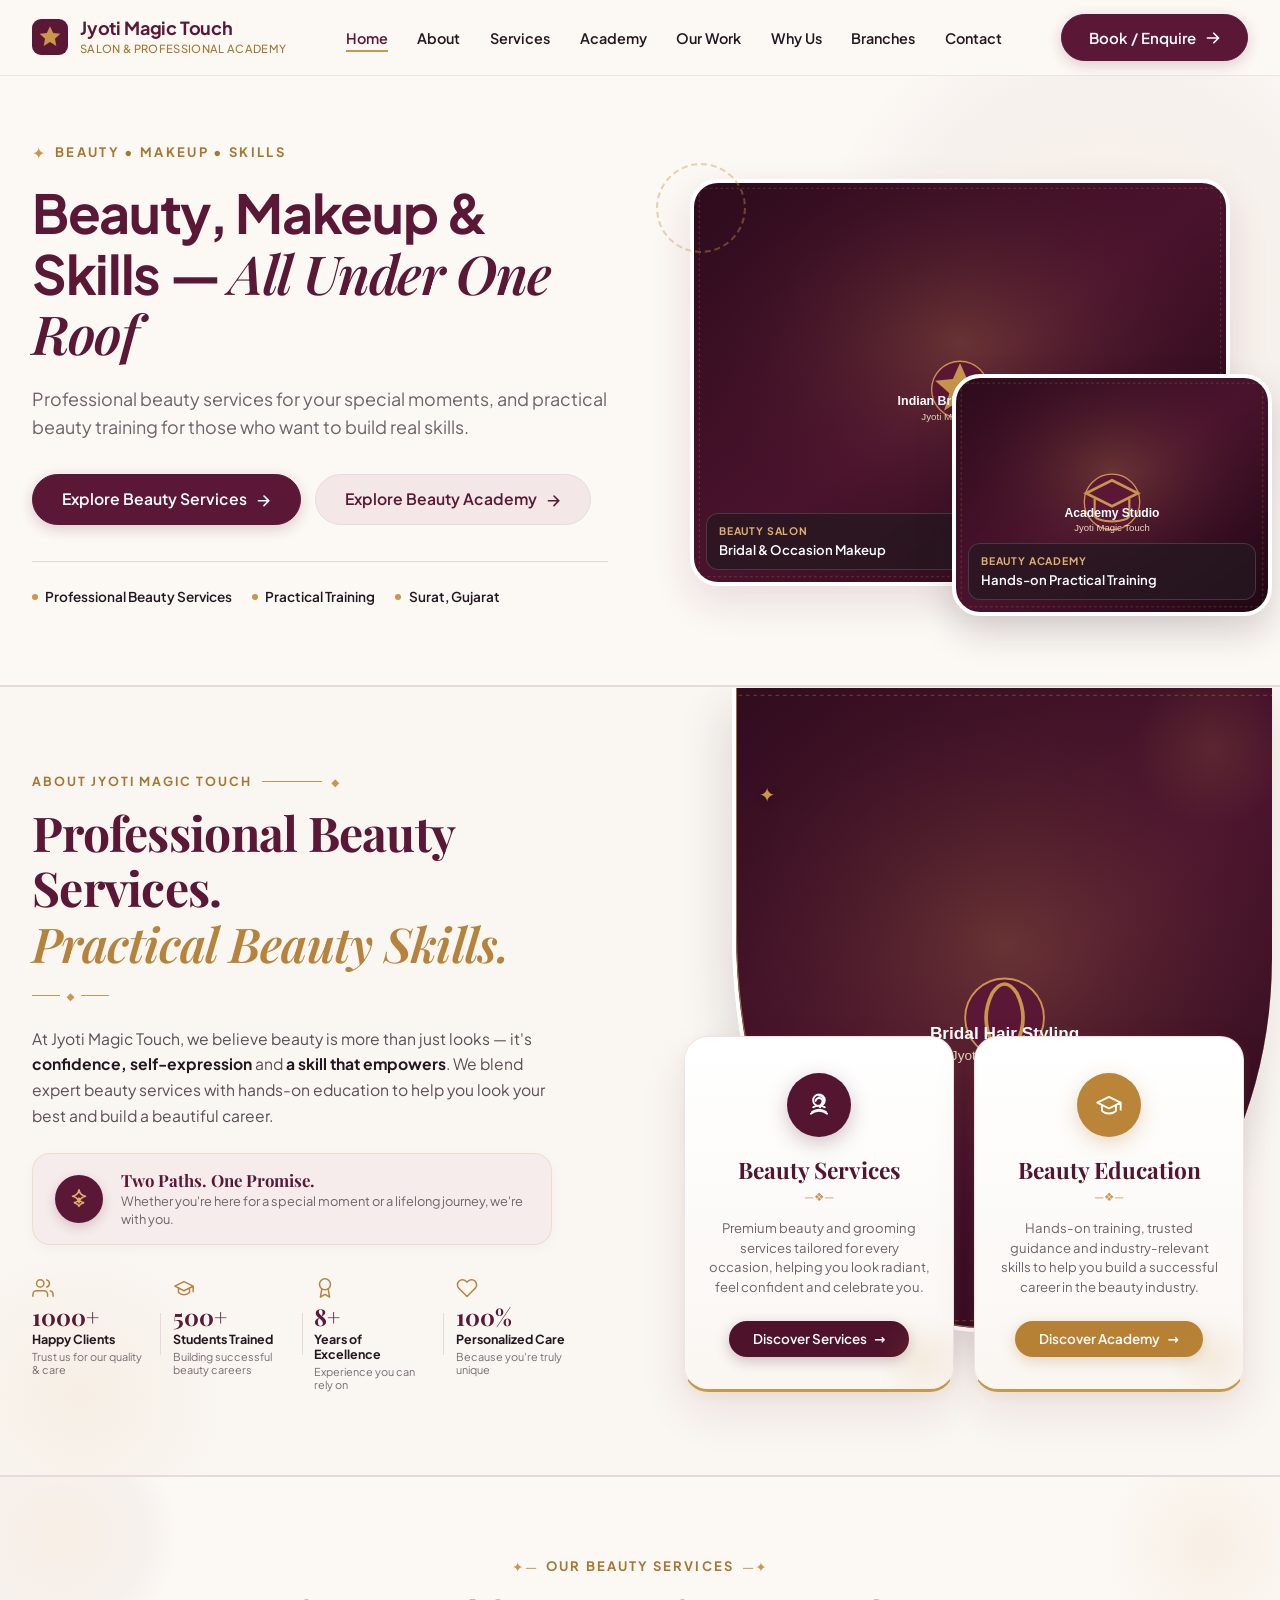
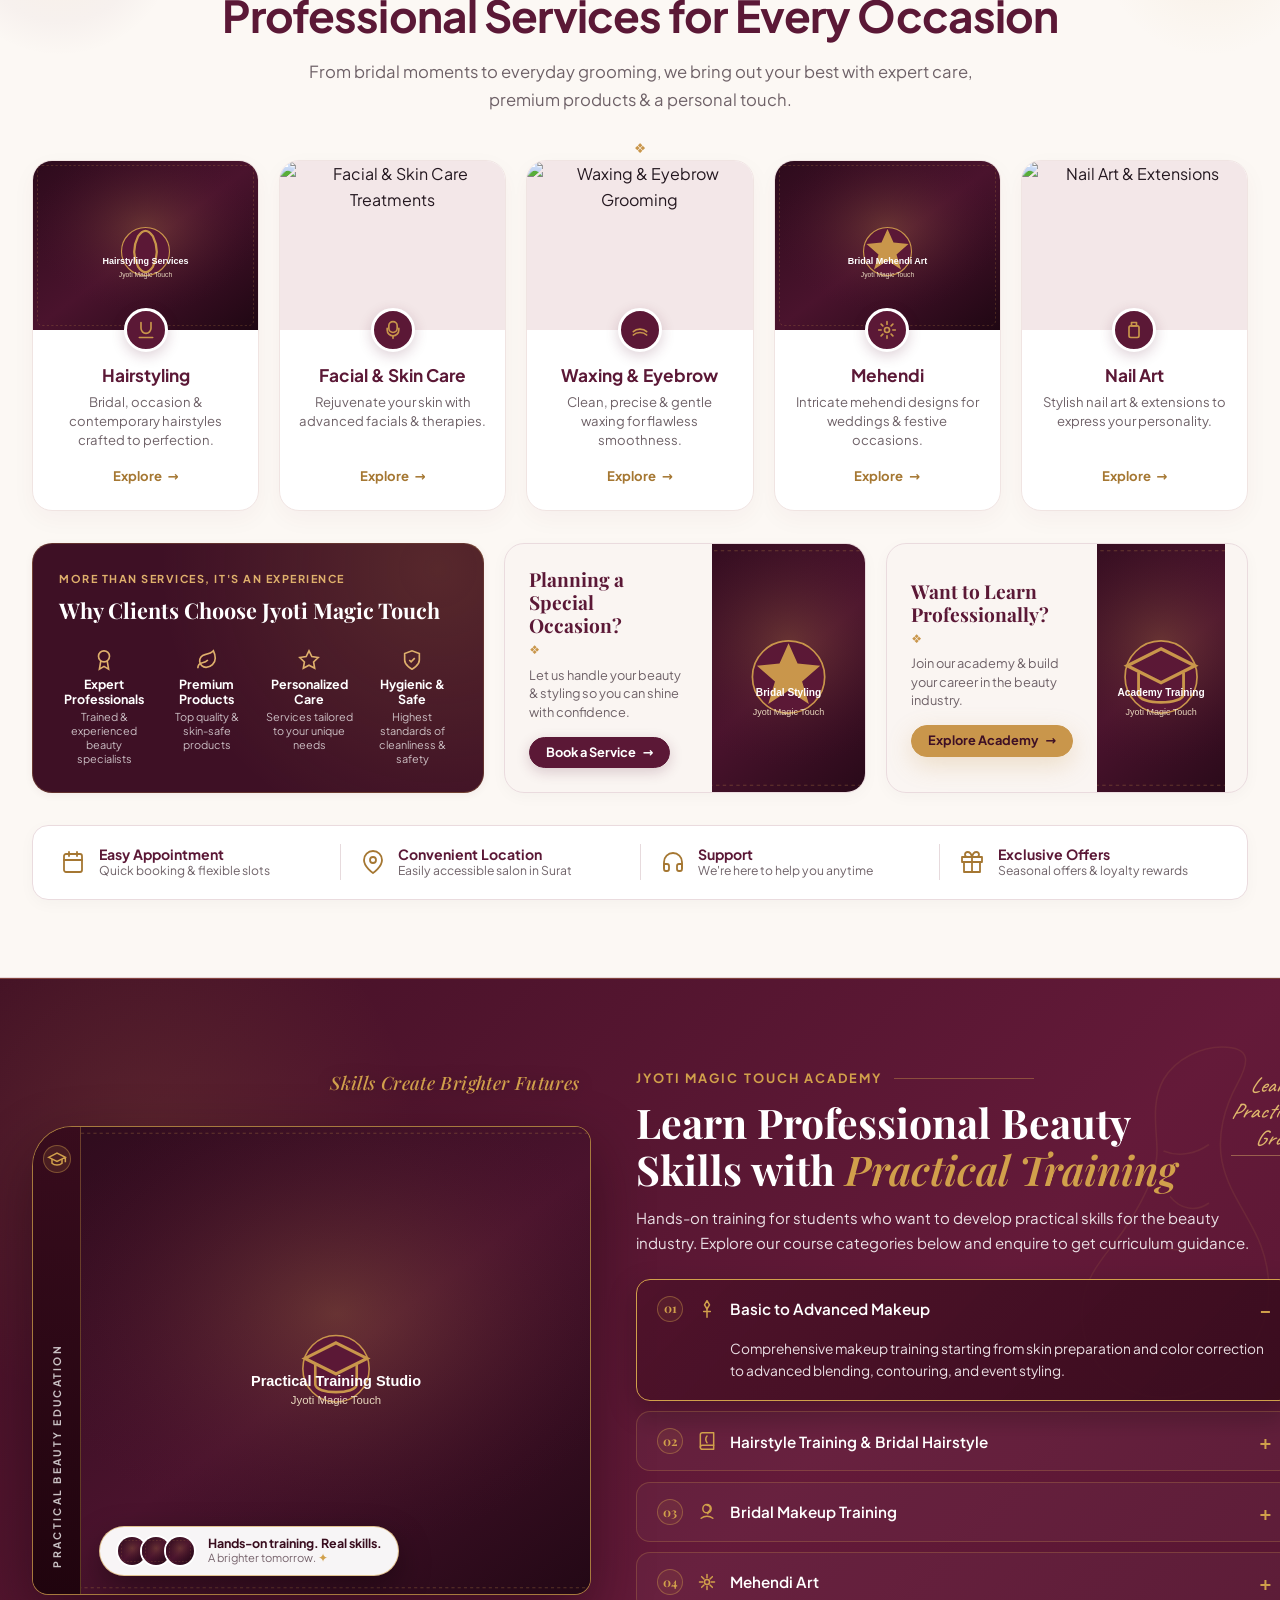
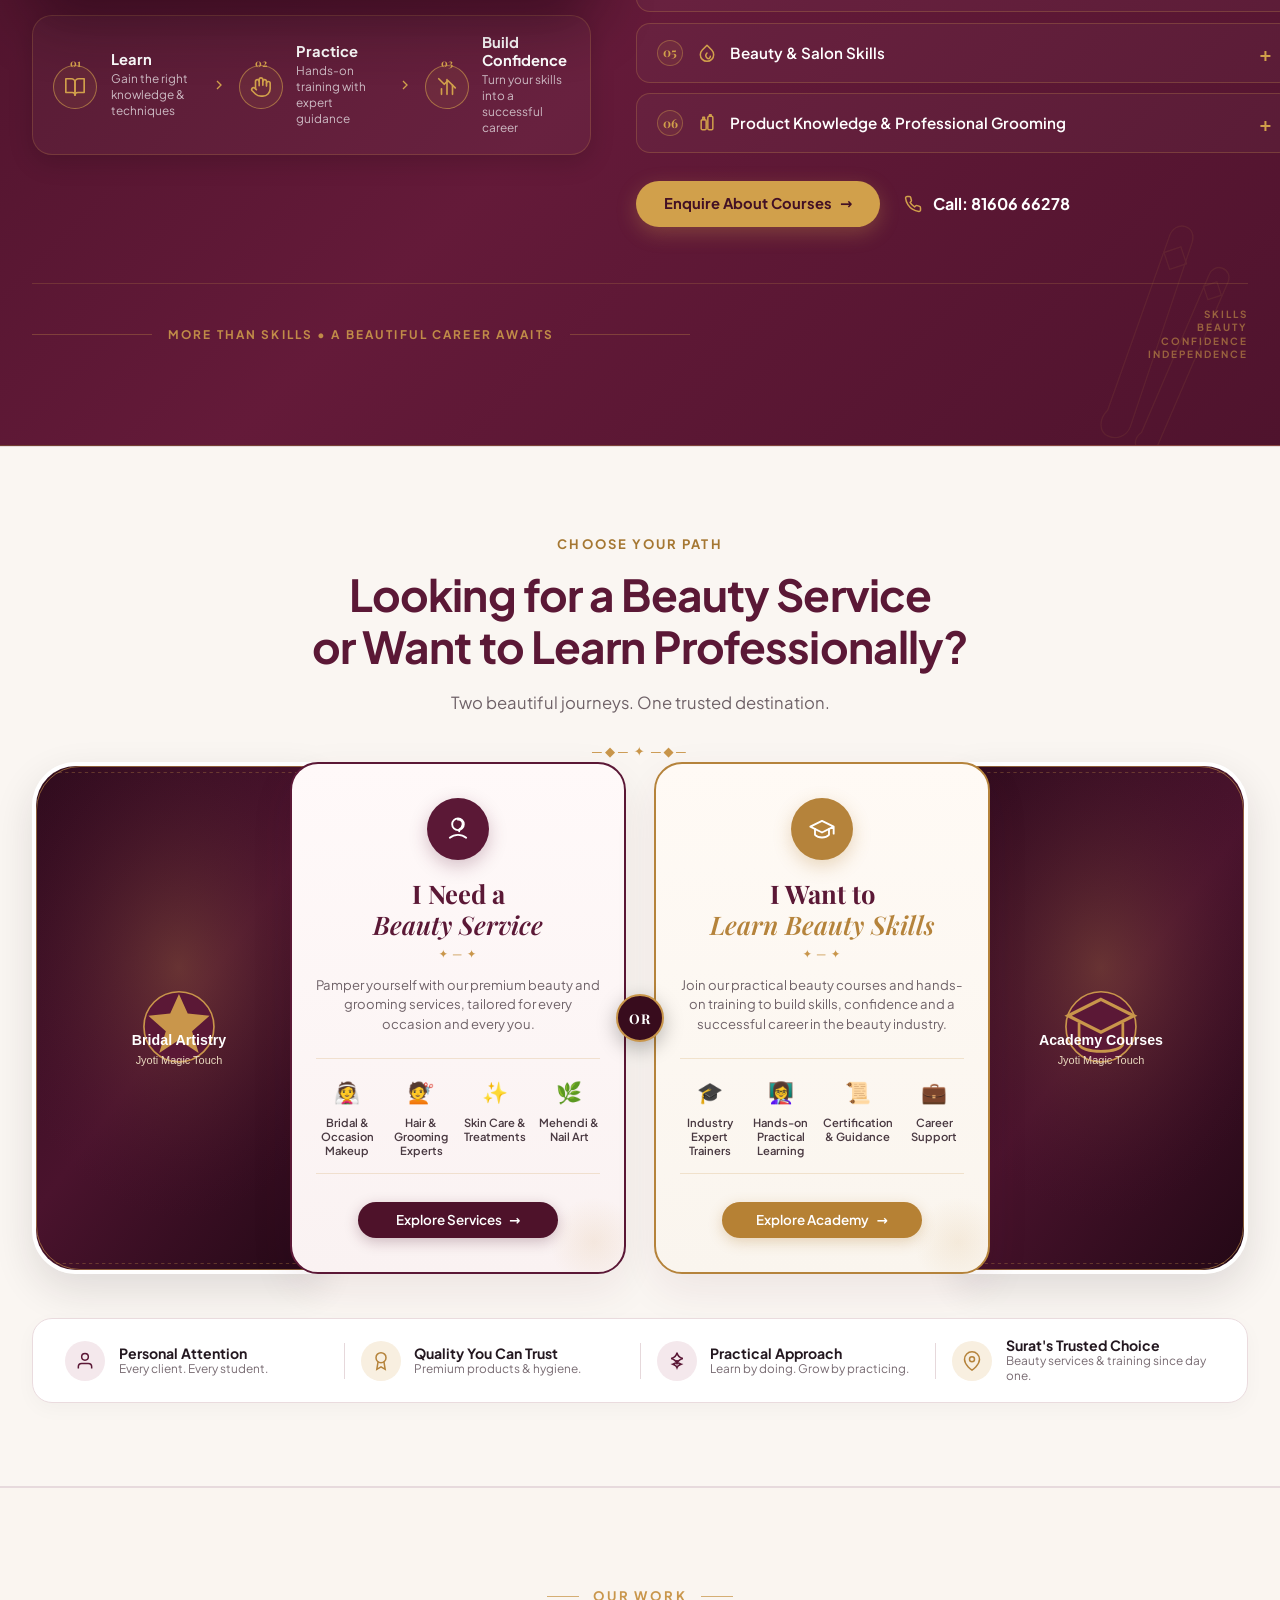
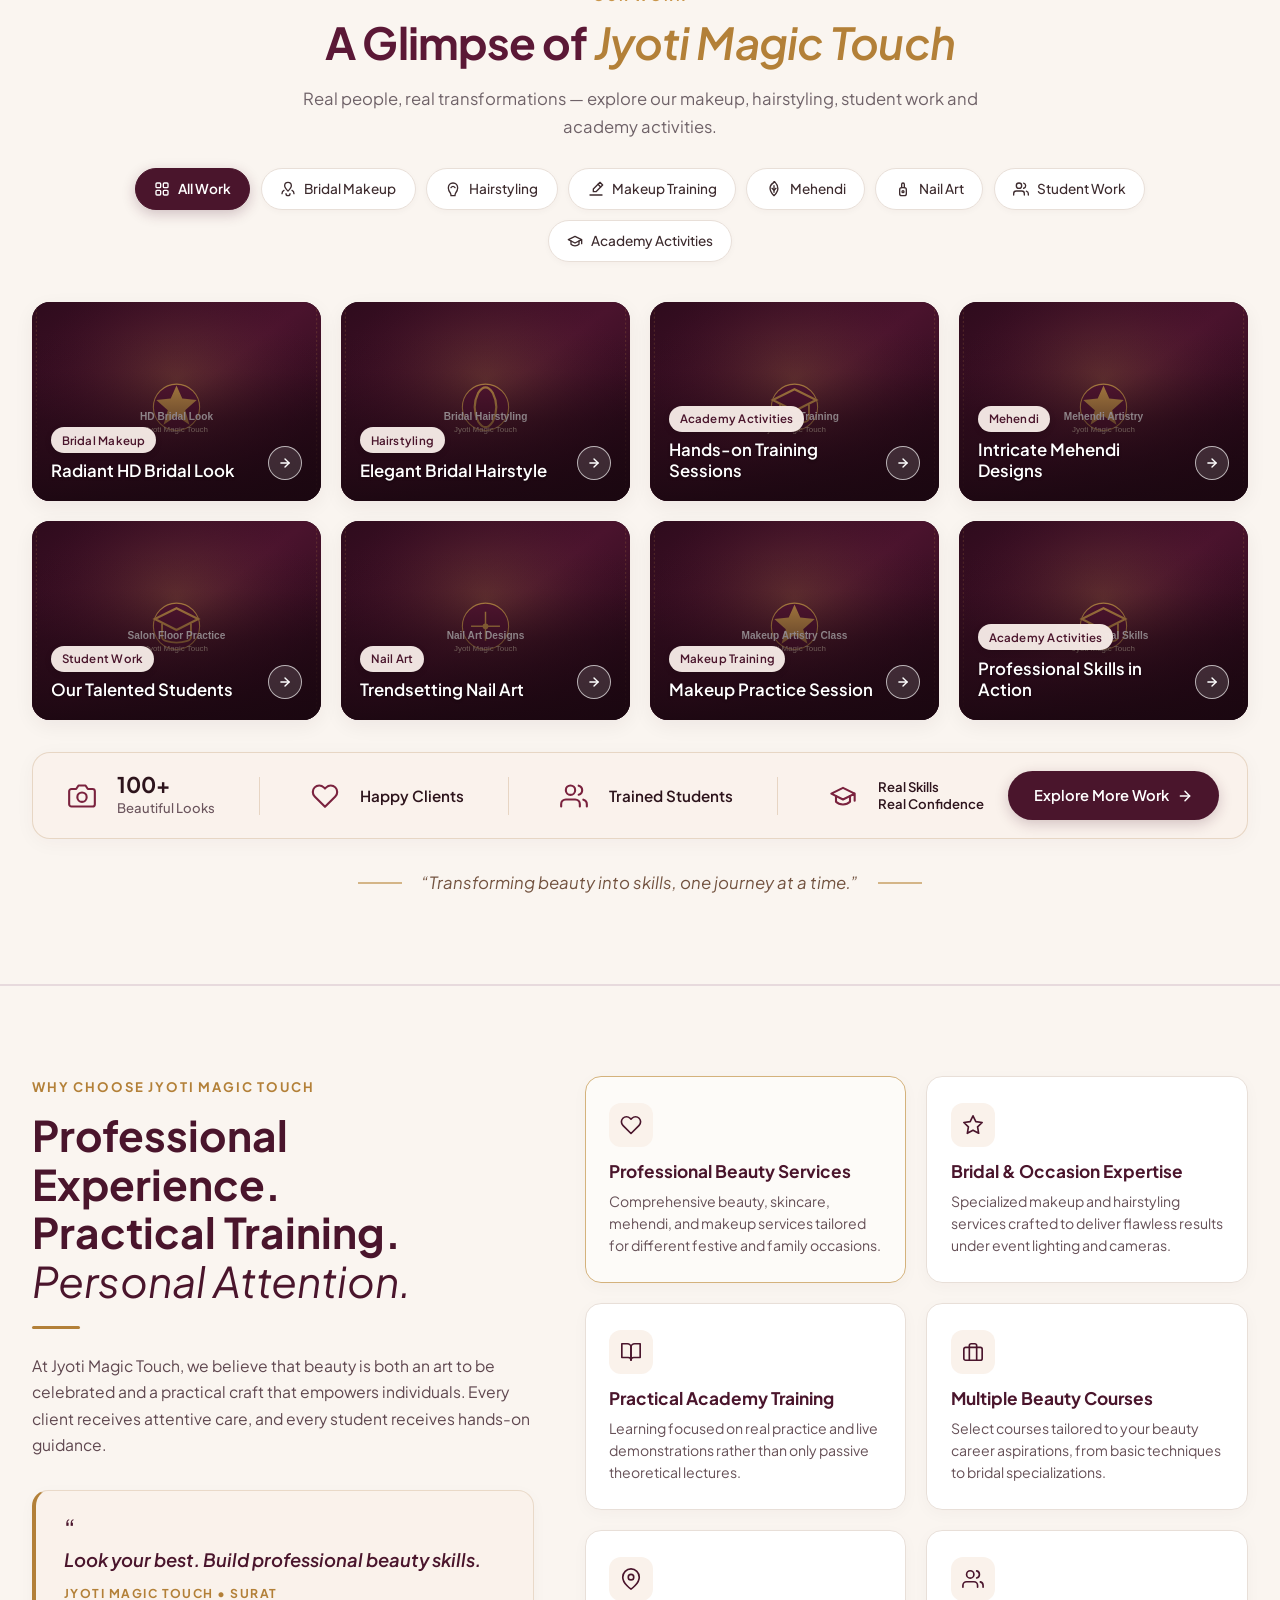
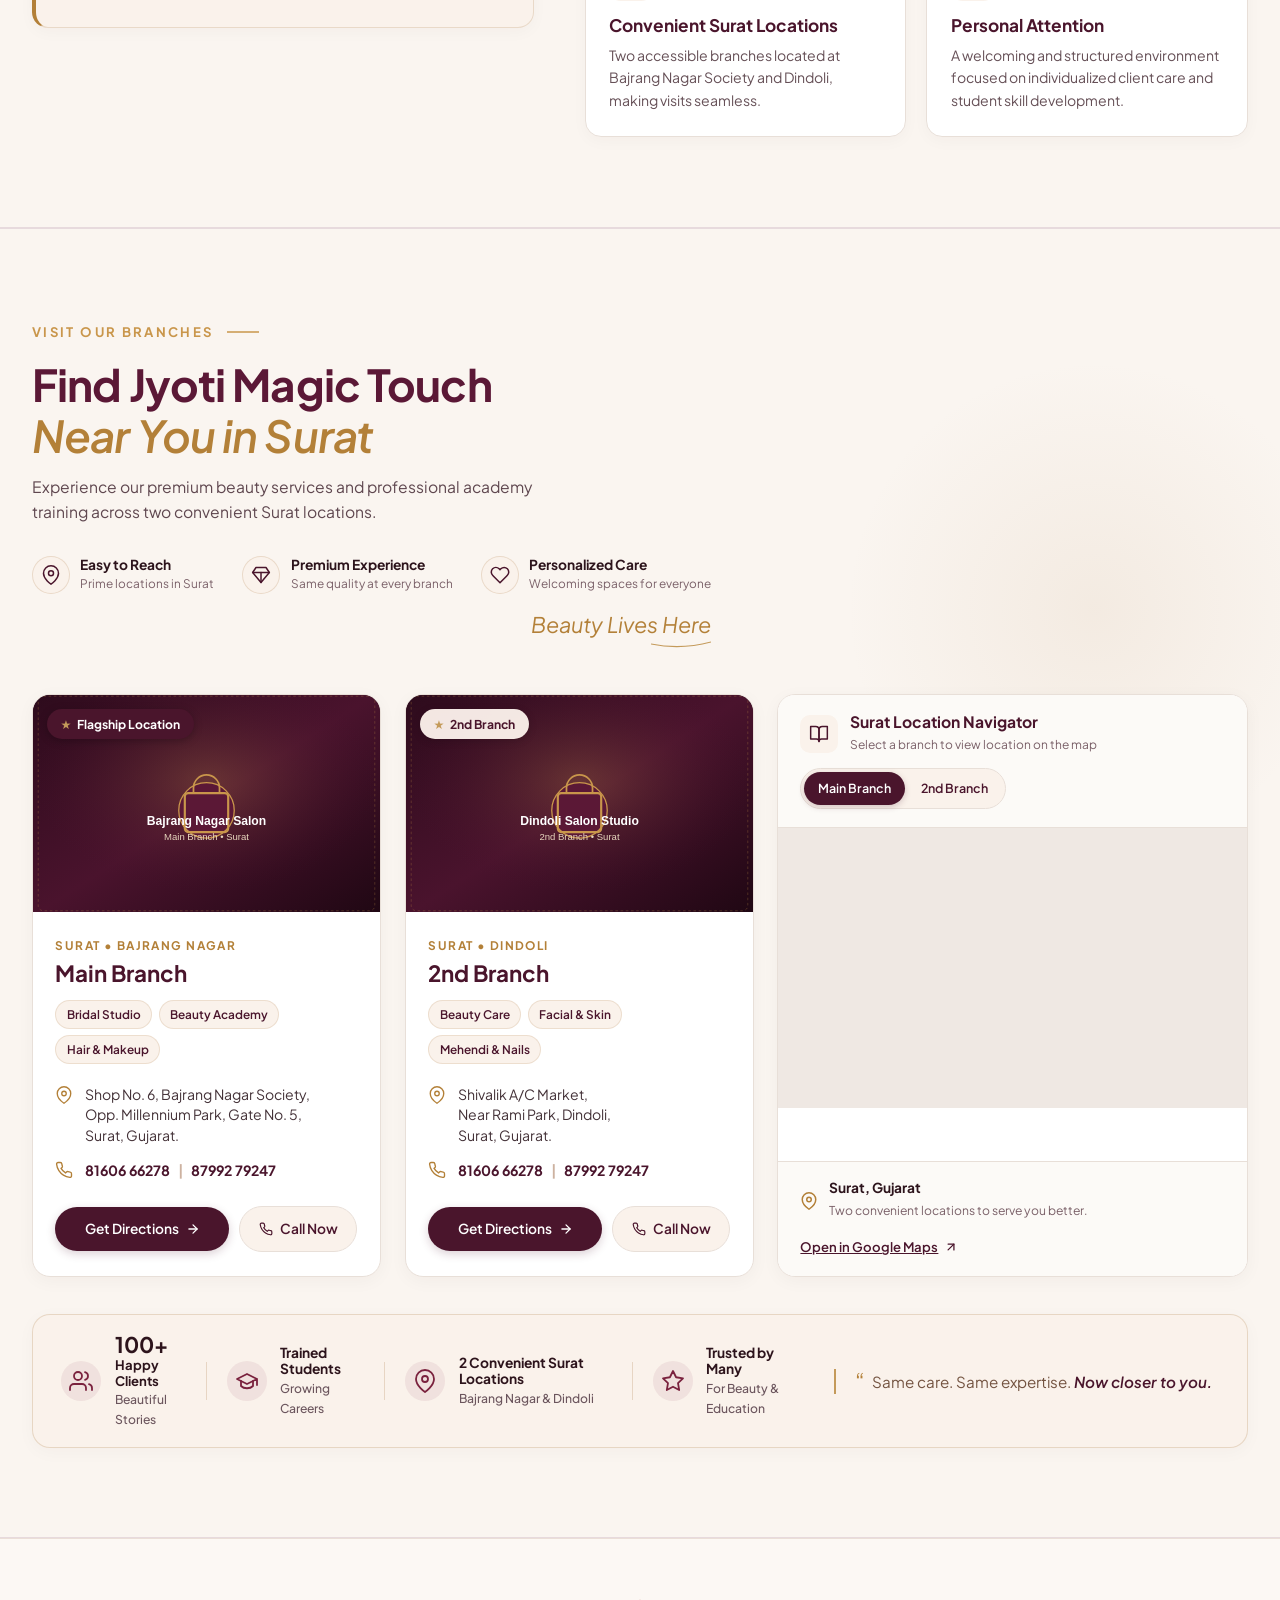
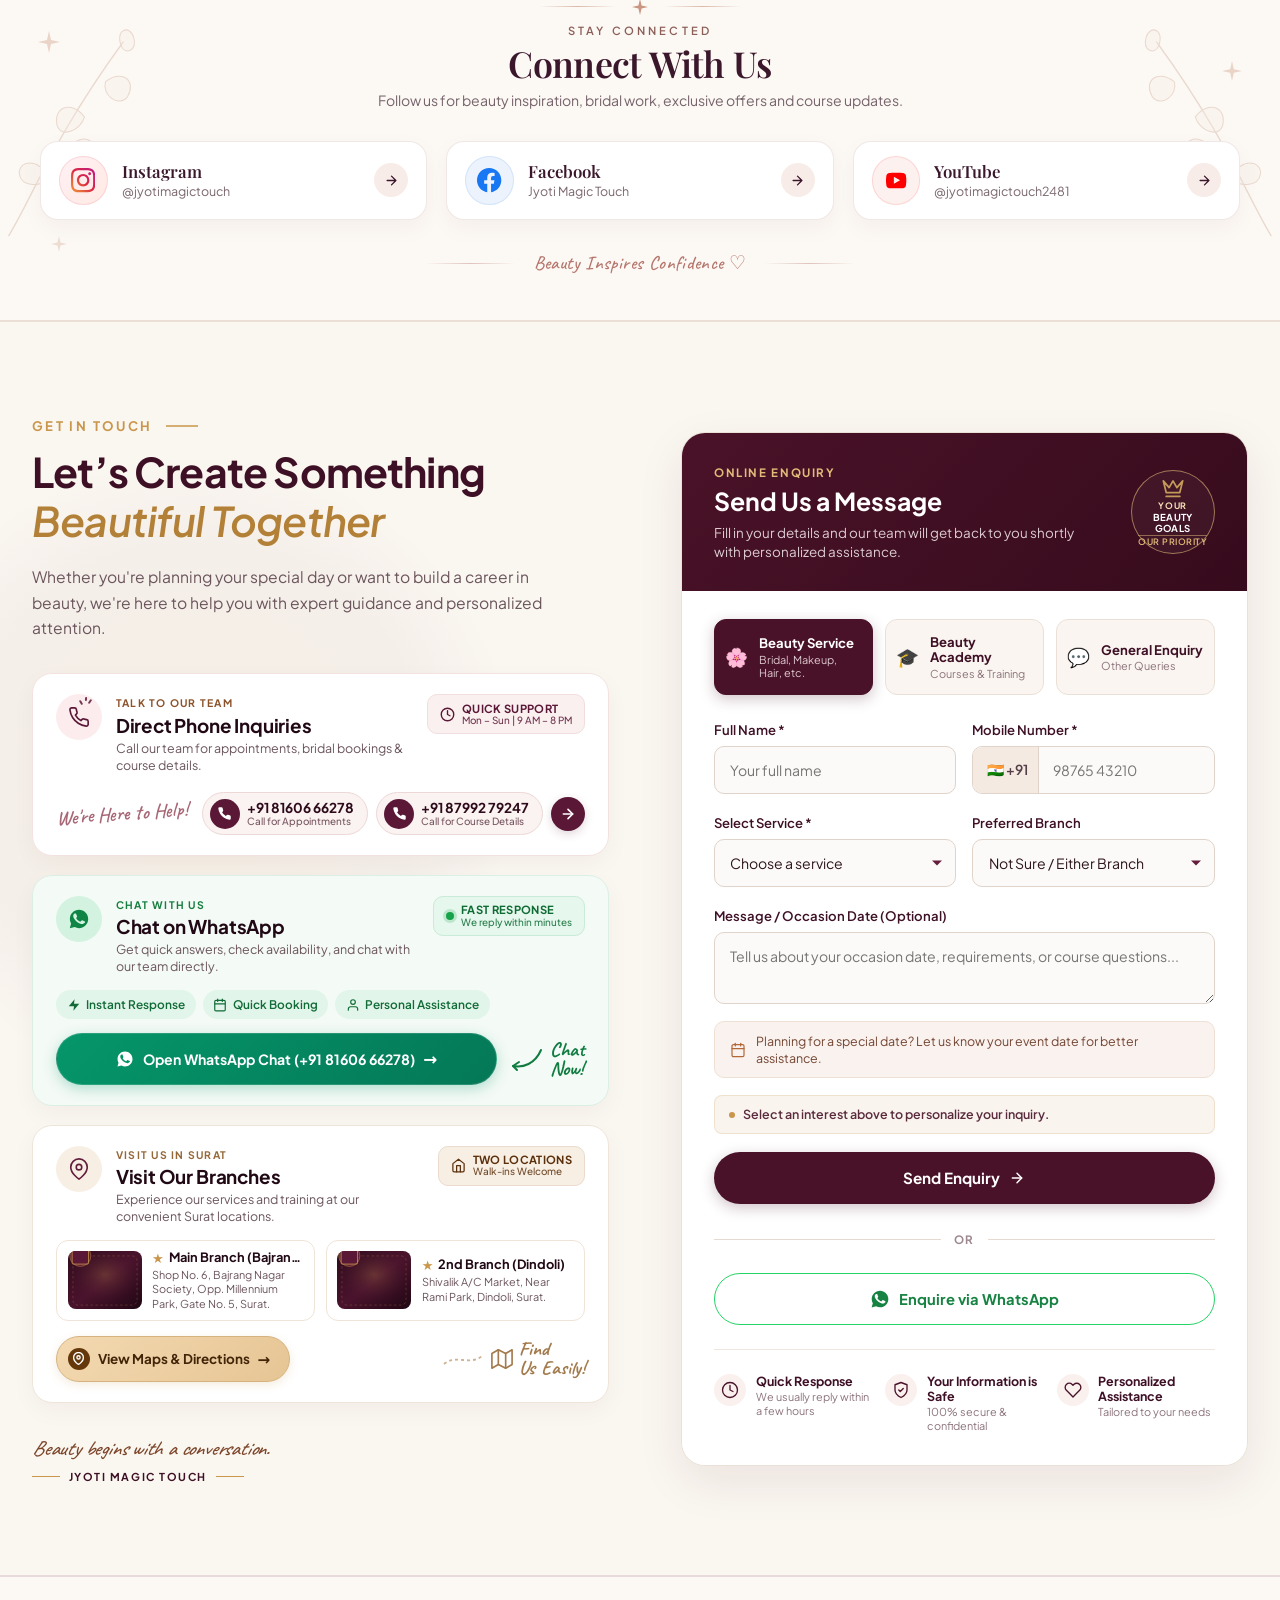
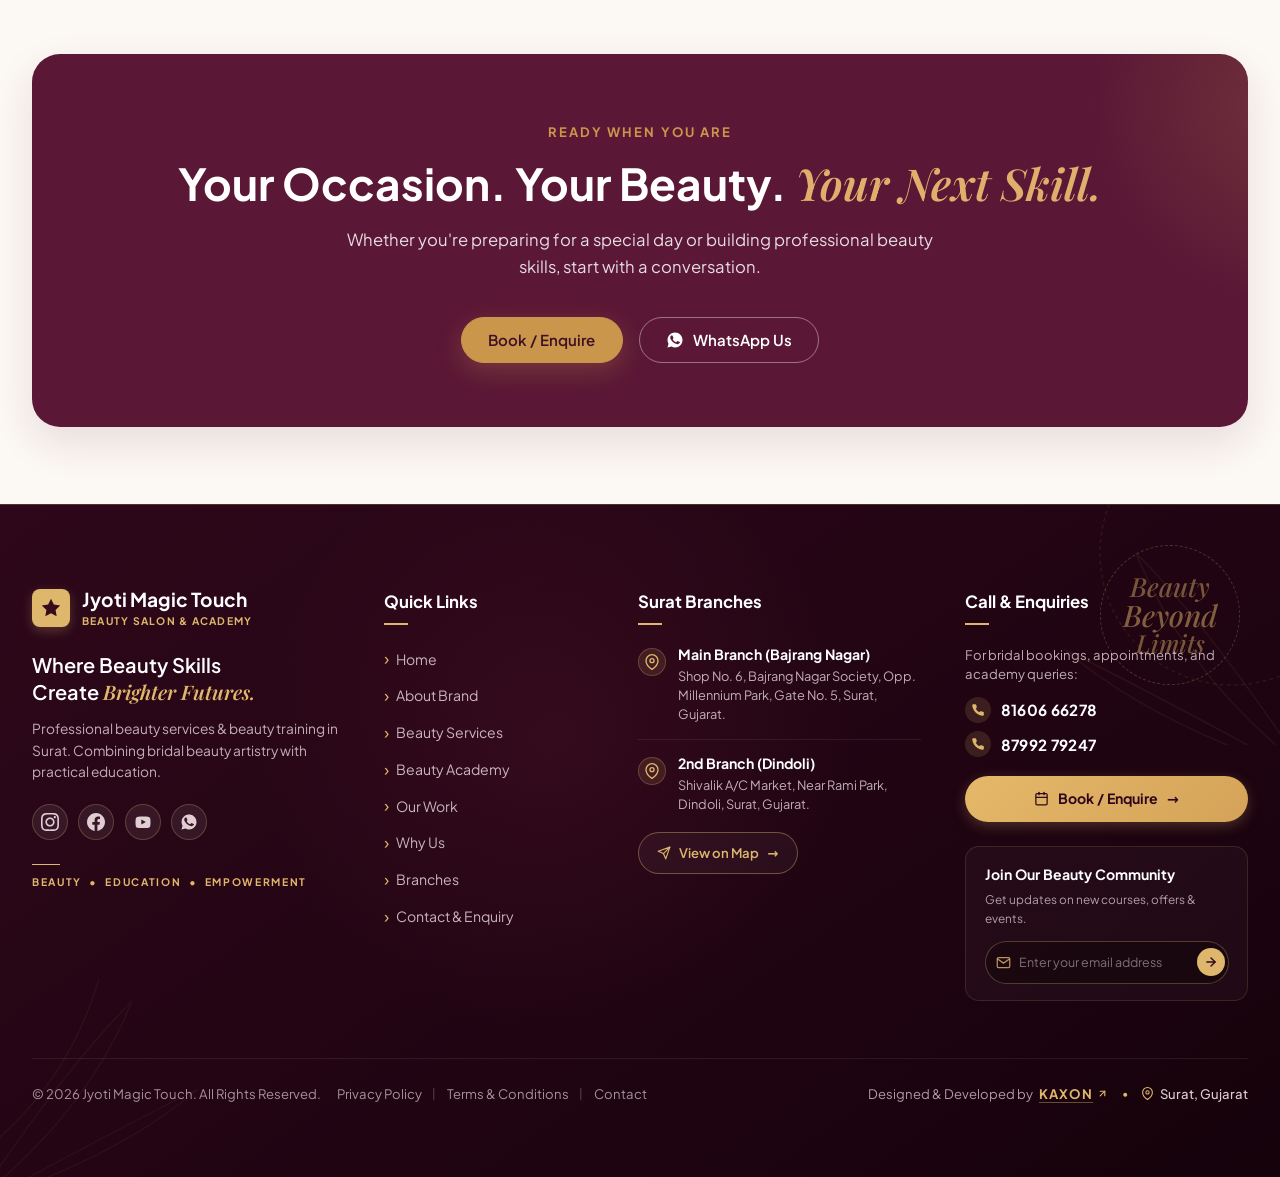
==== beauty_parlour.html @ 6aa13882 "Merge pull request #2 from akashravidevda/main beauty parlour website" ====
<!DOCTYPE html>
<html lang="en">
<head>
  <meta charset="UTF-8">
  <meta name="viewport" content="width=device-width, initial-scale=1.0">
  <title>Jyoti Magic Touch | Beauty Salon &amp; Professional Beauty Academy in Surat</title>
  <meta name="description" content="Jyoti Magic Touch offers professional beauty services and practical beauty training in Surat, including bridal makeup, hairstyling, mehendi, nail art and professional beauty courses.">
  <meta name="keywords" content="Jyoti Magic Touch Surat, Beauty Salon Surat, Bridal Makeup Surat, Makeup Academy Surat, Beauty Academy Surat, Hairstyling Surat, Beauty Training Surat, Mehendi Surat, Nail Art Surat">
  <meta name="author" content="Jyoti Magic Touch">
  <meta name="robots" content="index, follow">

  <!-- Open Graph Meta Tags -->
  <meta property="og:title" content="Jyoti Magic Touch | Beauty Salon &amp; Professional Beauty Academy in Surat">
  <meta property="og:description" content="Professional Beauty Services &amp; Practical Beauty Training in Surat. Bridal makeup, occasion styling, and career-focused beauty academy.">
  <meta property="og:type" content="website">
  <meta property="og:locale" content="en_IN">

  <!-- Favicon SVG -->
  <link rel="icon" type="image/svg+xml" href="data:image/svg+xml,<svg xmlns='http://www.w3.org/2000/svg' viewBox='0 0 100 100'><circle cx='50' cy='50' r='48' fill='%235B1836'/><path d='M50 20 L58 38 L78 40 L62 54 L68 74 L50 62 L32 74 L38 54 L22 40 L42 38 Z' fill='%23C9964B'/></svg>">

  <!-- Local Self-Hosted Fonts -->
  <link rel="stylesheet" href="assets/fonts/fonts.css">

  <style>
/* ==========================================================================
   JYOTI MAGIC TOUCH — PREMIUM DESIGN SYSTEM
   Beauty Salon & Professional Beauty Academy (Surat, Gujarat)
   ========================================================================== */

/* --- CSS Variables & Design Tokens --- */
:root {
  /* Brand Color Palette */
  --color-primary: #5B1836;          /* Deep Plum */
  --color-primary-dark: #3E1025;     /* Dark Plum / Footer */
  --color-primary-light: #7A254B;    /* Lighter Plum */
  --color-secondary: #FCF8F4;        /* Warm Ivory */
  --color-accent: #C9964B;           /* Champagne Gold */
  --color-accent-light: #DFB06C;     /* Light Gold */
  --color-accent-dark: #A57732;      /* Rich Antique Gold */
  
  /* Supporting Hues */
  --color-soft-blush: #F3E7E8;
  --color-dusty-rose: #C98E9D;
  --color-white: #FFFFFF;
  --color-dark-text: #241820;
  --color-muted-text: #6F6268;
  --color-border: #E7DADD;
  --color-border-subtle: rgba(201, 150, 75, 0.25);
  --color-soft-surface: #F8F1F0;
  --color-surface-hover: #F2E5E6;
  --color-whatsapp: #25D366;
  --color-whatsapp-dark: #1EBE5D;

  /* Typography */
  --font-sans: 'Plus Jakarta Sans', system-ui, -apple-system, BlinkMacSystemFont, 'Segoe UI', Roboto, sans-serif;
  --font-serif: 'Playfair Display', Georgia, serif;

  /* Elevation & Shadows */
  --shadow-sm: 0 2px 8px rgba(91, 24, 54, 0.06);
  --shadow-md: 0 8px 24px rgba(91, 24, 54, 0.08);
  --shadow-lg: 0 16px 40px rgba(91, 24, 54, 0.12);
  --shadow-card: 0 10px 30px rgba(36, 24, 32, 0.06);
  --shadow-gold: 0 8px 24px rgba(201, 150, 75, 0.25);

  /* Border Radii */
  --radius-sm: 12px;
  --radius-md: 20px;
  --radius-lg: 28px;
  --radius-pill: 9999px;

  /* Transitions — Buttery smooth Apple/agency cubic-bezier */
  --transition-fast: 190ms cubic-bezier(0.16, 1, 0.3, 1);
  --transition-normal: 320ms cubic-bezier(0.16, 1, 0.3, 1);
  --transition-slow: 600ms cubic-bezier(0.16, 1, 0.3, 1);

  /* Layout Containers & Spacing */
  --container-max: 1280px;
  --section-pad-y: clamp(56px, 7vw, 96px);
  --section-pad-x: clamp(10px, 3.5vw, 32px);
  --header-height: 76px;
}

/* --- Base Reset & Box Sizing --- */
*, *::before, *::after {
  box-sizing: border-box;
  margin: 0;
  padding: 0;
}

[hidden] {
  display: none !important;
}

html {
  font-family: var(--font-sans);
  background-color: var(--color-secondary);
  color: var(--color-dark-text);
  scroll-behavior: smooth;
  scroll-padding-top: var(--header-height);
  -webkit-font-smoothing: antialiased;
  -moz-osx-font-smoothing: grayscale;
  text-rendering: optimizeLegibility;
  overflow-x: hidden;
  max-width: 100%;
  width: 100%;
}

body {
  line-height: 1.65;
  font-size: 1rem;
  background-color: var(--color-secondary);
  color: var(--color-dark-text);
  overflow-x: hidden;
  max-width: 100%;
  width: 100%;
  position: relative;
}

img, picture, svg {
  display: block;
  max-width: 100%;
  height: auto;
}

button, input, select, textarea {
  font: inherit;
  color: inherit;
}

a {
  color: inherit;
  text-decoration: none;
  transition: color var(--transition-fast);
}

ul, ol {
  list-style: none;
}

/* --- Layout Utility Classes --- */
.container {
  width: 100%;
  max-width: var(--container-max);
  margin-left: auto;
  margin-right: auto;
  padding-left: var(--section-pad-x);
  padding-right: var(--section-pad-x);
}

.section {
  padding-top: var(--section-pad-y);
  padding-bottom: var(--section-pad-y);
  position: relative;
  overflow: hidden;
  width: 100%;
  max-width: 100%;
}

.text-center {
  text-align: center;
}

.text-gold {
  color: var(--color-accent) !important;
}

.text-white {
  color: var(--color-white) !important;
}

.text-muted-gold {
  color: var(--color-accent-light) !important;
}

.text-accent-serif {
  font-family: var(--font-serif);
  font-weight: 600;
  font-style: italic;
  color: var(--color-primary);
}

.text-accent-gold {
  font-family: var(--font-serif);
  font-weight: 600;
  font-style: italic;
  color: var(--color-accent-light);
}

/* --- Section Typography & Header Common Styles --- */
.section-label {
  display: inline-block;
  font-size: 0.8125rem;
  font-weight: 700;
  letter-spacing: 0.16em;
  text-transform: uppercase;
  color: var(--color-accent-dark);
  margin-bottom: 0.85rem;
}

.section-title {
  font-size: clamp(2rem, 3.6vw, 2.75rem);
  font-weight: 700;
  line-height: 1.18;
  letter-spacing: -0.02em;
  color: var(--color-primary);
  margin-bottom: 1rem;
}

.section-subtitle {
  font-size: clamp(1rem, 1.3vw, 1.125rem);
  color: var(--color-muted-text);
  max-width: 680px;
  margin-left: auto;
  margin-right: auto;
  margin-bottom: 1.5rem;
}

.gold-separator {
  width: 48px;
  height: 3px;
  background-color: var(--color-accent);
  border-radius: 2px;
  margin-bottom: 2.25rem;
}

.gold-separator.center {
  margin-left: auto;
  margin-right: auto;
}

/* --- Common Button System --- */
.btn {
  display: inline-flex;
  align-items: center;
  justify-content: center;
  gap: 0.55rem;
  padding: 0.82rem 1.65rem;
  font-size: 0.9375rem;
  font-weight: 600;
  line-height: 1.2;
  border-radius: var(--radius-pill);
  border: 1.5px solid transparent;
  cursor: pointer;
  transition: all var(--transition-fast);
  white-space: nowrap;
  user-select: none;
  text-align: center;
}

.btn:active {
  transform: translateY(1px) scale(0.98);
}

.btn-primary {
  background-color: var(--color-primary);
  color: var(--color-white);
  border-color: var(--color-primary);
  box-shadow: 0 4px 14px rgba(91, 24, 54, 0.2);
}

.btn-primary:hover {
  background-color: var(--color-primary-dark);
  border-color: var(--color-primary-dark);
  box-shadow: 0 6px 20px rgba(91, 24, 54, 0.3);
}

.btn-secondary {
  background-color: var(--color-soft-blush);
  color: var(--color-primary);
  border-color: var(--color-border);
}

.btn-secondary:hover {
  background-color: #EBD8DA;
  border-color: var(--color-dusty-rose);
}

.btn-outline {
  background-color: transparent;
  color: var(--color-primary);
  border-color: var(--color-primary);
}

.btn-outline:hover {
  background-color: var(--color-primary);
  color: var(--color-white);
}

.btn-gold {
  background-color: var(--color-accent);
  color: var(--color-primary-dark);
  border-color: var(--color-accent);
  box-shadow: var(--shadow-gold);
}

.btn-gold:hover {
  background-color: var(--color-accent-light);
  border-color: var(--color-accent-light);
  transform: translateY(-1px);
}

.btn-whatsapp {
  background-color: var(--color-whatsapp);
  color: var(--color-white);
  border-color: var(--color-whatsapp);
}

.btn-whatsapp:hover {
  background-color: var(--color-whatsapp-dark);
  border-color: var(--color-whatsapp-dark);
}

.btn-white-outline {
  background-color: transparent;
  color: var(--color-white);
  border-color: rgba(255, 255, 255, 0.4);
}

.btn-white-outline:hover {
  background-color: var(--color-white);
  color: var(--color-primary);
  border-color: var(--color-white);
}

.btn-sm {
  padding: 0.55rem 1.15rem;
  font-size: 0.85rem;
}

.btn-block {
  width: 100%;
}

.btn-text-accent {
  background: none;
  border: none;
  padding: 0;
  font-size: 0.875rem;
  font-weight: 600;
  color: var(--color-accent-light);
  cursor: pointer;
  display: inline-flex;
  align-items: center;
  gap: 0.35rem;
  transition: color var(--transition-fast);
}

.btn-text-accent:hover {
  color: var(--color-white);
  text-decoration: underline;
}

/* ==========================================================================
   NAVIGATION & HEADER
   ========================================================================== */
.site-header {
  position: sticky;
  top: 0;
  left: 0;
  right: 0;
  z-index: 1000;
  height: var(--header-height);
  background-color: rgba(252, 248, 244, 0.94);
  backdrop-filter: blur(12px);
  -webkit-backdrop-filter: blur(12px);
  border-bottom: 1px solid rgba(231, 218, 221, 0.7);
  transition: background-color var(--transition-normal), box-shadow var(--transition-normal), border-color var(--transition-normal);
  transform: translateZ(0);
}

.site-header.is-scrolled {
  box-shadow: 0 4px 20px rgba(91, 24, 54, 0.08);
  background-color: rgba(252, 248, 244, 0.98);
}

.header-inner {
  display: flex;
  align-items: center;
  justify-content: space-between;
  height: 100%;
}

.brand-logo {
  display: flex;
  align-items: center;
  gap: 0.75rem;
}

.logo-mark {
  display: flex;
  align-items: center;
  justify-content: center;
  flex-shrink: 0;
}

.logo-text {
  display: flex;
  flex-direction: column;
}

.brand-name {
  font-size: 1.125rem;
  font-weight: 700;
  color: var(--color-primary);
  line-height: 1.15;
  letter-spacing: -0.01em;
}

.brand-tagline {
  font-size: 0.7rem;
  font-weight: 500;
  color: var(--color-accent-dark);
  letter-spacing: 0.03em;
  text-transform: uppercase;
}

.desktop-nav {
  display: none;
}

.nav-links {
  display: flex;
  align-items: center;
  gap: 1.85rem;
}

.nav-link {
  font-size: 0.9rem;
  font-weight: 600;
  color: var(--color-dark-text);
  padding: 0.35rem 0;
  position: relative;
}

.nav-link::after {
  content: '';
  position: absolute;
  bottom: 0;
  left: 0;
  width: 0;
  height: 2px;
  background-color: var(--color-accent);
  transition: width var(--transition-fast);
}

.nav-link:hover, .nav-link.active {
  color: var(--color-primary);
}

.nav-link:hover::after, .nav-link.active::after {
  width: 100%;
}

.header-actions {
  display: flex;
  align-items: center;
  gap: 0.85rem;
}

.btn-nav-cta {
  display: none;
}

.mobile-toggle {
  display: flex;
  flex-direction: column;
  justify-content: center;
  gap: 5px;
  width: 42px;
  height: 42px;
  background: transparent;
  border: 1px solid var(--color-border);
  border-radius: 8px;
  padding: 8px;
  cursor: pointer;
}

.hamburger-bar {
  width: 100%;
  height: 2px;
  background-color: var(--color-primary);
  border-radius: 2px;
  transition: transform var(--transition-fast), opacity var(--transition-fast);
}

/* Mobile Drawer Overlay */
.mobile-drawer {
  position: fixed;
  top: 0;
  right: 0;
  width: 100%;
  max-width: 380px;
  height: 100vh;
  background-color: var(--color-secondary);
  box-shadow: -8px 0 32px rgba(0, 0, 0, 0.15);
  z-index: 1050;
  transform: translateX(100%);
  transition: transform var(--transition-normal), visibility var(--transition-normal);
  display: flex;
  flex-direction: column;
  visibility: hidden;
  pointer-events: none;
}

.mobile-drawer.is-open {
  transform: translateX(0);
  visibility: visible;
  pointer-events: auto;
}

.mobile-drawer-inner {
  padding: 24px;
  display: flex;
  flex-direction: column;
  height: 100%;
  overflow-y: auto;
}

.mobile-drawer-header {
  display: flex;
  align-items: center;
  justify-content: space-between;
  padding-bottom: 1.25rem;
  border-bottom: 1px solid var(--color-border);
  margin-bottom: 1.5rem;
}

.mobile-drawer-close {
  background: transparent;
  border: none;
  cursor: pointer;
  color: var(--color-primary);
  display: flex;
  align-items: center;
  padding: 6px;
}

.mobile-nav-links {
  display: flex;
  flex-direction: column;
  gap: 0.5rem;
}

.mobile-nav-link {
  display: block;
  padding: 0.75rem 0.5rem;
  font-size: 1.05rem;
  font-weight: 600;
  color: var(--color-dark-text);
  border-radius: 8px;
  transition: background-color var(--transition-fast), color var(--transition-fast);
}

.mobile-nav-link:hover, .mobile-nav-link:active {
  background-color: var(--color-soft-blush);
  color: var(--color-primary);
}

.mobile-drawer-cta {
  margin-top: auto;
  padding-top: 2rem;
  display: flex;
  flex-direction: column;
  gap: 1rem;
}

.mobile-quick-contacts {
  display: grid;
  grid-template-columns: 1fr 1fr;
  gap: 0.5rem;
}

.contact-pill {
  display: flex;
  align-items: center;
  justify-content: center;
  gap: 0.4rem;
  padding: 0.6rem 0.5rem;
  font-size: 0.8rem;
  font-weight: 600;
  background-color: var(--color-white);
  border: 1px solid var(--color-border);
  border-radius: var(--radius-pill);
  color: var(--color-dark-text);
}

.contact-pill.whatsapp-pill {
  background-color: #E6F8ED;
  color: #1A8242;
  border-color: #B5E8C9;
}

/* ==========================================================================
   HERO SECTION (Asymmetric Split Hero)
   ========================================================================== */
.hero-section {
  position: relative;
  background-color: var(--color-secondary);
  padding-top: clamp(32px, 5vw, 64px);
  padding-bottom: clamp(48px, 6vw, 84px);
  overflow: hidden;
  border-bottom: 1px solid var(--color-border);
}

.hero-bg-overlay {
  position: absolute;
  top: -15%;
  right: -10%;
  width: 600px;
  height: 600px;
  background: radial-gradient(circle, rgba(201, 150, 75, 0.08) 0%, rgba(91, 24, 54, 0.03) 50%, transparent 70%);
  border-radius: 50%;
  pointer-events: none;
}

.hero-container {
  display: grid;
  grid-template-columns: 1fr;
  gap: 2.5rem;
  align-items: center;
}

.hero-eyebrow {
  display: inline-flex;
  align-items: center;
  gap: 0.45rem;
  font-size: 0.8125rem;
  font-weight: 700;
  letter-spacing: 0.18em;
  color: var(--color-accent-dark);
  margin-bottom: 1rem;
}

.gold-spark {
  color: var(--color-accent);
  font-size: 1rem;
}

.hero-title {
  font-size: clamp(2.25rem, 4.2vw, 3.4rem);
  font-weight: 700;
  line-height: 1.12;
  letter-spacing: -0.025em;
  color: var(--color-primary);
  margin-bottom: 1.35rem;
}

.hero-description {
  font-size: clamp(1.05rem, 1.4vw, 1.18rem);
  line-height: 1.6;
  color: var(--color-muted-text);
  margin-bottom: 2rem;
  max-width: 580px;
}

.hero-dual-cta {
  display: flex;
  flex-direction: column;
  gap: 0.85rem;
  margin-bottom: 2.25rem;
}

.hero-btn {
  padding: 0.95rem 1.8rem;
  font-size: 0.98rem;
}

.hero-trust-row {
  display: flex;
  flex-wrap: wrap;
  gap: 1.25rem;
  padding-top: 1.5rem;
  border-top: 1px solid var(--color-border);
}

.trust-item {
  display: flex;
  align-items: center;
  gap: 0.45rem;
  font-size: 0.85rem;
  font-weight: 600;
  color: var(--color-dark-text);
}

.trust-bullet {
  width: 6px;
  height: 6px;
  background-color: var(--color-accent);
  border-radius: 50%;
}

/* Hero Media Collage */
.hero-media-wrapper {
  position: relative;
  display: flex;
  justify-content: center;
  margin-top: 1rem;
}

.hero-media-card {
  border-radius: var(--radius-lg);
  overflow: hidden;
  box-shadow: var(--shadow-lg);
  background-color: var(--color-white);
  border: 4px solid var(--color-white);
  position: relative;
  transition: transform var(--transition-normal);
}

.hero-media-primary {
  width: 100%;
  max-width: 500px;
}

.hero-img-main {
  width: 100%;
  aspect-ratio: 4/3;
  object-fit: cover;
  transition: transform var(--transition-slow);
}

.hero-media-primary:hover .hero-img-main {
  transform: scale(1.03);
}

.hero-media-floating {
  position: absolute;
  bottom: -24px;
  right: -10px;
  width: 54%;
  max-width: 280px;
  z-index: 2;
  box-shadow: 0 16px 36px rgba(36, 24, 32, 0.18);
  border: 4px solid var(--color-white);
}

.hero-img-floating {
  width: 100%;
  aspect-ratio: 4/3;
  object-fit: cover;
}

.media-badge {
  position: absolute;
  bottom: 12px;
  left: 12px;
  right: 12px;
  background: rgba(36, 24, 32, 0.75);
  backdrop-filter: blur(8px);
  -webkit-backdrop-filter: blur(8px);
  padding: 8px 12px;
  border-radius: var(--radius-sm);
  color: var(--color-white);
  border: 1px solid rgba(255, 255, 255, 0.15);
}

.media-badge-floating {
  display: none;
}

.badge-tag {
  display: block;
  font-size: 0.65rem;
  font-weight: 700;
  text-transform: uppercase;
  letter-spacing: 0.08em;
  color: var(--color-accent-light);
}

.badge-title {
  font-size: 0.82rem;
  font-weight: 600;
  color: var(--color-white);
  white-space: nowrap;
  overflow: hidden;
  text-overflow: ellipsis;
  display: block;
}

.hero-decorative-gold-ring {
  position: absolute;
  top: -16px;
  left: -16px;
  width: 90px;
  height: 90px;
  border: 2px dashed var(--color-accent);
  border-radius: 50%;
  opacity: 0.4;
  pointer-events: none;
}

/* ==========================================================================
   ABOUT SECTION (Pixel-Perfect Reference Implementation)
   ========================================================================== */
.about-section {
  background-color: #FAF6F2;
  border-top: 1px solid var(--color-border);
  border-bottom: 1px solid var(--color-border);
  position: relative;
  overflow: hidden;
  padding-top: clamp(52px, 6.5vw, 92px);
  padding-bottom: clamp(52px, 6.5vw, 92px);
}

.about-mandala-bl {
  position: absolute;
  bottom: -80px;
  left: -80px;
  width: 320px;
  height: 320px;
  background: radial-gradient(circle, rgba(201, 150, 75, 0.08) 0%, transparent 70%);
  border-radius: 50%;
  pointer-events: none;
}

.about-mandala-tr {
  position: absolute;
  top: -60px;
  right: -60px;
  width: 300px;
  height: 300px;
  background: radial-gradient(circle, rgba(201, 150, 75, 0.08) 0%, transparent 70%);
  border-radius: 50%;
  pointer-events: none;
}

.about-layout-grid {
  display: grid;
  grid-template-columns: 1fr;
  gap: 3.5rem;
  align-items: center;
}

/* Left Column */
.about-left-col {
  display: flex;
  flex-direction: column;
}

.about-eyebrow-line {
  display: inline-flex;
  align-items: center;
  gap: 0.6rem;
  color: #A57732;
  margin-bottom: 0.85rem;
}

.about-eyebrow-line .section-label {
  margin-bottom: 0;
  font-size: 0.78rem;
  font-weight: 700;
  letter-spacing: 0.16em;
  color: #A57732;
}

.eyebrow-trail-line {
  width: 60px;
  height: 1.5px;
  background-color: #C9964B;
  display: inline-block;
}

.eyebrow-diamond {
  font-size: 0.65rem;
  color: #C9964B;
}

.about-title {
  font-family: var(--font-serif);
  font-size: clamp(2.1rem, 3.8vw, 3rem);
  font-weight: 700;
  color: var(--color-primary);
  line-height: 1.15;
  margin-bottom: 1rem;
  letter-spacing: -0.015em;
}

.about-title-gold-italic {
  color: #B5833B;
  font-style: italic;
  font-weight: 600;
}

.gold-mini-divider {
  display: inline-flex;
  align-items: center;
  gap: 0.4rem;
  color: #C9964B;
  margin-bottom: 1.35rem;
}

.mini-line {
  width: 28px;
  height: 1.5px;
  background-color: #C9964B;
}

.mini-diamond {
  font-size: 0.65rem;
  color: #C9964B;
}

.about-lead-desc {
  font-size: 0.98rem;
  color: #5C4E55;
  line-height: 1.65;
  margin-bottom: 1.5rem;
  max-width: 540px;
}

.about-lead-desc strong {
  color: #241820;
  font-weight: 700;
}

/* Two Paths. One Promise. Banner */
.about-two-paths-card {
  background-color: #F6ECEB;
  border-radius: 18px;
  padding: 1rem 1.35rem;
  display: flex;
  align-items: center;
  gap: 1.15rem;
  margin-bottom: 2rem;
  border: 1px solid rgba(201, 150, 75, 0.18);
  max-width: 520px;
  box-shadow: 0 4px 14px rgba(91, 24, 54, 0.03);
}

.paths-icon-badge {
  width: 48px;
  height: 48px;
  border-radius: 50%;
  background-color: var(--color-primary);
  color: #DFB06C;
  display: flex;
  align-items: center;
  justify-content: center;
  flex-shrink: 0;
  box-shadow: 0 4px 12px rgba(91, 24, 54, 0.2);
}

.paths-title {
  font-family: var(--font-serif);
  font-size: 1.05rem;
  font-weight: 700;
  color: var(--color-primary);
  margin-bottom: 0.2rem;
  line-height: 1.2;
}

.paths-subtext {
  font-size: 0.8rem;
  color: #6F6268;
  line-height: 1.35;
}

/* Integrated 4-Stat Metrics Row */
.about-metrics-row {
  display: grid;
  grid-template-columns: repeat(2, 1fr);
  gap: 1.25rem 1rem;
  max-width: 540px;
}

.about-stat-item {
  display: flex;
  flex-direction: column;
  align-items: flex-start;
  text-align: left;
}

.about-stat-icon {
  color: #B5833B;
  margin-bottom: 0.35rem;
}

.about-stat-number {
  font-family: var(--font-serif);
  font-size: 1.45rem;
  font-weight: 700;
  color: var(--color-primary);
  line-height: 1.1;
  margin-bottom: 0.15rem;
}

.about-stat-label {
  font-size: 0.78rem;
  font-weight: 700;
  color: #241820;
  line-height: 1.2;
  margin-bottom: 0.15rem;
}

.about-stat-sub {
  font-size: 0.68rem;
  color: #786B72;
  line-height: 1.25;
}

.stat-vert-divider {
  display: none;
}

/* Right Column: Stage & Floating Cards */
.about-right-col {
  position: relative;
  width: 100%;
}

.about-arch-stage {
  position: relative;
  width: 100%;
  display: flex;
  flex-direction: column;
  align-items: center;
}

.about-arch-frame {
  position: relative;
  width: 96%;
  max-width: 530px;
  aspect-ratio: 16 / 11;
  border-radius: 42% 58% 60% 40% / 36% 44% 56% 64%;
  overflow: hidden;
  box-shadow: 0 18px 44px rgba(36, 24, 32, 0.12);
  border: 4px solid #FFFFFF;
  margin-bottom: -90px;
  z-index: 1;
}

.about-arch-photo {
  width: 100%;
  height: 100%;
  object-fit: cover;
}

.arch-gold-trim {
  position: absolute;
  inset: 6px;
  border: 1.5px solid rgba(201, 150, 75, 0.65);
  border-radius: inherit;
  pointer-events: none;
}

.arch-sparkle {
  position: absolute;
  top: 14%;
  left: 4%;
  color: #C9964B;
  font-size: 1.25rem;
  filter: drop-shadow(0 2px 4px rgba(0,0,0,0.3));
}

.arch-mandala-overlay {
  position: absolute;
  top: -20px;
  right: -20px;
  width: 160px;
  height: 160px;
  background: radial-gradient(circle, rgba(201, 150, 75, 0.15) 0%, transparent 70%);
  border-radius: 50%;
  pointer-events: none;
}

.about-cards-row {
  position: relative;
  z-index: 2;
  display: grid;
  grid-template-columns: 1fr;
  gap: 1.25rem;
  width: 100%;
  max-width: 560px;
}

.about-pillar-box {
  background: linear-gradient(180deg, #FFFFFF 0%, #FAF6F2 100%);
  border-radius: 24px;
  border: 1.5px solid #EFE4E2;
  border-bottom: 3.5px solid #C59A4E;
  padding: 2.25rem 1.4rem 2rem 1.4rem;
  text-align: center;
  box-shadow: 0 20px 48px rgba(91, 24, 54, 0.09), 0 4px 12px rgba(197, 154, 78, 0.1);
  transition: transform var(--transition-fast), box-shadow var(--transition-fast);
  display: flex;
  flex-direction: column;
  align-items: center;
  position: relative;
  overflow: hidden;
}

.about-pillar-box:hover {
  transform: translateY(-4px);
  box-shadow: 0 24px 54px rgba(91, 24, 54, 0.15), 0 6px 16px rgba(197, 154, 78, 0.15);
}

.pillar-icon-badge {
  width: 64px;
  height: 64px;
  border-radius: 50%;
  display: flex;
  align-items: center;
  justify-content: center;
  color: #FFFFFF;
  margin-bottom: 1.15rem;
  flex-shrink: 0;
}

.pillar-icon-badge.bg-plum {
  background-color: #541530;
  box-shadow: 0 6px 20px rgba(84, 21, 48, 0.25);
}

.pillar-icon-badge.bg-gold {
  background-color: #BA8538;
  box-shadow: 0 6px 20px rgba(186, 133, 56, 0.3);
}

.pillar-box-title {
  font-family: var(--font-serif);
  font-size: 1.42rem;
  font-weight: 700;
  color: #541530;
  margin-bottom: 0.25rem;
  line-height: 1.2;
}

.pillar-box-divider {
  color: #C9964B;
  font-size: 0.72rem;
  margin-bottom: 0.75rem;
}

.pillar-box-desc {
  font-size: 0.82rem;
  color: #6E6268;
  line-height: 1.5;
  margin-bottom: 1.5rem;
  flex-grow: 1;
  max-width: 230px;
  margin-left: auto;
  margin-right: auto;
}

.btn-plum-pill {
  background-color: #4E122A;
  color: #FFFFFF;
  border-radius: 9999px;
  padding: 10px 24px;
  font-size: 0.84rem;
  font-weight: 600;
  display: inline-flex;
  align-items: center;
  gap: 0.45rem;
  border: none;
  cursor: pointer;
  transition: all var(--transition-fast);
  box-shadow: 0 4px 14px rgba(78, 18, 42, 0.25);
}

.btn-plum-pill:hover {
  background-color: #380C1D;
  transform: translateY(-2px);
  box-shadow: 0 6px 18px rgba(78, 18, 42, 0.35);
}

.btn-gold-pill {
  background-color: #B68134;
  color: #FFFFFF;
  border-radius: 9999px;
  padding: 10px 24px;
  font-size: 0.84rem;
  font-weight: 600;
  display: inline-flex;
  align-items: center;
  gap: 0.45rem;
  border: none;
  cursor: pointer;
  transition: all var(--transition-fast);
  box-shadow: 0 4px 14px rgba(182, 129, 52, 0.3);
  text-decoration: none;
}

.btn-gold-pill:hover {
  background-color: #A06F27;
  transform: translateY(-2px);
  box-shadow: 0 6px 18px rgba(182, 129, 52, 0.4);
}

.card-floral-engraving {
  position: absolute;
  right: -15px;
  bottom: -15px;
  width: 90px;
  height: 90px;
  background: radial-gradient(circle, rgba(201, 150, 75, 0.12) 0%, transparent 70%);
  border-radius: 50%;
  pointer-events: none;
}

/* ==========================================================================
   SERVICES SECTION (Pixel-Perfect Reference Implementation)
   ========================================================================== */
.services-section {
  background-color: var(--color-secondary);
  position: relative;
  overflow: hidden;
  border-top: 1px solid var(--color-border);
  border-bottom: 1px solid var(--color-border);
  padding-top: clamp(48px, 6vw, 84px);
  padding-bottom: clamp(48px, 6vw, 84px);
}

.services-mandala-tl {
  position: absolute;
  top: -60px;
  left: -60px;
  width: 240px;
  height: 240px;
  background: radial-gradient(circle, rgba(201, 150, 75, 0.09) 0%, rgba(91, 24, 54, 0.03) 50%, transparent 70%);
  border-radius: 50%;
  pointer-events: none;
}

.services-mandala-tr {
  position: absolute;
  top: -40px;
  right: -40px;
  width: 220px;
  height: 220px;
  background: radial-gradient(circle, rgba(201, 150, 75, 0.09) 0%, transparent 70%);
  border-radius: 50%;
  pointer-events: none;
}

.section-eyebrow-ornament {
  display: inline-flex;
  align-items: center;
  gap: 0.5rem;
  margin-bottom: 0.75rem;
}

.section-eyebrow-ornament .section-label {
  margin-bottom: 0;
}

.ornament-arrow {
  color: var(--color-accent);
  font-size: 0.85rem;
  letter-spacing: 0.1em;
}

.gold-mini-ornament {
  color: var(--color-accent);
  font-size: 0.85rem;
  margin-top: 0.75rem;
  display: flex;
  justify-content: center;
}

/* Row 1: 5 Vertical Service Cards */
.services-five-grid {
  display: grid;
  grid-template-columns: 1fr;
  gap: 1.15rem;
  margin-bottom: 2rem;
}

.service-vcard {
  background: var(--color-white);
  border: 1.5px solid #F0E4E2;
  border-radius: 20px;
  box-shadow: 0 8px 24px rgba(91, 24, 54, 0.04);
  display: flex;
  flex-direction: column;
  overflow: hidden;
  text-align: center;
  transition: transform var(--transition-normal), box-shadow var(--transition-normal), border-color var(--transition-normal);
}

.service-vcard:hover {
  transform: translateY(-4px);
  box-shadow: 0 14px 32px rgba(91, 24, 54, 0.09);
  border-color: rgba(201, 150, 75, 0.45);
}

.service-vcard-media {
  position: relative;
  aspect-ratio: 4 / 3;
  overflow: hidden;
  background-color: var(--color-soft-blush);
}

.service-vcard-img {
  width: 100%;
  height: 100%;
  object-fit: cover;
  transition: transform var(--transition-slow);
}

.service-vcard:hover .service-vcard-img {
  transform: scale(1.06);
}

.service-vcard-icon-wrap {
  width: 44px;
  height: 44px;
  border-radius: 50%;
  background-color: var(--color-primary);
  color: var(--color-accent);
  border: 3px solid var(--color-white);
  box-shadow: 0 4px 14px rgba(91, 24, 54, 0.2);
  display: flex;
  align-items: center;
  justify-content: center;
  margin: -22px auto 0.4rem auto;
  position: relative;
  z-index: 2;
  flex-shrink: 0;
  transition: transform var(--transition-fast);
}

.service-vcard:hover .service-vcard-icon-wrap {
  transform: scale(1.08);
}

.service-vcard-body {
  padding: 0.4rem 1.1rem 1.35rem 1.1rem;
  display: flex;
  flex-direction: column;
  align-items: center;
  flex-grow: 1;
}

.service-vcard-title {
  font-size: 1.08rem;
  font-weight: 700;
  color: var(--color-primary);
  margin-bottom: 0.35rem;
  line-height: 1.25;
}

.service-vcard-desc {
  font-size: 0.82rem;
  color: var(--color-muted-text);
  line-height: 1.45;
  margin-bottom: 0.85rem;
  flex-grow: 1;
}

.service-vcard-link {
  background: none;
  border: none;
  font-size: 0.82rem;
  font-weight: 700;
  color: var(--color-accent-dark);
  display: inline-flex;
  align-items: center;
  gap: 0.35rem;
  cursor: pointer;
  transition: all var(--transition-fast);
  margin-top: auto;
  padding: 2px 4px;
}

.service-vcard-link .arrow-symbol {
  transition: transform var(--transition-fast);
}

.service-vcard-link:hover {
  color: var(--color-primary);
}

.service-vcard-link:hover .arrow-symbol {
  transform: translateX(3px);
}

/* Row 2: 3 Asymmetric Feature & Conversion Cards */
.services-middle-trio {
  display: grid;
  grid-template-columns: 1fr;
  gap: 1.25rem;
  margin-bottom: 2rem;
}

/* Card 1: Why Clients Choose Us (Dark Plum Card) */
.trio-dark-card {
  background-color: var(--color-primary-dark);
  background-image: radial-gradient(circle at 90% 10%, rgba(201, 150, 75, 0.18) 0%, transparent 60%);
  border-radius: 20px;
  padding: clamp(20px, 3vw, 26px);
  color: var(--color-white);
  display: flex;
  flex-direction: column;
  justify-content: space-between;
  border: 1px solid rgba(201, 150, 75, 0.25);
  box-shadow: var(--shadow-sm);
}

.trio-dark-eyebrow {
  font-size: 0.68rem;
  font-weight: 700;
  letter-spacing: 0.14em;
  text-transform: uppercase;
  color: var(--color-accent-light);
  margin-bottom: 0.35rem;
}

.trio-dark-heading {
  font-family: var(--font-serif);
  font-size: 1.35rem;
  font-weight: 700;
  color: var(--color-white);
  margin-bottom: 1.35rem;
  line-height: 1.2;
}

.trio-dark-pillars {
  display: grid;
  grid-template-columns: repeat(2, 1fr);
  gap: 1rem 0.75rem;
  text-align: center;
}

.trio-pillar-item {
  display: flex;
  flex-direction: column;
  align-items: center;
}

.trio-pillar-icon {
  color: var(--color-accent-light);
  margin-bottom: 0.4rem;
}

.trio-pillar-title {
  font-size: 0.78rem;
  font-weight: 700;
  color: var(--color-white);
  margin-bottom: 0.15rem;
  line-height: 1.2;
}

.trio-pillar-sub {
  font-size: 0.68rem;
  color: rgba(255, 255, 255, 0.72);
  line-height: 1.3;
}

/* Cards 2 & 3: Dual-Split CTA Cards */
.trio-split-cta {
  background-color: #FAF5F2;
  border: 1.5px solid #EADBDE;
  border-radius: 20px;
  overflow: hidden;
  display: grid;
  grid-template-columns: 1.15fr 0.85fr;
  box-shadow: 0 4px 16px rgba(0, 0, 0, 0.03);
  transition: transform var(--transition-fast), box-shadow var(--transition-fast), border-color var(--transition-fast);
}

.trio-split-cta:hover {
  transform: translateY(-3px);
  box-shadow: 0 10px 24px rgba(91, 24, 54, 0.08);
  border-color: rgba(201, 150, 75, 0.4);
}

.trio-cta-content {
  padding: clamp(16px, 2.5vw, 24px);
  display: flex;
  flex-direction: column;
  justify-content: center;
}

.trio-cta-heading {
  font-family: var(--font-serif);
  font-size: 1.2rem;
  font-weight: 700;
  color: var(--color-primary);
  line-height: 1.2;
  margin-bottom: 0.2rem;
}

.trio-mini-divider {
  color: var(--color-accent);
  font-size: 0.75rem;
  margin-bottom: 0.35rem;
}

.trio-cta-desc {
  font-size: 0.8rem;
  color: var(--color-muted-text);
  line-height: 1.45;
  margin-bottom: 0.95rem;
}

.btn-pill {
  border-radius: var(--radius-pill);
  padding: 0.45rem 1rem;
  font-size: 0.8rem;
  font-weight: 700;
  display: inline-flex;
  align-items: center;
  gap: 0.4rem;
  align-self: flex-start;
}

.btn-arrow {
  transition: transform var(--transition-fast);
}

.btn-pill:hover .btn-arrow {
  transform: translateX(3px);
}

.trio-cta-media {
  height: 100%;
  overflow: hidden;
  background-color: var(--color-soft-blush);
}

.trio-cta-img {
  width: 100%;
  height: 100%;
  object-fit: cover;
  transition: transform var(--transition-slow);
}

.trio-split-cta:hover .trio-cta-img {
  transform: scale(1.05);
}

/* Row 3: 4-Item Floating Value & Trust Bar */
.services-trust-strip {
  background-color: var(--color-white);
  border-radius: 16px;
  border: 1.5px solid #EADBDE;
  box-shadow: 0 4px 16px rgba(0, 0, 0, 0.03);
  padding: 1.15rem 1.75rem;
  display: grid;
  grid-template-columns: 1fr;
  align-items: center;
  gap: 1rem;
}

.trust-strip-item {
  display: flex;
  align-items: center;
  gap: 0.85rem;
}

.trust-strip-icon {
  color: var(--color-accent-dark);
  flex-shrink: 0;
}

.trust-strip-title {
  font-size: 0.88rem;
  font-weight: 700;
  color: var(--color-primary);
  line-height: 1.2;
}

.trust-strip-sub {
  font-size: 0.76rem;
  color: var(--color-muted-text);
  line-height: 1.3;
}

.trust-strip-divider {
  display: none;
}

/* ==========================================================================
   ACADEMY SECTION (Pixel-Perfect Editorial Reference Implementation)
   ========================================================================== */
.academy-section {
  background: linear-gradient(135deg, #421025 0%, #641A39 55%, #4F132D 100%);
  color: #FFFFFF;
  position: relative;
  overflow: hidden;
  border-top: 1px solid rgba(201, 150, 75, 0.35);
  border-bottom: 1px solid rgba(201, 150, 75, 0.35);
  padding-top: clamp(58px, 7vw, 96px);
  padding-bottom: clamp(52px, 6.5vw, 88px);
}

.academy-ambient-glow {
  position: absolute;
  top: -10%;
  left: -10%;
  width: 550px;
  height: 550px;
  background: radial-gradient(circle, rgba(209, 160, 75, 0.12) 0%, transparent 70%);
  border-radius: 50%;
  pointer-events: none;
}

.academy-bg-art-profile {
  position: absolute;
  top: 4%;
  right: -20px;
  pointer-events: none;
  z-index: 1;
  opacity: 0.65;
}

.academy-bg-art-brushes {
  position: absolute;
  bottom: 0;
  right: 2%;
  pointer-events: none;
  z-index: 1;
  opacity: 0.65;
}

.academy-split-layout {
  display: grid;
  grid-template-columns: 1fr;
  gap: 2.5rem;
  align-items: start;
  position: relative;
  z-index: 2;
}

/* Left Column Styling */
.academy-visual-col {
  display: flex;
  flex-direction: column;
  gap: 1.25rem;
}

.academy-script-badge {
  text-align: right;
  margin-bottom: 8px;
  margin-right: 12px;
  z-index: 3;
  position: relative;
}

.academy-script-badge .script-text {
  font-family: var(--font-serif);
  font-style: italic;
  font-size: 1.15rem;
  color: #D1A04B;
  letter-spacing: 0.02em;
  filter: drop-shadow(0 2px 8px rgba(0,0,0,0.3));
}

.academy-image-stage {
  display: flex;
  position: relative;
  border-radius: 40px 16px 16px 16px;
  background-color: #2D0818;
  box-shadow: 0 24px 60px rgba(20, 0, 10, 0.45);
  border: 1.5px solid rgba(209, 160, 75, 0.75);
  overflow: hidden;
  aspect-ratio: 4 / 3.35;
  min-height: 440px;
  max-height: 520px;
  width: 100%;
}

.academy-vert-spine {
  width: 48px;
  background: linear-gradient(180deg, #380C1D 0%, #20040E 100%);
  border-right: 1px solid rgba(209, 160, 75, 0.35);
  display: flex;
  flex-direction: column;
  align-items: center;
  justify-content: space-between;
  padding: 18px 0;
  flex-shrink: 0;
}

.vert-spine-icon {
  color: #D1A04B;
  width: 28px;
  height: 28px;
  border-radius: 50%;
  background: rgba(209, 160, 75, 0.12);
  display: flex;
  align-items: center;
  justify-content: center;
  border: 1px solid rgba(209, 160, 75, 0.4);
}

.vert-spine-text {
  writing-mode: vertical-rl;
  transform: rotate(180deg);
  font-size: 0.65rem;
  font-weight: 700;
  letter-spacing: 0.22em;
  color: rgba(255, 255, 255, 0.75);
  text-transform: uppercase;
  white-space: nowrap;
  margin-bottom: 8px;
}

.academy-photo-frame {
  position: relative;
  flex-grow: 1;
  overflow: hidden;
  width: 100%;
  height: 100%;
}

.academy-main-photo {
  width: 100%;
  height: 100%;
  min-height: 100%;
  object-fit: cover;
  object-position: center;
  display: block;
}

.photo-gold-border {
  position: absolute;
  inset: 0;
  pointer-events: none;
}

/* Floating Student Pill Badge */
.academy-student-pill {
  position: absolute;
  bottom: 18px;
  left: 18px;
  background: rgba(255, 255, 255, 0.96);
  backdrop-filter: blur(8px);
  -webkit-backdrop-filter: blur(8px);
  color: #380C1D;
  padding: 8px 16px;
  border-radius: 9999px;
  display: flex;
  align-items: center;
  gap: 12px;
  box-shadow: 0 12px 32px rgba(0, 0, 0, 0.35);
  border: 1.5px solid rgba(209, 160, 75, 0.6);
  max-width: calc(100% - 36px);
  width: fit-content;
}

.student-avatar-group {
  display: flex;
  align-items: center;
}

.student-avatar-img {
  width: 32px;
  height: 32px;
  border-radius: 50%;
  border: 2px solid #FFFFFF;
  margin-left: -8px;
  object-fit: cover;
}

.student-avatar-img:first-child {
  margin-left: 0;
}

.student-pill-text {
  display: flex;
  flex-direction: column;
}

.pill-headline {
  font-size: 0.78rem;
  font-weight: 700;
  color: #380C1D;
  line-height: 1.2;
}

.pill-subline {
  font-size: 0.7rem;
  color: #78656E;
  line-height: 1.2;
}

.pill-subline .gold-star {
  color: #D1A04B;
  font-size: 0.75rem;
}

/* 3-Step Learning Progression Bar */
.academy-progression-bar {
  display: grid;
  grid-template-columns: 1fr;
  gap: 1rem;
  margin-top: 0;
  padding: 1.15rem 1.25rem;
  background: rgba(255, 255, 255, 0.03);
  border: 1px solid rgba(209, 160, 75, 0.22);
  border-radius: 20px;
  box-shadow: 0 8px 24px rgba(0, 0, 0, 0.15);
}

.progression-step {
  display: flex;
  align-items: center;
  gap: 0.85rem;
}

.step-icon-wrap {
  position: relative;
  flex-shrink: 0;
}

.step-num {
  position: absolute;
  top: -6px;
  left: 50%;
  transform: translateX(-50%);
  font-size: 0.65rem;
  font-weight: 700;
  color: #D1A04B;
  font-family: var(--font-serif);
}

.step-circle-icon {
  width: 44px;
  height: 44px;
  border-radius: 50%;
  border: 1.5px solid rgba(209, 160, 75, 0.6);
  background: rgba(209, 160, 75, 0.08);
  display: flex;
  align-items: center;
  justify-content: center;
  color: #D1A04B;
  margin-top: 4px;
}

.step-content {
  display: flex;
  flex-direction: column;
}

.step-title {
  font-size: 0.92rem;
  font-weight: 700;
  color: #FFFFFF;
  line-height: 1.2;
  margin-bottom: 0.15rem;
}

.step-desc {
  font-size: 0.74rem;
  color: #CDBBC4;
  line-height: 1.35;
  margin: 0;
}

.step-arrow-divider {
  display: none;
  align-self: center;
}

/* Right Column Styling */
.academy-content-col {
  display: flex;
  flex-direction: column;
  justify-content: space-between;
  position: relative;
}

.academy-header-flex {
  display: flex;
  justify-content: space-between;
  align-items: flex-start;
  gap: 1.5rem;
  margin-bottom: 0.85rem;
  position: relative;
}

.academy-header-main {
  flex-grow: 1;
  min-width: 0;
}

.academy-eyebrow-row {
  display: flex;
  align-items: center;
  gap: 0.75rem;
  margin-bottom: 0.6rem;
}

.academy-eyebrow-text {
  font-size: 0.8rem;
  font-weight: 700;
  letter-spacing: 0.16em;
  color: #D1A04B;
  text-transform: uppercase;
}

.academy-eyebrow-line {
  flex-grow: 1;
  height: 1px;
  background: rgba(209, 160, 75, 0.4);
  max-width: 140px;
}

.academy-side-script {
  position: static;
  text-align: right;
  flex-shrink: 0;
  pointer-events: none;
  padding-top: 4px;
}

.academy-side-script .script-stack {
  font-family: 'Caveat', var(--font-serif);
  font-style: italic;
  font-size: 1.35rem;
  line-height: 1.22;
  color: #DFB76C;
  display: inline-block;
  border-bottom: 1.5px solid rgba(223, 183, 108, 0.45);
  padding-bottom: 4px;
}

.academy-side-script .script-inline {
  display: none;
}

.academy-main-heading {
  font-family: var(--font-serif);
  font-size: clamp(1.85rem, 3.2vw, 2.85rem);
  font-weight: 700;
  color: #FFFFFF;
  line-height: 1.15;
  margin-bottom: 0;
}

.heading-gold-italic {
  font-style: italic;
  color: #D1A04B;
}

.academy-lead-desc {
  font-size: 0.94rem;
  color: #EADFE4;
  line-height: 1.6;
  margin-bottom: 1.5rem;
  max-width: 620px;
}

/* 6-Course Interactive Numbered Accordion */
.academy-courses-accordion {
  display: flex;
  flex-direction: column;
  gap: 0.65rem;
  margin-bottom: 1.75rem;
}

.academy-course-item {
  background: rgba(255, 255, 255, 0.03);
  border: 1px solid rgba(209, 160, 75, 0.25);
  border-radius: 14px;
  overflow: hidden;
  backdrop-filter: blur(8px);
  -webkit-backdrop-filter: blur(8px);
  transition: background 400ms cubic-bezier(0.16, 1, 0.3, 1), border-color 400ms cubic-bezier(0.16, 1, 0.3, 1), box-shadow 400ms cubic-bezier(0.16, 1, 0.3, 1), transform 250ms cubic-bezier(0.16, 1, 0.3, 1);
}

.academy-course-item:hover {
  background: rgba(255, 255, 255, 0.06);
  border-color: rgba(209, 160, 75, 0.5);
  transform: translateY(-2px);
}

.academy-course-item.is-open {
  background: linear-gradient(135deg, rgba(78, 18, 42, 0.9) 0%, rgba(56, 12, 29, 0.95) 100%);
  border-color: #D1A04B;
  box-shadow: 0 10px 28px rgba(0, 0, 0, 0.25);
}

.course-header-btn {
  width: 100%;
  background: transparent;
  border: none;
  padding: 1rem 1.25rem;
  display: grid;
  grid-template-columns: auto auto 1fr auto;
  align-items: center;
  gap: 0.85rem;
  color: #FFFFFF;
  text-align: left;
  cursor: pointer;
}

.course-num-badge {
  font-family: var(--font-serif);
  font-size: 0.78rem;
  font-weight: 700;
  color: #D1A04B;
  width: 26px;
  height: 26px;
  border-radius: 50%;
  border: 1px solid rgba(209, 160, 75, 0.4);
  display: flex;
  align-items: center;
  justify-content: center;
  background: rgba(209, 160, 75, 0.08);
  flex-shrink: 0;
}

.course-cat-icon {
  color: #D1A04B;
  display: flex;
  align-items: center;
  justify-content: center;
  flex-shrink: 0;
}

.course-title-text {
  font-size: 0.95rem;
  font-weight: 600;
  color: #FFFFFF;
  line-height: 1.3;
}

.course-toggle-indicator {
  font-size: 1.25rem;
  font-weight: 600;
  color: #D1A04B;
  flex-shrink: 0;
  line-height: 1;
  transition: transform 380ms cubic-bezier(0.16, 1, 0.3, 1), color var(--transition-fast);
}

.course-body-panel {
  max-height: 0;
  overflow: hidden;
  transition: max-height 480ms cubic-bezier(0.16, 1, 0.3, 1), opacity 420ms cubic-bezier(0.16, 1, 0.3, 1), padding 480ms cubic-bezier(0.16, 1, 0.3, 1);
  padding: 0 1.25rem;
  opacity: 0;
}

.academy-course-item.is-open .course-body-panel {
  padding-bottom: 1.15rem;
  opacity: 1;
}

.course-body-panel p {
  font-size: 0.86rem;
  color: #EADFE4;
  line-height: 1.6;
  margin: 0;
  padding-left: calc(26px + 20px + 1.7rem);
}

/* CTA Action Row */
.academy-action-row {
  display: flex;
  flex-wrap: wrap;
  align-items: center;
  gap: 1.5rem;
}

.academy-cta-btn {
  background-color: #D1A04B;
  color: #421025;
  font-weight: 700;
  font-size: 0.92rem;
  padding: 14px 28px;
  border-radius: 9999px;
  border: none;
  display: inline-flex;
  align-items: center;
  gap: 0.5rem;
  cursor: pointer;
  transition: all var(--transition-fast);
  box-shadow: 0 6px 20px rgba(209, 160, 75, 0.3);
}

.academy-cta-btn:hover {
  background-color: #E0B35C;
  transform: translateY(-2px);
  box-shadow: 0 10px 24px rgba(209, 160, 75, 0.45);
}

.academy-cta-divider {
  width: 1px;
  height: 32px;
  background-color: rgba(209, 160, 75, 0.35);
  display: none;
}

.academy-direct-phone {
  display: inline-flex;
  align-items: center;
  gap: 0.65rem;
  color: #FFFFFF;
  font-weight: 700;
  font-size: 1rem;
  transition: color var(--transition-fast);
}

.academy-direct-phone:hover {
  color: #D1A04B;
}

.phone-icon-wrap {
  color: #D1A04B;
  display: flex;
  align-items: center;
}

/* Bottom Quote Strip */
.academy-bottom-strip {
  margin-top: 3.5rem;
  display: flex;
  align-items: center;
  justify-content: space-between;
  border-top: 1px solid rgba(209, 160, 75, 0.2);
  padding-top: 1.5rem;
}

.bottom-quote-line {
  display: flex;
  align-items: center;
  gap: 1rem;
  flex-grow: 1;
}

.quote-decor-line {
  height: 1px;
  background: rgba(209, 160, 75, 0.3);
  flex-grow: 1;
  max-width: 120px;
}

.quote-text-center {
  font-size: 0.74rem;
  font-weight: 700;
  letter-spacing: 0.18em;
  color: rgba(209, 160, 75, 0.85);
  text-transform: uppercase;
}

.bottom-keyword-stack {
  display: flex;
  flex-direction: column;
  align-items: flex-end;
  font-size: 0.62rem;
  font-weight: 700;
  letter-spacing: 0.2em;
  color: rgba(209, 160, 75, 0.55);
  line-height: 1.35;
}

/* ==========================================================================
   ACADEMY SECTION MOBILE PHONE OPTIMIZATIONS (< 600px & <= 360px / 301px)
   ========================================================================== */
@media (max-width: 600px) {
  .academy-section {
    padding-top: clamp(36px, 6vw, 54px);
    padding-bottom: clamp(36px, 6vw, 50px);
  }

  .academy-split-layout {
    gap: 1.5rem;
  }

  .academy-visual-col {
    gap: 0.85rem;
  }

  .academy-script-badge {
    text-align: right;
    margin-bottom: 4px;
    margin-right: 2px;
    width: 100%;
  }

  .academy-script-badge .script-text {
    font-size: clamp(0.88rem, 3.6vw, 1.05rem);
    white-space: nowrap;
  }

  .academy-image-stage {
    min-height: 240px;
    max-height: 320px;
    aspect-ratio: 4 / 3;
    border-radius: 24px 12px 12px 12px;
  }

  .academy-vert-spine {
    width: 34px;
    padding: 10px 0;
  }

  .vert-spine-icon {
    width: 22px;
    height: 22px;
  }

  .vert-spine-icon svg {
    width: 13px;
    height: 13px;
  }

  .vert-spine-text {
    font-size: 0.5rem;
    letter-spacing: 0.14em;
    margin-bottom: 4px;
  }

  .academy-student-pill {
    bottom: 8px;
    left: 8px;
    padding: 5px 9px;
    gap: 7px;
    max-width: calc(100% - 16px);
    border-radius: 9999px;
  }

  .student-avatar-img {
    width: 22px;
    height: 22px;
    margin-left: -5px;
  }

  .pill-headline {
    font-size: 0.68rem;
    line-height: 1.15;
    white-space: nowrap;
    overflow: hidden;
    text-overflow: ellipsis;
  }

  .pill-subline {
    font-size: 0.58rem;
    line-height: 1.15;
    white-space: nowrap;
  }

  .academy-progression-bar {
    padding: 0.85rem 0.9rem;
    gap: 0.65rem;
    border-radius: 16px;
  }

  .progression-step {
    gap: 0.65rem;
  }

  .step-circle-icon {
    width: 34px;
    height: 34px;
  }

  .step-circle-icon svg {
    width: 16px;
    height: 16px;
  }

  .step-title {
    font-size: 0.84rem;
  }

  .step-desc {
    font-size: 0.68rem;
    line-height: 1.35;
  }

  .academy-main-heading {
    font-size: clamp(1.45rem, 6.2vw, 1.95rem);
    line-height: 1.18;
    margin-bottom: 0.45rem;
    word-break: break-word;
  }

  .academy-lead-desc {
    font-size: 0.84rem;
    line-height: 1.5;
    margin-bottom: 1.15rem;
  }

  .academy-courses-accordion {
    gap: 0.45rem;
    margin-bottom: 1.25rem;
  }

  .course-header-btn {
    padding: 0.75rem 0.85rem;
    gap: 0.55rem;
  }

  .course-num-badge {
    width: 22px;
    height: 22px;
    font-size: 0.68rem;
  }

  .course-cat-icon svg {
    width: 16px;
    height: 16px;
  }

  .course-title-text {
    font-size: 0.84rem;
    line-height: 1.25;
  }

  .course-toggle-indicator {
    font-size: 1.1rem;
  }

  .course-body-panel {
    padding: 0 0.85rem;
  }

  .academy-course-item.is-open .course-body-panel {
    padding-bottom: 0.85rem;
  }

  .course-body-panel p {
    font-size: 0.78rem;
    line-height: 1.48;
    padding-left: 0;
  }

  .academy-action-row {
    flex-direction: column;
    align-items: stretch;
    gap: 0.65rem;
  }

  .academy-cta-btn {
    width: 100%;
    justify-content: center;
    padding: 10px 18px;
    font-size: 0.84rem;
  }

  .academy-direct-phone {
    width: 100%;
    justify-content: center;
    padding: 4px 0;
    font-size: 0.88rem;
  }

  .academy-bottom-strip {
    margin-top: 1.75rem;
    padding-top: 1rem;
    flex-direction: column;
    gap: 0.65rem;
    text-align: center;
  }

  .bottom-quote-line {
    justify-content: center;
    width: 100%;
  }

  .quote-decor-line {
    max-width: 35px;
  }

  .quote-text-center {
    font-size: 0.64rem;
    letter-spacing: 0.1em;
  }

  .bottom-keyword-stack {
    flex-direction: row;
    flex-wrap: wrap;
    justify-content: center;
    align-items: center;
    gap: 0.35rem 0.75rem;
    font-size: 0.55rem;
    letter-spacing: 0.12em;
  }
}

/* Specific Ultra-Narrow Phones (300px - 340px, e.g., 301px viewport) */
@media (max-width: 340px) {
  .container {
    padding-left: 8px;
    padding-right: 8px;
  }

  .academy-script-badge .script-text {
    font-size: 0.82rem;
  }

  .academy-image-stage {
    min-height: 200px;
    max-height: 260px;
    border-radius: 18px 10px 10px 10px;
  }

  .academy-vert-spine {
    width: 28px;
    padding: 8px 0;
  }

  .vert-spine-icon {
    width: 18px;
    height: 18px;
  }

  .vert-spine-icon svg {
    width: 11px;
    height: 11px;
  }

  .vert-spine-text {
    font-size: 0.42rem;
    letter-spacing: 0.08em;
  }

  .academy-student-pill {
    left: 5px;
    bottom: 5px;
    padding: 3px 6px;
    gap: 5px;
    max-width: calc(100% - 10px);
  }

  .student-avatar-img {
    width: 18px;
    height: 18px;
    margin-left: -4px;
    border-width: 1px;
  }

  .pill-headline {
    font-size: 0.58rem;
  }

  .pill-subline {
    font-size: 0.5rem;
  }

  .academy-progression-bar {
    padding: 0.65rem 0.65rem;
    gap: 0.55rem;
  }

  .progression-step {
    gap: 0.5rem;
  }

  .step-circle-icon {
    width: 28px;
    height: 28px;
  }

  .step-circle-icon svg {
    width: 14px;
    height: 14px;
  }

  .step-num {
    font-size: 0.5rem;
  }

  .step-title {
    font-size: 0.78rem;
  }

  .step-desc {
    font-size: 0.64rem;
  }

  .academy-eyebrow-text {
    font-size: 0.65rem;
    letter-spacing: 0.08em;
  }

  .academy-main-heading {
    font-size: 1.35rem;
  }

  .academy-side-script .script-inline {
    font-size: 0.88rem;
    padding: 0.15rem 0.55rem;
  }

  .course-header-btn {
    padding: 0.65rem 0.65rem;
    gap: 0.45rem;
  }

  .course-cat-icon {
    display: none;
  }

  .course-num-badge {
    width: 20px;
    height: 20px;
    font-size: 0.62rem;
  }

  .course-title-text {
    font-size: 0.76rem;
  }

  .academy-cta-btn {
    font-size: 0.78rem;
    padding: 9px 14px;
  }

  .academy-direct-phone {
    font-size: 0.8rem;
  }
}

/* ==========================================================================
   DUAL AUDIENCE PATHWAY SECTION (Pixel-Perfect Reference Implementation)
   ========================================================================== */
.pathway-section {
  background-color: #FAF6F2;
  border-top: 1px solid var(--color-border);
  border-bottom: 1px solid var(--color-border);
  position: relative;
  overflow: hidden;
  padding-top: clamp(52px, 6.5vw, 92px);
  padding-bottom: clamp(52px, 6.5vw, 92px);
}

.gold-mini-flourish {
  color: #C9964B;
  font-size: 0.82rem;
  letter-spacing: 0.12em;
  margin-top: 0.6rem;
}

/* Symmetric Stage with Left/Right Photos & Central Pathway Cards */
.pathway-stage {
  display: grid;
  grid-template-columns: 1fr;
  gap: 1.5rem;
  align-items: center;
  position: relative;
  margin-bottom: 2.75rem;
}

.pathway-side-photo {
  display: none; /* Visible on desktop */
  position: relative;
  height: 100%;
  min-height: 480px;
  overflow: hidden;
  box-shadow: 0 16px 40px rgba(36, 24, 32, 0.12);
  border: 4px solid #FFFFFF;
}

.pathway-side-photo.left-photo {
  border-radius: 44px 0 0 44px;
  border-right: none;
}

.pathway-side-photo.right-photo {
  border-radius: 0 44px 44px 0;
  border-left: none;
}

.pathway-img {
  position: absolute;
  inset: 0;
  width: 100%;
  height: 100%;
  min-height: 100%;
  object-fit: cover;
  display: block;
}

.photo-gold-curve {
  position: absolute;
  inset: 0;
  border: 1.5px solid rgba(201, 150, 75, 0.6);
  border-radius: inherit;
  pointer-events: none;
  z-index: 2;
}

.pathway-cards-grid {
  display: grid;
  grid-template-columns: 1fr;
  gap: 1.5rem;
  width: 100%;
  position: relative;
}

.pathway-or-badge {
  width: 48px;
  height: 48px;
  border-radius: 50%;
  background-color: #380C1D;
  color: #FFFFFF;
  font-family: var(--font-serif);
  font-size: 0.84rem;
  font-weight: 700;
  border: 2.5px solid #C9964B;
  display: flex;
  align-items: center;
  justify-content: center;
  margin: -10px auto;
  box-shadow: 0 6px 20px rgba(0, 0, 0, 0.28);
  z-index: 5;
  letter-spacing: 0.06em;
}

.pathway-card {
  border-radius: 28px;
  padding: clamp(24px, 3.5vw, 34px) clamp(18px, 2.5vw, 24px);
  text-align: center;
  display: flex;
  flex-direction: column;
  align-items: center;
  box-shadow: 0 16px 44px rgba(91, 24, 54, 0.08);
  position: relative;
  overflow: hidden;
  transition: transform var(--transition-fast), box-shadow var(--transition-fast);
}

.pathway-card:hover {
  transform: translateY(-4px);
  box-shadow: 0 22px 52px rgba(91, 24, 54, 0.14);
}

.pathway-card.card-service {
  background: linear-gradient(180deg, #FFF9F9 0%, #FAF2F2 100%);
  border: 2px solid #5B1836;
}

.pathway-card.card-academy {
  background: linear-gradient(180deg, #FFFAF5 0%, #FAF5EE 100%);
  border: 2px solid #B5833B;
}

.pathway-icon-badge {
  width: 62px;
  height: 62px;
  border-radius: 50%;
  display: flex;
  align-items: center;
  justify-content: center;
  color: #FFFFFF;
  margin-bottom: 1.15rem;
  flex-shrink: 0;
}

.pathway-icon-badge.bg-plum {
  background-color: #5B1836;
  box-shadow: 0 6px 18px rgba(91, 24, 54, 0.25);
}

.pathway-icon-badge.bg-gold {
  background-color: #B5833B;
  box-shadow: 0 6px 18px rgba(181, 131, 59, 0.3);
}

.pathway-card-title {
  font-family: var(--font-serif);
  font-size: clamp(1.35rem, 2.2vw, 1.6rem);
  font-weight: 700;
  color: #5B1836;
  line-height: 1.2;
  margin-bottom: 0.25rem;
}

.title-serif-italic {
  font-style: italic;
  color: #5B1836;
}

.title-gold-italic {
  font-style: italic;
  color: #B5833B;
}

.pathway-divider {
  color: #C9964B;
  font-size: 0.72rem;
  letter-spacing: 0.1em;
  margin-bottom: 0.75rem;
}

.pathway-card-desc {
  font-size: 0.82rem;
  color: #6F6268;
  line-height: 1.5;
  margin-bottom: 1.5rem;
  max-width: 290px;
}

.pathway-mini-pillars {
  display: grid;
  grid-template-columns: repeat(2, 1fr);
  gap: 0.75rem;
  width: 100%;
  margin-bottom: 1.75rem;
  border-top: 1px solid rgba(201, 150, 75, 0.22);
  border-bottom: 1px solid rgba(201, 150, 75, 0.22);
  padding: 1rem 0;
}

.mini-pillar-item {
  display: flex;
  flex-direction: column;
  align-items: center;
  text-align: center;
  gap: 0.35rem;
}

.mini-pillar-icon {
  font-size: 1.3rem;
}

.mini-pillar-label {
  font-size: 0.7rem;
  font-weight: 600;
  color: #4A3A42;
  line-height: 1.25;
}

.pathway-btn {
  width: auto;
  min-width: 200px;
  justify-content: center;
}

/* Floating Bottom Trust Strip */
.pathway-trust-strip {
  background-color: #FFFFFF;
  border-radius: 20px;
  border: 1.5px solid #EADBDE;
  box-shadow: 0 6px 20px rgba(0, 0, 0, 0.03);
  padding: 1.15rem 2rem;
  display: grid;
  grid-template-columns: 1fr;
  align-items: center;
  gap: 1rem;
}

.trust-strip-pill {
  display: flex;
  align-items: center;
  gap: 0.85rem;
}

.trust-pill-icon {
  width: 40px;
  height: 40px;
  border-radius: 50%;
  display: flex;
  align-items: center;
  justify-content: center;
  flex-shrink: 0;
}

.bg-soft-plum {
  background-color: #F4E8EC;
  color: #5B1836;
}

.bg-soft-gold {
  background-color: #F8EFE0;
  color: #B5833B;
}

.trust-pill-title {
  font-size: 0.88rem;
  font-weight: 700;
  color: #241820;
  line-height: 1.2;
}

.trust-pill-sub {
  font-size: 0.74rem;
  color: #786B72;
  line-height: 1.25;
}

.trust-pill-divider {
  display: none;
}

/* ==========================================================================
   FREQUENTLY ASKED QUESTIONS (FAQ) SECTION (Dark Luxury Aesthetic)
   ========================================================================== */
.faq-section {
  background-color: #380C1D;
  background-image: radial-gradient(circle at 85% 15%, rgba(201, 150, 75, 0.15) 0%, transparent 60%);
  color: #FFFFFF;
  position: relative;
  overflow: hidden;
  padding-top: clamp(56px, 7vw, 96px);
  padding-bottom: clamp(56px, 7vw, 96px);
  border-top: 1px solid rgba(201, 150, 75, 0.3);
  border-bottom: 1px solid rgba(201, 150, 75, 0.3);
}

.faq-mandala-overlay {
  position: absolute;
  top: -60px;
  right: -60px;
  width: 320px;
  height: 320px;
  background: radial-gradient(circle, rgba(201, 150, 75, 0.12) 0%, transparent 70%);
  border-radius: 50%;
  pointer-events: none;
}

.section-label-gold {
  color: #DFB06C;
  font-size: 0.78rem;
  font-weight: 700;
  letter-spacing: 0.18em;
  text-transform: uppercase;
  margin-bottom: 0.4rem;
  display: block;
}

.faq-layout-grid {
  display: grid;
  grid-template-columns: 1fr;
  gap: 2rem;
  align-items: stretch;
  margin-top: 1.5rem;
}

/* Left Card: Everything You Need to Know */
.faq-left-card {
  background: linear-gradient(180deg, #2D0817 0%, #20040E 100%);
  border: 1.5px solid rgba(201, 150, 75, 0.35);
  border-radius: 28px;
  padding: clamp(22px, 3vw, 30px);
  display: flex;
  flex-direction: column;
  justify-content: space-between;
  position: relative;
  overflow: hidden;
  box-shadow: 0 20px 50px rgba(0, 0, 0, 0.45);
}

.faq-vase-wrap {
  width: 100%;
  aspect-ratio: 4 / 4.5;
  border-radius: 18px;
  overflow: hidden;
  margin-bottom: 1.25rem;
  border: 1px solid rgba(201, 150, 75, 0.25);
  background-color: #1F050F;
  box-shadow: 0 8px 24px rgba(0, 0, 0, 0.3);
}

.faq-vase-img {
  width: 100%;
  height: 100%;
  object-fit: cover;
}

.faq-know-title {
  font-family: var(--font-serif);
  font-size: 1.65rem;
  font-weight: 700;
  color: #FFFFFF;
  line-height: 1.15;
  margin-bottom: 0.4rem;
}

.know-gold-italic {
  color: #DFB06C;
  font-style: italic;
}

.faq-know-sub {
  font-size: 0.84rem;
  color: rgba(255, 255, 255, 0.78);
  line-height: 1.45;
  margin-bottom: 1.35rem;
}

.btn-outline-gold {
  background: transparent;
  color: #DFB06C;
  border: 1.5px solid #DFB06C;
  border-radius: 9999px;
  padding: 9px 24px;
  font-size: 0.84rem;
  font-weight: 600;
  display: inline-flex;
  align-items: center;
  gap: 0.4rem;
  transition: all var(--transition-fast);
  width: fit-content;
}

.btn-outline-gold:hover {
  background: #DFB06C;
  color: #380C1D;
  transform: translateY(-2px);
  box-shadow: 0 6px 18px rgba(223, 176, 108, 0.35);
}

/* Right 2-Column Accordion Grid */
.faq-accordion-grid {
  display: grid;
  grid-template-columns: 1fr;
  gap: 1.15rem;
  align-items: start;
}

.faq-column {
  display: flex;
  flex-direction: column;
  gap: 1.15rem;
}

.faq-item {
  background-color: rgba(255, 255, 255, 0.03);
  border: 1.5px solid rgba(201, 150, 75, 0.22);
  border-radius: 18px;
  overflow: hidden;
  backdrop-filter: blur(8px);
  -webkit-backdrop-filter: blur(8px);
  transition: transform 250ms ease, border-color 250ms ease, background-color 250ms ease, box-shadow 250ms ease;
}

.faq-item:hover {
  transform: translateY(-2px);
  background-color: rgba(255, 255, 255, 0.06);
  border-color: rgba(201, 150, 75, 0.45);
  box-shadow: 0 8px 24px rgba(0, 0, 0, 0.25);
}

.faq-item.is-open {
  background: linear-gradient(135deg, rgba(78, 18, 42, 0.85) 0%, rgba(56, 12, 29, 0.9) 100%);
  border-color: #DFB06C;
  box-shadow: 0 12px 32px rgba(0, 0, 0, 0.35);
}

.faq-question-btn {
  width: 100%;
  background: none;
  border: none;
  padding: 1.25rem 1.4rem;
  display: grid;
  grid-template-columns: auto 1fr auto;
  align-items: center;
  gap: 0.9rem;
  color: #FFFFFF;
  text-align: left;
  cursor: pointer;
}

.faq-num {
  font-family: var(--font-serif);
  font-size: 0.85rem;
  font-weight: 700;
  color: #DFB06C;
  background: rgba(223, 176, 108, 0.12);
  width: 30px;
  height: 30px;
  border-radius: 50%;
  display: flex;
  align-items: center;
  justify-content: center;
  border: 1px solid rgba(223, 176, 108, 0.35);
  flex-shrink: 0;
}

.faq-question-text {
  font-size: 0.94rem;
  font-weight: 600;
  color: #FFFFFF;
  line-height: 1.35;
}

.faq-toggle-icon {
  font-size: 1.25rem;
  color: #DFB06C;
  font-weight: 600;
  flex-shrink: 0;
  line-height: 1;
  transition: transform var(--transition-fast);
}

.faq-answer-panel {
  max-height: 0;
  overflow: hidden;
  transition: max-height 350ms cubic-bezier(0.22, 1, 0.36, 1);
  padding: 0 1.4rem;
}

.faq-item.is-open .faq-answer-panel {
  padding-bottom: 1.3rem;
}

.faq-answer-panel p {
  font-size: 0.86rem;
  color: rgba(255, 255, 255, 0.85);
  line-height: 1.6;
  margin: 0;
}

/* ==========================================================================
   PORTFOLIO & WORK GALLERY (IMAGE-TO-CODE UPGRADE)
   ========================================================================== */
.portfolio-section {
  background-color: #FAF5F0;
  border-top: 1px solid var(--color-border);
  border-bottom: 1px solid var(--color-border);
  position: relative;
  overflow: hidden;
}

/* Section Header Eyebrow & Brand Accent */
.section-label-ornate {
  display: inline-flex;
  align-items: center;
  justify-content: center;
  gap: 0.85rem;
  margin-bottom: 0.65rem;
}

.section-label-ornate .ornate-line {
  display: inline-block;
  width: 32px;
  height: 1.5px;
  background-color: var(--color-accent);
  opacity: 0.75;
}

.section-label-ornate .section-label-text {
  font-size: 0.82rem;
  font-weight: 700;
  letter-spacing: 0.18em;
  color: var(--color-accent);
  text-transform: uppercase;
}

.title-brand-italic {
  font-family: var(--font-heading);
  font-style: italic;
  color: #B38038;
  font-weight: 600;
}

/* Filter Category Pills Bar */
.portfolio-filters {
  display: flex;
  flex-wrap: wrap;
  gap: 0.65rem;
  justify-content: center;
  align-items: center;
  margin: 1.75rem auto 2.5rem;
  max-width: 1080px;
}

.filter-btn {
  display: inline-flex;
  align-items: center;
  gap: 0.5rem;
  background-color: var(--color-white);
  border: 1px solid #E8DFD8;
  color: #3D2B2E;
  padding: 0.55rem 1.15rem;
  font-size: 0.85rem;
  font-weight: 500;
  border-radius: var(--radius-pill);
  cursor: pointer;
  transition: all 0.28s cubic-bezier(0.16, 1, 0.3, 1);
  box-shadow: 0 2px 6px rgba(60, 20, 35, 0.03);
}

.filter-btn .filter-icon {
  width: 16px;
  height: 16px;
  flex-shrink: 0;
  transition: transform 0.25s ease;
}

.filter-btn:hover {
  background-color: #F8EFE9;
  border-color: #D4BDB0;
  color: var(--color-primary);
  transform: translateY(-1px);
}

.filter-btn:hover .filter-icon {
  transform: scale(1.1);
}

.filter-btn.active {
  background-color: #4A152C;
  border-color: #4A152C;
  color: var(--color-white);
  box-shadow: 0 4px 14px rgba(74, 21, 44, 0.24);
  font-weight: 600;
}

.filter-btn.active .filter-icon {
  color: var(--color-white);
}

/* 8-Card Gallery Grid (2x4 Desktop) */
.portfolio-grid {
  display: grid;
  grid-template-columns: 1fr;
  gap: 1.25rem;
  margin-bottom: 2rem;
}

.gallery-item {
  position: relative;
  border-radius: 18px;
  overflow: hidden;
  box-shadow: 0 6px 20px rgba(50, 15, 30, 0.06);
  background-color: var(--color-white);
  cursor: pointer;
  outline: none;
  transition: transform 0.35s cubic-bezier(0.16, 1, 0.3, 1), box-shadow 0.35s ease, opacity 0.25s ease;
}

.gallery-item:hover {
  transform: translateY(-5px);
  box-shadow: 0 16px 36px rgba(74, 21, 44, 0.16);
}

.gallery-item:focus-visible {
  box-shadow: 0 0 0 3px var(--color-accent), 0 12px 28px rgba(74, 21, 44, 0.15);
}

.gallery-card {
  position: relative;
  aspect-ratio: 16 / 11;
  width: 100%;
  overflow: hidden;
  background-color: #2D111E;
}

.gallery-img {
  width: 100%;
  height: 100%;
  object-fit: cover;
  display: block;
  transition: transform 0.65s cubic-bezier(0.16, 1, 0.3, 1);
}

.gallery-item:hover .gallery-img {
  transform: scale(1.07);
}

/* Permanent bottom scrim gradient matching reference */
.gallery-scrim {
  position: absolute;
  inset: 0;
  background: linear-gradient(
    to top,
    rgba(26, 7, 16, 0.92) 0%,
    rgba(26, 7, 16, 0.55) 40%,
    rgba(26, 7, 16, 0.12) 65%,
    transparent 85%
  );
  pointer-events: none;
  transition: opacity 0.3s ease;
}

.gallery-overlay {
  position: absolute;
  inset: 0;
  padding: 1.2rem;
  display: flex;
  align-items: flex-end;
  justify-content: space-between;
  gap: 0.75rem;
  z-index: 2;
}

.gallery-info {
  display: flex;
  flex-direction: column;
  align-items: flex-start;
  min-width: 0;
  flex: 1;
}

.gallery-cat {
  display: inline-block;
  font-size: 0.72rem;
  font-weight: 600;
  letter-spacing: 0.02em;
  background-color: rgba(255, 246, 240, 0.92);
  backdrop-filter: blur(6px);
  -webkit-backdrop-filter: blur(6px);
  color: #4A152C;
  padding: 0.22rem 0.65rem;
  border-radius: var(--radius-pill);
  margin-bottom: 0.45rem;
  box-shadow: 0 2px 6px rgba(0, 0, 0, 0.15);
  white-space: nowrap;
}

.gallery-title {
  font-size: 1.05rem;
  font-weight: 600;
  line-height: 1.28;
  color: var(--color-white);
  margin: 0;
  text-shadow: 0 1px 3px rgba(0, 0, 0, 0.4);
}

/* Circular translucent arrow button */
.gallery-arrow-btn {
  width: 34px;
  height: 34px;
  border-radius: 50%;
  border: 1.5px solid rgba(255, 255, 255, 0.65);
  background-color: rgba(255, 255, 255, 0.14);
  backdrop-filter: blur(6px);
  -webkit-backdrop-filter: blur(6px);
  display: flex;
  align-items: center;
  justify-content: center;
  color: var(--color-white);
  flex-shrink: 0;
  transition: all 0.3s cubic-bezier(0.16, 1, 0.3, 1);
  margin-bottom: 0.1rem;
}

.gallery-item:hover .gallery-arrow-btn {
  background-color: rgba(255, 255, 255, 0.32);
  border-color: #FFFFFF;
  transform: translateX(3px) scale(1.05);
}

/* Trust & Metrics Bottom Bar */
.portfolio-trust-card {
  background-color: #FAF2EC;
  border: 1px solid rgba(196, 160, 120, 0.35);
  border-radius: 18px;
  padding: 1.15rem 1.75rem;
  margin-top: 2rem;
  display: flex;
  align-items: center;
  justify-content: space-between;
  gap: 1.5rem;
  box-shadow: 0 4px 20px rgba(74, 21, 44, 0.04);
}

.portfolio-trust-stats {
  display: flex;
  align-items: center;
  justify-content: space-between;
  flex: 1;
  gap: 1.25rem;
}

.trust-stat-col {
  display: flex;
  align-items: center;
  gap: 0.85rem;
}

.trust-stat-icon-wrap {
  width: 42px;
  height: 42px;
  display: flex;
  align-items: center;
  justify-content: center;
  flex-shrink: 0;
}

.trust-stat-info {
  display: flex;
  flex-direction: column;
}

.trust-stat-number {
  font-family: var(--font-heading);
  font-size: 1.35rem;
  font-weight: 700;
  color: #2D141C;
  line-height: 1.1;
}

.trust-stat-text {
  font-size: 0.82rem;
  font-weight: 500;
  color: #6B555D;
}

.trust-stat-title-only {
  font-size: 0.95rem;
  font-weight: 600;
  color: #2D141C;
  white-space: nowrap;
}

.trust-stat-sub {
  font-size: 0.82rem;
  font-weight: 600;
  color: #2D141C;
  line-height: 1.25;
  white-space: nowrap;
}

.trust-stat-sep {
  width: 1px;
  height: 38px;
  background-color: rgba(196, 160, 120, 0.35);
  flex-shrink: 0;
}

.portfolio-trust-btn {
  display: inline-flex;
  align-items: center;
  justify-content: center;
  gap: 0.55rem;
  background-color: #4A152C;
  color: var(--color-white);
  padding: 0.75rem 1.6rem;
  border-radius: var(--radius-pill);
  font-size: 0.92rem;
  font-weight: 600;
  text-decoration: none;
  white-space: nowrap;
  flex-shrink: 0;
  transition: all 0.3s cubic-bezier(0.16, 1, 0.3, 1);
  box-shadow: 0 4px 14px rgba(74, 21, 44, 0.22);
}

.portfolio-trust-btn:hover {
  background-color: #641D3C;
  color: var(--color-white);
  transform: translateY(-2px);
  box-shadow: 0 6px 18px rgba(74, 21, 44, 0.32);
}

.portfolio-trust-btn svg {
  transition: transform 0.25s ease;
}

.portfolio-trust-btn:hover svg {
  transform: translateX(3px);
}

/* Quote Strip below trust card */
.portfolio-quote-strip {
  display: flex;
  align-items: center;
  justify-content: center;
  gap: 1.25rem;
  margin-top: 2rem;
  text-align: center;
}

.portfolio-quote-line {
  display: inline-block;
  width: 44px;
  height: 1.5px;
  background-color: #C49A5A;
  opacity: 0.7;
}

.portfolio-quote-text {
  font-family: var(--font-heading);
  font-style: italic;
  font-size: 1.05rem;
  color: #735340;
  margin: 0;
  line-height: 1.4;
}

/* Mobile & Tablet Adaptations for Portfolio */
@media (max-width: 900px) {
  .portfolio-trust-card {
    flex-direction: column;
    align-items: stretch;
    padding: 1.5rem;
    gap: 1.5rem;
  }

  .portfolio-trust-stats {
    display: grid;
    grid-template-columns: repeat(2, 1fr);
    gap: 1.25rem 1rem;
  }

  .trust-stat-sep {
    display: none;
  }

  .portfolio-trust-btn {
    width: 100%;
    padding: 0.85rem 1.5rem;
  }
}

@media (max-width: 768px) {
  .portfolio-filters {
    justify-content: flex-start;
    flex-wrap: nowrap;
    overflow-x: auto;
    -webkit-overflow-scrolling: touch;
    padding-bottom: 0.65rem;
    margin-bottom: 1.5rem;
    scrollbar-width: none;
  }

  .portfolio-filters::-webkit-scrollbar {
    display: none;
  }

  .filter-btn {
    white-space: nowrap;
    flex-shrink: 0;
    padding: 0.5rem 1rem;
    font-size: 0.82rem;
  }

  .gallery-card {
    aspect-ratio: 4 / 3;
  }

  .gallery-title {
    font-size: 0.98rem;
  }
}

@media (max-width: 480px) {
  .portfolio-trust-stats {
    grid-template-columns: 1fr;
    gap: 1rem;
  }

  .portfolio-quote-strip {
    flex-direction: column;
    gap: 0.5rem;
  }

  .portfolio-quote-line {
    width: 32px;
  }
}

/* Lightbox Modal */
.lightbox-modal {
  position: fixed;
  inset: 0;
  z-index: 1200;
  display: none;
  align-items: center;
  justify-content: center;
}

.lightbox-modal.is-open {
  display: flex;
}

.lightbox-backdrop {
  position: absolute;
  inset: 0;
  background-color: rgba(20, 10, 16, 0.92);
  backdrop-filter: blur(10px);
  -webkit-backdrop-filter: blur(10px);
}

.lightbox-container {
  position: relative;
  z-index: 2;
  max-width: 900px;
  width: 92%;
  max-height: 90vh;
  display: flex;
  flex-direction: column;
  align-items: center;
}

.lightbox-close {
  position: absolute;
  top: -45px;
  right: 0;
  background: transparent;
  border: none;
  color: var(--color-white);
  font-size: 1.5rem;
  cursor: pointer;
  padding: 8px;
}

.lightbox-nav {
  position: absolute;
  top: 50%;
  transform: translateY(-50%);
  background: rgba(255, 255, 255, 0.15);
  border: 1px solid rgba(255, 255, 255, 0.3);
  color: var(--color-white);
  width: 44px;
  height: 44px;
  border-radius: 50%;
  display: flex;
  align-items: center;
  justify-content: center;
  font-size: 1.75rem;
  cursor: pointer;
  transition: background-color var(--transition-fast);
}

.lightbox-nav:hover {
  background: rgba(201, 150, 75, 0.6);
}

.lightbox-prev {
  left: -20px;
}

.lightbox-next {
  right: -20px;
}

.lightbox-content {
  background-color: #241820;
  border-radius: var(--radius-md);
  overflow: hidden;
  box-shadow: 0 24px 60px rgba(0, 0, 0, 0.5);
  width: 100%;
}

.lightbox-image {
  width: 100%;
  max-height: 70vh;
  object-fit: contain;
  display: block;
}

.lightbox-caption {
  padding: 1rem 1.5rem;
  background-color: #1E121A;
  border-top: 1px solid rgba(255, 255, 255, 0.1);
}

.lightbox-category {
  font-size: 0.75rem;
  font-weight: 700;
  text-transform: uppercase;
  color: var(--color-accent-light);
  display: block;
}

.lightbox-title {
  font-size: 1.15rem;
  font-weight: 600;
  color: var(--color-white);
}

/* ==========================================================================
   WHY CHOOSE US SECTION (UPGRADE AS PER REFERENCE)
   ========================================================================== */
.why-us-section {
  background-color: #FAF5F0;
  border-top: 1px solid var(--color-border);
  border-bottom: 1px solid var(--color-border);
  position: relative;
  overflow: hidden;
}

.why-us-grid {
  display: grid;
  grid-template-columns: 1fr;
  gap: 2.5rem;
}

.why-us-statement {
  display: flex;
  flex-direction: column;
  align-items: flex-start;
}

.why-us-eyebrow {
  font-size: 0.82rem;
  font-weight: 700;
  letter-spacing: 0.14em;
  color: #B38038;
  text-transform: uppercase;
  margin-bottom: 0.85rem;
}

.why-us-title {
  font-family: var(--font-heading);
  font-size: clamp(2.1rem, 3.3vw, 2.85rem);
  font-weight: 800;
  color: #4A152C;
  line-height: 1.15;
  margin: 0;
}

.why-us-title-italic {
  font-family: var(--font-heading);
  font-style: italic;
  font-weight: 500;
  color: #4A152C;
}

.why-us-gold-line {
  width: 48px;
  height: 3.5px;
  background-color: #B38038;
  border-radius: 2px;
  margin: 1.25rem 0 1.5rem;
}

.why-us-lead-text {
  font-size: 0.98rem;
  color: #5F474F;
  line-height: 1.68;
  margin-bottom: 2rem;
  max-width: 48ch;
}

.statement-card {
  background-color: #FAF2EB;
  border: 1px solid rgba(196, 160, 120, 0.3);
  border-left: 4px solid #B38038;
  border-radius: 16px;
  padding: 1.5rem 1.75rem;
  position: relative;
  box-shadow: 0 4px 16px rgba(74, 21, 44, 0.03);
  width: 100%;
}

.statement-quote-mark {
  font-family: var(--font-heading);
  font-size: 1.8rem;
  color: #4A152C;
  line-height: 1;
  display: block;
  margin-bottom: 0.25rem;
}

.statement-quote-text {
  font-family: var(--font-heading);
  font-style: italic;
  font-size: 1.15rem;
  font-weight: 600;
  color: #4A152C;
  margin-bottom: 0.65rem;
  line-height: 1.35;
}

.statement-quote-author {
  font-size: 0.76rem;
  font-weight: 700;
  letter-spacing: 0.12em;
  text-transform: uppercase;
  color: #B38038;
  display: block;
}

.why-us-items-col {
  display: grid;
  grid-template-columns: 1fr;
  gap: 1.25rem;
}

.why-item-card {
  display: flex;
  flex-direction: column;
  align-items: flex-start;
  gap: 0.85rem;
  padding: 1.6rem 1.45rem;
  background-color: #FFFFFF;
  border: 1px solid #E8DFD8;
  border-radius: 16px;
  box-shadow: 0 4px 16px rgba(60, 20, 35, 0.03);
  transition: transform 0.35s cubic-bezier(0.16, 1, 0.3, 1), border-color 0.3s ease, box-shadow 0.35s ease;
}

.why-item-card-highlight {
  border-color: #D4B27C;
  background-color: #FDFBF8;
}

.why-item-card:hover {
  transform: translateY(-3px);
  border-color: #B38038;
  box-shadow: 0 10px 24px rgba(74, 21, 44, 0.08);
}

.why-icon-wrap {
  width: 44px;
  height: 44px;
  border-radius: 12px;
  background-color: #FAF2EB;
  color: #4A152C;
  display: flex;
  align-items: center;
  justify-content: center;
  flex-shrink: 0;
}

.why-item-content {
  display: flex;
  flex-direction: column;
}

.why-item-title {
  font-size: 1.08rem;
  font-weight: 700;
  color: #4A152C;
  margin-bottom: 0.45rem;
  line-height: 1.3;
  font-family: var(--font-body);
}

.why-item-desc {
  font-size: 0.88rem;
  color: #665057;
  line-height: 1.58;
  margin: 0;
}

/* ==========================================================================
   BRANCHES SECTION (IMAGE-TO-CODE UPGRADE)
   ========================================================================== */
.branches-section {
  background-color: #FAF5F0;
  border-top: 1px solid var(--color-border);
  border-bottom: 1px solid var(--color-border);
  position: relative;
  overflow: hidden;
}

.branches-ambient-glow {
  position: absolute;
  top: 10%;
  right: -5%;
  width: 500px;
  height: 500px;
  background: radial-gradient(circle, rgba(196, 160, 120, 0.12) 0%, transparent 70%);
  border-radius: 50%;
  pointer-events: none;
}

/* Header & Top Features Bar */
.branches-header-wrapper {
  display: flex;
  justify-content: space-between;
  align-items: flex-end;
  flex-wrap: wrap;
  gap: 2rem;
  margin-bottom: 2.75rem;
}

.branches-header-left {
  max-width: 540px;
}

.branches-title {
  margin: 0.4rem 0 0.85rem;
  line-height: 1.15;
}

.branches-subtitle {
  font-size: 0.98rem;
  color: #5F474F;
  line-height: 1.6;
  margin: 0;
}

.branches-header-right {
  display: flex;
  flex-direction: column;
  align-items: flex-end;
  gap: 1.25rem;
}

.branch-top-features {
  display: flex;
  align-items: center;
  gap: 1.75rem;
  flex-wrap: wrap;
}

.top-feature-item {
  display: flex;
  align-items: center;
  gap: 0.65rem;
}

.top-feature-icon {
  width: 38px;
  height: 38px;
  border-radius: 50%;
  background-color: #FAF2EB;
  color: #4A152C;
  border: 1px solid rgba(196, 160, 120, 0.3);
  display: flex;
  align-items: center;
  justify-content: center;
  flex-shrink: 0;
}

.top-feature-text {
  display: flex;
  flex-direction: column;
}

.top-feature-title {
  font-size: 0.86rem;
  font-weight: 700;
  color: #2D141C;
  line-height: 1.2;
}

.top-feature-sub {
  font-size: 0.74rem;
  color: #7A6068;
}

.beauty-stamp-script {
  font-family: var(--font-heading);
  font-style: italic;
  font-size: 1.35rem;
  color: #B38038;
  display: inline-flex;
  flex-direction: column;
  align-items: flex-end;
  gap: 2px;
  line-height: 1;
}

/* 3-Column Showcase Grid */
.branches-showcase-grid {
  display: grid;
  grid-template-columns: 1fr;
  gap: 1.5rem;
  margin-bottom: 2.25rem;
}

/* Branch Cards */
.branch-card-modern {
  background-color: var(--color-white);
  border: 1px solid #E8DFD8;
  border-radius: 18px;
  overflow: hidden;
  display: flex;
  flex-direction: column;
  box-shadow: 0 4px 18px rgba(60, 20, 35, 0.04);
  transition: transform 0.35s cubic-bezier(0.16, 1, 0.3, 1), box-shadow 0.35s ease, border-color 0.35s ease;
}

.branch-card-modern:hover {
  transform: translateY(-4px);
  box-shadow: 0 14px 32px rgba(74, 21, 44, 0.12);
  border-color: #D4B27C;
}

.branch-card-media {
  position: relative;
  aspect-ratio: 16 / 10;
  overflow: hidden;
  background-color: #2D111E;
}

.branch-card-img {
  width: 100%;
  height: 100%;
  object-fit: cover;
  display: block;
  transition: transform 0.65s cubic-bezier(0.16, 1, 0.3, 1);
}

.branch-card-modern:hover .branch-card-img {
  transform: scale(1.06);
}

.branch-badge-flagship {
  position: absolute;
  top: 14px;
  left: 14px;
  background-color: #4A152C;
  color: var(--color-white);
  font-size: 0.76rem;
  font-weight: 700;
  padding: 0.32rem 0.85rem;
  border-radius: var(--radius-pill);
  display: inline-flex;
  align-items: center;
  gap: 0.35rem;
  box-shadow: 0 2px 8px rgba(0, 0, 0, 0.25);
  z-index: 2;
}

.branch-badge-secondary {
  position: absolute;
  top: 14px;
  left: 14px;
  background-color: rgba(255, 246, 240, 0.94);
  backdrop-filter: blur(6px);
  -webkit-backdrop-filter: blur(6px);
  color: #4A152C;
  font-size: 0.76rem;
  font-weight: 700;
  padding: 0.32rem 0.85rem;
  border-radius: var(--radius-pill);
  display: inline-flex;
  align-items: center;
  gap: 0.35rem;
  box-shadow: 0 2px 8px rgba(0, 0, 0, 0.15);
  z-index: 2;
}

.badge-star {
  color: #C49A5A;
}

.branch-card-body {
  padding: 1.5rem 1.4rem;
  display: flex;
  flex-direction: column;
  flex: 1;
}

.branch-card-eyebrow {
  font-size: 0.74rem;
  font-weight: 700;
  letter-spacing: 0.12em;
  color: #B38038;
  text-transform: uppercase;
  margin-bottom: 0.3rem;
}

.branch-card-title {
  font-size: 1.4rem;
  font-weight: 700;
  color: #4A152C;
  margin: 0 0 0.85rem;
  line-height: 1.2;
}

.branch-card-tags {
  display: flex;
  flex-wrap: wrap;
  gap: 0.4rem;
  margin-bottom: 1.25rem;
}

.branch-pill-tag {
  font-size: 0.74rem;
  font-weight: 600;
  padding: 0.22rem 0.65rem;
  background-color: #FAF2EB;
  color: #4A152C;
  border-radius: var(--radius-pill);
  border: 1px solid rgba(196, 160, 120, 0.25);
}

.branch-card-details {
  display: flex;
  flex-direction: column;
  gap: 0.85rem;
  margin-bottom: 1.5rem;
  flex: 1;
}

.branch-detail-row {
  display: flex;
  gap: 0.75rem;
  align-items: flex-start;
}

.branch-detail-icon {
  color: #B38038;
  flex-shrink: 0;
  margin-top: 2px;
}

.branch-detail-text {
  font-style: normal;
  font-size: 0.88rem;
  color: #443238;
  line-height: 1.45;
}

.branch-detail-phone {
  font-size: 0.88rem;
  font-weight: 700;
  color: #4A152C;
  display: flex;
  align-items: center;
  gap: 0.45rem;
  flex-wrap: wrap;
}

.branch-detail-phone a {
  color: inherit;
  text-decoration: none;
  transition: color 0.2s ease;
}

.branch-detail-phone a:hover {
  color: #8C294A;
}

.phone-divider {
  color: #CDB2A0;
}

.branch-card-btn-group {
  display: flex;
  align-items: center;
  gap: 0.65rem;
  margin-top: auto;
}

.branch-btn-primary {
  flex: 1;
  background-color: #4A152C;
  color: var(--color-white);
  font-size: 0.86rem;
  font-weight: 600;
  padding: 0.68rem 1rem;
  border-radius: var(--radius-pill);
  text-decoration: none;
  display: inline-flex;
  align-items: center;
  justify-content: center;
  gap: 0.45rem;
  transition: all 0.28s cubic-bezier(0.16, 1, 0.3, 1);
  box-shadow: 0 3px 10px rgba(74, 21, 44, 0.2);
}

.branch-btn-primary:hover {
  background-color: #641D3C;
  color: var(--color-white);
  transform: translateY(-2px);
  box-shadow: 0 5px 14px rgba(74, 21, 44, 0.3);
}

.branch-btn-secondary {
  background-color: #FAF2EB;
  color: #4A152C;
  font-size: 0.86rem;
  font-weight: 600;
  padding: 0.68rem 1.15rem;
  border-radius: var(--radius-pill);
  text-decoration: none;
  display: inline-flex;
  align-items: center;
  justify-content: center;
  gap: 0.45rem;
  border: 1px solid #E8DFD8;
  transition: all 0.28s cubic-bezier(0.16, 1, 0.3, 1);
}

.branch-btn-secondary:hover {
  background-color: #F3E6DC;
  border-color: #D4B27C;
  transform: translateY(-2px);
}

/* Interactive Location Navigator Map Card */
.branch-navigator-card {
  background-color: var(--color-white);
  border: 1px solid #E8DFD8;
  border-radius: 18px;
  overflow: hidden;
  display: flex;
  flex-direction: column;
  box-shadow: 0 4px 18px rgba(60, 20, 35, 0.04);
}

.navigator-card-header {
  padding: 1.15rem 1.4rem;
  background-color: #FCFAF7;
  border-bottom: 1px solid #E8DFD8;
  display: flex;
  align-items: center;
  justify-content: space-between;
  flex-wrap: wrap;
  gap: 0.85rem;
}

.navigator-title-stack {
  display: flex;
  align-items: center;
  gap: 0.75rem;
}

.navigator-icon-capsule {
  width: 38px;
  height: 38px;
  border-radius: 10px;
  background-color: #FAF2EB;
  color: #4A152C;
  display: flex;
  align-items: center;
  justify-content: center;
  flex-shrink: 0;
}

.navigator-heading {
  font-size: 0.98rem;
  font-weight: 700;
  color: #4A152C;
  margin: 0;
  line-height: 1.2;
}

.navigator-sub {
  font-size: 0.75rem;
  color: #7A6068;
  margin: 0.15rem 0 0;
}

.navigator-tablist {
  display: inline-flex;
  background-color: #FAF2EB;
  border: 1px solid #E8DFD8;
  border-radius: var(--radius-pill);
  padding: 3px;
  gap: 3px;
}

.navigator-tablist .map-tab-btn {
  border: none;
  background: transparent;
  color: #4A152C;
  font-size: 0.78rem;
  font-weight: 600;
  padding: 0.38rem 0.85rem;
  border-radius: var(--radius-pill);
  cursor: pointer;
  transition: all 0.25s ease;
}

.navigator-tablist .map-tab-btn.active {
  background-color: #4A152C;
  color: var(--color-white);
  box-shadow: 0 2px 6px rgba(74, 21, 44, 0.22);
}

.navigator-map-stage {
  position: relative;
  width: 100%;
  height: 280px;
  background-color: #EFE8E3;
}

.navigator-map-stage iframe {
  width: 100%;
  height: 100%;
  display: block;
  border: none;
}

.navigator-card-footer {
  padding: 1.15rem 1.4rem;
  background-color: #FCFAF7;
  border-top: 1px solid #E8DFD8;
  display: flex;
  align-items: center;
  justify-content: space-between;
  flex-wrap: wrap;
  gap: 0.85rem;
  margin-top: auto;
}

.navigator-footer-info {
  display: flex;
  align-items: center;
  gap: 0.65rem;
}

.navigator-footer-pin {
  color: #B38038;
  flex-shrink: 0;
}

.footer-city-label {
  font-size: 0.86rem;
  font-weight: 700;
  color: #2D141C;
  display: block;
  line-height: 1.2;
}

.footer-city-sub {
  font-size: 0.76rem;
  color: #7A6068;
}

.navigator-external-link {
  font-size: 0.82rem;
  font-weight: 600;
  color: #4A152C;
  text-decoration: underline;
  display: inline-flex;
  align-items: center;
  gap: 0.35rem;
  transition: color 0.2s ease;
}

.navigator-external-link:hover {
  color: #8C294A;
}

/* Bottom Trust & Presence Strip */
.branches-trust-strip {
  background-color: #FAF2EB;
  border: 1px solid rgba(196, 160, 120, 0.35);
  border-radius: 18px;
  padding: 1.15rem 1.75rem;
  display: flex;
  align-items: center;
  justify-content: space-between;
  gap: 1.5rem;
  flex-wrap: wrap;
  box-shadow: 0 4px 18px rgba(74, 21, 44, 0.03);
}

.branches-trust-metrics {
  display: flex;
  align-items: center;
  justify-content: space-between;
  flex: 1;
  gap: 1.25rem;
}

.branch-trust-col {
  display: flex;
  align-items: center;
  gap: 0.85rem;
}

.branch-trust-icon {
  width: 40px;
  height: 40px;
  border-radius: 50%;
  background-color: rgba(122, 34, 62, 0.08);
  display: flex;
  align-items: center;
  justify-content: center;
  flex-shrink: 0;
}

.branch-trust-text {
  display: flex;
  flex-direction: column;
}

.branch-trust-num {
  font-family: var(--font-heading);
  font-size: 1.35rem;
  font-weight: 700;
  color: #2D141C;
  line-height: 1.1;
}

.branch-trust-lead {
  font-size: 0.82rem;
  font-weight: 700;
  color: #2D141C;
  line-height: 1.2;
}

.branch-trust-bold {
  font-size: 0.86rem;
  font-weight: 700;
  color: #2D141C;
  line-height: 1.2;
}

.branch-trust-sub {
  font-size: 0.76rem;
  color: #6B555D;
  font-weight: 500;
}

.branch-trust-sep {
  width: 1px;
  height: 38px;
  background-color: rgba(196, 160, 120, 0.35);
  flex-shrink: 0;
}

.branch-trust-quote {
  display: inline-flex;
  align-items: center;
  gap: 0.45rem;
  font-family: var(--font-heading);
  font-size: 0.95rem;
  color: #735340;
  border-left: 2px solid #C49A5A;
  padding-left: 1.15rem;
}

.branch-quote-mark {
  font-size: 1.5rem;
  color: #B38038;
  line-height: 1;
}

.branch-quote-content em {
  font-style: italic;
  color: #4A152C;
  font-weight: 600;
}

/* Mobile & Tablet Adaptations for Branches */
@media (max-width: 1023px) {
  .branches-showcase-grid {
    grid-template-columns: 1fr 1fr;
  }

  .branch-navigator-card {
    grid-column: span 2;
  }
}

@media (max-width: 900px) {
  .branches-header-wrapper {
    flex-direction: column;
    align-items: flex-start;
  }

  .branches-header-right {
    align-items: flex-start;
    width: 100%;
  }

  .branches-trust-strip {
    flex-direction: column;
    align-items: stretch;
    padding: 1.5rem;
    gap: 1.5rem;
  }

  .branches-trust-metrics {
    display: grid;
    grid-template-columns: repeat(2, 1fr);
    gap: 1.25rem 1rem;
  }

  .branch-trust-sep {
    display: none;
  }

  .branch-trust-quote {
    border-left: none;
    border-top: 1px solid rgba(196, 160, 120, 0.35);
    padding-left: 0;
    padding-top: 1rem;
  }
}

@media (max-width: 640px) {
  .branches-showcase-grid {
    grid-template-columns: 1fr;
  }

  .branch-navigator-card {
    grid-column: auto;
  }

  .branch-top-features {
    gap: 1rem;
  }

  .branches-trust-metrics {
    grid-template-columns: 1fr;
  }
}

/* ==========================================================================
   SOCIAL MEDIA / CONNECT WITH US SECTION (Editorial Visual System)
   ========================================================================== */
.social-media-section {
  background-color: #FCF8F4;
  position: relative;
  overflow: hidden;
  border-top: 1px solid rgba(223, 203, 192, 0.55);
  border-bottom: 1px solid rgba(223, 203, 192, 0.55);
  padding: clamp(38px, 3.8vw, 54px) 0 clamp(32px, 3.2vw, 44px);
}

/* Decorative Botanical Line Art */
.social-decor-branch {
  position: absolute;
  top: 50%;
  transform: translateY(-50%);
  width: clamp(100px, 11vw, 170px);
  height: auto;
  opacity: 0.35;
  pointer-events: none;
  z-index: 1;
  transition: opacity 0.3s ease;
}

.social-decor-left {
  left: 0;
}

.social-decor-right {
  right: 0;
  transform: translateY(-50%) scaleX(-1);
}

/* Sparkle Elements */
.social-sparkle {
  position: absolute;
  pointer-events: none;
  z-index: 1;
  opacity: 0.42;
}

.sparkle-left {
  top: 24%;
  left: clamp(12px, 3vw, 48px);
}

.sparkle-right {
  top: 32%;
  right: clamp(12px, 3vw, 48px);
}

.sparkle-corner-left {
  bottom: 18%;
  left: clamp(20px, 4vw, 70px);
  opacity: 0.32;
}

.social-media-wrapper {
  position: relative;
  z-index: 2;
  max-width: 1200px;
  margin: 0 auto;
}

/* Heading Area */
.social-heading-area {
  text-align: center;
  max-width: 800px;
  margin: 0 auto;
}

.social-top-rule {
  display: inline-flex;
  align-items: center;
  justify-content: center;
  gap: 1rem;
  margin-bottom: 0.4rem;
}

.social-top-rule .rule-line {
  width: clamp(50px, 6vw, 90px);
  height: 1px;
  background: linear-gradient(90deg, transparent, rgba(201, 151, 129, 0.65), transparent);
}

.social-top-rule .rule-sparkle {
  display: flex;
  align-items: center;
  justify-content: center;
}

.social-top-rule .rule-sparkle svg {
  width: 16px;
  height: 16px;
}

.social-eyebrow {
  display: block;
  font-family: var(--font-body, inherit);
  font-size: clamp(0.7rem, 0.78vw, 0.76rem);
  font-weight: 600;
  letter-spacing: 0.28em;
  text-transform: uppercase;
  color: #8C5E58;
  margin-bottom: 0.3rem;
}

.social-main-heading {
  font-family: var(--font-heading, 'Playfair Display', serif);
  font-size: clamp(2rem, 2.8vw, 2.75rem);
  font-weight: 600;
  line-height: 1.1;
  letter-spacing: -0.02em;
  color: #3B172B;
  margin: 0 0 0.4rem;
}

.social-supporting-text {
  font-family: var(--font-body, inherit);
  font-size: clamp(0.88rem, 0.96vw, 0.98rem);
  line-height: 1.45;
  color: #76636B;
  max-width: 680px;
  margin: 0 auto;
}

/* Three Equal Cards Grid */
.social-cards-grid {
  display: grid;
  grid-template-columns: repeat(3, 1fr);
  gap: clamp(14px, 1.5vw, 22px);
  margin-top: clamp(22px, 2.4vw, 32px);
}

/* Individual Social Card */
.social-card {
  display: grid;
  grid-template-columns: clamp(48px, 3.8vw, 56px) 1fr clamp(34px, 2.6vw, 40px);
  align-items: center;
  column-gap: clamp(12px, 1.1vw, 16px);
  background-color: #FFFFFF;
  border: 1px solid rgba(160, 110, 100, 0.16);
  border-radius: 18px;
  padding: clamp(10px, 1.1vw, 14px) clamp(14px, 1.4vw, 18px);
  box-shadow: 0 8px 24px rgba(70, 35, 35, 0.04);
  text-decoration: none;
  transition: transform 0.22s cubic-bezier(0.16, 1, 0.3, 1),
              box-shadow 0.22s cubic-bezier(0.16, 1, 0.3, 1),
              border-color 0.22s ease;
  position: relative;
  overflow: hidden;
}

.social-card:hover,
.social-card:focus-visible {
  transform: translateY(-3px);
  box-shadow: 0 14px 30px rgba(70, 35, 35, 0.08);
  border-color: rgba(160, 110, 100, 0.32);
  outline: none;
}

.social-card:focus-visible {
  outline: 2px solid var(--color-primary, #5B1836);
  outline-offset: 3px;
}

/* Icon Wrap */
.social-card-icon-wrap {
  width: clamp(48px, 3.8vw, 56px);
  height: clamp(48px, 3.8vw, 56px);
  border-radius: 50%;
  display: flex;
  align-items: center;
  justify-content: center;
  flex-shrink: 0;
  transition: transform 0.22s ease;
}

.social-card-icon-wrap svg {
  width: clamp(24px, 1.9vw, 27px);
  height: clamp(24px, 1.9vw, 27px);
}

.social-card:hover .social-card-icon-wrap {
  transform: scale(1.04);
}

.icon-instagram {
  background: linear-gradient(135deg, #FFF1F4 0%, #FFE9E3 100%);
  border: 1px solid rgba(220, 39, 67, 0.12);
}

.icon-facebook {
  background: #EDF3FC;
  border: 1px solid rgba(24, 119, 242, 0.12);
}

.icon-youtube {
  background: #FDF1EF;
  border: 1px solid rgba(255, 0, 0, 0.12);
}

/* Text Content */
.social-card-text {
  display: flex;
  flex-direction: column;
  justify-content: center;
  min-width: 0;
}

.social-platform-name {
  font-family: var(--font-heading, 'Playfair Display', serif);
  font-size: clamp(1.05rem, 1.18vw, 1.25rem);
  font-weight: 600;
  line-height: 1.2;
  color: #3B172B;
  white-space: nowrap;
  overflow: hidden;
  text-overflow: ellipsis;
}

.social-platform-handle {
  font-family: var(--font-body, inherit);
  font-size: clamp(0.78rem, 0.86vw, 0.88rem);
  font-weight: 400;
  line-height: 1.3;
  color: #7A666E;
  margin-top: 2px;
  white-space: nowrap;
  overflow: hidden;
  text-overflow: ellipsis;
}

/* Arrow Button */
.social-card-arrow {
  width: clamp(34px, 2.6vw, 40px);
  height: clamp(34px, 2.6vw, 40px);
  border-radius: 50%;
  background-color: #F8ECE8;
  color: #3B172B;
  display: flex;
  align-items: center;
  justify-content: center;
  flex-shrink: 0;
  transition: transform 0.22s ease, background-color 0.22s ease, color 0.22s ease;
}

.social-card-arrow svg {
  width: 15px;
  height: 15px;
}

.social-card:hover .social-card-arrow {
  transform: translateX(3px);
  background-color: #F0DCD5;
  color: #3B172B;
}

/* Bottom Brand Statement */
.social-bottom-statement {
  display: flex;
  align-items: center;
  justify-content: center;
  gap: 1.15rem;
  margin-top: clamp(20px, 2.2vw, 28px);
  user-select: none;
}

.social-bottom-statement .statement-rule {
  width: clamp(50px, 7vw, 100px);
  height: 1px;
  background: linear-gradient(90deg, transparent, rgba(181, 117, 108, 0.4), transparent);
}

.social-bottom-statement .statement-script {
  font-family: 'Caveat', 'Playfair Display', Georgia, cursive;
  font-size: clamp(1.2rem, 1.5vw, 1.55rem);
  font-weight: 500;
  color: #B5756C;
  letter-spacing: 0.02em;
}

/* Responsive Media Queries */
@media (max-width: 1023px) {
  .social-cards-grid {
    grid-template-columns: 1fr;
    max-width: 540px;
    margin-left: auto;
    margin-right: auto;
    gap: 16px;
  }
}

@media (max-width: 767px) {
  .social-media-section {
    padding: 52px 0 48px;
  }
  
  .social-decor-branch {
    display: none;
  }
  
  .social-sparkle {
    display: none;
  }

  .social-card {
    grid-template-columns: 58px 1fr 40px;
    column-gap: 12px;
    padding: 14px 16px;
    border-radius: 18px;
  }

  .social-card-icon-wrap {
    width: 58px;
    height: 58px;
  }

  .social-card-icon-wrap svg {
    width: 28px;
    height: 28px;
  }

  .social-card-arrow {
    width: 40px;
    height: 40px;
  }

  .social-platform-name {
    font-size: 1.15rem;
  }

  .social-platform-handle {
    font-size: 0.84rem;
  }

  .social-bottom-statement {
    margin-top: 32px;
  }
}

/* ==========================================================================
/* ==========================================================================
   CONTACT & ENQUIRY FORM SECTION (Upgraded to Match Reference Visuals)
   ========================================================================== */
.contact-section {
  background-color: #FAF6F0;
  position: relative;
  overflow: hidden;
  border-top: 1px solid rgba(196, 160, 120, 0.25);
  border-bottom: 1px solid var(--color-border);
  padding: clamp(56px, 7vw, 96px) 0;
}

.contact-ambient-glow {
  position: absolute;
  top: 10%;
  left: -10%;
  width: 650px;
  height: 650px;
  background: radial-gradient(circle, rgba(201, 150, 75, 0.08) 0%, rgba(91, 24, 54, 0.03) 50%, transparent 70%);
  border-radius: 50%;
  pointer-events: none;
}

.contact-grid {
  display: grid;
  grid-template-columns: 1fr;
  gap: 2.25rem;
  align-items: start;
}

@media (min-width: 1024px) {
  .contact-grid {
    grid-template-columns: 1.14fr 0.86fr;
    gap: 2.5rem;
  }

  .form-luxury-card {
    position: sticky;
    top: calc(var(--header-height, 70px) + 20px);
  }
}

/* Left Column Heading & Lead Description */
.contact-heading {
  font-family: var(--font-heading);
  font-size: clamp(2rem, 3.2vw, 2.75rem);
  font-weight: 700;
  color: #3E1025;
  line-height: 1.2;
  margin-bottom: 1.15rem;
}

.contact-lead-desc {
  font-size: 0.98rem;
  color: #6B555D;
  line-height: 1.65;
  margin-bottom: 2rem;
  max-width: 520px;
}

/* ==========================================================================
   PREMIUM 3-CARD CONTACT / SUPPORT / BRANCHES COMPONENT (Compact Desktop Scale)
   ========================================================================== */
.contact-cards-stack {
  display: flex;
  flex-direction: column;
  gap: 1.15rem;
  margin-bottom: 1.5rem;
  width: 100%;
}

.contact-card-premium {
  position: relative;
  background-color: var(--color-white);
  border-radius: 20px;
  border: 1px solid #EFE6DF;
  padding: 1.25rem 1.45rem;
  box-shadow: 0 8px 24px rgba(60, 20, 35, 0.04);
  transition: transform 0.28s cubic-bezier(0.16, 1, 0.3, 1), box-shadow 0.28s cubic-bezier(0.16, 1, 0.3, 1), border-color 0.28s ease;
  display: flex;
  flex-direction: column;
}

.contact-card-premium:hover {
  transform: translateY(-2px);
  box-shadow: 0 12px 30px rgba(60, 20, 35, 0.07);
}

/* Card 1 Theme: Phone Inquiries */
.card-phone-inquiries {
  background: #FFFFFF;
  border-color: #F4E2E0;
}
.card-phone-inquiries:hover {
  border-color: #E6C4C1;
}

/* Card 2 Theme: WhatsApp */
.card-whatsapp {
  background: #F4FAF6;
  border-color: #DBEFE4;
}
.card-whatsapp:hover {
  border-color: #BFECD1;
  box-shadow: 0 12px 30px rgba(22, 126, 63, 0.07);
}

/* Card 3 Theme: Branches */
.card-branches {
  background: #FFFFFF;
  border-color: #EFE4D8;
}
.card-branches:hover {
  border-color: #E0CEBD;
}

/* Top Row: Icon + Header Text + Badge */
.contact-card-top-row {
  display: flex;
  align-items: flex-start;
  justify-content: space-between;
  gap: 0.85rem;
  margin-bottom: 0.95rem;
}

/* Left Icon Container */
.contact-card-icon-wrap {
  width: 46px;
  height: 46px;
  border-radius: 50%;
  display: flex;
  align-items: center;
  justify-content: center;
  flex-shrink: 0;
  position: relative;
}

.contact-card-icon-wrap svg {
  width: 22px;
  height: 22px;
}

.icon-blush {
  background-color: #FCECEE;
  color: #5B1836;
}

/* Radiating rays for phone */
.icon-spark-ray {
  position: absolute;
  width: 2px;
  background-color: #5B1836;
  border-radius: 2px;
  opacity: 0.85;
}
.icon-spark-ray.ray-1 {
  height: 5px;
  top: 5px;
  right: 11px;
  transform: rotate(35deg);
}
.icon-spark-ray.ray-2 {
  height: 4px;
  top: 3px;
  right: 15px;
  transform: rotate(5deg);
}
.icon-spark-ray.ray-3 {
  height: 5px;
  top: 6px;
  right: 20px;
  transform: rotate(-30deg);
}

.icon-mint {
  background-color: #D3F3E0;
  color: #0E8544;
}

.icon-beige {
  background-color: #F8EFE4;
  color: #641D3C;
}

/* Header Text */
.contact-card-header-text {
  flex: 1;
  min-width: 0;
}

.contact-card-eyebrow {
  display: block;
  font-size: 0.65rem;
  font-weight: 700;
  letter-spacing: 0.12em;
  text-transform: uppercase;
  margin-bottom: 0.15rem;
}
.eyebrow-blush { color: #8C532B; }
.eyebrow-green { color: #167E3F; }
.eyebrow-beige { color: #966838; }

.contact-card-title {
  font-size: 1.18rem;
  font-weight: 700;
  color: #200814;
  line-height: 1.22;
  margin: 0 0 0.2rem;
  letter-spacing: -0.01em;
}

.contact-card-desc {
  font-size: 0.78rem;
  color: #6B555D;
  line-height: 1.35;
  margin: 0;
}

/* Right Top Pill Badges */
.contact-card-badge-pill {
  display: inline-flex;
  align-items: center;
  gap: 0.45rem;
  padding: 0.4rem 0.75rem;
  border-radius: 10px;
  border: 1px solid;
  flex-shrink: 0;
}

.badge-blush {
  background-color: #FAF0F0;
  border-color: #F2DEDE;
  color: #5B1836;
}

.badge-green {
  background-color: #E6F7ED;
  border-color: #C8ECD6;
  color: #0E6B34;
}

.badge-beige {
  background-color: #F8EFE4;
  border-color: #EADBCE;
  color: #5B300C;
}

.badge-pill-icon {
  display: flex;
  align-items: center;
  justify-content: center;
  flex-shrink: 0;
}

.badge-live-pulse-dot {
  width: 8px;
  height: 8px;
  border-radius: 50%;
  background-color: #16A34A;
  box-shadow: 0 0 0 3px rgba(22, 163, 74, 0.2);
  animation: liveDotPulse 2s infinite ease-in-out;
  flex-shrink: 0;
}

@keyframes liveDotPulse {
  0%, 100% {
    transform: scale(1);
    box-shadow: 0 0 0 3px rgba(22, 163, 74, 0.2);
  }
  50% {
    transform: scale(1.18);
    box-shadow: 0 0 0 5px rgba(22, 163, 74, 0.08);
  }
}

.badge-pill-text {
  display: flex;
  flex-direction: column;
  line-height: 1.2;
}

.badge-pill-title {
  font-size: 0.7rem;
  font-weight: 700;
  letter-spacing: 0.03em;
}

.badge-pill-sub {
  font-size: 0.62rem;
  font-weight: 500;
  opacity: 0.85;
}

/* Card 1: Action Row */
.contact-card-action-row {
  display: flex;
  align-items: center;
  justify-content: space-between;
  gap: 0.5rem;
  padding-top: 0.2rem;
}

.contact-card-script-note {
  font-family: 'Caveat', 'Playfair Display', Georgia, cursive;
  font-size: 1.25rem;
  font-weight: 600;
  line-height: 1;
  transform: rotate(-4deg);
  white-space: nowrap;
  user-select: none;
  flex-shrink: 0;
  margin-right: 0.35rem;
}
.script-rose {
  color: #A86776;
}

.contact-phone-buttons-group {
  display: flex;
  align-items: center;
  gap: 0.5rem;
  flex-wrap: nowrap;
}

.contact-call-pill {
  display: inline-flex;
  align-items: center;
  gap: 0.45rem;
  padding: 0.35rem 0.8rem 0.35rem 0.45rem;
  background-color: #FAF3F2;
  border: 1.5px solid #ECD8D6;
  border-radius: 9999px;
  text-decoration: none;
  transition: all 0.25s cubic-bezier(0.16, 1, 0.3, 1);
  cursor: pointer;
  white-space: nowrap;
  flex-shrink: 0;
}

.contact-call-pill:hover {
  background-color: #FFFFFF;
  border-color: #5B1836;
  transform: translateY(-2px);
  box-shadow: 0 4px 14px rgba(91, 24, 54, 0.12);
}

.call-pill-icon {
  width: 30px;
  height: 30px;
  border-radius: 50%;
  background-color: #5B1836;
  color: #FFFFFF;
  display: flex;
  align-items: center;
  justify-content: center;
  flex-shrink: 0;
  transition: transform 0.25s ease;
}

.contact-call-pill:hover .call-pill-icon {
  transform: scale(1.06);
}

.call-pill-info {
  display: flex;
  flex-direction: column;
  line-height: 1.2;
  text-align: left;
}

.call-pill-num {
  font-size: 0.85rem;
  font-weight: 700;
  color: #2E0B1B;
  white-space: nowrap;
}

.call-pill-sub {
  font-size: 0.62rem;
  color: #7A5862;
  font-weight: 500;
  white-space: nowrap;
}

.contact-round-action-btn {
  width: 34px;
  height: 34px;
  border-radius: 50%;
  display: flex;
  align-items: center;
  justify-content: center;
  flex-shrink: 0;
  text-decoration: none;
  transition: all 0.25s cubic-bezier(0.16, 1, 0.3, 1);
  box-shadow: 0 3px 10px rgba(91, 24, 54, 0.18);
}

.btn-burgundy {
  background-color: #5B1836;
  color: #FFFFFF;
}

.contact-round-action-btn:hover {
  background-color: #7A254B;
  transform: translateX(2px) scale(1.05);
  box-shadow: 0 5px 14px rgba(91, 24, 54, 0.28);
}

/* Card 2: WhatsApp Features & Action */
.contact-whatsapp-features-row {
  display: flex;
  align-items: center;
  gap: 0.45rem;
  margin-bottom: 0.85rem;
  flex-wrap: nowrap;
}

.whatsapp-feature-chip {
  display: inline-flex;
  align-items: center;
  gap: 0.35rem;
  padding: 0.3rem 0.65rem;
  border-radius: 9999px;
  background-color: #E2F5EA;
  color: #116B36;
  font-size: 0.74rem;
  font-weight: 600;
  white-space: nowrap;
}

.contact-whatsapp-action-row {
  display: flex;
  align-items: center;
  gap: 0.85rem;
  position: relative;
}

.contact-whatsapp-solid-btn {
  flex: 1;
  min-height: 44px;
  background: linear-gradient(135deg, #059669 0%, #047857 100%);
  color: #FFFFFF;
  font-size: 0.88rem;
  font-weight: 700;
  border-radius: 9999px;
  padding: 0.7rem 1.35rem;
  display: inline-flex;
  align-items: center;
  justify-content: center;
  gap: 0.55rem;
  text-decoration: none;
  box-shadow: 0 4px 14px rgba(5, 150, 105, 0.28);
  transition: all 0.28s cubic-bezier(0.16, 1, 0.3, 1);
  border: 1px solid rgba(255, 255, 255, 0.15);
  white-space: nowrap;
}

.contact-whatsapp-solid-btn:hover {
  background: linear-gradient(135deg, #047857 0%, #065F46 100%);
  transform: translateY(-2px);
  box-shadow: 0 8px 20px rgba(5, 150, 105, 0.35);
}

.whatsapp-btn-circle-icon {
  display: inline-flex;
  align-items: center;
  justify-content: center;
}

.whatsapp-btn-arrow {
  font-size: 1.05rem;
  transition: transform 0.2s ease;
}

.contact-whatsapp-solid-btn:hover .whatsapp-btn-arrow {
  transform: translateX(3px);
}

.contact-script-with-arrow {
  display: flex;
  align-items: center;
  gap: 0.35rem;
  font-family: 'Caveat', 'Playfair Display', Georgia, cursive;
  font-size: 1.25rem;
  font-weight: 700;
  line-height: 0.95;
  user-select: none;
  flex-shrink: 0;
  white-space: nowrap;
}

.script-green {
  color: #107C41;
}

.script-curved-arrow {
  color: #107C41;
  flex-shrink: 0;
}

/* Card 3: Branches Mini Grid & Bottom Row */
.contact-branch-mini-grid {
  display: grid;
  grid-template-columns: 1fr 1fr;
  gap: 0.65rem;
  margin-bottom: 0.95rem;
}

.contact-branch-mini-card {
  background-color: #FFFFFF;
  border: 1px solid #EFE4D8;
  border-radius: 12px;
  padding: 0.55rem 0.65rem;
  display: flex;
  align-items: center;
  gap: 0.65rem;
  min-width: 0;
  transition: border-color 0.25s ease, box-shadow 0.25s ease;
}

.contact-branch-mini-card:hover {
  border-color: #DFB06C;
  box-shadow: 0 3px 10px rgba(91, 24, 54, 0.05);
}

.branch-mini-thumb {
  width: 74px;
  height: 58px;
  border-radius: 8px;
  overflow: hidden;
  flex-shrink: 0;
  background-color: #F4ECE3;
}

.branch-mini-thumb img {
  width: 100%;
  height: 100%;
  object-fit: cover;
  transition: transform 0.35s ease;
}

.contact-branch-mini-card:hover .branch-mini-thumb img {
  transform: scale(1.06);
}

.branch-mini-info {
  min-width: 0;
  flex: 1;
  display: flex;
  flex-direction: column;
  gap: 0.15rem;
}

.branch-mini-name {
  font-size: 0.8rem;
  font-weight: 700;
  color: #200814;
  margin: 0;
  line-height: 1.22;
  display: flex;
  align-items: center;
  gap: 0.3rem;
}

.branch-title-bold {
  white-space: nowrap;
  overflow: hidden;
  text-overflow: ellipsis;
}

.branch-star-icon {
  color: #C9964B;
  font-size: 0.82rem;
  flex-shrink: 0;
}

.branch-mini-addr {
  font-size: 0.68rem;
  color: #6B555D;
  line-height: 1.3;
  margin: 0;
}

.contact-branch-bottom-row {
  display: flex;
  align-items: center;
  justify-content: space-between;
  gap: 0.75rem;
}

.contact-map-gold-btn {
  background: linear-gradient(135deg, #F3D9B1 0%, #E6C594 100%);
  color: #422409;
  font-size: 0.84rem;
  font-weight: 700;
  border-radius: 9999px;
  padding: 0.6rem 1.15rem 0.6rem 0.65rem;
  display: inline-flex;
  align-items: center;
  gap: 0.5rem;
  text-decoration: none;
  border: 1px solid #D6B27E;
  box-shadow: 0 3px 10px rgba(196, 150, 75, 0.18);
  transition: all 0.25s cubic-bezier(0.16, 1, 0.3, 1);
  white-space: nowrap;
}

.contact-map-gold-btn:hover {
  background: linear-gradient(135deg, #E6C594 0%, #D8B27B 100%);
  transform: translateY(-2px);
  box-shadow: 0 5px 14px rgba(196, 150, 75, 0.25);
  color: #2D1502;
}

.map-btn-icon-circle {
  width: 22px;
  height: 22px;
  border-radius: 50%;
  background-color: #64380B;
  color: #FFFFFF;
  display: flex;
  align-items: center;
  justify-content: center;
  flex-shrink: 0;
}

.map-btn-arrow {
  font-size: 0.95rem;
  transition: transform 0.2s ease;
}

.contact-map-gold-btn:hover .map-btn-arrow {
  transform: translateX(3px);
}

.contact-script-with-map {
  display: flex;
  align-items: center;
  gap: 0.4rem;
  font-family: 'Caveat', 'Playfair Display', Georgia, cursive;
  font-size: 1.22rem;
  font-weight: 700;
  line-height: 0.95;
  user-select: none;
  flex-shrink: 0;
  white-space: nowrap;
}

.script-gold {
  color: #A37A4C;
}

.script-map-dashes {
  color: #CDB393;
}

.script-map-icon {
  color: #A37A4C;
}

/* Left Bottom Signature */
.contact-signature-wrap {
  display: flex;
  flex-direction: column;
  gap: 0.15rem;
  padding-top: 0.25rem;
}

.contact-signature-script {
  font-family: 'Caveat', 'Playfair Display', Georgia, serif;
  font-style: italic;
  font-size: 1.3rem;
  color: #7C452A;
  letter-spacing: -0.01em;
}

.contact-signature-tag {
  display: inline-flex;
  align-items: center;
  gap: 0.55rem;
  font-size: 0.68rem;
  font-weight: 700;
  letter-spacing: 0.14em;
  color: #3E1025;
  text-transform: uppercase;
}

.sig-line {
  width: 28px;
  height: 1px;
  background-color: #C9964B;
}

/* ==========================================================================
   RIGHT COLUMN: LUXURY ONLINE ENQUIRY FORM CARD
   ========================================================================== */
.form-luxury-card {
  background-color: var(--color-white);
  border-radius: 24px;
  border: 1px solid #EAE0D6;
  box-shadow: 0 16px 48px rgba(62, 16, 37, 0.08);
  overflow: hidden;
}

/* Dark Burgundy Header Banner */
.form-luxury-header {
  background: linear-gradient(135deg, #4A1228 0%, #360B1C 100%);
  padding: 1.85rem 2rem;
  color: var(--color-white);
  display: flex;
  align-items: center;
  justify-content: space-between;
  gap: 1.25rem;
  position: relative;
}

.form-header-content {
  flex: 1;
}

.form-header-eyebrow {
  font-size: 0.72rem;
  font-weight: 700;
  letter-spacing: 0.14em;
  color: #E2BC7A;
  text-transform: uppercase;
  margin-bottom: 0.35rem;
}

.form-luxury-title {
  font-family: var(--font-heading);
  font-size: 1.55rem;
  font-weight: 700;
  color: var(--color-white);
  margin: 0 0 0.35rem;
  line-height: 1.2;
}

.form-luxury-sub {
  font-size: 0.84rem;
  color: rgba(255, 245, 248, 0.82);
  line-height: 1.45;
  margin: 0;
  max-width: 380px;
}

/* Circular Gold Crown Seal Badge */
.form-crown-seal {
  width: 84px;
  height: 84px;
  border-radius: 50%;
  border: 1.5px solid rgba(226, 188, 122, 0.6);
  display: flex;
  flex-direction: column;
  align-items: center;
  justify-content: center;
  text-align: center;
  flex-shrink: 0;
  padding: 6px;
  background: rgba(255, 255, 255, 0.04);
}

.form-crown-seal svg {
  margin-bottom: 2px;
}

.seal-text-top {
  font-size: 0.55rem;
  font-weight: 700;
  letter-spacing: 0.08em;
  color: #F8E2B8;
  line-height: 1;
}

.seal-text-mid {
  font-size: 0.6rem;
  font-weight: 700;
  letter-spacing: 0.04em;
  color: var(--color-white);
  line-height: 1.1;
  margin: 1px 0;
}

.seal-text-bot {
  font-size: 0.55rem;
  font-weight: 600;
  letter-spacing: 0.06em;
  color: #E2BC7A;
  line-height: 1;
  border-top: 1px solid rgba(226, 188, 122, 0.5);
  padding-top: 2px;
  margin-top: 1px;
}

/* Form Body Interior */
.form-luxury-body {
  padding: 1.75rem 2rem 2rem;
  background-color: var(--color-white);
}

/* 3 Category Selector Tiles */
.form-category-grid {
  display: grid;
  grid-template-columns: repeat(3, 1fr);
  gap: 0.75rem;
  margin-bottom: 1.5rem;
}

.quick-tab-btn {
  background-color: #FAF5F0;
  border: 1px solid #EBE0D6;
  border-radius: 12px;
  padding: 0.85rem 0.65rem;
  display: flex;
  align-items: center;
  gap: 0.65rem;
  cursor: pointer;
  text-align: left;
  transition: all 0.25s ease;
  position: relative;
}

.quick-tab-btn:hover {
  border-color: #4A1228;
  background-color: #F8ECE7;
}

.quick-tab-btn.active {
  background-color: #4A1228;
  border-color: #4A1228;
  color: var(--color-white);
  box-shadow: 0 4px 14px rgba(74, 18, 40, 0.25);
}

.category-pill-icon {
  font-size: 1.15rem;
  flex-shrink: 0;
}

.category-pill-text {
  display: flex;
  flex-direction: column;
  line-height: 1.2;
}

.category-pill-title {
  font-size: 0.82rem;
  font-weight: 700;
  color: #3E1025;
}

.quick-tab-btn.active .category-pill-title {
  color: var(--color-white);
}

.category-pill-sub {
  font-size: 0.68rem;
  color: #8C737C;
  margin-top: 2px;
}

.quick-tab-btn.active .category-pill-sub {
  color: rgba(255, 240, 245, 0.82);
}

/* Dual Column Input Fields */
.enquiry-form-modern {
  display: flex;
  flex-direction: column;
  gap: 1.1rem;
}

.form-fields-dual {
  display: grid;
  grid-template-columns: 1fr 1fr;
  gap: 1rem;
}

.form-group {
  display: flex;
  flex-direction: column;
  gap: 0.35rem;
}

.form-label-modern {
  font-size: 0.82rem;
  font-weight: 600;
  color: #3E1025;
}

.form-input-modern {
  width: 100%;
  padding: 0.72rem 0.95rem;
  border-radius: 10px;
  border: 1px solid #E0D3C9;
  background-color: #FCFAF8;
  font-size: 0.88rem;
  color: #2D141C;
  transition: all 0.2s ease;
}

.form-input-modern:focus, .form-select-modern:focus, .form-textarea-modern:focus {
  outline: none;
  border-color: #4A1228;
  background-color: var(--color-white);
  box-shadow: 0 0 0 3px rgba(74, 18, 40, 0.1);
}

.phone-input-wrap {
  display: flex;
  align-items: center;
  border: 1px solid #E0D3C9;
  border-radius: 10px;
  background-color: #FCFAF8;
  overflow: hidden;
  transition: all 0.2s ease;
}

.phone-input-wrap:focus-within {
  border-color: #4A1228;
  background-color: var(--color-white);
  box-shadow: 0 0 0 3px rgba(74, 18, 40, 0.1);
}

.country-code-flag {
  padding: 0.72rem 0.65rem 0.72rem 0.85rem;
  font-size: 0.86rem;
  font-weight: 600;
  color: #553E47;
  background-color: #F4EAE2;
  border-right: 1px solid #E0D3C9;
  display: inline-flex;
  align-items: center;
  white-space: nowrap;
}

.phone-input-wrap .phone-input {
  border: none;
  background: transparent;
  padding: 0.72rem 0.85rem;
  flex: 1;
}

.phone-input-wrap .phone-input:focus {
  box-shadow: none;
  background: transparent;
}

.select-wrapper-modern {
  position: relative;
}

.select-wrapper-modern::after {
  content: '';
  position: absolute;
  right: 14px;
  top: 50%;
  transform: translateY(-50%);
  width: 0;
  height: 0;
  border-left: 5px solid transparent;
  border-right: 5px solid transparent;
  border-top: 5px solid #641D3C;
  pointer-events: none;
}

.form-select-modern {
  width: 100%;
  padding: 0.72rem 2.2rem 0.72rem 0.95rem;
  border-radius: 10px;
  border: 1px solid #E0D3C9;
  background-color: #FCFAF8;
  font-size: 0.88rem;
  color: #2D141C;
  appearance: none;
  -webkit-appearance: none;
  cursor: pointer;
  transition: all 0.2s ease;
}

.form-textarea-modern {
  width: 100%;
  padding: 0.72rem 0.95rem;
  border-radius: 10px;
  border: 1px solid #E0D3C9;
  background-color: #FCFAF8;
  font-size: 0.88rem;
  color: #2D141C;
  resize: vertical;
  font-family: inherit;
  transition: all 0.2s ease;
}

/* Event Date Notice Pill */
.event-notice-pill {
  display: flex;
  align-items: center;
  gap: 0.6rem;
  background-color: #FAF2EE;
  border: 1px solid #EFE0D5;
  border-radius: 10px;
  padding: 0.65rem 0.95rem;
  font-size: 0.78rem;
  color: #734533;
}

.notice-calendar-icon {
  color: #B36838;
  flex-shrink: 0;
}

.notice-calendar-text {
  line-height: 1.35;
}

/* Form Error & Routing */
.field-error {
  display: none;
  font-size: 0.75rem;
  color: #B42318;
  font-weight: 500;
}

.form-group.has-error .form-input-modern,
.form-group.has-error .form-select-modern,
.form-group.has-error .phone-input-wrap {
  border-color: #B42318;
  background-color: #FDF4F4;
}

.form-group.has-error .field-error {
  display: block;
}

.routing-hint {
  display: flex;
  align-items: center;
  gap: 0.5rem;
  padding: 0.5rem 0.85rem;
  border-radius: 8px;
  background-color: #FAF4EF;
  font-size: 0.78rem;
  font-weight: 600;
  color: #5A2B3D;
  border: 1px solid rgba(201, 150, 75, 0.2);
}

.hint-dot {
  width: 6px;
  height: 6px;
  border-radius: 50%;
  background-color: #C9964B;
  flex-shrink: 0;
}

/* Submit & Action Buttons */
.form-submit-pill-btn {
  width: 100%;
  background-color: #4A1228;
  color: var(--color-white);
  border: none;
  border-radius: var(--radius-pill);
  padding: 0.85rem 1.5rem;
  font-size: 0.95rem;
  font-weight: 700;
  display: inline-flex;
  align-items: center;
  justify-content: center;
  gap: 0.55rem;
  cursor: pointer;
  box-shadow: 0 4px 14px rgba(74, 18, 40, 0.25);
  transition: all 0.28s cubic-bezier(0.16, 1, 0.3, 1);
}

.form-submit-pill-btn:hover {
  background-color: #641D3C;
  transform: translateY(-2px);
  box-shadow: 0 6px 18px rgba(74, 18, 40, 0.35);
}

.form-or-separator {
  position: relative;
  text-align: center;
  margin: 0.25rem 0;
}

.form-or-separator::before {
  content: '';
  position: absolute;
  top: 50%;
  left: 0;
  right: 0;
  height: 1px;
  background-color: #E6DAD0;
}

.form-or-separator .or-text {
  position: relative;
  background-color: var(--color-white);
  padding: 0 0.85rem;
  font-size: 0.72rem;
  font-weight: 700;
  color: #9E8890;
  letter-spacing: 0.08em;
}

.form-whatsapp-pill-btn {
  width: 100%;
  background-color: var(--color-white);
  color: #178342;
  border: 1.5px solid #25D366;
  border-radius: var(--radius-pill);
  padding: 0.78rem 1.5rem;
  font-size: 0.92rem;
  font-weight: 700;
  display: inline-flex;
  align-items: center;
  justify-content: center;
  gap: 0.55rem;
  cursor: pointer;
  transition: all 0.25s ease;
}

.form-whatsapp-pill-btn:hover {
  background-color: #E8F8EE;
  border-color: #1EBE5B;
  transform: translateY(-2px);
  box-shadow: 0 4px 12px rgba(37, 211, 102, 0.2);
}

/* Success State Container */
.form-success-state {
  display: none;
  text-align: center;
  padding: 2.5rem 1.5rem;
  flex-direction: column;
  align-items: center;
  gap: 0.85rem;
}

.form-success-state:not([hidden]) {
  display: flex;
}

.success-icon-wrap {
  width: 60px;
  height: 60px;
  border-radius: 50%;
  background-color: #E8F8EE;
  color: #178342;
  display: flex;
  align-items: center;
  justify-content: center;
}

.success-title {
  font-size: 1.4rem;
  font-weight: 700;
  color: #4A1228;
}

.success-message {
  font-size: 0.9rem;
  color: #6B555D;
  max-width: 380px;
  line-height: 1.55;
}

.success-actions {
  display: flex;
  gap: 0.65rem;
  margin-top: 0.5rem;
}

.btn-whatsapp {
  background-color: #25D366;
  color: var(--color-white);
}

.btn-text-reset {
  background: none;
  border: none;
  font-size: 0.82rem;
  color: #735D65;
  text-decoration: underline;
  cursor: pointer;
  margin-top: 0.5rem;
}

/* Bottom Trust & Safety Row (3 items) */
.form-trust-footer-row {
  display: grid;
  grid-template-columns: repeat(3, 1fr);
  gap: 0.85rem;
  padding-top: 1.5rem;
  margin-top: 1.5rem;
  border-top: 1px solid #EFE6DF;
}

.trust-footer-item {
  display: flex;
  align-items: flex-start;
  gap: 0.6rem;
}

.trust-footer-icon {
  width: 32px;
  height: 32px;
  border-radius: 50%;
  background-color: #FAF0EE;
  color: #4A1228;
  display: flex;
  align-items: center;
  justify-content: center;
  flex-shrink: 0;
}

.trust-footer-text {
  display: flex;
  flex-direction: column;
}

.trust-footer-title {
  font-size: 0.78rem;
  font-weight: 700;
  color: #3E1025;
  line-height: 1.2;
}

.trust-footer-sub {
  font-size: 0.68rem;
  color: #8C737C;
  line-height: 1.3;
  margin-top: 1px;
}

/* Responsive Overrides for Contact Section */
@media (max-width: 991px) {
  .contact-card-premium {
    padding: 1.65rem 1.65rem;
  }

  .contact-card-top-row {
    display: grid;
    grid-template-columns: 54px 1fr;
    gap: 0.95rem 1rem;
    align-items: flex-start;
  }

  .contact-card-icon-wrap {
    grid-row: 1 / 3;
    width: 52px;
    height: 52px;
  }

  .contact-card-header-text {
    grid-column: 2;
  }

  .contact-card-badge-pill {
    grid-column: 2;
    justify-self: start;
    margin-top: 0.15rem;
  }

  .contact-phone-buttons-group {
    flex-wrap: wrap;
    gap: 0.65rem;
  }

  .contact-whatsapp-features-row {
    flex-wrap: wrap;
  }
}

@media (max-width: 767px) {
  .contact-section {
    padding: 3.5rem 0;
  }

  .contact-cards-stack {
    gap: 1.25rem;
  }

  .contact-card-premium {
    padding: 1.35rem 1.15rem;
    border-radius: 20px;
  }

  .contact-card-top-row {
    display: grid;
    grid-template-columns: 46px 1fr;
    gap: 0.65rem 0.85rem;
    margin-bottom: 1.1rem;
  }

  .contact-card-icon-wrap {
    width: 46px;
    height: 46px;
    grid-row: 1;
  }

  .contact-card-icon-wrap svg {
    width: 22px;
    height: 22px;
  }

  .contact-card-header-text {
    grid-column: 2;
  }

  .contact-card-eyebrow {
    font-size: 0.68rem;
    margin-bottom: 0.15rem;
  }

  .contact-card-title {
    font-size: 1.25rem;
    line-height: 1.25;
    margin-bottom: 0.25rem;
  }

  .contact-card-desc {
    font-size: 0.82rem;
    line-height: 1.4;
  }

  .contact-card-badge-pill {
    grid-column: 1 / -1;
    justify-self: start;
    padding: 0.35rem 0.75rem;
    border-radius: 10px;
    gap: 0.5rem;
    margin-top: 0.35rem;
  }

  .badge-pill-title {
    font-size: 0.7rem;
  }

  .badge-pill-sub {
    font-size: 0.64rem;
  }

  /* Card 1: Phone Inquiries Action */
  .contact-card-action-row {
    flex-direction: column;
    align-items: stretch;
    gap: 0.65rem;
    padding-top: 0.25rem;
  }

  .contact-card-script-note {
    display: block;
    font-size: 1.2rem;
    text-align: left;
    margin: 0 0 0.15rem;
  }

  .contact-phone-buttons-group {
    flex-direction: column;
    align-items: stretch;
    width: 100%;
    gap: 0.65rem;
  }

  .contact-call-pill {
    width: 100%;
    padding: 0.55rem 0.95rem 0.55rem 0.55rem;
    border-radius: 14px;
    justify-content: flex-start;
    gap: 0.75rem;
  }

  .call-pill-icon {
    width: 34px;
    height: 34px;
  }

  .call-pill-num {
    font-size: 0.92rem;
  }

  .call-pill-sub {
    font-size: 0.68rem;
  }

  .contact-round-action-btn {
    display: none;
  }

  /* Card 2: WhatsApp Action */
  .contact-whatsapp-features-row {
    display: flex;
    flex-wrap: wrap;
    gap: 0.4rem;
    margin-bottom: 0.85rem;
  }

  .whatsapp-feature-chip {
    font-size: 0.74rem;
    padding: 0.32rem 0.65rem;
    border-radius: 9999px;
  }

  .contact-whatsapp-action-row {
    flex-direction: column;
    align-items: stretch;
    gap: 0.5rem;
  }

  .contact-whatsapp-solid-btn {
    width: 100%;
    font-size: 0.88rem;
    padding: 0.8rem 1rem;
    justify-content: center;
    text-align: center;
  }

  .contact-script-with-arrow {
    display: flex;
    align-items: center;
    justify-content: center;
    gap: 0.35rem;
    font-size: 1.2rem;
    margin-top: 0.25rem;
  }

  .script-curved-arrow {
    display: none;
  }

  /* Card 3: Branches Action */
  .contact-branch-mini-grid {
    grid-template-columns: 1fr;
    gap: 0.75rem;
    margin-bottom: 0.95rem;
  }

  .contact-branch-mini-card {
    display: grid;
    grid-template-columns: 78px 1fr;
    gap: 0.75rem;
    padding: 0.65rem 0.75rem;
    border-radius: 14px;
    align-items: center;
  }

  .branch-mini-thumb {
    width: 78px;
    height: 64px;
    border-radius: 8px;
  }

  .branch-mini-name {
    font-size: 0.82rem;
    flex-wrap: wrap;
  }

  .branch-mini-addr {
    font-size: 0.72rem;
    line-height: 1.35;
  }

  .contact-branch-bottom-row {
    flex-direction: column;
    align-items: stretch;
    gap: 0.5rem;
  }

  .contact-map-gold-btn {
    width: 100%;
    justify-content: center;
    padding: 0.75rem 1.25rem;
    font-size: 0.88rem;
  }

  .contact-script-with-map {
    display: flex;
    align-items: center;
    justify-content: center;
    font-size: 1.2rem;
    margin-top: 0.25rem;
  }

  .script-map-dashes {
    display: none;
  }

  /* Form Responsive Styles */
  .form-category-grid {
    grid-template-columns: 1fr;
    gap: 0.5rem;
  }

  .form-fields-dual {
    grid-template-columns: 1fr;
  }

  .form-trust-footer-row {
    grid-template-columns: 1fr;
    gap: 1rem;
  }

  .form-luxury-header {
    flex-direction: column;
    align-items: flex-start;
    gap: 1.25rem;
  }

  .form-crown-seal {
    align-self: flex-start;
  }
}

@media (max-width: 480px) {
  .contact-card-premium {
    padding: 1.1rem 0.85rem;
    border-radius: 18px;
  }

  .contact-card-top-row {
    grid-template-columns: 38px 1fr;
    gap: 0.45rem 0.65rem;
  }

  .contact-card-icon-wrap {
    width: 38px;
    height: 38px;
  }

  .contact-card-icon-wrap svg {
    width: 19px;
    height: 19px;
  }

  .contact-card-title {
    font-size: 1.1rem;
  }

  .contact-card-desc {
    font-size: 0.78rem;
  }

  .contact-call-pill {
    padding: 0.45rem 0.7rem 0.45rem 0.45rem;
    border-radius: 12px;
  }

  .call-pill-icon {
    width: 30px;
    height: 30px;
  }

  .call-pill-num {
    font-size: 0.85rem;
  }

  .call-pill-sub {
    font-size: 0.62rem;
  }

  .contact-whatsapp-solid-btn {
    font-size: 0.8rem;
    padding: 0.7rem 0.7rem;
    min-height: 40px;
  }

  .contact-branch-mini-card {
    grid-template-columns: 62px 1fr;
    gap: 0.55rem;
    padding: 0.5rem 0.55rem;
  }

  .branch-mini-thumb {
    width: 62px;
    height: 52px;
  }

  .branch-mini-name {
    font-size: 0.76rem;
  }

  .branch-mini-addr {
    font-size: 0.65rem;
  }

  .form-luxury-body {
    padding: 1.15rem 0.85rem 1.35rem;
  }

  .form-luxury-header {
    padding: 1.25rem 0.85rem;
  }

  .form-crown-seal {
    width: 68px;
    height: 68px;
  }
}

/* Ultra-Narrow Viewports (300px - 340px, e.g. 310px) */
@media (max-width: 340px) {
  .contact-section {
    padding: 2.75rem 0;
  }

  .contact-grid {
    gap: 1.25rem;
  }

  .contact-heading {
    font-size: 1.4rem;
    line-height: 1.2;
    margin-bottom: 0.75rem;
  }

  .contact-lead-desc {
    font-size: 0.76rem;
    line-height: 1.45;
    margin-bottom: 1.15rem;
  }

  .contact-cards-stack {
    gap: 0.95rem;
  }

  .contact-card-premium {
    padding: 0.85rem 0.65rem;
    border-radius: 16px;
  }

  .contact-card-top-row {
    grid-template-columns: 34px 1fr;
    gap: 0.35rem 0.5rem;
    margin-bottom: 0.75rem;
  }

  .contact-card-icon-wrap {
    width: 34px;
    height: 34px;
  }

  .contact-card-icon-wrap svg {
    width: 17px;
    height: 17px;
  }

  .contact-card-eyebrow {
    font-size: 0.6rem;
    letter-spacing: 0.08em;
  }

  .contact-card-title {
    font-size: 1rem;
    line-height: 1.2;
  }

  .contact-card-desc {
    font-size: 0.72rem;
    line-height: 1.3;
  }

  .contact-card-badge-pill {
    padding: 0.25rem 0.5rem;
    gap: 0.35rem;
  }

  .badge-pill-title {
    font-size: 0.62rem;
  }

  .badge-pill-sub {
    font-size: 0.55rem;
  }

  .contact-card-script-note {
    font-size: 1.05rem;
  }

  .contact-call-pill {
    padding: 0.35rem 0.55rem 0.35rem 0.35rem;
    gap: 0.45rem;
  }

  .call-pill-icon {
    width: 26px;
    height: 26px;
  }

  .call-pill-icon svg {
    width: 12px;
    height: 12px;
  }

  .call-pill-num {
    font-size: 0.78rem;
  }

  .call-pill-sub {
    font-size: 0.56rem;
  }

  .whatsapp-feature-chip {
    font-size: 0.65rem;
    padding: 0.2rem 0.45rem;
  }

  .whatsapp-feature-chip svg {
    width: 11px;
    height: 11px;
  }

  .contact-whatsapp-solid-btn {
    font-size: 0.76rem;
    padding: 0.6rem 0.55rem;
    gap: 0.35rem;
  }

  .contact-whatsapp-solid-btn .whatsapp-btn-text {
    font-size: 0.74rem;
    white-space: normal;
    line-height: 1.2;
  }

  .contact-script-with-arrow {
    font-size: 1.05rem;
  }

  .contact-branch-mini-card {
    grid-template-columns: 50px 1fr;
    gap: 0.45rem;
    padding: 0.45rem 0.5rem;
    border-radius: 10px;
  }

  .branch-mini-thumb {
    width: 50px;
    height: 44px;
    border-radius: 6px;
  }

  .branch-mini-name {
    font-size: 0.72rem;
  }

  .branch-title-bold {
    font-size: 0.72rem;
  }

  .branch-mini-addr {
    font-size: 0.6rem;
    line-height: 1.25;
  }

  .contact-map-gold-btn {
    font-size: 0.76rem;
    padding: 0.55rem 0.75rem;
  }

  .contact-script-with-map {
    font-size: 1.05rem;
  }

  .contact-signature-script {
    font-size: 1.1rem;
  }

  .contact-signature-tag {
    font-size: 0.6rem;
  }

  /* Form Card on 310px */
  .form-luxury-card {
    border-radius: 18px;
  }

  .form-luxury-header {
    padding: 1rem 0.65rem;
    gap: 0.75rem;
  }

  .form-header-eyebrow {
    font-size: 0.62rem;
  }

  .form-luxury-title {
    font-size: 1.2rem;
  }

  .form-luxury-sub {
    font-size: 0.72rem;
    line-height: 1.35;
  }

  .form-crown-seal {
    width: 56px;
    height: 56px;
    padding: 3px;
  }

  .form-crown-seal svg {
    width: 16px;
    height: 16px;
  }

  .seal-text-top, .seal-text-bot {
    font-size: 0.42rem;
  }

  .seal-text-mid {
    font-size: 0.46rem;
  }

  .form-luxury-body {
    padding: 0.95rem 0.6rem 1.15rem;
  }

  .form-category-grid {
    gap: 0.35rem;
    margin-bottom: 0.85rem;
  }

  .quick-tab-btn {
    padding: 0.5rem 0.5rem;
    gap: 0.4rem;
    border-radius: 10px;
  }

  .category-pill-icon {
    font-size: 0.9rem;
  }

  .category-pill-title {
    font-size: 0.74rem;
  }

  .category-pill-sub {
    font-size: 0.58rem;
  }

  .form-group {
    margin-bottom: 0.65rem;
  }

  .form-label-modern {
    font-size: 0.72rem;
    margin-bottom: 0.2rem;
  }

  .form-input-modern,
  .form-select-modern,
  .form-textarea-modern {
    font-size: 0.78rem;
    padding: 0.55rem 0.6rem;
    min-height: 38px;
    border-radius: 8px;
  }

  .phone-input-wrap .country-code-flag {
    font-size: 0.72rem;
    padding: 0 0.45rem;
  }

  .event-notice-pill {
    padding: 0.45rem 0.55rem;
    gap: 0.4rem;
    font-size: 0.65rem;
    line-height: 1.25;
    border-radius: 8px;
  }

  .routing-hint {
    font-size: 0.65rem;
    padding: 0.35rem 0.55rem;
  }

  .form-submit-pill-btn {
    padding: 0.65rem 0.85rem;
    font-size: 0.8rem;
    min-height: 40px;
  }

  .form-whatsapp-pill-btn {
    padding: 0.65rem 0.75rem;
    font-size: 0.78rem;
    min-height: 40px;
  }

  .form-or-separator {
    margin: 0.5rem 0;
    font-size: 0.65rem;
  }

  .form-trust-footer-row {
    gap: 0.55rem;
    padding-top: 0.85rem;
    margin-top: 0.85rem;
  }

  .trust-footer-item {
    gap: 0.45rem;
  }

  .trust-footer-icon {
    width: 24px;
    height: 24px;
  }

  .trust-footer-icon svg {
    width: 12px;
    height: 12px;
  }

  .trust-footer-title {
    font-size: 0.7rem;
  }

  .trust-footer-sub {
    font-size: 0.58rem;
  }
}

/* ==========================================================================
   FINAL DECISION CTA SECTION
   ========================================================================== */
.final-cta-section {
  background-color: var(--color-secondary);
  border-top: 1px solid var(--color-border);
  padding-top: clamp(48px, 6vw, 84px);
  padding-bottom: clamp(48px, 6vw, 84px);
}

.final-cta-card {
  background-color: var(--color-primary);
  border-radius: var(--radius-lg);
  padding: clamp(36px, 6vw, 64px) clamp(24px, 5vw, 56px);
  text-align: center;
  color: var(--color-white);
  box-shadow: var(--shadow-lg);
  position: relative;
  overflow: hidden;
}

.final-cta-card::after {
  content: '';
  position: absolute;
  top: -40%;
  right: -20%;
  width: 400px;
  height: 400px;
  background: radial-gradient(circle, rgba(201, 150, 75, 0.2) 0%, transparent 70%);
  border-radius: 50%;
  pointer-events: none;
}

.final-cta-title {
  font-size: clamp(2rem, 3.5vw, 2.75rem);
  font-weight: 700;
  line-height: 1.2;
  margin-bottom: 1rem;
}

.final-cta-subtitle {
  font-size: clamp(1rem, 1.3vw, 1.15rem);
  color: rgba(255, 255, 255, 0.85);
  max-width: 600px;
  margin-left: auto;
  margin-right: auto;
  margin-bottom: 2.25rem;
}

.final-cta-buttons {
  display: flex;
  flex-wrap: wrap;
  gap: 1rem;
  justify-content: center;
}

/* ==========================================================================
   FOOTER (Upgraded to Match Reference Luxury Visuals)
   ========================================================================== */
.site-footer {
  background: linear-gradient(145deg, #2E081A 0%, #200412 60%, #15020B 100%);
  color: var(--color-white);
  padding-top: clamp(54px, 6.5vw, 90px);
  padding-bottom: calc(96px + env(safe-area-inset-bottom, 16px));
  position: relative;
  overflow: hidden;
  border-top: 1px solid rgba(223, 183, 108, 0.25);
}

.footer-bg-glow {
  position: absolute;
  top: -10%;
  left: 20%;
  width: 600px;
  height: 600px;
  background: radial-gradient(circle, rgba(140, 41, 74, 0.15) 0%, transparent 70%);
  pointer-events: none;
}

.footer-botanical-left {
  position: absolute;
  bottom: 0;
  left: 0;
  pointer-events: none;
  opacity: 0.6;
}

.footer-botanical-right {
  position: absolute;
  top: 0;
  right: 0;
  pointer-events: none;
  opacity: 0.6;
}

/* Floating Top-Right Elegant Script Seal: "Beauty Beyond Limits" */
.footer-seal-badge {
  position: absolute;
  top: 40px;
  right: 40px;
  width: 140px;
  height: 140px;
  display: flex;
  flex-direction: column;
  align-items: center;
  justify-content: center;
  text-align: center;
  pointer-events: none;
  z-index: 1;
}

.seal-script-line {
  font-family: 'Playfair Display', Georgia, serif;
  font-style: italic;
  font-size: 1.65rem;
  color: rgba(223, 183, 108, 0.45);
  line-height: 0.95;
}

.seal-script-line-mid {
  font-family: 'Playfair Display', Georgia, serif;
  font-style: italic;
  font-size: 1.85rem;
  color: rgba(223, 183, 108, 0.5);
  line-height: 0.95;
  margin: 2px 0;
}

.seal-script-line-bot {
  font-family: 'Playfair Display', Georgia, serif;
  font-style: italic;
  font-size: 1.55rem;
  color: rgba(223, 183, 108, 0.45);
  line-height: 0.95;
}

.seal-gold-arc {
  position: absolute;
  inset: 0;
  border-radius: 50%;
  border: 1px dashed rgba(223, 183, 108, 0.25);
}

.footer-grid {
  display: grid;
  grid-template-columns: 1.25fr 0.85fr 1.15fr 1.15fr;
  gap: clamp(2rem, 3.5vw, 3.5rem);
  margin-bottom: clamp(3rem, 4.5vw, 4.5rem);
  position: relative;
  z-index: 2;
}

/* Column 1: Brand */
.footer-brand-header {
  display: flex;
  align-items: center;
  gap: 0.75rem;
  text-decoration: none;
  margin-bottom: 1.35rem;
}

.brand-square-logo {
  width: 38px;
  height: 38px;
  border-radius: 8px;
  background-color: #DFB76C;
  display: flex;
  align-items: center;
  justify-content: center;
  flex-shrink: 0;
  box-shadow: 0 4px 12px rgba(223, 183, 108, 0.25);
}

.brand-text-block {
  display: flex;
  flex-direction: column;
}

.footer-brand-title {
  font-size: 1.2rem;
  font-weight: 700;
  color: var(--color-white);
  line-height: 1.15;
}

.footer-brand-sub {
  font-size: 0.65rem;
  font-weight: 700;
  letter-spacing: 0.12em;
  color: #DFB76C;
  margin-top: 2px;
}

.footer-slogan {
  font-family: var(--font-heading);
  font-size: 1.25rem;
  font-weight: 600;
  color: var(--color-white);
  line-height: 1.35;
  margin-bottom: 0.85rem;
}

.slogan-gold-italic {
  font-family: 'Playfair Display', Georgia, serif;
  font-style: italic;
  color: #DFB76C;
  font-weight: 600;
}

.footer-brand-desc {
  font-size: 0.86rem;
  color: rgba(255, 238, 242, 0.72);
  line-height: 1.55;
  margin-bottom: 1.35rem;
  max-width: 340px;
}

.footer-social-row {
  display: flex;
  align-items: center;
  gap: 0.65rem;
  margin-bottom: 1.5rem;
}

.footer-social-circle {
  width: 36px;
  height: 36px;
  border-radius: 50%;
  background-color: rgba(255, 255, 255, 0.07);
  border: 1px solid rgba(223, 183, 108, 0.25);
  display: flex;
  align-items: center;
  justify-content: center;
  color: rgba(255, 238, 242, 0.85);
  text-decoration: none;
  transition: all 0.25s ease;
}

.footer-social-circle svg {
  display: block;
  fill: currentColor;
  transition: transform 0.25s ease;
}

.footer-social-circle:hover {
  background-color: #DFB76C;
  border-color: #DFB76C;
  color: #2E081A;
  transform: translateY(-2px);
  box-shadow: 0 4px 12px rgba(223, 183, 108, 0.3);
}

.footer-social-circle:hover svg {
  transform: scale(1.08);
}

.footer-pillars-tag {
  display: flex;
  flex-direction: column;
  gap: 0.45rem;
  font-size: 0.65rem;
  font-weight: 700;
  letter-spacing: 0.16em;
  color: #DFB76C;
}

.pillar-line {
  width: 28px;
  height: 1.5px;
  background-color: #DFB76C;
}

/* Headings with Gold Underline Bar */
.footer-heading-modern {
  display: flex;
  flex-direction: column;
  gap: 0.45rem;
  font-size: 1.05rem;
  font-weight: 700;
  color: var(--color-white);
  margin-bottom: 1.35rem;
}

.heading-gold-bar {
  width: 24px;
  height: 2px;
  background-color: #DFB76C;
}

/* Column 2: Links */
.footer-arrow-links {
  list-style: none;
  padding: 0;
  margin: 0;
  display: flex;
  flex-direction: column;
  gap: 0.65rem;
}

.footer-arrow-links li a {
  display: inline-flex;
  align-items: center;
  gap: 0.45rem;
  font-size: 0.88rem;
  color: rgba(255, 238, 242, 0.75);
  text-decoration: none;
  transition: all 0.22s ease;
}

.link-chevron {
  color: #DFB76C;
  font-size: 1.1rem;
  line-height: 1;
  transition: transform 0.22s ease;
}

.footer-arrow-links li a:hover {
  color: #DFB76C;
  transform: translateX(3px);
}

.footer-arrow-links li a:hover .link-chevron {
  transform: translateX(2px);
}

/* Column 3: Branches */
.footer-branch-entry {
  display: flex;
  align-items: flex-start;
  gap: 0.75rem;
  width: 100%;
}

.branch-entry-icon {
  width: 28px;
  height: 28px;
  border-radius: 50%;
  background-color: rgba(223, 183, 108, 0.12);
  border: 1px solid rgba(223, 183, 108, 0.25);
  color: #DFB76C;
  display: flex;
  align-items: center;
  justify-content: center;
  flex-shrink: 0;
  margin-top: 2px;
}

.branch-entry-details {
  display: flex;
  flex-direction: column;
  min-width: 0;
  flex: 1;
}

.branch-entry-title {
  font-size: 0.88rem;
  font-weight: 700;
  color: var(--color-white);
  line-height: 1.25;
  margin-bottom: 0.2rem;
}

.branch-entry-address {
  font-size: 0.8rem;
  color: rgba(255, 238, 242, 0.72);
  line-height: 1.48;
  margin: 0;
  word-wrap: break-word;
  overflow-wrap: break-word;
}

.branch-entry-divider {
  width: 100%;
  height: 1px;
  background-color: rgba(255, 255, 255, 0.08);
  margin: 0.95rem 0;
}

.footer-map-pill-btn {
  display: inline-flex;
  align-items: center;
  gap: 0.5rem;
  padding: 0.55rem 1.15rem;
  font-size: 0.82rem;
  font-weight: 600;
  color: #DFB76C;
  background-color: rgba(255, 255, 255, 0.04);
  border: 1px solid rgba(223, 183, 108, 0.4);
  border-radius: var(--radius-pill);
  text-decoration: none;
  margin-top: 1.15rem;
  transition: all 0.25s ease;
}

.footer-map-pill-btn:hover {
  background-color: rgba(223, 183, 108, 0.15);
  border-color: #DFB76C;
  color: var(--color-white);
  transform: translateY(-2px);
}

/* Column 4: Enquiries & Newsletter */
.footer-enquiry-sub {
  font-size: 0.82rem;
  color: rgba(255, 238, 242, 0.72);
  line-height: 1.4;
  margin: 0 0 0.85rem;
}

.footer-phone-rows {
  display: flex;
  flex-direction: column;
  gap: 0.55rem;
  margin-bottom: 1.15rem;
}

.footer-phone-item {
  display: inline-flex;
  align-items: center;
  gap: 0.6rem;
  text-decoration: none;
  color: var(--color-white);
  transition: color 0.2s ease;
}

.phone-item-icon {
  width: 26px;
  height: 26px;
  border-radius: 50%;
  background-color: rgba(223, 183, 108, 0.15);
  color: #DFB76C;
  display: flex;
  align-items: center;
  justify-content: center;
  flex-shrink: 0;
}

.phone-item-number {
  font-size: 0.95rem;
  font-weight: 700;
  letter-spacing: 0.02em;
}

.footer-phone-item:hover {
  color: #DFB76C;
}

.footer-book-gold-btn {
  width: 100%;
  background: linear-gradient(135deg, #E5B869 0%, #D4A359 100%);
  color: #2E081A;
  border: none;
  border-radius: var(--radius-pill);
  padding: 0.72rem 1.25rem;
  font-size: 0.88rem;
  font-weight: 700;
  display: inline-flex;
  align-items: center;
  justify-content: center;
  gap: 0.55rem;
  cursor: pointer;
  box-shadow: 0 4px 14px rgba(223, 183, 108, 0.25);
  margin-bottom: 1.5rem;
  transition: all 0.25s ease;
}

.footer-book-gold-btn:hover {
  background: linear-gradient(135deg, #F0C67E 0%, #DFB065 100%);
  transform: translateY(-2px);
  box-shadow: 0 6px 18px rgba(223, 183, 108, 0.35);
}

.footer-newsletter-wrap {
  background: rgba(255, 255, 255, 0.03);
  border: 1px solid rgba(223, 183, 108, 0.15);
  border-radius: 14px;
  padding: 1rem 1.15rem;
}

.newsletter-title {
  font-size: 0.88rem;
  font-weight: 700;
  color: var(--color-white);
  margin: 0 0 0.2rem;
}

.newsletter-sub {
  font-size: 0.74rem;
  color: rgba(255, 238, 242, 0.65);
  margin: 0 0 0.75rem;
}

.newsletter-input-group {
  display: flex;
  align-items: center;
  background-color: rgba(0, 0, 0, 0.25);
  border: 1px solid rgba(223, 183, 108, 0.3);
  border-radius: var(--radius-pill);
  padding: 3px 3px 3px 10px;
  transition: border-color 0.2s ease;
}

.newsletter-input-group:focus-within {
  border-color: #DFB76C;
}

.newsletter-mail-icon {
  color: rgba(223, 183, 108, 0.8);
  flex-shrink: 0;
  display: flex;
  align-items: center;
}

.newsletter-input {
  flex: 1;
  background: transparent;
  border: none;
  padding: 0.45rem 0.55rem;
  font-size: 0.78rem;
  color: var(--color-white);
  min-width: 0;
}

.newsletter-input::placeholder {
  color: rgba(255, 238, 242, 0.45);
}

.newsletter-input:focus {
  outline: none;
}

.newsletter-submit-btn {
  width: 28px;
  height: 28px;
  border-radius: 50%;
  background-color: #DFB76C;
  color: #2E081A;
  border: none;
  display: flex;
  align-items: center;
  justify-content: center;
  cursor: pointer;
  flex-shrink: 0;
  transition: transform 0.2s ease, background-color 0.2s ease;
}

.newsletter-submit-btn:hover {
  background-color: var(--color-white);
  transform: scale(1.05);
}

/* Bottom Sub-Footer Bar */
.footer-bottom-bar {
  border-top: 1px solid rgba(255, 255, 255, 0.08);
  padding-top: 1.5rem;
  display: flex;
  align-items: center;
  justify-content: space-between;
  flex-wrap: wrap;
  gap: 1.25rem;
  position: relative;
  z-index: 2;
}

.footer-bottom-left {
  display: flex;
  align-items: center;
  flex-wrap: wrap;
  gap: 1rem;
}

.footer-bottom-right {
  display: flex;
  align-items: center;
  flex-wrap: wrap;
  gap: 0.85rem;
}

.footer-copyright {
  font-size: 0.82rem;
  color: rgba(255, 238, 242, 0.6);
  margin: 0;
}

.footer-legal-links {
  display: flex;
  align-items: center;
  gap: 0.65rem;
  font-size: 0.82rem;
  color: rgba(255, 238, 242, 0.6);
  flex-wrap: wrap;
}

.footer-legal-links a {
  color: inherit;
  text-decoration: none;
  transition: color 0.2s ease;
}

.footer-legal-links a:hover {
  color: #DFB76C;
}

.legal-sep {
  color: rgba(255, 255, 255, 0.25);
  font-size: 0.75rem;
}

.legal-bullet {
  color: #DFB76C;
  font-size: 0.75rem;
}

.footer-credits {
  display: inline-flex;
  align-items: center;
  gap: 0.35rem;
  font-size: 0.82rem;
  color: rgba(255, 238, 242, 0.65);
}

.footer-credit-link {
  display: inline-flex;
  align-items: center;
  gap: 0.25rem;
  text-decoration: none;
  color: #DFB76C;
  font-weight: 700;
  letter-spacing: 0.06em;
  padding: 0;
  background: transparent;
  border: none;
  transition: color 0.22s cubic-bezier(0.16, 1, 0.3, 1);
}

.footer-credit-link svg {
  color: #DFB76C;
  transition: transform 0.22s cubic-bezier(0.16, 1, 0.3, 1), color 0.22s ease;
}

.credit-brand {
  font-weight: 700;
  letter-spacing: 0.08em;
  text-decoration: underline;
  text-decoration-color: rgba(223, 183, 108, 0.4);
  text-underline-offset: 3px;
  transition: text-decoration-color 0.22s ease, color 0.22s ease;
}

.footer-credit-link:hover {
  color: #FFFFFF;
}

.footer-credit-link:hover .credit-brand {
  color: #FFFFFF;
  text-decoration-color: #DFB76C;
  text-shadow: 0 0 10px rgba(223, 183, 108, 0.5);
}

.footer-credit-link:hover svg {
  transform: translate(2px, -2px);
  color: #FFFFFF;
}

.footer-city-tag {
  display: inline-flex;
  align-items: center;
  gap: 0.35rem;
  color: rgba(255, 238, 242, 0.85);
  font-weight: 500;
  font-size: 0.82rem;
}

/* Tablet & Mobile responsive overrides for footer */
@media (max-width: 1023px) {
  .footer-grid {
    grid-template-columns: 1fr 1fr;
    gap: 2.5rem;
  }
}

@media (max-width: 640px) {
  .footer-grid {
    grid-template-columns: 1fr;
    gap: 2.25rem;
  }

  .site-footer {
    padding-bottom: calc(96px + env(safe-area-inset-bottom, 16px));
  }

  .footer-bottom-bar {
    flex-direction: column;
    align-items: flex-start;
    gap: 0.85rem;
    width: 100%;
  }

  .footer-bottom-left,
  .footer-bottom-right {
    width: 100%;
    display: flex;
    flex-direction: column;
    align-items: flex-start;
    gap: 0.45rem;
  }

  .footer-bottom-right .legal-bullet {
    display: none;
  }

  .footer-legal-links {
    flex-wrap: wrap;
    gap: 0.5rem;
    font-size: 0.78rem;
  }

  .footer-credits {
    font-size: 0.78rem;
    flex-wrap: wrap;
  }

  .footer-city-tag {
    font-size: 0.78rem;
    margin-top: 0.15rem;
  }

  .footer-seal-badge {
    display: none;
  }
}

/* ==========================================================================
   POPUP ENQUIRY MODAL (Luxury Editorial Redesign)
   ========================================================================== */
.enquiry-modal {
  position: fixed;
  inset: 0;
  z-index: 1200;
  display: flex;
  align-items: center;
  justify-content: center;
  padding: clamp(10px, 3vw, 24px);
  opacity: 0;
  visibility: hidden;
  pointer-events: none;
  transition: opacity 0.3s cubic-bezier(0.16, 1, 0.3, 1), visibility 0.3s ease;
}

.enquiry-modal.is-open {
  opacity: 1;
  visibility: visible;
  pointer-events: auto;
}

.modal-backdrop {
  position: absolute;
  inset: 0;
  background-color: rgba(26, 8, 17, 0.82);
  backdrop-filter: blur(10px) saturate(160%);
  -webkit-backdrop-filter: blur(10px) saturate(160%);
  cursor: pointer;
}

.modal-dialog {
  position: relative;
  z-index: 2;
  width: 100%;
  max-width: 500px;
  max-height: calc(100dvh - 32px);
  overflow-y: auto;
  overscroll-behavior: contain;
  transform: scale(0.94) translateY(14px);
  transition: transform 0.35s cubic-bezier(0.16, 1, 0.3, 1);
  -webkit-overflow-scrolling: touch;
}

.enquiry-modal.is-open .modal-dialog {
  transform: scale(1) translateY(0);
}

.modal-card {
  background-color: #FFFFFF;
  border-radius: 24px;
  box-shadow: 0 24px 64px -8px rgba(36, 6, 20, 0.45), 0 0 0 1px rgba(223, 183, 108, 0.28);
  border: 1px solid rgba(223, 183, 108, 0.35);
  overflow: hidden;
  position: relative;
}

/* Modal Close Button */
.modal-close-btn {
  position: absolute;
  top: 16px;
  right: 16px;
  width: 36px;
  height: 36px;
  border-radius: 50%;
  background: rgba(255, 255, 255, 0.12);
  border: 1px solid rgba(223, 183, 108, 0.35);
  color: #DFB76C;
  display: flex;
  align-items: center;
  justify-content: center;
  cursor: pointer;
  z-index: 10;
  transition: all 0.22s cubic-bezier(0.16, 1, 0.3, 1);
}

.modal-close-btn:hover {
  background-color: #DFB76C;
  color: #2E081A;
  border-color: #DFB76C;
  transform: scale(1.08) rotate(90deg);
  box-shadow: 0 4px 14px rgba(223, 183, 108, 0.35);
}

/* Modal Luxury Header Banner */
.modal-header {
  background: linear-gradient(140deg, #4A1228 0%, #300818 100%);
  padding: clamp(20px, 4vw, 28px) clamp(20px, 4.5vw, 32px) clamp(16px, 3.5vw, 22px);
  position: relative;
  overflow: hidden;
}

.modal-header::after {
  content: '';
  position: absolute;
  top: -40px;
  right: -40px;
  width: 140px;
  height: 140px;
  border-radius: 50%;
  background: radial-gradient(circle, rgba(223, 183, 108, 0.22) 0%, transparent 70%);
  pointer-events: none;
}

.modal-header-badge {
  display: inline-flex;
  align-items: center;
  gap: 0.4rem;
  font-size: 0.68rem;
  font-weight: 700;
  letter-spacing: 0.14em;
  color: #DFB76C;
  background: rgba(223, 183, 108, 0.14);
  border: 1px solid rgba(223, 183, 108, 0.3);
  border-radius: var(--radius-pill);
  padding: 3px 10px;
  margin-bottom: 0.55rem;
}

.modal-title {
  font-family: var(--font-serif);
  font-size: clamp(1.35rem, 3.2vw, 1.7rem);
  font-weight: 700;
  color: #FFFFFF;
  line-height: 1.2;
  margin: 0 0 0.35rem;
}

.modal-title-accent {
  font-style: italic;
  color: #DFB76C;
  font-weight: 600;
}

.modal-subtitle {
  font-size: 0.82rem;
  color: rgba(255, 238, 242, 0.78);
  line-height: 1.45;
  margin: 0;
  max-width: 90%;
}

.modal-header-gold-line {
  width: 32px;
  height: 2px;
  background: linear-gradient(90deg, #DFB76C, rgba(223, 183, 108, 0.3));
  border-radius: 2px;
  margin-top: 0.75rem;
}

/* Modal Body & Form */
.modal-body {
  padding: clamp(18px, 4vw, 26px) clamp(20px, 4.5vw, 32px) clamp(22px, 4.5vw, 30px);
  background-color: #FFFFFF;
}

.modal-form {
  display: flex;
  flex-direction: column;
  gap: 0.95rem;
}

.modal-label {
  font-size: 0.82rem;
  font-weight: 700;
  color: #3E1025;
  display: flex;
  align-items: center;
  justify-content: space-between;
  margin-bottom: 0.3rem;
}

.modal-label .required-star {
  color: #C9964B;
  font-weight: 700;
  margin-left: 2px;
}

.modal-label .optional-tag {
  font-size: 0.7rem;
  color: #8C737C;
  font-weight: 500;
}

/* Input Wrappers */
.modal-input-wrap {
  position: relative;
  display: flex;
  align-items: center;
  width: 100%;
}

.modal-input-wrap .input-icon {
  position: absolute;
  left: 14px;
  color: #9E8890;
  pointer-events: none;
  display: flex;
  align-items: center;
}

.modal-input {
  width: 100%;
  padding: 0.72rem 1rem 0.72rem 2.5rem;
  border-radius: 12px;
  border: 1.5px solid #E5D7D0;
  background-color: #FCFAF8;
  font-size: 0.88rem;
  color: #2D141C;
  font-family: inherit;
  transition: all 0.22s ease;
}

.modal-input::placeholder {
  color: #A9969D;
  font-size: 0.84rem;
}

.modal-input:focus {
  outline: none;
  border-color: #C9964B;
  background-color: #FFFFFF;
  box-shadow: 0 0 0 3.5px rgba(201, 150, 75, 0.18);
}

/* Integrated Mobile Phone Input Container */
.modal-phone-container {
  display: flex;
  align-items: center;
  width: 100%;
  border-radius: 12px;
  border: 1.5px solid #E5D7D0;
  background-color: #FCFAF8;
  overflow: hidden;
  transition: all 0.22s ease;
}

.modal-phone-container:focus-within {
  border-color: #C9964B;
  background-color: #FFFFFF;
  box-shadow: 0 0 0 3.5px rgba(201, 150, 75, 0.18);
}

.modal-phone-flag {
  display: flex;
  align-items: center;
  gap: 0.35rem;
  padding: 0.72rem 0.85rem;
  font-size: 0.86rem;
  font-weight: 700;
  color: #3E1025;
  background-color: #F6EFEA;
  flex-shrink: 0;
  user-select: none;
}

.modal-phone-flag .flag-icon {
  font-size: 1rem;
  line-height: 1;
}

.modal-phone-flag .flag-code {
  letter-spacing: 0.02em;
}

.modal-phone-divider {
  width: 1px;
  height: 22px;
  background-color: #E2D3CA;
  flex-shrink: 0;
}

.modal-phone-input {
  flex: 1;
  min-width: 0;
  border: none;
  background: transparent;
  padding: 0.72rem 0.95rem;
  font-size: 0.88rem;
  color: #2D141C;
  font-weight: 600;
  letter-spacing: 0.02em;
  font-family: inherit;
}

.modal-phone-input::placeholder {
  color: #A9969D;
  font-size: 0.84rem;
  font-weight: 400;
}

.modal-phone-input:focus {
  outline: none;
}

/* Custom Select Dropdowns */
.modal-select-wrapper {
  position: relative;
  width: 100%;
}

.modal-select {
  width: 100%;
  padding: 0.72rem 2.4rem 0.72rem 0.95rem;
  border-radius: 12px;
  border: 1.5px solid #E5D7D0;
  background-color: #FCFAF8;
  font-size: 0.88rem;
  color: #2D141C;
  cursor: pointer;
  appearance: none;
  -webkit-appearance: none;
  font-family: inherit;
  transition: all 0.22s ease;
}

.modal-select:focus {
  outline: none;
  border-color: #C9964B;
  background-color: #FFFFFF;
  box-shadow: 0 0 0 3.5px rgba(201, 150, 75, 0.18);
}

.modal-select-wrapper .select-chevron {
  position: absolute;
  right: 14px;
  top: 50%;
  transform: translateY(-50%);
  color: #C9964B;
  pointer-events: none;
  display: flex;
  align-items: center;
}

/* Textarea */
.modal-textarea {
  width: 100%;
  padding: 0.72rem 0.95rem;
  border-radius: 12px;
  border: 1.5px solid #E5D7D0;
  background-color: #FCFAF8;
  font-size: 0.88rem;
  color: #2D141C;
  resize: vertical;
  min-height: 64px;
  font-family: inherit;
  transition: all 0.22s ease;
}

.modal-textarea::placeholder {
  color: #A9969D;
  font-size: 0.84rem;
}

.modal-textarea:focus {
  outline: none;
  border-color: #C9964B;
  background-color: #FFFFFF;
  box-shadow: 0 0 0 3.5px rgba(201, 150, 75, 0.18);
}

/* Error States */
.form-group.has-error .modal-input,
.form-group.has-error .modal-phone-container,
.form-group.has-error .modal-select {
  border-color: #D92D20;
  background-color: #FEF3F2;
}

.form-group.has-error .field-error {
  display: block;
  font-size: 0.72rem;
  color: #D92D20;
  font-weight: 600;
  margin-top: 3px;
}

/* Modal Form Actions */
.modal-form-actions {
  display: flex;
  flex-direction: column;
  gap: 0.65rem;
  margin-top: 0.45rem;
}

.modal-submit-btn {
  width: 100%;
  background: linear-gradient(135deg, #5B1836 0%, #360B1C 100%);
  color: #FFFFFF;
  border: 1.5px solid rgba(223, 183, 108, 0.45);
  border-radius: var(--radius-pill);
  padding: 0.82rem 1.5rem;
  font-size: 0.92rem;
  font-weight: 700;
  letter-spacing: 0.02em;
  display: inline-flex;
  align-items: center;
  justify-content: center;
  gap: 0.55rem;
  cursor: pointer;
  box-shadow: 0 6px 18px rgba(54, 11, 28, 0.28);
  transition: all 0.25s cubic-bezier(0.16, 1, 0.3, 1);
}

.modal-submit-btn:hover {
  background: linear-gradient(135deg, #741E45 0%, #4A1228 100%);
  border-color: #DFB76C;
  transform: translateY(-2px);
  box-shadow: 0 8px 24px rgba(54, 11, 28, 0.38);
}

.modal-submit-btn .modal-btn-arrow {
  color: #DFB76C;
  font-weight: 700;
  transition: transform 0.2s ease;
}

.modal-submit-btn:hover .modal-btn-arrow {
  transform: translateX(3px);
}

.modal-or-divider {
  display: flex;
  align-items: center;
  gap: 0.75rem;
  margin: 0.15rem 0;
}

.modal-or-divider .or-line {
  flex: 1;
  height: 1px;
  background-color: #E8DED6;
}

.modal-or-divider .or-text {
  font-size: 0.66rem;
  font-weight: 700;
  letter-spacing: 0.1em;
  color: #9E8890;
}

.modal-whatsapp-btn {
  width: 100%;
  background: linear-gradient(135deg, #25D366 0%, #1EBE5D 100%);
  color: #FFFFFF;
  border: 1.5px solid #1BA852;
  border-radius: var(--radius-pill);
  padding: 0.78rem 1.5rem;
  font-size: 0.9rem;
  font-weight: 700;
  display: inline-flex;
  align-items: center;
  justify-content: center;
  gap: 0.55rem;
  cursor: pointer;
  box-shadow: 0 4px 14px rgba(37, 211, 102, 0.25);
  transition: all 0.25s cubic-bezier(0.16, 1, 0.3, 1);
}

.modal-whatsapp-btn:hover {
  background: linear-gradient(135deg, #28E16D 0%, #20CC64 100%);
  transform: translateY(-2px);
  box-shadow: 0 6px 18px rgba(37, 211, 102, 0.35);
}

/* Modal Success State */
.modal-success-box {
  display: none;
  text-align: center;
  padding: 1.75rem 0.5rem 0.5rem;
  flex-direction: column;
  align-items: center;
  gap: 0.85rem;
}

.modal-success-box:not([hidden]) {
  display: flex;
}

.modal-success-icon-wrap {
  width: 64px;
  height: 64px;
  border-radius: 50%;
  background: #E8F8EE;
  color: #178342;
  border: 2px solid rgba(37, 211, 102, 0.3);
  display: flex;
  align-items: center;
  justify-content: center;
  box-shadow: 0 6px 18px rgba(37, 211, 102, 0.2);
  margin-bottom: 0.25rem;
}

.modal-success-title {
  font-family: var(--font-serif);
  font-size: 1.45rem;
  font-weight: 700;
  color: #3E1025;
  margin: 0;
}

.modal-success-desc {
  font-size: 0.88rem;
  color: #6F6268;
  line-height: 1.55;
  max-width: 360px;
  margin: 0;
}

.modal-success-badge {
  display: inline-flex;
  align-items: center;
  gap: 0.45rem;
  background-color: #FAF4EF;
  border: 1px solid rgba(201, 150, 75, 0.25);
  border-radius: var(--radius-pill);
  padding: 4px 12px;
  font-size: 0.74rem;
  font-weight: 600;
  color: #5A2B3D;
  margin-bottom: 0.5rem;
}

/* Modal Responsiveness down to 300px */
@media (max-width: 480px) {
  .enquiry-modal {
    padding: 8px;
  }

  .modal-dialog {
    max-height: calc(100dvh - 16px);
  }

  .modal-card {
    border-radius: 20px;
  }

  .modal-header {
    padding: 18px 16px 14px;
  }

  .modal-close-btn {
    top: 12px;
    right: 12px;
    width: 32px;
    height: 32px;
  }

  .modal-body {
    padding: 16px 14px 20px;
  }

  .modal-phone-flag {
    padding: 0.68rem 0.65rem;
    font-size: 0.82rem;
  }

  .modal-phone-input {
    padding: 0.68rem 0.75rem;
    font-size: 0.84rem;
  }

  .modal-input {
    padding: 0.68rem 0.85rem 0.68rem 2.25rem;
    font-size: 0.84rem;
  }
}

/* ==========================================================================
   MOBILE STICKY BOTTOM ACTION BAR
   ========================================================================== */
.mobile-sticky-bar {
  position: fixed;
  bottom: 0;
  left: 0;
  right: 0;
  z-index: 990;
  background-color: rgba(255, 255, 255, 0.96);
  backdrop-filter: blur(10px);
  -webkit-backdrop-filter: blur(10px);
  border-top: 1px solid var(--color-border);
  display: grid;
  grid-template-columns: 1fr 1fr;
  padding: 10px 16px;
  gap: 12px;
  box-shadow: 0 -4px 16px rgba(0, 0, 0, 0.08);
}

.sticky-action {
  display: flex;
  align-items: center;
  justify-content: center;
  gap: 0.5rem;
  padding: 0.75rem 0.5rem;
  font-size: 0.88rem;
  font-weight: 700;
  border-radius: var(--radius-pill);
  text-align: center;
}

.sticky-call {
  background-color: var(--color-primary);
  color: var(--color-white);
}

.sticky-whatsapp {
  background-color: var(--color-whatsapp);
  color: var(--color-white);
}

/* ==========================================================================
   SCROLL REVEAL & INTERACTIVE MOTION
   ========================================================================== */
.reveal-on-scroll {
  opacity: 0;
  transform: translate3d(0, 20px, 0);
  transition: opacity 520ms cubic-bezier(0.16, 1, 0.3, 1), transform 520ms cubic-bezier(0.16, 1, 0.3, 1);
  will-change: opacity, transform;
  backface-visibility: hidden;
  -webkit-backface-visibility: hidden;
}

.reveal-on-scroll.is-revealed {
  opacity: 1;
  transform: translate3d(0, 0, 0);
}

.reveal-on-scroll.is-revealed-settled {
  will-change: auto;
}

/* Accessibility: Reduced Motion */
@media (prefers-reduced-motion: reduce) {
  *, *::before, *::after {
    animation-duration: 0.01ms !important;
    animation-iteration-count: 1 !important;
    transition-duration: 0.01ms !important;
    scroll-behavior: auto !important;
  }
  .reveal-on-scroll {
    opacity: 1 !important;
    transform: none !important;
  }
}

/* Small Tablets & Large Phones (480px+) */
@media (min-width: 480px) {
  .about-cards-row {
    grid-template-columns: repeat(2, 1fr);
  }

  .services-five-grid {
    grid-template-columns: repeat(2, 1fr);
    gap: 1rem;
  }

  .services-trust-strip {
    grid-template-columns: repeat(2, 1fr);
    gap: 1.25rem;
  }
}

/* Intermediate Breakpoint for Metrics Row (640px+) */
@media (min-width: 640px) {
  .about-metrics-row {
    grid-template-columns: 1fr auto 1fr auto 1fr auto 1fr;
    align-items: flex-start;
    gap: 0.4rem;
  }

  .stat-vert-divider {
    display: block;
    width: 1px;
    height: 42px;
    background-color: #E6D8DB;
    align-self: center;
    margin: 0 0.35rem;
  }

  /* Academy 3-Step Progression Bar Tablet Horizontal Flow */
  .academy-progression-bar {
    grid-template-columns: 1fr auto 1fr auto 1fr;
    align-items: center;
    gap: 0.5rem;
  }

  .step-arrow-divider {
    display: flex;
    align-items: center;
    justify-content: center;
    padding: 0 4px;
  }
}

/* Tablet Portrait & Landscape (768px+) */
@media (min-width: 768px) {
  .hero-container {
    grid-template-columns: 1fr 1fr;
    gap: 3rem;
  }

  .hero-dual-cta {
    flex-direction: row;
    flex-wrap: wrap;
  }

  /* About Section Tablet */
  .about-layout-grid {
    grid-template-columns: 1fr;
    gap: 3.5rem;
  }

  .about-cards-row {
    grid-template-columns: repeat(2, 1fr);
  }

  /* Services Tablet Layout */
  .services-five-grid {
    grid-template-columns: repeat(3, 1fr);
  }

  .services-middle-trio {
    grid-template-columns: 1fr 1fr;
  }

  .trio-dark-card {
    grid-column: span 2;
  }

  .trio-dark-pillars {
    grid-template-columns: repeat(4, 1fr);
  }

  .services-trust-strip {
    grid-template-columns: 1fr auto 1fr auto 1fr auto 1fr;
  }

  .trust-strip-divider {
    display: block;
    width: 1px;
    height: 36px;
    background-color: var(--color-border);
  }

  /* Pathway Section Tablet */
  .pathway-cards-grid {
    grid-template-columns: 1fr 1fr;
    position: relative;
  }

  .pathway-or-badge {
    position: absolute;
    top: 50%;
    left: 50%;
    transform: translate(-50%, -50%);
    margin: 0;
    z-index: 10;
  }

  .pathway-mini-pillars {
    grid-template-columns: repeat(4, 1fr);
  }

  .pathway-trust-strip {
    grid-template-columns: 1fr auto 1fr auto 1fr auto 1fr;
  }

  .trust-pill-divider {
    display: block;
    width: 1px;
    height: 36px;
    background-color: #E6D8DB;
  }

  /* FAQ Accordion Tablet 2 Columns */
  .faq-accordion-grid {
    grid-template-columns: 1fr 1fr;
  }

  .academy-split-layout {
    grid-template-columns: 1fr;
  }

  .portfolio-grid {
    grid-template-columns: repeat(2, 1fr);
  }

  .why-us-grid {
    grid-template-columns: 1fr 1.2fr;
  }

  .why-us-items-col {
    grid-template-columns: 1fr 1fr;
  }

  .branches-grid {
    grid-template-columns: 1fr 1fr;
  }

  .contact-grid {
    grid-template-columns: 1fr 1.15fr;
    gap: 3rem;
  }

  .form-row-dual {
    grid-template-columns: 1fr 1fr;
  }

  .footer-grid {
    grid-template-columns: 1.25fr 0.85fr 1.15fr 1.15fr;
  }

  .footer-bottom-bar {
    flex-direction: row;
    justify-content: space-between;
  }
}

/* Desktop (1024px+) */
@media (min-width: 1024px) {
  .desktop-nav {
    display: block;
  }

  .mobile-toggle {
    display: none;
  }

  .btn-nav-cta {
    display: inline-flex;
  }

  .mobile-sticky-bar {
    display: none; /* Hide on desktop */
  }

  .site-footer {
    padding-bottom: clamp(48px, 6vw, 72px);
  }

  /* About Section Desktop */
  .about-layout-grid {
    grid-template-columns: 1.05fr 1fr;
    gap: clamp(2.5rem, 4vw, 4.5rem);
    align-items: center;
  }

  .about-right-col {
    position: relative;
    height: 100%;
  }

  .about-arch-stage {
    position: relative;
    width: 100%;
    height: 100%;
    display: flex;
    flex-direction: column;
    align-items: center;
    justify-content: flex-end;
  }

  .about-arch-frame {
    position: absolute;
    top: calc(-1 * clamp(52px, 6.5vw, 92px));
    right: -24px;
    width: 95%;
    max-width: 540px;
    height: calc(100% + clamp(52px, 6.5vw, 92px) - 60px);
    min-height: 540px;
    border-top: none;
    border-right: none;
    border-radius: 0 0 52% 46% / 0 0 58% 62%;
    overflow: hidden;
    box-shadow: -8px 20px 48px rgba(36, 24, 32, 0.12);
    margin-bottom: 0;
    z-index: 1;
  }

  .about-arch-frame .arch-gold-trim {
    position: absolute;
    inset: 0;
    border-left: 1.5px solid rgba(201, 150, 75, 0.7);
    border-bottom: 1.5px solid rgba(201, 150, 75, 0.7);
    border-top: none;
    border-right: none;
    border-radius: inherit;
    pointer-events: none;
  }

  .about-cards-row {
    margin-top: 160px;
    position: relative;
    z-index: 2;
  }

  /* Services 5-Column Desktop Grid & Trio */
  .services-five-grid {
    grid-template-columns: repeat(5, 1fr);
    gap: 1.25rem;
  }

  .services-middle-trio {
    grid-template-columns: 1.25fr 1fr 1fr;
    gap: 1.25rem;
  }

  .trio-dark-card {
    grid-column: auto;
  }

  .academy-split-layout {
    grid-template-columns: 46% 54%;
    gap: clamp(2.25rem, 3.5vw, 3.5rem);
    align-items: start;
  }

  /* Pathway Desktop Symmetric Stage */
  .pathway-stage {
    display: flex;
    align-items: stretch;
    justify-content: center;
    gap: 0;
    width: 100%;
    margin-bottom: 2.75rem;
  }

  .pathway-side-photo {
    display: block;
    width: 250px;
    align-self: stretch;
    height: auto;
    min-height: 480px;
    flex-shrink: 0;
    position: relative;
    z-index: 1;
    overflow: hidden;
  }

  .pathway-side-photo.left-photo {
    margin-right: -28px;
  }

  .pathway-side-photo.right-photo {
    margin-left: -28px;
  }

  .pathway-cards-grid {
    display: grid;
    grid-template-columns: 1fr 1fr;
    gap: 1.5rem;
    flex-grow: 1;
    max-width: 730px;
    margin: 0;
    position: relative;
    z-index: 3;
  }

  /* FAQ Desktop Layout */
  .faq-layout-grid {
    grid-template-columns: 0.85fr 2.15fr;
    gap: 2.25rem;
    align-items: stretch;
  }

  .contact-grid {
    grid-template-columns: 1fr 1.18fr;
    gap: 4.5rem;
    align-items: center;
  }

  .why-us-grid {
    grid-template-columns: 1fr 1.32fr;
    gap: clamp(2.5rem, 4vw, 4.25rem);
    align-items: start;
  }

  .branches-showcase-grid {
    grid-template-columns: 1fr 1fr 1.35fr;
  }

  .portfolio-grid {
    grid-template-columns: repeat(4, 1fr);
  }
}

/* Large Desktop (1280px+) */
@media (min-width: 1280px) {
  .hero-container {
    gap: 4rem;
  }

  .hero-media-primary {
    max-width: 540px;
  }

  .hero-media-floating {
    width: 60%;
    max-width: 320px;
    bottom: -30px;
    right: -24px;
  }

  .pathway-side-photo {
    width: 290px;
  }

  .pathway-side-photo.left-photo {
    margin-right: -32px;
  }

  .pathway-side-photo.right-photo {
    margin-left: -32px;
  }

  .pathway-cards-grid {
    max-width: 780px;
    gap: 1.75rem;
  }
}


/* Aspect Ratio & Object-Fit Normalization to prevent Layout Shift */
img {
  max-width: 100%;
  height: auto;
  vertical-align: middle;
}
.hero-img-main { aspect-ratio: 4 / 3; object-fit: cover; }
.hero-img-floating { aspect-ratio: 4 / 3; object-fit: cover; }
.about-arch-photo { aspect-ratio: 600 / 520; object-fit: cover; }
.service-vcard-img { aspect-ratio: 4 / 3; object-fit: cover; }
.trio-cta-img { aspect-ratio: 240 / 220; object-fit: cover; }
.academy-main-photo { aspect-ratio: 4 / 3; object-fit: cover; }
.student-avatar-img { aspect-ratio: 1 / 1; object-fit: cover; border-radius: 50%; }
.pathway-img { aspect-ratio: 340 / 460; object-fit: cover; }
.gallery-img { aspect-ratio: 4 / 3; object-fit: cover; }
.branch-card-img { aspect-ratio: 400 / 260; object-fit: cover; }

  </style>

  <!-- Structured Data JSON-LD -->
  <script type="application/ld+json">
  {
    "@context": "https://schema.org",
    "@graph": [
      {
        "@type": "BeautySalon",
        "@id": "https://jyotimagictouch.com/#salon",
        "name": "Jyoti Magic Touch - Beauty Salon & Academy",
        "image": "https://images.unsplash.com/photo-1616683693504-3ea7e9ad6fec?auto=format&fit=crop&w=800&h=600&q=85",
        "description": "Professional beauty salon and practical beauty training academy based in Surat, Gujarat.",
        "telephone": ["+918160666278", "+918799279247"],
        "priceRange": "$$",
        "sameAs": [
          "https://www.instagram.com/jyotimagictouch?igsi=MW00Zjd3NHR3amlraw==",
          "https://www.facebook.com/p/Jyoti-magic-touch-100071159661059/",
          "https://www.youtube.com/@jyotimagictouch2481"
        ],
        "address": [
          {
            "@type": "PostalAddress",
            "streetAddress": "Shop No. 6, Bajrang Nagar Society, Opp. Millennium Park, Gate No. 5",
            "addressLocality": "Surat",
            "addressRegion": "Gujarat",
            "addressCountry": "IN"
          },
          {
            "@type": "PostalAddress",
            "streetAddress": "Shivalik A/C Market, Near Rami Park, Dindoli",
            "addressLocality": "Surat",
            "addressRegion": "Gujarat",
            "addressCountry": "IN"
          }
        ]
      },
      {
        "@type": "EducationalOrganization",
        "@id": "https://jyotimagictouch.com/#academy",
        "name": "Jyoti Magic Touch Beauty Academy",
        "description": "Hands-on practical beauty training academy offering courses in makeup, hairstyling, mehendi, and salon skills in Surat.",
        "telephone": "+918160666278",
        "sameAs": [
          "https://www.instagram.com/jyotimagictouch?igsi=MW00Zjd3NHR3amlraw==",
          "https://www.facebook.com/p/Jyoti-magic-touch-100071159661059/",
          "https://www.youtube.com/@jyotimagictouch2481"
        ],
        "address": {
          "@type": "PostalAddress",
          "streetAddress": "Shop No. 6, Bajrang Nagar Society, Opp. Millennium Park, Gate No. 5",
          "addressLocality": "Surat",
          "addressRegion": "Gujarat",
          "addressCountry": "IN"
        }
      }
    ]
  }
  </script>
</head>
<body>
  <!-- Header / Navigation -->
  <header class="site-header" id="top-nav">
    <div class="header-inner container">
      <a href="#home" class="brand-logo" aria-label="Jyoti Magic Touch Home">
        <span class="logo-mark" aria-hidden="true">
          <svg viewBox="0 0 40 40" width="36" height="36" fill="none">
            <rect width="40" height="40" rx="10" fill="#5B1836"/>
            <path d="M20 8L23.5 15.5L31.5 16.5L25.5 22L27 30L20 25.5L13 30L14.5 22L8.5 16.5L16.5 15.5L20 8Z" fill="#C9964B"/>
          </svg>
        </span>
        <div class="logo-text">
          <span class="brand-name">Jyoti Magic Touch</span>
          <span class="brand-tagline">Salon &amp; Professional Academy</span>
        </div>
      </a>

      <!-- Desktop Navigation Links -->
      <nav class="desktop-nav" aria-label="Primary Navigation">
        <ul class="nav-links">
          <li><a href="#home" class="nav-link active">Home</a></li>
          <li><a href="#about" class="nav-link">About</a></li>
          <li><a href="#services" class="nav-link">Services</a></li>
          <li><a href="#academy" class="nav-link">Academy</a></li>
          <li><a href="#work" class="nav-link">Our Work</a></li>
          <li><a href="#why-us" class="nav-link">Why Us</a></li>
          <li><a href="#branches" class="nav-link">Branches</a></li>
          <li><a href="#contact" class="nav-link">Contact</a></li>
        </ul>
      </nav>

      <div class="header-actions">
        <button type="button" class="btn btn-primary btn-nav-cta" data-modal-trigger="general">
          <span>Book / Enquire</span>
          <svg class="btn-icon" viewBox="0 0 20 20" width="16" height="16" fill="currentColor" aria-hidden="true">
            <path fill-rule="evenodd" d="M10.293 3.293a1 1 0 011.414 0l6 6a1 1 0 010 1.414l-6 6a1 1 0 01-1.414-1.414L14.586 11H3a1 1 0 110-2h11.586l-4.293-4.293a1 1 0 010-1.414z" clip-rule="evenodd"/>
          </svg>
        </button>

        <!-- Mobile Menu Toggle Button -->
        <button type="button" class="mobile-toggle" id="mobile-menu-toggle" aria-expanded="false" aria-controls="mobile-drawer" aria-label="Toggle mobile menu">
          <span class="hamburger-bar"></span>
          <span class="hamburger-bar"></span>
          <span class="hamburger-bar"></span>
        </button>
      </div>
    </div>

    <!-- Mobile Drawer Overlay -->
    <div class="mobile-drawer" id="mobile-drawer" aria-hidden="true">
      <div class="mobile-drawer-inner">
        <div class="mobile-drawer-header">
          <div class="logo-text">
            <span class="brand-name">Jyoti Magic Touch</span>
            <span class="brand-tagline">Surat, Gujarat</span>
          </div>
          <button type="button" class="mobile-drawer-close" id="mobile-drawer-close" aria-label="Close navigation menu">
            <svg viewBox="0 0 24 24" width="24" height="24" fill="none" stroke="currentColor" stroke-width="2" stroke-linecap="round" stroke-linejoin="round">
              <line x1="18" y1="6" x2="6" y2="18"></line>
              <line x1="6" y1="6" x2="18" y2="18"></line>
            </svg>
          </button>
        </div>

        <nav class="mobile-nav" aria-label="Mobile Navigation">
          <ul class="mobile-nav-links">
            <li><a href="#home" class="mobile-nav-link">Home</a></li>
            <li><a href="#about" class="mobile-nav-link">About Brand</a></li>
            <li><a href="#services" class="mobile-nav-link">Beauty Services</a></li>
            <li><a href="#academy" class="mobile-nav-link">Beauty Academy</a></li>
            <li><a href="#work" class="mobile-nav-link">Our Work</a></li>
            <li><a href="#why-us" class="mobile-nav-link">Why Choose Us</a></li>
            <li><a href="#branches" class="mobile-nav-link">Our Branches</a></li>
            <li><a href="#contact" class="mobile-nav-link">Contact &amp; Enquiry</a></li>
          </ul>
        </nav>

        <div class="mobile-drawer-cta">
          <button type="button" class="btn btn-primary btn-block" data-modal-trigger="general">Enquire Now</button>
          <div class="mobile-quick-contacts">
            <a href="tel:8160666278" class="contact-pill">
              <svg viewBox="0 0 20 20" width="16" height="16" fill="currentColor"><path d="M2 3a1 1 0 011-1h2.153a1 1 0 01.986.836l.74 4.435a1 1 0 01-.54 1.06l-1.548.773a11.037 11.037 0 006.105 6.105l.774-1.548a1 1 0 011.059-.54l4.435.74a1 1 0 01.836.986V17a1 1 0 01-1 1h-2C7.82 18 2 12.18 2 4V3z"/></svg>
              <span>81606 66278</span>
            </a>
            <a href="https://wa.me/918160666278?text=Hello%20Jyoti%20Magic%20Touch%2C%20I%20would%20like%20to%20enquire%20about%20your%20services%20and%20academy." target="_blank" rel="noopener" class="contact-pill whatsapp-pill">
              <svg viewBox="0 0 24 24" width="16" height="16" fill="currentColor"><path d="M12.031 2c-5.508 0-9.984 4.477-9.984 9.984 0 1.761.459 3.477 1.332 4.992l-1.418 5.176 5.305-1.391c1.465.797 3.117 1.215 4.766 1.215 5.508 0 9.984-4.477 9.984-9.984 0-5.508-4.477-9.992-9.984-9.992zm5.797 14.156c-.242.68-1.414 1.309-1.945 1.391-.508.078-1.156.109-3.719-.953-3.086-1.281-5.07-4.414-5.227-4.617-.148-.203-1.234-1.641-1.234-3.133 0-1.492.781-2.227 1.055-2.523.281-.297.609-.375.812-.375.203 0 .406.008.586.016.195.008.453-.078.711.539.266.641.914 2.227.992 2.383.078.156.133.344.023.555-.102.219-.156.352-.312.531-.156.18-.328.398-.469.539-.156.156-.32.328-.141.641.18.312.805 1.328 1.727 2.148 1.188 1.055 2.188 1.383 2.5 1.539.312.156.492.133.68-.078.188-.211.805-.938 1.023-1.258.219-.32.438-.266.734-.156.305.109 1.93.914 2.258 1.078.328.164.547.242.625.375.086.133.086.773-.156 1.453z"/></svg>
              <span>WhatsApp</span>
            </a>
          </div>
        </div>
      </div>
    </div>
  </header>

  <main id="main-content">
    <!-- HERO SECTION -->
    <section class="hero-section" id="home">
      <div class="hero-bg-overlay" aria-hidden="true"></div>
      <div class="container hero-container">
        <!-- Hero Text Column -->
        <div class="hero-content reveal-on-scroll">
          <div class="hero-eyebrow">
            <span class="gold-spark" aria-hidden="true">✦</span>
            <span>BEAUTY • MAKEUP • SKILLS</span>
          </div>

          <h1 class="hero-title">
            Beauty, Makeup &amp; Skills — <span class="text-accent-serif">All Under One Roof</span>
          </h1>

          <p class="hero-description">
            Professional beauty services for your special moments, and practical beauty training for those who want to build real skills.
          </p>

          <!-- Dual Call to Action Buttons -->
          <div class="hero-dual-cta">
            <a href="#services" class="btn btn-primary hero-btn">
              <span>Explore Beauty Services</span>
              <svg viewBox="0 0 20 20" width="16" height="16" fill="currentColor" aria-hidden="true">
                <path fill-rule="evenodd" d="M16.707 10.293a1 1 0 010 1.414l-6 6a1 1 0 01-1.414-1.414L13.586 12H3a1 1 0 110-2h10.586l-4.293-4.293a1 1 0 011.414-1.414l6 6z" clip-rule="evenodd"/>
              </svg>
            </a>
            <a href="#academy" class="btn btn-secondary hero-btn">
              <span>Explore Beauty Academy</span>
              <svg viewBox="0 0 20 20" width="16" height="16" fill="currentColor" aria-hidden="true">
                <path fill-rule="evenodd" d="M16.707 10.293a1 1 0 010 1.414l-6 6a1 1 0 01-1.414-1.414L13.586 12H3a1 1 0 110-2h10.586l-4.293-4.293a1 1 0 011.414-1.414l6 6z" clip-rule="evenodd"/>
              </svg>
            </a>
          </div>

          <!-- Micro-trust indicators -->
          <div class="hero-trust-row" aria-label="Key highlights">
            <div class="trust-item">
              <span class="trust-bullet"></span>
              <span>Professional Beauty Services</span>
            </div>
            <div class="trust-item">
              <span class="trust-bullet"></span>
              <span>Practical Training</span>
            </div>
            <div class="trust-item">
              <span class="trust-bullet"></span>
              <span>Surat, Gujarat</span>
            </div>
          </div>
        </div>

        <!-- Hero Media Column: Editorial Collage -->
        <div class="hero-media-wrapper reveal-on-scroll">
          <div class="hero-media-card hero-media-primary">
            <img src="https://images.unsplash.com/photo-1616683693504-3ea7e9ad6fec?auto=format&fit=crop&w=800&h=600&q=85" alt="Indian bridal HD makeup by Jyoti Magic Touch in Surat" width="600" height="450" class="hero-img-main" fetchpriority="high" onerror="this.onerror=null;this.src='data:image/svg+xml,%3Csvg%20xmlns%3D%22http%3A//www.w3.org/2000/svg%22%20viewBox%3D%220%200%20600%20450%22%20width%3D%22600%22%20height%3D%22450%22%3E%0A%20%20%3Cdefs%3E%0A%20%20%20%20%3ClinearGradient%20id%3D%22bg%22%20x1%3D%220%25%22%20y1%3D%220%25%22%20x2%3D%22100%25%22%20y2%3D%22100%25%22%3E%0A%20%20%20%20%20%20%3Cstop%20offset%3D%220%25%22%20stop-color%3D%22%232D0B1C%22/%3E%0A%20%20%20%20%20%20%3Cstop%20offset%3D%2250%25%22%20stop-color%3D%22%234A132D%22/%3E%0A%20%20%20%20%20%20%3Cstop%20offset%3D%22100%25%22%20stop-color%3D%22%231F0713%22/%3E%0A%20%20%20%20%3C/linearGradient%3E%0A%20%20%20%20%3CradialGradient%20id%3D%22glow%22%20cx%3D%2250%25%22%20cy%3D%2240%25%22%20r%3D%2250%25%22%3E%0A%20%20%20%20%20%20%3Cstop%20offset%3D%220%25%22%20stop-color%3D%22%23C9964B%22%20stop-opacity%3D%220.25%22/%3E%0A%20%20%20%20%20%20%3Cstop%20offset%3D%22100%25%22%20stop-color%3D%22%235B1836%22%20stop-opacity%3D%220%22/%3E%0A%20%20%20%20%3C/radialGradient%3E%0A%20%20%3C/defs%3E%0A%20%20%3Crect%20width%3D%22100%25%22%20height%3D%22100%25%22%20fill%3D%22url%28%23bg%29%22/%3E%0A%20%20%3Crect%20width%3D%22100%25%22%20height%3D%22100%25%22%20fill%3D%22url%28%23glow%29%22/%3E%0A%20%20%3Crect%20x%3D%226%22%20y%3D%226%22%20width%3D%22588%22%20height%3D%22438%22%20rx%3D%226%22%20fill%3D%22none%22%20stroke%3D%22%23C9964B%22%20stroke-opacity%3D%220.3%22%20stroke-width%3D%221%22%20stroke-dasharray%3D%223%203%22/%3E%0A%20%20%3Cg%20transform%3D%22translate%28250.0%2C%20183.0%29%20scale%281.0%29%22%3E%0A%20%20%20%20%3Ccircle%20cx%3D%2250%22%20cy%3D%2250%22%20r%3D%2232%22%20fill%3D%22%235B1836%22%20stroke%3D%22%23C9964B%22%20stroke-width%3D%221.5%22/%3E%0A%20%20%20%20%3Cpath%20d%3D%22M50%2020%20L58%2038%20L78%2040%20L62%2054%20L68%2074%20L50%2062%20L32%2074%20L38%2054%20L22%2040%20L42%2038%20Z%22%20fill%3D%22%23C9964B%22/%3E%0A%20%20%3C/g%3E%0A%20%20%3Ctext%20x%3D%2250%25%22%20y%3D%22250.0%22%20text-anchor%3D%22middle%22%20fill%3D%22%23FFFFFF%22%20font-family%3D%22-apple-system%2C%20BlinkMacSystemFont%2C%20sans-serif%22%20font-size%3D%2214%22%20font-weight%3D%22600%22%3EIndian%20Bridal%20Makeup%3C/text%3E%0A%20%20%3Ctext%20x%3D%2250%25%22%20y%3D%22267.0%22%20text-anchor%3D%22middle%22%20fill%3D%22%23E8D7BE%22%20font-family%3D%22-apple-system%2C%20BlinkMacSystemFont%2C%20sans-serif%22%20font-size%3D%2211%22%20font-weight%3D%22400%22%3EJyoti%20Magic%20Touch%3C/text%3E%0A%3C/svg%3E'">
            <div class="media-badge media-badge-service">
              <span class="badge-tag">Beauty Salon</span>
              <span class="badge-title">Bridal &amp; Occasion Makeup</span>
            </div>
          </div>

          <div class="hero-media-card hero-media-floating">
            <img src="https://images.unsplash.com/photo-1522337660859-02fbefca4702?auto=format&fit=crop&w=500&h=375&q=85" alt="Beauty academy practical training studio in Surat" width="360" height="270" class="hero-img-floating" loading="lazy" onerror="this.onerror=null;this.src='data:image/svg+xml,%3Csvg%20xmlns%3D%22http%3A//www.w3.org/2000/svg%22%20viewBox%3D%220%200%20360%20270%22%20width%3D%22360%22%20height%3D%22270%22%3E%0A%20%20%3Cdefs%3E%0A%20%20%20%20%3ClinearGradient%20id%3D%22bg%22%20x1%3D%220%25%22%20y1%3D%220%25%22%20x2%3D%22100%25%22%20y2%3D%22100%25%22%3E%0A%20%20%20%20%20%20%3Cstop%20offset%3D%220%25%22%20stop-color%3D%22%232D0B1C%22/%3E%0A%20%20%20%20%20%20%3Cstop%20offset%3D%2250%25%22%20stop-color%3D%22%234A132D%22/%3E%0A%20%20%20%20%20%20%3Cstop%20offset%3D%22100%25%22%20stop-color%3D%22%231F0713%22/%3E%0A%20%20%20%20%3C/linearGradient%3E%0A%20%20%20%20%3CradialGradient%20id%3D%22glow%22%20cx%3D%2250%25%22%20cy%3D%2240%25%22%20r%3D%2250%25%22%3E%0A%20%20%20%20%20%20%3Cstop%20offset%3D%220%25%22%20stop-color%3D%22%23C9964B%22%20stop-opacity%3D%220.25%22/%3E%0A%20%20%20%20%20%20%3Cstop%20offset%3D%22100%25%22%20stop-color%3D%22%235B1836%22%20stop-opacity%3D%220%22/%3E%0A%20%20%20%20%3C/radialGradient%3E%0A%20%20%3C/defs%3E%0A%20%20%3Crect%20width%3D%22100%25%22%20height%3D%22100%25%22%20fill%3D%22url%28%23bg%29%22/%3E%0A%20%20%3Crect%20width%3D%22100%25%22%20height%3D%22100%25%22%20fill%3D%22url%28%23glow%29%22/%3E%0A%20%20%3Crect%20x%3D%226%22%20y%3D%226%22%20width%3D%22348%22%20height%3D%22258%22%20rx%3D%226%22%20fill%3D%22none%22%20stroke%3D%22%23C9964B%22%20stroke-opacity%3D%220.3%22%20stroke-width%3D%221%22%20stroke-dasharray%3D%223%203%22/%3E%0A%20%20%3Cg%20transform%3D%22translate%28130.0%2C%2093.0%29%20scale%281.0%29%22%3E%0A%20%20%20%20%3Ccircle%20cx%3D%2250%22%20cy%3D%2250%22%20r%3D%2232%22%20fill%3D%22%235B1836%22%20stroke%3D%22%23C9964B%22%20stroke-width%3D%221.5%22/%3E%0A%20%20%20%20%3Cpath%20d%3D%22M50%2025%20L80%2040%20L50%2055%20L20%2040%20Z%22%20fill%3D%22none%22%20stroke%3D%22%23C9964B%22%20stroke-width%3D%223%22/%3E%3Cpath%20d%3D%22M30%2046%20V65%20C30%2075%2070%2075%2070%2065%20V46%22%20fill%3D%22none%22%20stroke%3D%22%23C9964B%22%20stroke-width%3D%222.5%22/%3E%0A%20%20%3C/g%3E%0A%20%20%3Ctext%20x%3D%2250%25%22%20y%3D%22160.0%22%20text-anchor%3D%22middle%22%20fill%3D%22%23FFFFFF%22%20font-family%3D%22-apple-system%2C%20BlinkMacSystemFont%2C%20sans-serif%22%20font-size%3D%2214%22%20font-weight%3D%22600%22%3EAcademy%20Studio%3C/text%3E%0A%20%20%3Ctext%20x%3D%2250%25%22%20y%3D%22177.0%22%20text-anchor%3D%22middle%22%20fill%3D%22%23E8D7BE%22%20font-family%3D%22-apple-system%2C%20BlinkMacSystemFont%2C%20sans-serif%22%20font-size%3D%2211%22%20font-weight%3D%22400%22%3EJyoti%20Magic%20Touch%3C/text%3E%0A%3C/svg%3E'">
            <div class="media-badge media-badge-academy">
              <span class="badge-tag">Beauty Academy</span>
              <span class="badge-title">Hands-on Practical Training</span>
            </div>
          </div>

          <div class="hero-decorative-gold-ring" aria-hidden="true"></div>
        </div>
      </div>
    </section>

    <!-- INTRO / ABOUT SECTION (Pixel-Perfect Reference Implementation) -->
    <section class="section about-section" id="about">
      <div class="about-mandala-bl" aria-hidden="true"></div>
      <div class="about-mandala-tr" aria-hidden="true"></div>
      
      <div class="container">
        <!-- Main Layout with Left Story/Metrics & Right Curved Arch with 2 Cards -->
        <div class="about-layout-grid">
          <!-- Left Column: Story, "Two Paths" Banner & 4 Integrated Metrics -->
          <div class="about-left-col reveal-on-scroll">
            <div class="about-eyebrow-line">
              <span class="section-label">ABOUT JYOTI MAGIC TOUCH</span>
              <span class="eyebrow-trail-line"></span>
              <span class="eyebrow-diamond">◆</span>
            </div>

            <h2 class="about-title">
              Professional Beauty Services.<br>
              <span class="about-title-gold-italic">Practical Beauty Skills.</span>
            </h2>

            <div class="gold-mini-divider" aria-hidden="true">
              <span class="mini-line"></span>
              <span class="mini-diamond">◆</span>
              <span class="mini-line"></span>
            </div>

            <p class="about-lead-desc">
              At Jyoti Magic Touch, we believe beauty is more than just looks — it's <strong>confidence, self-expression</strong> and <strong>a skill that empowers</strong>. We blend expert beauty services with hands-on education to help you look your best and build a beautiful career.
            </p>

            <!-- Two Paths. One Promise. Pill Card -->
            <div class="about-two-paths-card">
              <div class="paths-icon-badge">
                <svg viewBox="0 0 24 24" width="22" height="22" fill="none" stroke="currentColor" stroke-width="1.8" stroke-linecap="round" stroke-linejoin="round">
                  <path d="M12 2C11.5 5 9 8 5 9c4 1 6.5 4 7 7 .5-3 3-6 7-7-4-1-6.5-4-7-7zM7 16c2 1 4 1 5 4 1-3 3-3 5-4-2.5-.5-4.5-2.5-5-5-.5 2.5-2.5 4.5-5 5z"/>
                </svg>
              </div>
              <div class="paths-text-group">
                <h3 class="paths-title">Two Paths. One Promise.</h3>
                <p class="paths-subtext">Whether you're here for a special moment or a lifelong journey, we're with you.</p>
              </div>
            </div>

            <!-- Integrated 4 Metric Stats Strip -->
            <div class="about-metrics-row">
              <!-- Stat 1 -->
              <div class="about-stat-item">
                <div class="about-stat-icon">
                  <svg viewBox="0 0 24 24" width="22" height="22" fill="none" stroke="currentColor" stroke-width="1.6" stroke-linecap="round" stroke-linejoin="round">
                    <path d="M17 21v-2a4 4 0 0 0-4-4H5a4 4 0 0 0-4 4v2"></path>
                    <circle cx="9" cy="7" r="4"></circle>
                    <path d="M23 21v-2a4 4 0 0 0-3-3.87"></path>
                    <path d="M16 3.13a4 4 0 0 1 0 7.75"></path>
                  </svg>
                </div>
                <div class="about-stat-number">1000+</div>
                <h4 class="about-stat-label">Happy Clients</h4>
                <p class="about-stat-sub">Trust us for our quality &amp; care</p>
              </div>

              <div class="stat-vert-divider" aria-hidden="true"></div>

              <!-- Stat 2 -->
              <div class="about-stat-item">
                <div class="about-stat-icon">
                  <svg viewBox="0 0 24 24" width="22" height="22" fill="none" stroke="currentColor" stroke-width="1.6" stroke-linecap="round" stroke-linejoin="round">
                    <path d="M22 10v6M2 10l10-5 10 5-10 5z"></path>
                    <path d="M6 12v5c3 3 9 3 12 0v-5"></path>
                  </svg>
                </div>
                <div class="about-stat-number">500+</div>
                <h4 class="about-stat-label">Students Trained</h4>
                <p class="about-stat-sub">Building successful beauty careers</p>
              </div>

              <div class="stat-vert-divider" aria-hidden="true"></div>

              <!-- Stat 3 -->
              <div class="about-stat-item">
                <div class="about-stat-icon">
                  <svg viewBox="0 0 24 24" width="22" height="22" fill="none" stroke="currentColor" stroke-width="1.6" stroke-linecap="round" stroke-linejoin="round">
                    <circle cx="12" cy="8" r="6"></circle>
                    <path d="M15.477 12.89L17 22l-5-3-5 3 1.523-9.11"></path>
                  </svg>
                </div>
                <div class="about-stat-number">8+</div>
                <h4 class="about-stat-label">Years of Excellence</h4>
                <p class="about-stat-sub">Experience you can rely on</p>
              </div>

              <div class="stat-vert-divider" aria-hidden="true"></div>

              <!-- Stat 4 -->
              <div class="about-stat-item">
                <div class="about-stat-icon">
                  <svg viewBox="0 0 24 24" width="22" height="22" fill="none" stroke="currentColor" stroke-width="1.6" stroke-linecap="round" stroke-linejoin="round">
                    <path d="M20.84 4.61a5.5 5.5 0 0 0-7.78 0L12 5.67l-1.06-1.06a5.5 5.5 0 0 0-7.78 7.78l1.06 1.06L12 21.23l7.78-7.78 1.06-1.06a5.5 5.5 0 0 0 0-7.78z"></path>
                  </svg>
                </div>
                <div class="about-stat-number">100%</div>
                <h4 class="about-stat-label">Personalized Care</h4>
                <p class="about-stat-sub">Because you're truly unique</p>
              </div>
            </div>
          </div>

          <!-- Right Column: Organic Curved Arch Artwork with Overlapping Dual Cards -->
          <div class="about-right-col reveal-on-scroll">
            <div class="about-arch-stage">
              <!-- Curved Background with Gold Accent Border -->
              <div class="about-arch-frame">
                <img src="https://images.unsplash.com/photo-1560066984-138dadb4c035?auto=format&fit=crop&w=800&h=693&q=85" alt="Bridal Hairstyling Work by Jyoti Magic Touch" width="600" height="520" loading="lazy" class="about-arch-photo" onerror="this.onerror=null;this.src='data:image/svg+xml,%3Csvg%20xmlns%3D%22http%3A//www.w3.org/2000/svg%22%20viewBox%3D%220%200%20600%20520%22%20width%3D%22600%22%20height%3D%22520%22%3E%0A%20%20%3Cdefs%3E%0A%20%20%20%20%3ClinearGradient%20id%3D%22bg%22%20x1%3D%220%25%22%20y1%3D%220%25%22%20x2%3D%22100%25%22%20y2%3D%22100%25%22%3E%0A%20%20%20%20%20%20%3Cstop%20offset%3D%220%25%22%20stop-color%3D%22%232D0B1C%22/%3E%0A%20%20%20%20%20%20%3Cstop%20offset%3D%2250%25%22%20stop-color%3D%22%234A132D%22/%3E%0A%20%20%20%20%20%20%3Cstop%20offset%3D%22100%25%22%20stop-color%3D%22%231F0713%22/%3E%0A%20%20%20%20%3C/linearGradient%3E%0A%20%20%20%20%3CradialGradient%20id%3D%22glow%22%20cx%3D%2250%25%22%20cy%3D%2240%25%22%20r%3D%2250%25%22%3E%0A%20%20%20%20%20%20%3Cstop%20offset%3D%220%25%22%20stop-color%3D%22%23C9964B%22%20stop-opacity%3D%220.25%22/%3E%0A%20%20%20%20%20%20%3Cstop%20offset%3D%22100%25%22%20stop-color%3D%22%235B1836%22%20stop-opacity%3D%220%22/%3E%0A%20%20%20%20%3C/radialGradient%3E%0A%20%20%3C/defs%3E%0A%20%20%3Crect%20width%3D%22100%25%22%20height%3D%22100%25%22%20fill%3D%22url%28%23bg%29%22/%3E%0A%20%20%3Crect%20width%3D%22100%25%22%20height%3D%22100%25%22%20fill%3D%22url%28%23glow%29%22/%3E%0A%20%20%3Crect%20x%3D%226%22%20y%3D%226%22%20width%3D%22588%22%20height%3D%22508%22%20rx%3D%226%22%20fill%3D%22none%22%20stroke%3D%22%23C9964B%22%20stroke-opacity%3D%220.3%22%20stroke-width%3D%221%22%20stroke-dasharray%3D%223%203%22/%3E%0A%20%20%3Cg%20transform%3D%22translate%28250.0%2C%20218.0%29%20scale%281.0%29%22%3E%0A%20%20%20%20%3Ccircle%20cx%3D%2250%22%20cy%3D%2250%22%20r%3D%2232%22%20fill%3D%22%235B1836%22%20stroke%3D%22%23C9964B%22%20stroke-width%3D%221.5%22/%3E%0A%20%20%20%20%3Cpath%20d%3D%22M40%2030%20Q50%2015%2060%2030%20Q70%2050%2060%2070%20Q50%2085%2040%2070%20Q30%2050%2040%2030%20Z%22%20fill%3D%22none%22%20stroke%3D%22%23C9964B%22%20stroke-width%3D%223%22/%3E%0A%20%20%3C/g%3E%0A%20%20%3Ctext%20x%3D%2250%25%22%20y%3D%22285.0%22%20text-anchor%3D%22middle%22%20fill%3D%22%23FFFFFF%22%20font-family%3D%22-apple-system%2C%20BlinkMacSystemFont%2C%20sans-serif%22%20font-size%3D%2214%22%20font-weight%3D%22600%22%3EBridal%20Hair%20Styling%3C/text%3E%0A%20%20%3Ctext%20x%3D%2250%25%22%20y%3D%22302.0%22%20text-anchor%3D%22middle%22%20fill%3D%22%23E8D7BE%22%20font-family%3D%22-apple-system%2C%20BlinkMacSystemFont%2C%20sans-serif%22%20font-size%3D%2211%22%20font-weight%3D%22400%22%3EJyoti%20Magic%20Touch%3C/text%3E%0A%3C/svg%3E'">
                <div class="arch-gold-trim" aria-hidden="true">
                  <span class="arch-sparkle">✦</span>
                </div>
                <div class="arch-mandala-overlay" aria-hidden="true"></div>
              </div>

              <!-- Overlapping Dual Tall Feature Cards -->
              <div class="about-cards-row">
                <!-- Card 1: Beauty Services -->
                <article class="about-pillar-box">
                  <div class="pillar-icon-badge bg-plum">
                    <svg viewBox="0 0 24 24" width="28" height="28" fill="none" stroke="currentColor" stroke-width="1.6" stroke-linecap="round" stroke-linejoin="round">
                      <path d="M12 4a4 4 0 0 1 4 4c0 2-1.5 3.5-3 4.5v1.5"></path>
                      <path d="M9 8.5c.5-1.5 1.8-2.5 3-2.5 1.7 0 3 1.3 3 3 0 1.5-1 2.5-2 3.5v1"></path>
                      <path d="M7 14c1.5-1 3-1.5 5-1.5s3.5.5 5 1.5"></path>
                      <path d="M6 18c2-1.5 4-2 6-2s4 .5 6 2"></path>
                      <circle cx="12" cy="8" r="5"></circle>
                      <path d="M5 19.5c1.8-1.5 4.2-2.5 7-2.5s5.2 1 7 2.5"></path>
                    </svg>
                  </div>
                  <h3 class="pillar-box-title">Beauty Services</h3>
                  <div class="pillar-box-divider" aria-hidden="true">—❖—</div>
                  <p class="pillar-box-desc">
                    Premium beauty and grooming services tailored for every occasion, helping you look radiant, feel confident and celebrate you.
                  </p>
                  <button type="button" class="btn btn-plum-pill" data-modal-trigger="Beauty Service">
                    <span>Discover Services</span>
                    <span class="btn-arrow">→</span>
                  </button>
                  <div class="card-floral-engraving" aria-hidden="true"></div>
                </article>

                <!-- Card 2: Beauty Education -->
                <article class="about-pillar-box">
                  <div class="pillar-icon-badge bg-gold">
                    <svg viewBox="0 0 24 24" width="28" height="28" fill="none" stroke="currentColor" stroke-width="1.6" stroke-linecap="round" stroke-linejoin="round">
                      <path d="M22 10v6M2 10l10-5 10 5-10 5z"></path>
                      <path d="M6 12v5c3 3 9 3 12 0v-5"></path>
                    </svg>
                  </div>
                  <h3 class="pillar-box-title">Beauty Education</h3>
                  <div class="pillar-box-divider" aria-hidden="true">—❖—</div>
                  <p class="pillar-box-desc">
                    Hands-on training, trusted guidance and industry-relevant skills to help you build a successful career in the beauty industry.
                  </p>
                  <a href="#academy" class="btn btn-gold-pill">
                    <span>Discover Academy</span>
                    <span class="btn-arrow">→</span>
                  </a>
                  <div class="card-floral-engraving" aria-hidden="true"></div>
                </article>
              </div>
            </div>
          </div>
        </div>
      </div>
    </section>

    <!-- SERVICES SECTION (Pixel-Perfect Reference Implementation) -->
    <section class="section services-section" id="services">
      <div class="services-mandala-tl" aria-hidden="true"></div>
      <div class="services-mandala-tr" aria-hidden="true"></div>
      
      <div class="container">
        <!-- Section Header with Ornamental Accents -->
        <div class="section-header text-center reveal-on-scroll">
          <div class="section-eyebrow-ornament">
            <span class="ornament-arrow">✦—</span>
            <span class="section-label">OUR BEAUTY SERVICES</span>
            <span class="ornament-arrow">—✦</span>
          </div>
          <h2 class="section-title">Professional Services for Every Occasion</h2>
          <p class="section-subtitle">
            From bridal moments to everyday grooming, we bring out your best with expert care, premium products &amp; a personal touch.
          </p>
          <div class="gold-mini-ornament center" aria-hidden="true">
            <span>❖</span>
          </div>
        </div>

        <!-- Row 1: 5 Dedicated Vertical Service Cards -->
        <div class="services-five-grid reveal-on-scroll">
          <!-- 1. Hairstyling -->
          <article class="service-vcard">
            <div class="service-vcard-media">
              <img src="https://images.unsplash.com/photo-1527799820374-dcf8d9d4a388?auto=format&fit=crop&w=600&h=450&q=85" alt="Hairstyling by Jyoti Magic Touch" width="300" height="225" loading="lazy" class="service-vcard-img" onerror="this.onerror=null;this.src='data:image/svg+xml,%3Csvg%20xmlns%3D%22http%3A//www.w3.org/2000/svg%22%20viewBox%3D%220%200%20300%20225%22%20width%3D%22300%22%20height%3D%22225%22%3E%0A%20%20%3Cdefs%3E%0A%20%20%20%20%3ClinearGradient%20id%3D%22bg%22%20x1%3D%220%25%22%20y1%3D%220%25%22%20x2%3D%22100%25%22%20y2%3D%22100%25%22%3E%0A%20%20%20%20%20%20%3Cstop%20offset%3D%220%25%22%20stop-color%3D%22%232D0B1C%22/%3E%0A%20%20%20%20%20%20%3Cstop%20offset%3D%2250%25%22%20stop-color%3D%22%234A132D%22/%3E%0A%20%20%20%20%20%20%3Cstop%20offset%3D%22100%25%22%20stop-color%3D%22%231F0713%22/%3E%0A%20%20%20%20%3C/linearGradient%3E%0A%20%20%20%20%3CradialGradient%20id%3D%22glow%22%20cx%3D%2250%25%22%20cy%3D%2240%25%22%20r%3D%2250%25%22%3E%0A%20%20%20%20%20%20%3Cstop%20offset%3D%220%25%22%20stop-color%3D%22%23C9964B%22%20stop-opacity%3D%220.25%22/%3E%0A%20%20%20%20%20%20%3Cstop%20offset%3D%22100%25%22%20stop-color%3D%22%235B1836%22%20stop-opacity%3D%220%22/%3E%0A%20%20%20%20%3C/radialGradient%3E%0A%20%20%3C/defs%3E%0A%20%20%3Crect%20width%3D%22100%25%22%20height%3D%22100%25%22%20fill%3D%22url%28%23bg%29%22/%3E%0A%20%20%3Crect%20width%3D%22100%25%22%20height%3D%22100%25%22%20fill%3D%22url%28%23glow%29%22/%3E%0A%20%20%3Crect%20x%3D%226%22%20y%3D%226%22%20width%3D%22288%22%20height%3D%22213%22%20rx%3D%226%22%20fill%3D%22none%22%20stroke%3D%22%23C9964B%22%20stroke-opacity%3D%220.3%22%20stroke-width%3D%221%22%20stroke-dasharray%3D%223%203%22/%3E%0A%20%20%3Cg%20transform%3D%22translate%28100.0%2C%2070.5%29%20scale%281.0%29%22%3E%0A%20%20%20%20%3Ccircle%20cx%3D%2250%22%20cy%3D%2250%22%20r%3D%2232%22%20fill%3D%22%235B1836%22%20stroke%3D%22%23C9964B%22%20stroke-width%3D%221.5%22/%3E%0A%20%20%20%20%3Cpath%20d%3D%22M40%2030%20Q50%2015%2060%2030%20Q70%2050%2060%2070%20Q50%2085%2040%2070%20Q30%2050%2040%2030%20Z%22%20fill%3D%22none%22%20stroke%3D%22%23C9964B%22%20stroke-width%3D%223%22/%3E%0A%20%20%3C/g%3E%0A%20%20%3Ctext%20x%3D%2250%25%22%20y%3D%22137.5%22%20text-anchor%3D%22middle%22%20fill%3D%22%23FFFFFF%22%20font-family%3D%22-apple-system%2C%20BlinkMacSystemFont%2C%20sans-serif%22%20font-size%3D%2212%22%20font-weight%3D%22600%22%3EHairstyling%20Services%3C/text%3E%0A%20%20%3Ctext%20x%3D%2250%25%22%20y%3D%22154.5%22%20text-anchor%3D%22middle%22%20fill%3D%22%23E8D7BE%22%20font-family%3D%22-apple-system%2C%20BlinkMacSystemFont%2C%20sans-serif%22%20font-size%3D%229%22%20font-weight%3D%22400%22%3EJyoti%20Magic%20Touch%3C/text%3E%0A%3C/svg%3E'">
            </div>
            <div class="service-vcard-icon-wrap">
              <svg viewBox="0 0 24 24" width="20" height="20" fill="none" stroke="currentColor" stroke-width="2" stroke-linecap="round" stroke-linejoin="round">
                <path d="M6 3v7a6 6 0 0 0 6 6 6 6 0 0 0 6-6V3"></path>
                <line x1="4" y1="21" x2="20" y2="21"></line>
              </svg>
            </div>
            <div class="service-vcard-body">
              <h3 class="service-vcard-title">Hairstyling</h3>
              <p class="service-vcard-desc">
                Bridal, occasion &amp; contemporary hairstyles crafted to perfection.
              </p>
              <button type="button" class="service-vcard-link" data-modal-trigger="Hairstyling">
                <span>Explore</span>
                <span class="arrow-symbol">→</span>
              </button>
            </div>
          </article>

          <!-- 2. Facial & Skin Care -->
          <article class="service-vcard">
            <div class="service-vcard-media">
              <img src="https://images.unsplash.com/photo-1570172619644-dfd03ed5d881?auto=format&fit=crop&w=600&h=450&q=85" alt="Facial & Skin Care Treatments" width="300" height="225" loading="lazy" class="service-vcard-img" onerror="this.onerror=null;this.src='data:image/svg+xml,%3Csvg%20xmlns%3D%22http%3A//www.w3.org/2000/svg%22%20viewBox%3D%220%200%20300%20225%22%20width%3D%22300%22%20height%3D%22225%22%3E%0A%20%20%3Cdefs%3E%0A%20%20%20%20%3ClinearGradient%20id%3D%22bg%22%20x1%3D%220%25%22%20y1%3D%220%25%22%20x2%3D%22100%25%22%20y2%3D%22100%25%22%3E%0A%20%20%20%20%20%20%3Cstop%20offset%3D%220%25%22%20stop-color%3D%22%232D0B1C%22/%3E%0A%20%20%20%20%20%20%3Cstop%20offset%3D%2250%25%22%20stop-color%3D%22%234A132D%22/%3E%0A%20%20%20%20%20%20%3Cstop%20offset%3D%22100%25%22%20stop-color%3D%22%231F0713%22/%3E%0A%20%20%20%20%3C/linearGradient%3E%0A%20%20%20%20%3CradialGradient%20id%3D%22glow%22%20cx%3D%2250%25%22%20cy%3D%2240%25%22%20r%3D%2250%25%22%3E%0A%20%20%20%20%20%20%3Cstop%20offset%3D%220%25%22%20stop-color%3D%22%23C9964B%22%20stop-opacity%3D%220.25%22/%3E%0A%20%20%20%20%20%20%3Cstop%20offset%3D%22100%25%22%20stop-color%3D%22%235B1836%22%20stop-opacity%3D%220%22/%3E%0A%20%20%20%20%3C/radialGradient%3E%0A%20%20%3C/defs%3E%0A%20%20%3Crect%20width%3D%22100%25%22%20height%3D%22100%25%22%20fill%3D%22url%28%23bg%29%22/%3E%0A%20%20%3Crect%20width%3D%22100%25%22%20height%3D%22100%25%22%20fill%3D%22url%28%23glow%29%22/%3E%0A%20%20%3Crect%20x%3D%226%22%20y%3D%226%22%20width%3D%22288%22%20height%3D%22213%22%20rx%3D%226%22%20fill%3D%22none%22%20stroke%3D%22%23C9964B%22%20stroke-opacity%3D%220.3%22%20stroke-width%3D%221%22%20stroke-dasharray%3D%223%203%22/%3E%0A%20%20%3Cg%20transform%3D%22translate%28100.0%2C%2070.5%29%20scale%281.0%29%22%3E%0A%20%20%20%20%3Ccircle%20cx%3D%2250%22%20cy%3D%2250%22%20r%3D%2232%22%20fill%3D%22%235B1836%22%20stroke%3D%22%23C9964B%22%20stroke-width%3D%221.5%22/%3E%0A%20%20%20%20%3Ccircle%20cx%3D%2250%22%20cy%3D%2250%22%20r%3D%2225%22%20fill%3D%22none%22%20stroke%3D%22%23C9964B%22%20stroke-width%3D%222.5%22/%3E%3Ccircle%20cx%3D%2250%22%20cy%3D%2250%22%20r%3D%2210%22%20fill%3D%22%23C9964B%22/%3E%0A%20%20%3C/g%3E%0A%20%20%3Ctext%20x%3D%2250%25%22%20y%3D%22137.5%22%20text-anchor%3D%22middle%22%20fill%3D%22%23FFFFFF%22%20font-family%3D%22-apple-system%2C%20BlinkMacSystemFont%2C%20sans-serif%22%20font-size%3D%2212%22%20font-weight%3D%22600%22%3EFacial%20%26%20Skincare%3C/text%3E%0A%20%20%3Ctext%20x%3D%2250%25%22%20y%3D%22154.5%22%20text-anchor%3D%22middle%22%20fill%3D%22%23E8D7BE%22%20font-family%3D%22-apple-system%2C%20BlinkMacSystemFont%2C%20sans-serif%22%20font-size%3D%229%22%20font-weight%3D%22400%22%3EJyoti%20Magic%20Touch%3C/text%3E%0A%3C/svg%3E'">
            </div>
            <div class="service-vcard-icon-wrap">
              <svg viewBox="0 0 24 24" width="20" height="20" fill="none" stroke="currentColor" stroke-width="2" stroke-linecap="round" stroke-linejoin="round">
                <path d="M12 2a5 5 0 0 0-5 5v3a5 5 0 0 0 10 0V7a5 5 0 0 0-5-5z"></path>
                <path d="M19 10v2a7 7 0 0 1-14 0v-2"></path>
                <line x1="12" y1="19" x2="12" y2="22"></line>
              </svg>
            </div>
            <div class="service-vcard-body">
              <h3 class="service-vcard-title">Facial &amp; Skin Care</h3>
              <p class="service-vcard-desc">
                Rejuvenate your skin with advanced facials &amp; therapies.
              </p>
              <button type="button" class="service-vcard-link" data-modal-trigger="Facial & Skin Care">
                <span>Explore</span>
                <span class="arrow-symbol">→</span>
              </button>
            </div>
          </article>

          <!-- 3. Waxing & Eyebrow -->
          <article class="service-vcard">
            <div class="service-vcard-media">
              <img src="https://images.unsplash.com/photo-1583001809873-a128495da465?auto=format&fit=crop&w=600&h=450&q=85" alt="Waxing & Eyebrow Grooming" width="300" height="225" loading="lazy" class="service-vcard-img" onerror="this.onerror=null;this.src='data:image/svg+xml,%3Csvg%20xmlns%3D%22http%3A//www.w3.org/2000/svg%22%20viewBox%3D%220%200%20300%20225%22%20width%3D%22300%22%20height%3D%22225%22%3E%0A%20%20%3Cdefs%3E%0A%20%20%20%20%3ClinearGradient%20id%3D%22bg%22%20x1%3D%220%25%22%20y1%3D%220%25%22%20x2%3D%22100%25%22%20y2%3D%22100%25%22%3E%0A%20%20%20%20%20%20%3Cstop%20offset%3D%220%25%22%20stop-color%3D%22%232D0B1C%22/%3E%0A%20%20%20%20%20%20%3Cstop%20offset%3D%2250%25%22%20stop-color%3D%22%234A132D%22/%3E%0A%20%20%20%20%20%20%3Cstop%20offset%3D%22100%25%22%20stop-color%3D%22%231F0713%22/%3E%0A%20%20%20%20%3C/linearGradient%3E%0A%20%20%20%20%3CradialGradient%20id%3D%22glow%22%20cx%3D%2250%25%22%20cy%3D%2240%25%22%20r%3D%2250%25%22%3E%0A%20%20%20%20%20%20%3Cstop%20offset%3D%220%25%22%20stop-color%3D%22%23C9964B%22%20stop-opacity%3D%220.25%22/%3E%0A%20%20%20%20%20%20%3Cstop%20offset%3D%22100%25%22%20stop-color%3D%22%235B1836%22%20stop-opacity%3D%220%22/%3E%0A%20%20%20%20%3C/radialGradient%3E%0A%20%20%3C/defs%3E%0A%20%20%3Crect%20width%3D%22100%25%22%20height%3D%22100%25%22%20fill%3D%22url%28%23bg%29%22/%3E%0A%20%20%3Crect%20width%3D%22100%25%22%20height%3D%22100%25%22%20fill%3D%22url%28%23glow%29%22/%3E%0A%20%20%3Crect%20x%3D%226%22%20y%3D%226%22%20width%3D%22288%22%20height%3D%22213%22%20rx%3D%226%22%20fill%3D%22none%22%20stroke%3D%22%23C9964B%22%20stroke-opacity%3D%220.3%22%20stroke-width%3D%221%22%20stroke-dasharray%3D%223%203%22/%3E%0A%20%20%3Cg%20transform%3D%22translate%28100.0%2C%2070.5%29%20scale%281.0%29%22%3E%0A%20%20%20%20%3Ccircle%20cx%3D%2250%22%20cy%3D%2250%22%20r%3D%2232%22%20fill%3D%22%235B1836%22%20stroke%3D%22%23C9964B%22%20stroke-width%3D%221.5%22/%3E%0A%20%20%20%20%3Ccircle%20cx%3D%2250%22%20cy%3D%2250%22%20r%3D%224%22%20fill%3D%22%23C9964B%22/%3E%3Cpath%20d%3D%22M50%2030%20V70%20M30%2050%20H70%22%20stroke%3D%22%23C9964B%22%20stroke-width%3D%222%22/%3E%0A%20%20%3C/g%3E%0A%20%20%3Ctext%20x%3D%2250%25%22%20y%3D%22137.5%22%20text-anchor%3D%22middle%22%20fill%3D%22%23FFFFFF%22%20font-family%3D%22-apple-system%2C%20BlinkMacSystemFont%2C%20sans-serif%22%20font-size%3D%2212%22%20font-weight%3D%22600%22%3EWaxing%20%26%20Grooming%3C/text%3E%0A%20%20%3Ctext%20x%3D%2250%25%22%20y%3D%22154.5%22%20text-anchor%3D%22middle%22%20fill%3D%22%23E8D7BE%22%20font-family%3D%22-apple-system%2C%20BlinkMacSystemFont%2C%20sans-serif%22%20font-size%3D%229%22%20font-weight%3D%22400%22%3EJyoti%20Magic%20Touch%3C/text%3E%0A%3C/svg%3E'">
            </div>
            <div class="service-vcard-icon-wrap">
              <svg viewBox="0 0 24 24" width="20" height="20" fill="none" stroke="currentColor" stroke-width="2" stroke-linecap="round" stroke-linejoin="round">
                <path d="M4 14c4-4 12-4 16 0"></path>
                <path d="M4 18c4-4 12-4 16 0"></path>
              </svg>
            </div>
            <div class="service-vcard-body">
              <h3 class="service-vcard-title">Waxing &amp; Eyebrow</h3>
              <p class="service-vcard-desc">
                Clean, precise &amp; gentle waxing for flawless smoothness.
              </p>
              <button type="button" class="service-vcard-link" data-modal-trigger="Waxing & Eyebrow">
                <span>Explore</span>
                <span class="arrow-symbol">→</span>
              </button>
            </div>
          </article>

          <!-- 4. Mehendi -->
          <article class="service-vcard">
            <div class="service-vcard-media">
              <img src="https://images.unsplash.com/photo-1582233479366-6d38bc390a08?auto=format&fit=crop&w=600&h=450&q=85" alt="Intricate Mehendi Art" width="300" height="225" loading="lazy" class="service-vcard-img" onerror="this.onerror=null;this.src='data:image/svg+xml,%3Csvg%20xmlns%3D%22http%3A//www.w3.org/2000/svg%22%20viewBox%3D%220%200%20300%20225%22%20width%3D%22300%22%20height%3D%22225%22%3E%0A%20%20%3Cdefs%3E%0A%20%20%20%20%3ClinearGradient%20id%3D%22bg%22%20x1%3D%220%25%22%20y1%3D%220%25%22%20x2%3D%22100%25%22%20y2%3D%22100%25%22%3E%0A%20%20%20%20%20%20%3Cstop%20offset%3D%220%25%22%20stop-color%3D%22%232D0B1C%22/%3E%0A%20%20%20%20%20%20%3Cstop%20offset%3D%2250%25%22%20stop-color%3D%22%234A132D%22/%3E%0A%20%20%20%20%20%20%3Cstop%20offset%3D%22100%25%22%20stop-color%3D%22%231F0713%22/%3E%0A%20%20%20%20%3C/linearGradient%3E%0A%20%20%20%20%3CradialGradient%20id%3D%22glow%22%20cx%3D%2250%25%22%20cy%3D%2240%25%22%20r%3D%2250%25%22%3E%0A%20%20%20%20%20%20%3Cstop%20offset%3D%220%25%22%20stop-color%3D%22%23C9964B%22%20stop-opacity%3D%220.25%22/%3E%0A%20%20%20%20%20%20%3Cstop%20offset%3D%22100%25%22%20stop-color%3D%22%235B1836%22%20stop-opacity%3D%220%22/%3E%0A%20%20%20%20%3C/radialGradient%3E%0A%20%20%3C/defs%3E%0A%20%20%3Crect%20width%3D%22100%25%22%20height%3D%22100%25%22%20fill%3D%22url%28%23bg%29%22/%3E%0A%20%20%3Crect%20width%3D%22100%25%22%20height%3D%22100%25%22%20fill%3D%22url%28%23glow%29%22/%3E%0A%20%20%3Crect%20x%3D%226%22%20y%3D%226%22%20width%3D%22288%22%20height%3D%22213%22%20rx%3D%226%22%20fill%3D%22none%22%20stroke%3D%22%23C9964B%22%20stroke-opacity%3D%220.3%22%20stroke-width%3D%221%22%20stroke-dasharray%3D%223%203%22/%3E%0A%20%20%3Cg%20transform%3D%22translate%28100.0%2C%2070.5%29%20scale%281.0%29%22%3E%0A%20%20%20%20%3Ccircle%20cx%3D%2250%22%20cy%3D%2250%22%20r%3D%2232%22%20fill%3D%22%235B1836%22%20stroke%3D%22%23C9964B%22%20stroke-width%3D%221.5%22/%3E%0A%20%20%20%20%3Cpath%20d%3D%22M50%2020%20L58%2038%20L78%2040%20L62%2054%20L68%2074%20L50%2062%20L32%2074%20L38%2054%20L22%2040%20L42%2038%20Z%22%20fill%3D%22%23C9964B%22/%3E%0A%20%20%3C/g%3E%0A%20%20%3Ctext%20x%3D%2250%25%22%20y%3D%22137.5%22%20text-anchor%3D%22middle%22%20fill%3D%22%23FFFFFF%22%20font-family%3D%22-apple-system%2C%20BlinkMacSystemFont%2C%20sans-serif%22%20font-size%3D%2212%22%20font-weight%3D%22600%22%3EBridal%20Mehendi%20Art%3C/text%3E%0A%20%20%3Ctext%20x%3D%2250%25%22%20y%3D%22154.5%22%20text-anchor%3D%22middle%22%20fill%3D%22%23E8D7BE%22%20font-family%3D%22-apple-system%2C%20BlinkMacSystemFont%2C%20sans-serif%22%20font-size%3D%229%22%20font-weight%3D%22400%22%3EJyoti%20Magic%20Touch%3C/text%3E%0A%3C/svg%3E'">
            </div>
            <div class="service-vcard-icon-wrap">
              <svg viewBox="0 0 24 24" width="20" height="20" fill="none" stroke="currentColor" stroke-width="2" stroke-linecap="round" stroke-linejoin="round">
                <circle cx="12" cy="12" r="3"></circle>
                <path d="M12 2v3m0 14v3M2 12h3m14 0h3M4.93 4.93l2.12 2.12m9.9 9.9l2.12 2.12M4.93 19.07l2.12-2.12m9.9-9.9l2.12-2.12"></path>
              </svg>
            </div>
            <div class="service-vcard-body">
              <h3 class="service-vcard-title">Mehendi</h3>
              <p class="service-vcard-desc">
                Intricate mehendi designs for weddings &amp; festive occasions.
              </p>
              <button type="button" class="service-vcard-link" data-modal-trigger="Mehendi">
                <span>Explore</span>
                <span class="arrow-symbol">→</span>
              </button>
            </div>
          </article>

          <!-- 5. Nail Art -->
          <article class="service-vcard">
            <div class="service-vcard-media">
              <img src="https://images.unsplash.com/photo-1632345031435-8727f6897d53?auto=format&fit=crop&w=600&h=450&q=85" alt="Nail Art & Extensions" width="300" height="225" loading="lazy" class="service-vcard-img" onerror="this.onerror=null;this.src='data:image/svg+xml,%3Csvg%20xmlns%3D%22http%3A//www.w3.org/2000/svg%22%20viewBox%3D%220%200%20300%20225%22%20width%3D%22300%22%20height%3D%22225%22%3E%0A%20%20%3Cdefs%3E%0A%20%20%20%20%3ClinearGradient%20id%3D%22bg%22%20x1%3D%220%25%22%20y1%3D%220%25%22%20x2%3D%22100%25%22%20y2%3D%22100%25%22%3E%0A%20%20%20%20%20%20%3Cstop%20offset%3D%220%25%22%20stop-color%3D%22%232D0B1C%22/%3E%0A%20%20%20%20%20%20%3Cstop%20offset%3D%2250%25%22%20stop-color%3D%22%234A132D%22/%3E%0A%20%20%20%20%20%20%3Cstop%20offset%3D%22100%25%22%20stop-color%3D%22%231F0713%22/%3E%0A%20%20%20%20%3C/linearGradient%3E%0A%20%20%20%20%3CradialGradient%20id%3D%22glow%22%20cx%3D%2250%25%22%20cy%3D%2240%25%22%20r%3D%2250%25%22%3E%0A%20%20%20%20%20%20%3Cstop%20offset%3D%220%25%22%20stop-color%3D%22%23C9964B%22%20stop-opacity%3D%220.25%22/%3E%0A%20%20%20%20%20%20%3Cstop%20offset%3D%22100%25%22%20stop-color%3D%22%235B1836%22%20stop-opacity%3D%220%22/%3E%0A%20%20%20%20%3C/radialGradient%3E%0A%20%20%3C/defs%3E%0A%20%20%3Crect%20width%3D%22100%25%22%20height%3D%22100%25%22%20fill%3D%22url%28%23bg%29%22/%3E%0A%20%20%3Crect%20width%3D%22100%25%22%20height%3D%22100%25%22%20fill%3D%22url%28%23glow%29%22/%3E%0A%20%20%3Crect%20x%3D%226%22%20y%3D%226%22%20width%3D%22288%22%20height%3D%22213%22%20rx%3D%226%22%20fill%3D%22none%22%20stroke%3D%22%23C9964B%22%20stroke-opacity%3D%220.3%22%20stroke-width%3D%221%22%20stroke-dasharray%3D%223%203%22/%3E%0A%20%20%3Cg%20transform%3D%22translate%28100.0%2C%2070.5%29%20scale%281.0%29%22%3E%0A%20%20%20%20%3Ccircle%20cx%3D%2250%22%20cy%3D%2250%22%20r%3D%2232%22%20fill%3D%22%235B1836%22%20stroke%3D%22%23C9964B%22%20stroke-width%3D%221.5%22/%3E%0A%20%20%20%20%3Ccircle%20cx%3D%2250%22%20cy%3D%2250%22%20r%3D%224%22%20fill%3D%22%23C9964B%22/%3E%3Cpath%20d%3D%22M50%2030%20V70%20M30%2050%20H70%22%20stroke%3D%22%23C9964B%22%20stroke-width%3D%222%22/%3E%0A%20%20%3C/g%3E%0A%20%20%3Ctext%20x%3D%2250%25%22%20y%3D%22137.5%22%20text-anchor%3D%22middle%22%20fill%3D%22%23FFFFFF%22%20font-family%3D%22-apple-system%2C%20BlinkMacSystemFont%2C%20sans-serif%22%20font-size%3D%2212%22%20font-weight%3D%22600%22%3ENail%20Art%20%26%20Extensions%3C/text%3E%0A%20%20%3Ctext%20x%3D%2250%25%22%20y%3D%22154.5%22%20text-anchor%3D%22middle%22%20fill%3D%22%23E8D7BE%22%20font-family%3D%22-apple-system%2C%20BlinkMacSystemFont%2C%20sans-serif%22%20font-size%3D%229%22%20font-weight%3D%22400%22%3EJyoti%20Magic%20Touch%3C/text%3E%0A%3C/svg%3E'">
            </div>
            <div class="service-vcard-icon-wrap">
              <svg viewBox="0 0 24 24" width="20" height="20" fill="none" stroke="currentColor" stroke-width="2" stroke-linecap="round" stroke-linejoin="round">
                <path d="M9 3h6v4H9z"></path>
                <path d="M8 7h8a2 2 0 0 1 2 2v10a2 2 0 0 1-2 2H8a2 2 0 0 1-2-2V9a2 2 0 0 1 2-2z"></path>
              </svg>
            </div>
            <div class="service-vcard-body">
              <h3 class="service-vcard-title">Nail Art</h3>
              <p class="service-vcard-desc">
                Stylish nail art &amp; extensions to express your personality.
              </p>
              <button type="button" class="service-vcard-link" data-modal-trigger="Nail Art">
                <span>Explore</span>
                <span class="arrow-symbol">→</span>
              </button>
            </div>
          </article>
        </div>

        <!-- Row 2: 3 Asymmetric Feature & Conversion Cards -->
        <div class="services-middle-trio reveal-on-scroll">
          <!-- Card 1: Why Clients Choose Us (Dark Plum Background with 4 Pillars) -->
          <div class="trio-dark-card">
            <div class="trio-dark-eyebrow">MORE THAN SERVICES, IT'S AN EXPERIENCE</div>
            <h3 class="trio-dark-heading">Why Clients Choose Jyoti Magic Touch</h3>

            <div class="trio-dark-pillars">
              <div class="trio-pillar-item">
                <div class="trio-pillar-icon">
                  <svg viewBox="0 0 24 24" width="22" height="22" fill="none" stroke="currentColor" stroke-width="1.8">
                    <circle cx="12" cy="8" r="6"></circle>
                    <path d="M15.477 12.89L17 22l-5-3-5 3 1.523-9.11"></path>
                  </svg>
                </div>
                <h4 class="trio-pillar-title">Expert Professionals</h4>
                <p class="trio-pillar-sub">Trained &amp; experienced beauty specialists</p>
              </div>

              <div class="trio-pillar-item">
                <div class="trio-pillar-icon">
                  <svg viewBox="0 0 24 24" width="22" height="22" fill="none" stroke="currentColor" stroke-width="1.8">
                    <path d="M11 20A7 7 0 0 1 9.8 6.1C15.5 5 17 4.48 19 2c1 2 2 4.18 2 8 0 5.5-4.78 10-10 10Z"></path>
                    <path d="M2 21c0-3 1.85-5.36 5.08-6C9.5 14.52 12 13 13 12"></path>
                  </svg>
                </div>
                <h4 class="trio-pillar-title">Premium Products</h4>
                <p class="trio-pillar-sub">Top quality &amp; skin-safe products</p>
              </div>

              <div class="trio-pillar-item">
                <div class="trio-pillar-icon">
                  <svg viewBox="0 0 24 24" width="22" height="22" fill="none" stroke="currentColor" stroke-width="1.8">
                    <polygon points="12 2 15.09 8.26 22 9.27 17 14.14 18.18 21.02 12 17.77 5.82 21.02 7 14.14 2 9.27 8.91 8.26 12 2"></polygon>
                  </svg>
                </div>
                <h4 class="trio-pillar-title">Personalized Care</h4>
                <p class="trio-pillar-sub">Services tailored to your unique needs</p>
              </div>

              <div class="trio-pillar-item">
                <div class="trio-pillar-icon">
                  <svg viewBox="0 0 24 24" width="22" height="22" fill="none" stroke="currentColor" stroke-width="1.8">
                    <path d="M12 22s8-4 8-10V5l-8-3-8 3v7c0 6 8 10 8 10z"></path>
                    <polyline points="9 12 11 14 15 10"></polyline>
                  </svg>
                </div>
                <h4 class="trio-pillar-title">Hygienic &amp; Safe</h4>
                <p class="trio-pillar-sub">Highest standards of cleanliness &amp; safety</p>
              </div>
            </div>
          </div>

          <!-- Card 2: Planning a Special Occasion? (Salon CTA with Bridal Photo) -->
          <div class="trio-split-cta trio-cta-salon">
            <div class="trio-cta-content">
              <h3 class="trio-cta-heading">Planning a Special Occasion?</h3>
              <div class="trio-mini-divider">❖</div>
              <p class="trio-cta-desc">
                Let us handle your beauty &amp; styling so you can shine with confidence.
              </p>
              <button type="button" class="btn btn-primary btn-sm btn-pill" data-modal-trigger="Bridal Makeup">
                <span>Book a Service</span>
                <span class="btn-arrow">→</span>
              </button>
            </div>
            <div class="trio-cta-media">
              <img src="https://images.unsplash.com/photo-1596704017254-9b121068fb31?auto=format&fit=crop&w=500&h=458&q=85" alt="Bridal Styling at Jyoti Magic Touch" width="240" height="220" loading="lazy" class="trio-cta-img" onerror="this.onerror=null;this.src='data:image/svg+xml,%3Csvg%20xmlns%3D%22http%3A//www.w3.org/2000/svg%22%20viewBox%3D%220%200%20240%20220%22%20width%3D%22240%22%20height%3D%22220%22%3E%0A%20%20%3Cdefs%3E%0A%20%20%20%20%3ClinearGradient%20id%3D%22bg%22%20x1%3D%220%25%22%20y1%3D%220%25%22%20x2%3D%22100%25%22%20y2%3D%22100%25%22%3E%0A%20%20%20%20%20%20%3Cstop%20offset%3D%220%25%22%20stop-color%3D%22%232D0B1C%22/%3E%0A%20%20%20%20%20%20%3Cstop%20offset%3D%2250%25%22%20stop-color%3D%22%234A132D%22/%3E%0A%20%20%20%20%20%20%3Cstop%20offset%3D%22100%25%22%20stop-color%3D%22%231F0713%22/%3E%0A%20%20%20%20%3C/linearGradient%3E%0A%20%20%20%20%3CradialGradient%20id%3D%22glow%22%20cx%3D%2250%25%22%20cy%3D%2240%25%22%20r%3D%2250%25%22%3E%0A%20%20%20%20%20%20%3Cstop%20offset%3D%220%25%22%20stop-color%3D%22%23C9964B%22%20stop-opacity%3D%220.25%22/%3E%0A%20%20%20%20%20%20%3Cstop%20offset%3D%22100%25%22%20stop-color%3D%22%235B1836%22%20stop-opacity%3D%220%22/%3E%0A%20%20%20%20%3C/radialGradient%3E%0A%20%20%3C/defs%3E%0A%20%20%3Crect%20width%3D%22100%25%22%20height%3D%22100%25%22%20fill%3D%22url%28%23bg%29%22/%3E%0A%20%20%3Crect%20width%3D%22100%25%22%20height%3D%22100%25%22%20fill%3D%22url%28%23glow%29%22/%3E%0A%20%20%3Crect%20x%3D%226%22%20y%3D%226%22%20width%3D%22228%22%20height%3D%22208%22%20rx%3D%226%22%20fill%3D%22none%22%20stroke%3D%22%23C9964B%22%20stroke-opacity%3D%220.3%22%20stroke-width%3D%221%22%20stroke-dasharray%3D%223%203%22/%3E%0A%20%20%3Cg%20transform%3D%22translate%2870.0%2C%2068.0%29%20scale%281.0%29%22%3E%0A%20%20%20%20%3Ccircle%20cx%3D%2250%22%20cy%3D%2250%22%20r%3D%2232%22%20fill%3D%22%235B1836%22%20stroke%3D%22%23C9964B%22%20stroke-width%3D%221.5%22/%3E%0A%20%20%20%20%3Cpath%20d%3D%22M50%2020%20L58%2038%20L78%2040%20L62%2054%20L68%2074%20L50%2062%20L32%2074%20L38%2054%20L22%2040%20L42%2038%20Z%22%20fill%3D%22%23C9964B%22/%3E%0A%20%20%3C/g%3E%0A%20%20%3Ctext%20x%3D%2250%25%22%20y%3D%22135.0%22%20text-anchor%3D%22middle%22%20fill%3D%22%23FFFFFF%22%20font-family%3D%22-apple-system%2C%20BlinkMacSystemFont%2C%20sans-serif%22%20font-size%3D%229%22%20font-weight%3D%22600%22%3EBridal%20Styling%3C/text%3E%0A%20%20%3Ctext%20x%3D%2250%25%22%20y%3D%22152.0%22%20text-anchor%3D%22middle%22%20fill%3D%22%23E8D7BE%22%20font-family%3D%22-apple-system%2C%20BlinkMacSystemFont%2C%20sans-serif%22%20font-size%3D%228%22%20font-weight%3D%22400%22%3EJyoti%20Magic%20Touch%3C/text%3E%0A%3C/svg%3E'">
            </div>
          </div>

          <!-- Card 3: Want to Learn Professionally? (Academy CTA with Classroom Photo) -->
          <div class="trio-split-cta trio-cta-academy">
            <div class="trio-cta-content">
              <h3 class="trio-cta-heading">Want to Learn Professionally?</h3>
              <div class="trio-mini-divider">❖</div>
              <p class="trio-cta-desc">
                Join our academy &amp; build your career in the beauty industry.
              </p>
              <a href="#academy" class="btn btn-gold btn-sm btn-pill">
                <span>Explore Academy</span>
                <span class="btn-arrow">→</span>
              </a>
            </div>
            <div class="trio-cta-media">
              <img src="https://images.unsplash.com/photo-1516975080664-ed2fc6a32937?auto=format&fit=crop&w=500&h=458&q=85" alt="Beauty Academy Training Classroom" width="240" height="220" loading="lazy" class="trio-cta-img" onerror="this.onerror=null;this.src='data:image/svg+xml,%3Csvg%20xmlns%3D%22http%3A//www.w3.org/2000/svg%22%20viewBox%3D%220%200%20240%20220%22%20width%3D%22240%22%20height%3D%22220%22%3E%0A%20%20%3Cdefs%3E%0A%20%20%20%20%3ClinearGradient%20id%3D%22bg%22%20x1%3D%220%25%22%20y1%3D%220%25%22%20x2%3D%22100%25%22%20y2%3D%22100%25%22%3E%0A%20%20%20%20%20%20%3Cstop%20offset%3D%220%25%22%20stop-color%3D%22%232D0B1C%22/%3E%0A%20%20%20%20%20%20%3Cstop%20offset%3D%2250%25%22%20stop-color%3D%22%234A132D%22/%3E%0A%20%20%20%20%20%20%3Cstop%20offset%3D%22100%25%22%20stop-color%3D%22%231F0713%22/%3E%0A%20%20%20%20%3C/linearGradient%3E%0A%20%20%20%20%3CradialGradient%20id%3D%22glow%22%20cx%3D%2250%25%22%20cy%3D%2240%25%22%20r%3D%2250%25%22%3E%0A%20%20%20%20%20%20%3Cstop%20offset%3D%220%25%22%20stop-color%3D%22%23C9964B%22%20stop-opacity%3D%220.25%22/%3E%0A%20%20%20%20%20%20%3Cstop%20offset%3D%22100%25%22%20stop-color%3D%22%235B1836%22%20stop-opacity%3D%220%22/%3E%0A%20%20%20%20%3C/radialGradient%3E%0A%20%20%3C/defs%3E%0A%20%20%3Crect%20width%3D%22100%25%22%20height%3D%22100%25%22%20fill%3D%22url%28%23bg%29%22/%3E%0A%20%20%3Crect%20width%3D%22100%25%22%20height%3D%22100%25%22%20fill%3D%22url%28%23glow%29%22/%3E%0A%20%20%3Crect%20x%3D%226%22%20y%3D%226%22%20width%3D%22228%22%20height%3D%22208%22%20rx%3D%226%22%20fill%3D%22none%22%20stroke%3D%22%23C9964B%22%20stroke-opacity%3D%220.3%22%20stroke-width%3D%221%22%20stroke-dasharray%3D%223%203%22/%3E%0A%20%20%3Cg%20transform%3D%22translate%2870.0%2C%2068.0%29%20scale%281.0%29%22%3E%0A%20%20%20%20%3Ccircle%20cx%3D%2250%22%20cy%3D%2250%22%20r%3D%2232%22%20fill%3D%22%235B1836%22%20stroke%3D%22%23C9964B%22%20stroke-width%3D%221.5%22/%3E%0A%20%20%20%20%3Cpath%20d%3D%22M50%2025%20L80%2040%20L50%2055%20L20%2040%20Z%22%20fill%3D%22none%22%20stroke%3D%22%23C9964B%22%20stroke-width%3D%223%22/%3E%3Cpath%20d%3D%22M30%2046%20V65%20C30%2075%2070%2075%2070%2065%20V46%22%20fill%3D%22none%22%20stroke%3D%22%23C9964B%22%20stroke-width%3D%222.5%22/%3E%0A%20%20%3C/g%3E%0A%20%20%3Ctext%20x%3D%2250%25%22%20y%3D%22135.0%22%20text-anchor%3D%22middle%22%20fill%3D%22%23FFFFFF%22%20font-family%3D%22-apple-system%2C%20BlinkMacSystemFont%2C%20sans-serif%22%20font-size%3D%229%22%20font-weight%3D%22600%22%3EAcademy%20Training%3C/text%3E%0A%20%20%3Ctext%20x%3D%2250%25%22%20y%3D%22152.0%22%20text-anchor%3D%22middle%22%20fill%3D%22%23E8D7BE%22%20font-family%3D%22-apple-system%2C%20BlinkMacSystemFont%2C%20sans-serif%22%20font-size%3D%228%22%20font-weight%3D%22400%22%3EJyoti%20Magic%20Touch%3C/text%3E%0A%3C/svg%3E'">
            </div>
          </div>
        </div>

        <!-- Row 3: 4-Item Floating Value & Trust Bar -->
        <div class="services-trust-strip reveal-on-scroll">
          <div class="trust-strip-item">
            <div class="trust-strip-icon">
              <svg viewBox="0 0 24 24" width="24" height="24" fill="none" stroke="currentColor" stroke-width="1.8" stroke-linecap="round" stroke-linejoin="round">
                <rect x="3" y="4" width="18" height="18" rx="2" ry="2"></rect>
                <line x1="16" y1="2" x2="16" y2="6"></line>
                <line x1="8" y1="2" x2="8" y2="6"></line>
                <line x1="3" y1="10" x2="21" y2="10"></line>
              </svg>
            </div>
            <div class="trust-strip-text">
              <h4 class="trust-strip-title">Easy Appointment</h4>
              <p class="trust-strip-sub">Quick booking &amp; flexible slots</p>
            </div>
          </div>

          <div class="trust-strip-divider" aria-hidden="true"></div>

          <div class="trust-strip-item">
            <div class="trust-strip-icon">
              <svg viewBox="0 0 24 24" width="24" height="24" fill="none" stroke="currentColor" stroke-width="1.8" stroke-linecap="round" stroke-linejoin="round">
                <path d="M21 10c0 7-9 13-9 13s-9-6-9-13a9 9 0 0 1 18 0z"></path>
                <circle cx="12" cy="10" r="3"></circle>
              </svg>
            </div>
            <div class="trust-strip-text">
              <h4 class="trust-strip-title">Convenient Location</h4>
              <p class="trust-strip-sub">Easily accessible salon in Surat</p>
            </div>
          </div>

          <div class="trust-strip-divider" aria-hidden="true"></div>

          <div class="trust-strip-item">
            <div class="trust-strip-icon">
              <svg viewBox="0 0 24 24" width="24" height="24" fill="none" stroke="currentColor" stroke-width="1.8" stroke-linecap="round" stroke-linejoin="round">
                <path d="M3 18v-6a9 9 0 0 1 18 0v6"></path>
                <path d="M21 19a2 2 0 0 1-2 2h-1a2 2 0 0 1-2-2v-3a2 2 0 0 1 2-2h3zM3 19a2 2 0 0 0 2 2h1a2 2 0 0 0 2-2v-3a2 2 0 0 0-2-2H3z"></path>
              </svg>
            </div>
            <div class="trust-strip-text">
              <h4 class="trust-strip-title">Support</h4>
              <p class="trust-strip-sub">We're here to help you anytime</p>
            </div>
          </div>

          <div class="trust-strip-divider" aria-hidden="true"></div>

          <div class="trust-strip-item">
            <div class="trust-strip-icon">
              <svg viewBox="0 0 24 24" width="24" height="24" fill="none" stroke="currentColor" stroke-width="1.8" stroke-linecap="round" stroke-linejoin="round">
                <polyline points="20 12 20 22 4 22 4 12"></polyline>
                <rect x="2" y="7" width="20" height="5"></rect>
                <line x1="12" y1="22" x2="12" y2="7"></line>
                <path d="M12 7H7.5a2.5 2.5 0 0 1 0-5C11 2 12 7 12 7z"></path>
                <path d="M12 7h4.5a2.5 2.5 0 0 0 0-5C13 2 12 7 12 7z"></path>
              </svg>
            </div>
            <div class="trust-strip-text">
              <h4 class="trust-strip-title">Exclusive Offers</h4>
              <p class="trust-strip-sub">Seasonal offers &amp; loyalty rewards</p>
            </div>
          </div>
        </div>
      </div>
    </section>

    <!-- ACADEMY SECTION (Pixel-Perfect Editorial Reference Implementation) -->
    <section class="section academy-section" id="academy">
      <!-- Background Ambient Glow & Line Art Watermarks -->
      <div class="academy-ambient-glow" aria-hidden="true"></div>
      <div class="academy-bg-art-profile" aria-hidden="true">
        <svg viewBox="0 0 200 300" width="260" height="390" fill="none" stroke="#D1A04B" stroke-width="1.2" opacity="0.16">
          <path d="M140 20c-15 0-35 8-45 25-10 18-5 38-5 55 0 20-15 45-25 60-8 12-18 22-25 35-12 22-10 50 5 70 12 16 32 25 50 25 25 0 50-15 65-35 18-24 20-55 10-82-8-22-25-40-30-65-4-20 2-42 12-60 8-15 12-28-12-28z"/>
          <path d="M95 100c12 5 25 2 35-5"/>
          <path d="M100 135c8 10 20 12 30 5"/>
          <path d="M85 170c15 8 30 8 45 0"/>
        </svg>
      </div>
      <div class="academy-bg-art-brushes" aria-hidden="true">
        <svg viewBox="0 0 160 220" width="180" height="250" fill="none" stroke="#D1A04B" stroke-width="1.2" opacity="0.14">
          <path d="M30 190L85 35c2-6 8-10 14-8s8 8 6 14L50 205c-3 8-12 12-20 8s-8-15 0-23z"/>
          <path d="M80 50l15-5 5 15-15 5z"/>
          <path d="M60 210l60-140c2-5 7-8 12-6s7 7 5 12L75 220c-3 6-10 9-16 6s-6-11 1-16z"/>
          <path d="M115 80l12-4 4 12-12 4z"/>
        </svg>
      </div>

      <div class="container">
        <div class="academy-split-layout">
          <!-- Left Column: Classroom Visual, Vertical Badge, Floating Tag & 3-Step Progression -->
          <div class="academy-visual-col reveal-on-scroll">
            <!-- Script text above image -->
            <div class="academy-script-badge" aria-hidden="true">
              <span class="script-text">Skills Create Brighter Futures</span>
            </div>

            <!-- Classroom Image Stage with Vertical Education Spine -->
            <div class="academy-image-stage">
              <!-- Left Vertical Badge Spine -->
              <div class="academy-vert-spine" aria-hidden="true">
                <div class="vert-spine-icon">
                  <svg viewBox="0 0 24 24" width="20" height="20" fill="none" stroke="currentColor" stroke-width="1.8">
                    <path d="M22 10v6M2 10l10-5 10 5-10 5z"></path>
                    <path d="M6 12v5c3 3 9 3 12 0v-5"></path>
                  </svg>
                </div>
                <div class="vert-spine-text">PRACTICAL BEAUTY EDUCATION</div>
              </div>

              <!-- Main Classroom Image Container -->
              <div class="academy-photo-frame">
                <img src="https://images.unsplash.com/photo-1516975080664-ed2fc6a32937?auto=format&fit=crop&w=800&h=600&q=85" alt="Practical beauty training at Jyoti Magic Touch Academy Surat" width="600" height="450" loading="lazy" class="academy-main-photo" onerror="this.onerror=null;this.src='data:image/svg+xml,%3Csvg%20xmlns%3D%22http%3A//www.w3.org/2000/svg%22%20viewBox%3D%220%200%20600%20450%22%20width%3D%22600%22%20height%3D%22450%22%3E%0A%20%20%3Cdefs%3E%0A%20%20%20%20%3ClinearGradient%20id%3D%22bg%22%20x1%3D%220%25%22%20y1%3D%220%25%22%20x2%3D%22100%25%22%20y2%3D%22100%25%22%3E%0A%20%20%20%20%20%20%3Cstop%20offset%3D%220%25%22%20stop-color%3D%22%232D0B1C%22/%3E%0A%20%20%20%20%20%20%3Cstop%20offset%3D%2250%25%22%20stop-color%3D%22%234A132D%22/%3E%0A%20%20%20%20%20%20%3Cstop%20offset%3D%22100%25%22%20stop-color%3D%22%231F0713%22/%3E%0A%20%20%20%20%3C/linearGradient%3E%0A%20%20%20%20%3CradialGradient%20id%3D%22glow%22%20cx%3D%2250%25%22%20cy%3D%2240%25%22%20r%3D%2250%25%22%3E%0A%20%20%20%20%20%20%3Cstop%20offset%3D%220%25%22%20stop-color%3D%22%23C9964B%22%20stop-opacity%3D%220.25%22/%3E%0A%20%20%20%20%20%20%3Cstop%20offset%3D%22100%25%22%20stop-color%3D%22%235B1836%22%20stop-opacity%3D%220%22/%3E%0A%20%20%20%20%3C/radialGradient%3E%0A%20%20%3C/defs%3E%0A%20%20%3Crect%20width%3D%22100%25%22%20height%3D%22100%25%22%20fill%3D%22url%28%23bg%29%22/%3E%0A%20%20%3Crect%20width%3D%22100%25%22%20height%3D%22100%25%22%20fill%3D%22url%28%23glow%29%22/%3E%0A%20%20%3Crect%20x%3D%226%22%20y%3D%226%22%20width%3D%22588%22%20height%3D%22438%22%20rx%3D%226%22%20fill%3D%22none%22%20stroke%3D%22%23C9964B%22%20stroke-opacity%3D%220.3%22%20stroke-width%3D%221%22%20stroke-dasharray%3D%223%203%22/%3E%0A%20%20%3Cg%20transform%3D%22translate%28250.0%2C%20183.0%29%20scale%281.0%29%22%3E%0A%20%20%20%20%3Ccircle%20cx%3D%2250%22%20cy%3D%2250%22%20r%3D%2232%22%20fill%3D%22%235B1836%22%20stroke%3D%22%23C9964B%22%20stroke-width%3D%221.5%22/%3E%0A%20%20%20%20%3Cpath%20d%3D%22M50%2025%20L80%2040%20L50%2055%20L20%2040%20Z%22%20fill%3D%22none%22%20stroke%3D%22%23C9964B%22%20stroke-width%3D%223%22/%3E%3Cpath%20d%3D%22M30%2046%20V65%20C30%2075%2070%2075%2070%2065%20V46%22%20fill%3D%22none%22%20stroke%3D%22%23C9964B%22%20stroke-width%3D%222.5%22/%3E%0A%20%20%3C/g%3E%0A%20%20%3Ctext%20x%3D%2250%25%22%20y%3D%22250.0%22%20text-anchor%3D%22middle%22%20fill%3D%22%23FFFFFF%22%20font-family%3D%22-apple-system%2C%20BlinkMacSystemFont%2C%20sans-serif%22%20font-size%3D%2214%22%20font-weight%3D%22600%22%3EPractical%20Training%20Studio%3C/text%3E%0A%20%20%3Ctext%20x%3D%2250%25%22%20y%3D%22267.0%22%20text-anchor%3D%22middle%22%20fill%3D%22%23E8D7BE%22%20font-family%3D%22-apple-system%2C%20BlinkMacSystemFont%2C%20sans-serif%22%20font-size%3D%2211%22%20font-weight%3D%22400%22%3EJyoti%20Magic%20Touch%3C/text%3E%0A%3C/svg%3E'">
                <div class="photo-gold-border" aria-hidden="true"></div>
                
                <!-- Floating Student Community Pill Badge -->
                <div class="academy-student-pill">
                  <div class="student-avatar-group">
                    <img src="https://images.unsplash.com/photo-1534528741775-53994a69daeb?auto=format&fit=crop&w=120&h=120&q=85" alt="Student Graduate" class="student-avatar-img" width="48" height="48" loading="lazy" onerror="this.onerror=null;this.src='data:image/svg+xml,%3Csvg%20xmlns%3D%22http%3A//www.w3.org/2000/svg%22%20viewBox%3D%220%200%2048%2048%22%20width%3D%2248%22%20height%3D%2248%22%3E%0A%20%20%3Cdefs%3E%0A%20%20%20%20%3ClinearGradient%20id%3D%22bg%22%20x1%3D%220%25%22%20y1%3D%220%25%22%20x2%3D%22100%25%22%20y2%3D%22100%25%22%3E%0A%20%20%20%20%20%20%3Cstop%20offset%3D%220%25%22%20stop-color%3D%22%232D0B1C%22/%3E%0A%20%20%20%20%20%20%3Cstop%20offset%3D%2250%25%22%20stop-color%3D%22%234A132D%22/%3E%0A%20%20%20%20%20%20%3Cstop%20offset%3D%22100%25%22%20stop-color%3D%22%231F0713%22/%3E%0A%20%20%20%20%3C/linearGradient%3E%0A%20%20%20%20%3CradialGradient%20id%3D%22glow%22%20cx%3D%2250%25%22%20cy%3D%2240%25%22%20r%3D%2250%25%22%3E%0A%20%20%20%20%20%20%3Cstop%20offset%3D%220%25%22%20stop-color%3D%22%23C9964B%22%20stop-opacity%3D%220.25%22/%3E%0A%20%20%20%20%20%20%3Cstop%20offset%3D%22100%25%22%20stop-color%3D%22%235B1836%22%20stop-opacity%3D%220%22/%3E%0A%20%20%20%20%3C/radialGradient%3E%0A%20%20%3C/defs%3E%0A%20%20%3Crect%20width%3D%22100%25%22%20height%3D%22100%25%22%20fill%3D%22url%28%23bg%29%22/%3E%0A%20%20%3Crect%20width%3D%22100%25%22%20height%3D%22100%25%22%20fill%3D%22url%28%23glow%29%22/%3E%0A%20%20%3Crect%20x%3D%226%22%20y%3D%226%22%20width%3D%2236%22%20height%3D%2236%22%20rx%3D%226%22%20fill%3D%22none%22%20stroke%3D%22%23C9964B%22%20stroke-opacity%3D%220.3%22%20stroke-width%3D%221%22%20stroke-dasharray%3D%223%203%22/%3E%0A%20%20%3Cg%20transform%3D%22translate%28-26.0%2C%20-26.0%29%20scale%280.4%29%22%3E%0A%20%20%20%20%3Ccircle%20cx%3D%2250%22%20cy%3D%2250%22%20r%3D%2232%22%20fill%3D%22%235B1836%22%20stroke%3D%22%23C9964B%22%20stroke-width%3D%221.5%22/%3E%0A%20%20%20%20%3Ccircle%20cx%3D%2250%22%20cy%3D%2240%22%20r%3D%2218%22%20fill%3D%22%23C9964B%22/%3E%3Cpath%20d%3D%22M25%2080%20C25%2065%2035%2060%2050%2060%20C65%2060%2075%2065%2075%2080%20Z%22%20fill%3D%22%23C9964B%22/%3E%0A%20%20%3C/g%3E%0A%20%20%0A%20%20%0A%3C/svg%3E'">
                    <img src="https://images.unsplash.com/photo-1517841905240-472988babdf9?auto=format&fit=crop&w=120&h=120&q=85" alt="Certified Stylist" class="student-avatar-img" width="48" height="48" loading="lazy" onerror="this.onerror=null;this.src='data:image/svg+xml,%3Csvg%20xmlns%3D%22http%3A//www.w3.org/2000/svg%22%20viewBox%3D%220%200%2048%2048%22%20width%3D%2248%22%20height%3D%2248%22%3E%0A%20%20%3Cdefs%3E%0A%20%20%20%20%3ClinearGradient%20id%3D%22bg%22%20x1%3D%220%25%22%20y1%3D%220%25%22%20x2%3D%22100%25%22%20y2%3D%22100%25%22%3E%0A%20%20%20%20%20%20%3Cstop%20offset%3D%220%25%22%20stop-color%3D%22%232D0B1C%22/%3E%0A%20%20%20%20%20%20%3Cstop%20offset%3D%2250%25%22%20stop-color%3D%22%234A132D%22/%3E%0A%20%20%20%20%20%20%3Cstop%20offset%3D%22100%25%22%20stop-color%3D%22%231F0713%22/%3E%0A%20%20%20%20%3C/linearGradient%3E%0A%20%20%20%20%3CradialGradient%20id%3D%22glow%22%20cx%3D%2250%25%22%20cy%3D%2240%25%22%20r%3D%2250%25%22%3E%0A%20%20%20%20%20%20%3Cstop%20offset%3D%220%25%22%20stop-color%3D%22%23C9964B%22%20stop-opacity%3D%220.25%22/%3E%0A%20%20%20%20%20%20%3Cstop%20offset%3D%22100%25%22%20stop-color%3D%22%235B1836%22%20stop-opacity%3D%220%22/%3E%0A%20%20%20%20%3C/radialGradient%3E%0A%20%20%3C/defs%3E%0A%20%20%3Crect%20width%3D%22100%25%22%20height%3D%22100%25%22%20fill%3D%22url%28%23bg%29%22/%3E%0A%20%20%3Crect%20width%3D%22100%25%22%20height%3D%22100%25%22%20fill%3D%22url%28%23glow%29%22/%3E%0A%20%20%3Crect%20x%3D%226%22%20y%3D%226%22%20width%3D%2236%22%20height%3D%2236%22%20rx%3D%226%22%20fill%3D%22none%22%20stroke%3D%22%23C9964B%22%20stroke-opacity%3D%220.3%22%20stroke-width%3D%221%22%20stroke-dasharray%3D%223%203%22/%3E%0A%20%20%3Cg%20transform%3D%22translate%28-26.0%2C%20-26.0%29%20scale%280.4%29%22%3E%0A%20%20%20%20%3Ccircle%20cx%3D%2250%22%20cy%3D%2250%22%20r%3D%2232%22%20fill%3D%22%235B1836%22%20stroke%3D%22%23C9964B%22%20stroke-width%3D%221.5%22/%3E%0A%20%20%20%20%3Ccircle%20cx%3D%2250%22%20cy%3D%2240%22%20r%3D%2218%22%20fill%3D%22%23C9964B%22/%3E%3Cpath%20d%3D%22M25%2080%20C25%2065%2035%2060%2050%2060%20C65%2060%2075%2065%2075%2080%20Z%22%20fill%3D%22%23C9964B%22/%3E%0A%20%20%3C/g%3E%0A%20%20%0A%20%20%0A%3C/svg%3E'">
                    <img src="https://images.unsplash.com/photo-1544005313-94ddf0286df2?auto=format&fit=crop&w=120&h=120&q=85" alt="Salon Professional" class="student-avatar-img" width="48" height="48" loading="lazy" onerror="this.onerror=null;this.src='data:image/svg+xml,%3Csvg%20xmlns%3D%22http%3A//www.w3.org/2000/svg%22%20viewBox%3D%220%200%2048%2048%22%20width%3D%2248%22%20height%3D%2248%22%3E%0A%20%20%3Cdefs%3E%0A%20%20%20%20%3ClinearGradient%20id%3D%22bg%22%20x1%3D%220%25%22%20y1%3D%220%25%22%20x2%3D%22100%25%22%20y2%3D%22100%25%22%3E%0A%20%20%20%20%20%20%3Cstop%20offset%3D%220%25%22%20stop-color%3D%22%232D0B1C%22/%3E%0A%20%20%20%20%20%20%3Cstop%20offset%3D%2250%25%22%20stop-color%3D%22%234A132D%22/%3E%0A%20%20%20%20%20%20%3Cstop%20offset%3D%22100%25%22%20stop-color%3D%22%231F0713%22/%3E%0A%20%20%20%20%3C/linearGradient%3E%0A%20%20%20%20%3CradialGradient%20id%3D%22glow%22%20cx%3D%2250%25%22%20cy%3D%2240%25%22%20r%3D%2250%25%22%3E%0A%20%20%20%20%20%20%3Cstop%20offset%3D%220%25%22%20stop-color%3D%22%23C9964B%22%20stop-opacity%3D%220.25%22/%3E%0A%20%20%20%20%20%20%3Cstop%20offset%3D%22100%25%22%20stop-color%3D%22%235B1836%22%20stop-opacity%3D%220%22/%3E%0A%20%20%20%20%3C/radialGradient%3E%0A%20%20%3C/defs%3E%0A%20%20%3Crect%20width%3D%22100%25%22%20height%3D%22100%25%22%20fill%3D%22url%28%23bg%29%22/%3E%0A%20%20%3Crect%20width%3D%22100%25%22%20height%3D%22100%25%22%20fill%3D%22url%28%23glow%29%22/%3E%0A%20%20%3Crect%20x%3D%226%22%20y%3D%226%22%20width%3D%2236%22%20height%3D%2236%22%20rx%3D%226%22%20fill%3D%22none%22%20stroke%3D%22%23C9964B%22%20stroke-opacity%3D%220.3%22%20stroke-width%3D%221%22%20stroke-dasharray%3D%223%203%22/%3E%0A%20%20%3Cg%20transform%3D%22translate%28-26.0%2C%20-26.0%29%20scale%280.4%29%22%3E%0A%20%20%20%20%3Ccircle%20cx%3D%2250%22%20cy%3D%2250%22%20r%3D%2232%22%20fill%3D%22%235B1836%22%20stroke%3D%22%23C9964B%22%20stroke-width%3D%221.5%22/%3E%0A%20%20%20%20%3Ccircle%20cx%3D%2250%22%20cy%3D%2240%22%20r%3D%2218%22%20fill%3D%22%23C9964B%22/%3E%3Cpath%20d%3D%22M25%2080%20C25%2065%2035%2060%2050%2060%20C65%2060%2075%2065%2075%2080%20Z%22%20fill%3D%22%23C9964B%22/%3E%0A%20%20%3C/g%3E%0A%20%20%0A%20%20%0A%3C/svg%3E'">
                  </div>
                  <div class="student-pill-text">
                    <strong class="pill-headline">Hands-on training. Real skills.</strong>
                    <span class="pill-subline">A brighter tomorrow. <span class="gold-star">✦</span></span>
                  </div>
                </div>
              </div>
            </div>

            <!-- 3-Step Learning Progression Bar: Learn → Practice → Build Confidence -->
            <div class="academy-progression-bar">
              <!-- Step 1: Learn -->
              <div class="progression-step">
                <div class="step-icon-wrap">
                  <span class="step-num">01</span>
                  <div class="step-circle-icon">
                    <svg viewBox="0 0 24 24" width="22" height="22" fill="none" stroke="currentColor" stroke-width="1.8" stroke-linecap="round" stroke-linejoin="round">
                      <path d="M2 3h6a4 4 0 0 1 4 4v14a3 3 0 0 0-3-3H2z"></path>
                      <path d="M22 3h-6a4 4 0 0 0-4 4v14a3 3 0 0 1 3-3h7z"></path>
                    </svg>
                  </div>
                </div>
                <div class="step-content">
                  <h4 class="step-title">Learn</h4>
                  <p class="step-desc">Gain the right knowledge &amp; techniques</p>
                </div>
              </div>

              <div class="step-arrow-divider" aria-hidden="true">
                <svg viewBox="0 0 24 24" width="16" height="16" fill="none" stroke="#D1A04B" stroke-width="2"><path d="M9 18l6-6-6-6"/></svg>
              </div>

              <!-- Step 2: Practice -->
              <div class="progression-step">
                <div class="step-icon-wrap">
                  <span class="step-num">02</span>
                  <div class="step-circle-icon">
                    <svg viewBox="0 0 24 24" width="22" height="22" fill="none" stroke="currentColor" stroke-width="1.8" stroke-linecap="round" stroke-linejoin="round">
                      <path d="M18 11V6a2 2 0 0 0-2-2v0a2 2 0 0 0-2 2v0"></path>
                      <path d="M14 10V4a2 2 0 0 0-2-2v0a2 2 0 0 0-2 2v2"></path>
                      <path d="M10 10.5V6a2 2 0 0 0-2-2v0a2 2 0 0 0-2 2v8"></path>
                      <path d="M18 8a2 2 0 1 1 4 0v6a8 8 0 0 1-8 8h-2c-2.8 0-4.5-.86-5.99-2.34l-3.6-3.6a2 2 0 0 1 2.83-2.82L7 15"></path>
                    </svg>
                  </div>
                </div>
                <div class="step-content">
                  <h4 class="step-title">Practice</h4>
                  <p class="step-desc">Hands-on training with expert guidance</p>
                </div>
              </div>

              <div class="step-arrow-divider" aria-hidden="true">
                <svg viewBox="0 0 24 24" width="16" height="16" fill="none" stroke="#D1A04B" stroke-width="2"><path d="M9 18l6-6-6-6"/></svg>
              </div>

              <!-- Step 3: Build Confidence -->
              <div class="progression-step">
                <div class="step-icon-wrap">
                  <span class="step-num">03</span>
                  <div class="step-circle-icon">
                    <svg viewBox="0 0 24 24" width="22" height="22" fill="none" stroke="currentColor" stroke-width="1.8" stroke-linecap="round" stroke-linejoin="round">
                      <line x1="18" y1="20" x2="18" y2="10"></line>
                      <line x1="12" y1="20" x2="12" y2="4"></line>
                      <line x1="6" y1="20" x2="6" y2="14"></line>
                      <path d="M3 3l6 6 4-4 8 8"></path>
                    </svg>
                  </div>
                </div>
                <div class="step-content">
                  <h4 class="step-title">Build Confidence</h4>
                  <p class="step-desc">Turn your skills into a successful career</p>
                </div>
              </div>
            </div>
          </div>

          <!-- Right Column: Editorial Academy Content & Interactive Course Explorer -->
          <div class="academy-content-col reveal-on-scroll">
            <div class="academy-header-flex">
              <div class="academy-header-main">
                <div class="academy-eyebrow-row">
                  <span class="academy-eyebrow-text">JYOTI MAGIC TOUCH ACADEMY</span>
                  <span class="academy-eyebrow-line" aria-hidden="true"></span>
                </div>

                <h2 class="academy-main-heading">
                  Learn Professional Beauty Skills with <span class="heading-gold-italic">Practical Training</span>
                </h2>
              </div>

              <!-- Cursive script element -->
              <div class="academy-side-script" aria-hidden="true">
                <span class="script-stack">Learn<br>Practice<br>Grow</span>
                <span class="script-inline">Learn <em>•</em> Practice <em>•</em> Grow</span>
              </div>
            </div>

            <p class="academy-lead-desc">
              Hands-on training for students who want to develop practical skills for the beauty industry. Explore our course categories below and enquire to get curriculum guidance.
            </p>

            <!-- 6-Course Interactive Numbered Accordion -->
            <div class="academy-courses-accordion" id="academy-course-accordion" role="region" aria-label="Academy Courses Explorer">
              <!-- Item 01: Makeup -->
              <div class="academy-course-item is-open">
                <button type="button" class="course-header-btn" aria-expanded="true" aria-controls="panel-course-01" id="tab-course-01">
                  <span class="course-num-badge">01</span>
                  <span class="course-cat-icon">
                    <svg viewBox="0 0 24 24" width="20" height="20" fill="none" stroke="currentColor" stroke-width="1.8" stroke-linecap="round" stroke-linejoin="round">
                      <path d="M12 2l3 5-3 5-3-5 3-5z"></path>
                      <path d="M12 12v10"></path>
                      <path d="M8 15h8"></path>
                    </svg>
                  </span>
                  <span class="course-title-text">Basic to Advanced Makeup</span>
                  <span class="course-toggle-indicator" aria-hidden="true">−</span>
                </button>
                <div class="course-body-panel" id="panel-course-01" role="region" aria-labelledby="tab-course-01" style="max-height: 200px;">
                  <p>Comprehensive makeup training starting from skin preparation and color correction to advanced blending, contouring, and event styling.</p>
                </div>
              </div>

              <!-- Item 02: Hairstyle -->
              <div class="academy-course-item">
                <button type="button" class="course-header-btn" aria-expanded="false" aria-controls="panel-course-02" id="tab-course-02">
                  <span class="course-num-badge">02</span>
                  <span class="course-cat-icon">
                    <svg viewBox="0 0 24 24" width="20" height="20" fill="none" stroke="currentColor" stroke-width="1.8" stroke-linecap="round" stroke-linejoin="round">
                      <path d="M4 19.5A2.5 2.5 0 0 1 6.5 17H20"></path>
                      <path d="M6.5 2H20v20H6.5A2.5 2.5 0 0 1 4 19.5v-15A2.5 2.5 0 0 1 6.5 2z"></path>
                      <path d="M12 6c-2 2-2 6 0 8"></path>
                    </svg>
                  </span>
                  <span class="course-title-text">Hairstyle Training &amp; Bridal Hairstyle</span>
                  <span class="course-toggle-indicator" aria-hidden="true">+</span>
                </button>
                <div class="course-body-panel" id="panel-course-02" role="region" aria-labelledby="tab-course-02">
                  <p>Training focused on hairstyling techniques, modern curls, traditional bridal braids, buns, accessory setting, and bridal hairstyle practice.</p>
                </div>
              </div>

              <!-- Item 03: Bridal Makeup -->
              <div class="academy-course-item">
                <button type="button" class="course-header-btn" aria-expanded="false" aria-controls="panel-course-03" id="tab-course-03">
                  <span class="course-num-badge">03</span>
                  <span class="course-cat-icon">
                    <svg viewBox="0 0 24 24" width="20" height="20" fill="none" stroke="currentColor" stroke-width="1.8" stroke-linecap="round" stroke-linejoin="round">
                      <path d="M12 4a4 4 0 0 1 4 4c0 2-1.5 3.5-3 4.5v1.5"></path>
                      <circle cx="12" cy="8" r="5"></circle>
                      <path d="M5 19.5c1.8-1.5 4.2-2.5 7-2.5s5.2 1 7 2.5"></path>
                    </svg>
                  </span>
                  <span class="course-title-text">Bridal Makeup Training</span>
                  <span class="course-toggle-indicator" aria-hidden="true">+</span>
                </button>
                <div class="course-body-panel" id="panel-course-03" role="region" aria-labelledby="tab-course-03">
                  <p>Practical training focused on specialized bridal makeup techniques, HD base formulation, eye makeup styles, and ceremony longevity.</p>
                </div>
              </div>

              <!-- Item 04: Mehendi -->
              <div class="academy-course-item">
                <button type="button" class="course-header-btn" aria-expanded="false" aria-controls="panel-course-04" id="tab-course-04">
                  <span class="course-num-badge">04</span>
                  <span class="course-cat-icon">
                    <svg viewBox="0 0 24 24" width="20" height="20" fill="none" stroke="currentColor" stroke-width="1.8" stroke-linecap="round" stroke-linejoin="round">
                      <circle cx="12" cy="12" r="3"></circle>
                      <path d="M12 3v4M12 17v4M3 12h4M17 12h4M5.6 5.6l2.8 2.8M15.6 15.6l2.8 2.8M5.6 18.4l2.8-2.8M15.6 8.4l2.8-2.8"></path>
                    </svg>
                  </span>
                  <span class="course-title-text">Mehendi Art</span>
                  <span class="course-toggle-indicator" aria-hidden="true">+</span>
                </button>
                <div class="course-body-panel" id="panel-course-04" role="region" aria-labelledby="tab-course-04">
                  <p>Practical learning around mehendi designs and techniques, cone pressure control, symmetry, bridal figures, and intricate festive patterns.</p>
                </div>
              </div>

              <!-- Item 05: Salon Skills -->
              <div class="academy-course-item">
                <button type="button" class="course-header-btn" aria-expanded="false" aria-controls="panel-course-05" id="tab-course-05">
                  <span class="course-num-badge">05</span>
                  <span class="course-cat-icon">
                    <svg viewBox="0 0 24 24" width="20" height="20" fill="none" stroke="currentColor" stroke-width="1.8" stroke-linecap="round" stroke-linejoin="round">
                      <path d="M12 2.69l5.66 5.66a8 8 0 1 1-11.31 0z"></path>
                      <path d="M12 12c-2 2-2 4 0 6s4 0 4-2"></path>
                    </svg>
                  </span>
                  <span class="course-title-text">Beauty &amp; Salon Skills</span>
                  <span class="course-toggle-indicator" aria-hidden="true">+</span>
                </button>
                <div class="course-body-panel" id="panel-course-05" role="region" aria-labelledby="tab-course-05">
                  <p>Practical beauty and salon skill development, client consultation, hygienic treatment procedures, facial workflows, and salon standards.</p>
                </div>
              </div>

              <!-- Item 06: Professional Grooming -->
              <div class="academy-course-item">
                <button type="button" class="course-header-btn" aria-expanded="false" aria-controls="panel-course-06" id="tab-course-06">
                  <span class="course-num-badge">06</span>
                  <span class="course-cat-icon">
                    <svg viewBox="0 0 24 24" width="20" height="20" fill="none" stroke="currentColor" stroke-width="1.8" stroke-linecap="round" stroke-linejoin="round">
                      <rect x="5" y="8" width="6" height="12" rx="1.5"></rect>
                      <rect x="13" y="4" width="6" height="16" rx="1.5"></rect>
                      <path d="M7 8V5h2v3M15 4V2h2v2"></path>
                    </svg>
                  </span>
                  <span class="course-title-text">Product Knowledge &amp; Professional Grooming</span>
                  <span class="course-toggle-indicator" aria-hidden="true">+</span>
                </button>
                <div class="course-body-panel" id="panel-course-06" role="region" aria-labelledby="tab-course-06">
                  <p>Learn cosmetic ingredient understanding, product formulations, tool sanitation, and professional client deportment skills.</p>
                </div>
              </div>
            </div>

            <!-- Bottom Action Row: Enquire Button + Phone -->
            <div class="academy-action-row">
              <button type="button" class="btn btn-gold-pill academy-cta-btn" data-modal-trigger="Beauty Academy">
                <span>Enquire About Courses</span>
                <span class="cta-arrow">→</span>
              </button>

              <div class="academy-cta-divider" aria-hidden="true"></div>

              <a href="tel:8160666278" class="academy-direct-phone">
                <span class="phone-icon-wrap">
                  <svg viewBox="0 0 24 24" width="18" height="18" fill="none" stroke="currentColor" stroke-width="2" stroke-linecap="round" stroke-linejoin="round">
                    <path d="M22 16.92v3a2 2 0 0 1-2.18 2 19.79 19.79 0 0 1-8.63-3.07 19.5 19.5 0 0 1-6-6 19.79 19.79 0 0 1-3.07-8.67A2 2 0 0 1 4.11 2h3a2 2 0 0 1 2 1.72 12.84 12.84 0 0 0 .7 2.81 2 2 0 0 1-.45 2.11L8.09 9.91a16 16 0 0 0 6 6l1.27-1.27a2 2 0 0 1 2.11-.45 12.84 12.84 0 0 0 2.81.7A2 2 0 0 1 22 16.92z"></path>
                  </svg>
                </span>
                <span>Call: 81606 66278</span>
              </a>
            </div>
          </div>
        </div>

        <!-- Bottom Quote & Keyword Strip -->
        <div class="academy-bottom-strip reveal-on-scroll">
          <div class="bottom-quote-line">
            <span class="quote-decor-line" aria-hidden="true"></span>
            <span class="quote-text-center">MORE THAN SKILLS • A BEAUTIFUL CAREER AWAITS</span>
            <span class="quote-decor-line" aria-hidden="true"></span>
          </div>
          <div class="bottom-keyword-stack" aria-hidden="true">
            <span>SKILLS</span>
            <span>BEAUTY</span>
            <span>CONFIDENCE</span>
            <span>INDEPENDENCE</span>
          </div>
        </div>
      </div>
    </section>

    <!-- DUAL AUDIENCE BRIDGE / PATHWAY SECTION (Pixel-Perfect Reference Implementation) -->
    <section class="section pathway-section" id="choose-path">
      <div class="container">
        <div class="section-header text-center reveal-on-scroll">
          <div class="section-label">CHOOSE YOUR PATH</div>
          <h2 class="section-title">
            Looking for a Beauty Service<br>
            <span class="text-accent-gold-italic">or Want to Learn Professionally?</span>
          </h2>
          <p class="section-subtitle">Two beautiful journeys. One trusted destination.</p>
          <div class="gold-mini-flourish" aria-hidden="true">—◆— ✦ —◆—</div>
        </div>

        <!-- Symmetric Stage with Left/Right Curved Photos & Central Pathway Cards -->
        <div class="pathway-stage reveal-on-scroll">
          <!-- Left Curved Bridal Photo -->
          <div class="pathway-side-photo left-photo" aria-hidden="true">
            <img src="https://images.unsplash.com/photo-1596704017254-9b121068fb31?auto=format&fit=crop&w=600&h=812&q=85" alt="Bridal Beauty Artistry" width="340" height="460" loading="lazy" class="pathway-img" onerror="this.onerror=null;this.src='data:image/svg+xml,%3Csvg%20xmlns%3D%22http%3A//www.w3.org/2000/svg%22%20viewBox%3D%220%200%20340%20460%22%20width%3D%22340%22%20height%3D%22460%22%3E%0A%20%20%3Cdefs%3E%0A%20%20%20%20%3ClinearGradient%20id%3D%22bg%22%20x1%3D%220%25%22%20y1%3D%220%25%22%20x2%3D%22100%25%22%20y2%3D%22100%25%22%3E%0A%20%20%20%20%20%20%3Cstop%20offset%3D%220%25%22%20stop-color%3D%22%232D0B1C%22/%3E%0A%20%20%20%20%20%20%3Cstop%20offset%3D%2250%25%22%20stop-color%3D%22%234A132D%22/%3E%0A%20%20%20%20%20%20%3Cstop%20offset%3D%22100%25%22%20stop-color%3D%22%231F0713%22/%3E%0A%20%20%20%20%3C/linearGradient%3E%0A%20%20%20%20%3CradialGradient%20id%3D%22glow%22%20cx%3D%2250%25%22%20cy%3D%2240%25%22%20r%3D%2250%25%22%3E%0A%20%20%20%20%20%20%3Cstop%20offset%3D%220%25%22%20stop-color%3D%22%23C9964B%22%20stop-opacity%3D%220.25%22/%3E%0A%20%20%20%20%20%20%3Cstop%20offset%3D%22100%25%22%20stop-color%3D%22%235B1836%22%20stop-opacity%3D%220%22/%3E%0A%20%20%20%20%3C/radialGradient%3E%0A%20%20%3C/defs%3E%0A%20%20%3Crect%20width%3D%22100%25%22%20height%3D%22100%25%22%20fill%3D%22url%28%23bg%29%22/%3E%0A%20%20%3Crect%20width%3D%22100%25%22%20height%3D%22100%25%22%20fill%3D%22url%28%23glow%29%22/%3E%0A%20%20%3Crect%20x%3D%226%22%20y%3D%226%22%20width%3D%22328%22%20height%3D%22448%22%20rx%3D%226%22%20fill%3D%22none%22%20stroke%3D%22%23C9964B%22%20stroke-opacity%3D%220.3%22%20stroke-width%3D%221%22%20stroke-dasharray%3D%223%203%22/%3E%0A%20%20%3Cg%20transform%3D%22translate%28120.0%2C%20188.0%29%20scale%281.0%29%22%3E%0A%20%20%20%20%3Ccircle%20cx%3D%2250%22%20cy%3D%2250%22%20r%3D%2232%22%20fill%3D%22%235B1836%22%20stroke%3D%22%23C9964B%22%20stroke-width%3D%221.5%22/%3E%0A%20%20%20%20%3Cpath%20d%3D%22M50%2020%20L58%2038%20L78%2040%20L62%2054%20L68%2074%20L50%2062%20L32%2074%20L38%2054%20L22%2040%20L42%2038%20Z%22%20fill%3D%22%23C9964B%22/%3E%0A%20%20%3C/g%3E%0A%20%20%3Ctext%20x%3D%2250%25%22%20y%3D%22255.0%22%20text-anchor%3D%22middle%22%20fill%3D%22%23FFFFFF%22%20font-family%3D%22-apple-system%2C%20BlinkMacSystemFont%2C%20sans-serif%22%20font-size%3D%2213%22%20font-weight%3D%22600%22%3EBridal%20Artistry%3C/text%3E%0A%20%20%3Ctext%20x%3D%2250%25%22%20y%3D%22272.0%22%20text-anchor%3D%22middle%22%20fill%3D%22%23E8D7BE%22%20font-family%3D%22-apple-system%2C%20BlinkMacSystemFont%2C%20sans-serif%22%20font-size%3D%2210%22%20font-weight%3D%22400%22%3EJyoti%20Magic%20Touch%3C/text%3E%0A%3C/svg%3E'">
            <div class="photo-gold-curve"></div>
          </div>

          <!-- Central 2 Pathway Cards Grid -->
          <div class="pathway-cards-grid">
            <!-- Card 1: I Need a Beauty Service -->
            <div class="pathway-card card-service">
              <div class="pathway-icon-badge bg-plum">
                <svg viewBox="0 0 24 24" width="28" height="28" fill="none" stroke="currentColor" stroke-width="1.6" stroke-linecap="round" stroke-linejoin="round">
                  <path d="M12 4a4 4 0 0 1 4 4c0 2-1.5 3.5-3 4.5v1.5"></path>
                  <circle cx="12" cy="8" r="5"></circle>
                  <path d="M5 19.5c1.8-1.5 4.2-2.5 7-2.5s5.2 1 7 2.5"></path>
                </svg>
              </div>
              <h3 class="pathway-card-title">I Need a<br><span class="title-serif-italic">Beauty Service</span></h3>
              <div class="pathway-divider" aria-hidden="true">✦ — ✦</div>
              <p class="pathway-card-desc">
                Pamper yourself with our premium beauty and grooming services, tailored for every occasion and every you.
              </p>
              <!-- 4 Mini Features Grid -->
              <div class="pathway-mini-pillars">
                <div class="mini-pillar-item">
                  <div class="mini-pillar-icon">👰</div>
                  <span class="mini-pillar-label">Bridal &amp; Occasion Makeup</span>
                </div>
                <div class="mini-pillar-item">
                  <div class="mini-pillar-icon">💇</div>
                  <span class="mini-pillar-label">Hair &amp; Grooming Experts</span>
                </div>
                <div class="mini-pillar-item">
                  <div class="mini-pillar-icon">✨</div>
                  <span class="mini-pillar-label">Skin Care &amp; Treatments</span>
                </div>
                <div class="mini-pillar-item">
                  <div class="mini-pillar-icon">🌿</div>
                  <span class="mini-pillar-label">Mehendi &amp; Nail Art</span>
                </div>
              </div>
              <button type="button" class="btn btn-plum-pill pathway-btn" data-modal-trigger="Beauty Service">
                <span>Explore Services</span>
                <span class="btn-arrow">→</span>
              </button>
              <div class="card-floral-engraving" aria-hidden="true"></div>
            </div>

            <!-- Floating Central OR Badge -->
            <div class="pathway-or-badge" aria-hidden="true">
              <span>OR</span>
            </div>

            <!-- Card 2: I Want to Learn Beauty Skills -->
            <div class="pathway-card card-academy">
              <div class="pathway-icon-badge bg-gold">
                <svg viewBox="0 0 24 24" width="28" height="28" fill="none" stroke="currentColor" stroke-width="1.6" stroke-linecap="round" stroke-linejoin="round">
                  <path d="M22 10v6M2 10l10-5 10 5-10 5z"></path>
                  <path d="M6 12v5c3 3 9 3 12 0v-5"></path>
                </svg>
              </div>
              <h3 class="pathway-card-title">I Want to<br><span class="title-gold-italic">Learn Beauty Skills</span></h3>
              <div class="pathway-divider" aria-hidden="true">✦ — ✦</div>
              <p class="pathway-card-desc">
                Join our practical beauty courses and hands-on training to build skills, confidence and a successful career in the beauty industry.
              </p>
              <!-- 4 Mini Features Grid -->
              <div class="pathway-mini-pillars">
                <div class="mini-pillar-item">
                  <div class="mini-pillar-icon">🎓</div>
                  <span class="mini-pillar-label">Industry Expert Trainers</span>
                </div>
                <div class="mini-pillar-item">
                  <div class="mini-pillar-icon">👩‍🏫</div>
                  <span class="mini-pillar-label">Hands-on Practical Learning</span>
                </div>
                <div class="mini-pillar-item">
                  <div class="mini-pillar-icon">📜</div>
                  <span class="mini-pillar-label">Certification &amp; Guidance</span>
                </div>
                <div class="mini-pillar-item">
                  <div class="mini-pillar-icon">💼</div>
                  <span class="mini-pillar-label">Career Support</span>
                </div>
              </div>
              <a href="#academy" class="btn btn-gold-pill pathway-btn">
                <span>Explore Academy</span>
                <span class="btn-arrow">→</span>
              </a>
              <div class="card-floral-engraving" aria-hidden="true"></div>
            </div>
          </div>

          <!-- Right Curved Academy Classroom Photo -->
          <div class="pathway-side-photo right-photo" aria-hidden="true">
            <img src="https://images.unsplash.com/photo-1487412720507-e7ab37603c6f?auto=format&fit=crop&w=600&h=812&q=85" alt="Professional Beauty Academy Classroom" width="340" height="460" loading="lazy" class="pathway-img" onerror="this.onerror=null;this.src='data:image/svg+xml,%3Csvg%20xmlns%3D%22http%3A//www.w3.org/2000/svg%22%20viewBox%3D%220%200%20340%20460%22%20width%3D%22340%22%20height%3D%22460%22%3E%0A%20%20%3Cdefs%3E%0A%20%20%20%20%3ClinearGradient%20id%3D%22bg%22%20x1%3D%220%25%22%20y1%3D%220%25%22%20x2%3D%22100%25%22%20y2%3D%22100%25%22%3E%0A%20%20%20%20%20%20%3Cstop%20offset%3D%220%25%22%20stop-color%3D%22%232D0B1C%22/%3E%0A%20%20%20%20%20%20%3Cstop%20offset%3D%2250%25%22%20stop-color%3D%22%234A132D%22/%3E%0A%20%20%20%20%20%20%3Cstop%20offset%3D%22100%25%22%20stop-color%3D%22%231F0713%22/%3E%0A%20%20%20%20%3C/linearGradient%3E%0A%20%20%20%20%3CradialGradient%20id%3D%22glow%22%20cx%3D%2250%25%22%20cy%3D%2240%25%22%20r%3D%2250%25%22%3E%0A%20%20%20%20%20%20%3Cstop%20offset%3D%220%25%22%20stop-color%3D%22%23C9964B%22%20stop-opacity%3D%220.25%22/%3E%0A%20%20%20%20%20%20%3Cstop%20offset%3D%22100%25%22%20stop-color%3D%22%235B1836%22%20stop-opacity%3D%220%22/%3E%0A%20%20%20%20%3C/radialGradient%3E%0A%20%20%3C/defs%3E%0A%20%20%3Crect%20width%3D%22100%25%22%20height%3D%22100%25%22%20fill%3D%22url%28%23bg%29%22/%3E%0A%20%20%3Crect%20width%3D%22100%25%22%20height%3D%22100%25%22%20fill%3D%22url%28%23glow%29%22/%3E%0A%20%20%3Crect%20x%3D%226%22%20y%3D%226%22%20width%3D%22328%22%20height%3D%22448%22%20rx%3D%226%22%20fill%3D%22none%22%20stroke%3D%22%23C9964B%22%20stroke-opacity%3D%220.3%22%20stroke-width%3D%221%22%20stroke-dasharray%3D%223%203%22/%3E%0A%20%20%3Cg%20transform%3D%22translate%28120.0%2C%20188.0%29%20scale%281.0%29%22%3E%0A%20%20%20%20%3Ccircle%20cx%3D%2250%22%20cy%3D%2250%22%20r%3D%2232%22%20fill%3D%22%235B1836%22%20stroke%3D%22%23C9964B%22%20stroke-width%3D%221.5%22/%3E%0A%20%20%20%20%3Cpath%20d%3D%22M50%2025%20L80%2040%20L50%2055%20L20%2040%20Z%22%20fill%3D%22none%22%20stroke%3D%22%23C9964B%22%20stroke-width%3D%223%22/%3E%3Cpath%20d%3D%22M30%2046%20V65%20C30%2075%2070%2075%2070%2065%20V46%22%20fill%3D%22none%22%20stroke%3D%22%23C9964B%22%20stroke-width%3D%222.5%22/%3E%0A%20%20%3C/g%3E%0A%20%20%3Ctext%20x%3D%2250%25%22%20y%3D%22255.0%22%20text-anchor%3D%22middle%22%20fill%3D%22%23FFFFFF%22%20font-family%3D%22-apple-system%2C%20BlinkMacSystemFont%2C%20sans-serif%22%20font-size%3D%2213%22%20font-weight%3D%22600%22%3EAcademy%20Courses%3C/text%3E%0A%20%20%3Ctext%20x%3D%2250%25%22%20y%3D%22272.0%22%20text-anchor%3D%22middle%22%20fill%3D%22%23E8D7BE%22%20font-family%3D%22-apple-system%2C%20BlinkMacSystemFont%2C%20sans-serif%22%20font-size%3D%2210%22%20font-weight%3D%22400%22%3EJyoti%20Magic%20Touch%3C/text%3E%0A%3C/svg%3E'">
            <div class="photo-gold-curve"></div>
          </div>
        </div>

        <!-- Bottom Floating Trust Strip -->
        <div class="pathway-trust-strip reveal-on-scroll">
          <div class="trust-strip-pill">
            <div class="trust-pill-icon bg-soft-plum">
              <svg viewBox="0 0 24 24" width="20" height="20" fill="none" stroke="currentColor" stroke-width="1.8"><path d="M20 21v-2a4 4 0 0 0-4-4H8a4 4 0 0 0-4 4v2"></path><circle cx="12" cy="7" r="4"></circle></svg>
            </div>
            <div class="trust-pill-text">
              <h4 class="trust-pill-title">Personal Attention</h4>
              <p class="trust-pill-sub">Every client. Every student.</p>
            </div>
          </div>

          <div class="trust-pill-divider" aria-hidden="true"></div>

          <div class="trust-strip-pill">
            <div class="trust-pill-icon bg-soft-gold">
              <svg viewBox="0 0 24 24" width="20" height="20" fill="none" stroke="currentColor" stroke-width="1.8"><circle cx="12" cy="8" r="6"></circle><path d="M15.477 12.89L17 22l-5-3-5 3 1.523-9.11"></path></svg>
            </div>
            <div class="trust-pill-text">
              <h4 class="trust-pill-title">Quality You Can Trust</h4>
              <p class="trust-pill-sub">Premium products &amp; hygiene.</p>
            </div>
          </div>

          <div class="trust-pill-divider" aria-hidden="true"></div>

          <div class="trust-strip-pill">
            <div class="trust-pill-icon bg-soft-plum">
              <svg viewBox="0 0 24 24" width="20" height="20" fill="none" stroke="currentColor" stroke-width="1.8"><path d="M12 2C11.5 5 9 8 5 9c4 1 6.5 4 7 7 .5-3 3-6 7-7-4-1-6.5-4-7-7zM7 16c2 1 4 1 5 4 1-3 3-3 5-4-2.5-.5-4.5-2.5-5-5-.5 2.5-2.5 4.5-5 5z"/></svg>
            </div>
            <div class="trust-pill-text">
              <h4 class="trust-pill-title">Practical Approach</h4>
              <p class="trust-pill-sub">Learn by doing. Grow by practicing.</p>
            </div>
          </div>

          <div class="trust-pill-divider" aria-hidden="true"></div>

          <div class="trust-strip-pill">
            <div class="trust-pill-icon bg-soft-gold">
              <svg viewBox="0 0 24 24" width="20" height="20" fill="none" stroke="currentColor" stroke-width="1.8"><path d="M21 10c0 7-9 13-9 13s-9-6-9-13a9 9 0 0 1 18 0z"></path><circle cx="12" cy="10" r="3"></circle></svg>
            </div>
            <div class="trust-pill-text">
              <h4 class="trust-pill-title">Surat's Trusted Choice</h4>
              <p class="trust-pill-sub">Beauty services &amp; training since day one.</p>
            </div>
          </div>
        </div>
      </div>
    </section>

    <!-- PORTFOLIO / OUR WORK SECTION -->
    <section class="section portfolio-section" id="work">
      <div class="container">
        <div class="section-header text-center reveal-on-scroll">
          <div class="section-label-ornate">
            <span class="ornate-line"></span>
            <span class="section-label-text">OUR WORK</span>
            <span class="ornate-line"></span>
          </div>
          <h2 class="section-title">A Glimpse of <span class="title-brand-italic">Jyoti Magic Touch</span></h2>
          <p class="section-subtitle">
            Real people, real transformations — explore our makeup, hairstyling, student work and academy activities.
          </p>
        </div>

        <!-- Filter Category Tabs with Visual Icons -->
        <div class="portfolio-filters reveal-on-scroll" role="tablist" aria-label="Portfolio Filters">
          <button type="button" class="filter-btn active" data-filter="all" role="tab" aria-selected="true">
            <svg class="filter-icon" width="16" height="16" viewBox="0 0 24 24" fill="none" stroke="currentColor" stroke-width="2" stroke-linecap="round" stroke-linejoin="round" aria-hidden="true">
              <rect x="3" y="3" width="7" height="7" rx="1.5"></rect>
              <rect x="14" y="3" width="7" height="7" rx="1.5"></rect>
              <rect x="14" y="14" width="7" height="7" rx="1.5"></rect>
              <rect x="3" y="14" width="7" height="7" rx="1.5"></rect>
            </svg>
            <span>All Work</span>
          </button>
          <button type="button" class="filter-btn" data-filter="bridal" role="tab" aria-selected="false">
            <svg class="filter-icon" width="16" height="16" viewBox="0 0 24 24" fill="none" stroke="currentColor" stroke-width="2" stroke-linecap="round" stroke-linejoin="round" aria-hidden="true">
              <path d="M12 2a5 5 0 0 0-5 5c0 3 2.5 5.5 5 8 2.5-2.5 5-5 5-8a5 5 0 0 0-5-5z"></path>
              <path d="M9 19c0 1.5 1.5 3 3 3s3-1.5 3-3"></path>
              <path d="M6 14c-2 1-3 3-3 5"></path>
              <path d="M18 14c2 1 3 3 3 5"></path>
            </svg>
            <span>Bridal Makeup</span>
          </button>
          <button type="button" class="filter-btn" data-filter="hairstyling" role="tab" aria-selected="false">
            <svg class="filter-icon" width="16" height="16" viewBox="0 0 24 24" fill="none" stroke="currentColor" stroke-width="2" stroke-linecap="round" stroke-linejoin="round" aria-hidden="true">
              <path d="M12 3c-4.5 0-7 3.5-7 7.5 0 3.5 1.5 5.5 3 7.5 1 1.5 1 3 1 4h6c0-1 0-2.5 1-4 1.5-2 3-4 3-7.5 0-4-2.5-7.5-7-7.5z"></path>
              <path d="M9 10c1-1.5 2-2 3-2s2 .5 3 2"></path>
            </svg>
            <span>Hairstyling</span>
          </button>
          <button type="button" class="filter-btn" data-filter="training" role="tab" aria-selected="false">
            <svg class="filter-icon" width="16" height="16" viewBox="0 0 24 24" fill="none" stroke="currentColor" stroke-width="2" stroke-linecap="round" stroke-linejoin="round" aria-hidden="true">
              <path d="M18 2l4 4-10 10H8v-4L18 2z"></path>
              <path d="M15 5l4 4"></path>
              <path d="M3 21h18"></path>
            </svg>
            <span>Makeup Training</span>
          </button>
          <button type="button" class="filter-btn" data-filter="mehendi" role="tab" aria-selected="false">
            <svg class="filter-icon" width="16" height="16" viewBox="0 0 24 24" fill="none" stroke="currentColor" stroke-width="2" stroke-linecap="round" stroke-linejoin="round" aria-hidden="true">
              <path d="M12 2C7 5 5 10 7 15c1.5 4 5 7 5 7s3.5-3 5-7c2-5 0-10-5-15z"></path>
              <path d="M12 7v10"></path>
              <path d="M9 11l3 3 3-3"></path>
            </svg>
            <span>Mehendi</span>
          </button>
          <button type="button" class="filter-btn" data-filter="nailart" role="tab" aria-selected="false">
            <svg class="filter-icon" width="16" height="16" viewBox="0 0 24 24" fill="none" stroke="currentColor" stroke-width="2" stroke-linecap="round" stroke-linejoin="round" aria-hidden="true">
              <rect x="7" y="10" width="10" height="12" rx="3"></rect>
              <path d="M10 10V5a2 2 0 0 1 4 0v5"></path>
              <circle cx="12" cy="16" r="1.5"></circle>
            </svg>
            <span>Nail Art</span>
          </button>
          <button type="button" class="filter-btn" data-filter="student" role="tab" aria-selected="false">
            <svg class="filter-icon" width="16" height="16" viewBox="0 0 24 24" fill="none" stroke="currentColor" stroke-width="2" stroke-linecap="round" stroke-linejoin="round" aria-hidden="true">
              <path d="M17 21v-2a4 4 0 0 0-4-4H5a4 4 0 0 0-4 4v2"></path>
              <circle cx="9" cy="7" r="4"></circle>
              <path d="M23 21v-2a4 4 0 0 0-3-3.87"></path>
              <path d="M16 3.13a4 4 0 0 1 0 7.75"></path>
            </svg>
            <span>Student Work</span>
          </button>
          <button type="button" class="filter-btn" data-filter="academy" role="tab" aria-selected="false">
            <svg class="filter-icon" width="16" height="16" viewBox="0 0 24 24" fill="none" stroke="currentColor" stroke-width="2" stroke-linecap="round" stroke-linejoin="round" aria-hidden="true">
              <path d="M22 10v6M2 10l10-5 10 5-10 5z"></path>
              <path d="M6 12v5c3 3 9 3 12 0v-5"></path>
            </svg>
            <span>Academy Activities</span>
          </button>
        </div>

        <!-- Gallery Grid with Lightbox Data (2 Rows x 4 Columns on Desktop) -->
        <div class="portfolio-grid" id="portfolio-grid">
          <!-- Card 1: Bridal Makeup -->
          <div class="gallery-item" data-category="bridal" tabindex="0" role="button" aria-label="View Radiant HD Bridal Look">
            <div class="gallery-card">
              <img src="https://images.unsplash.com/photo-1596704017254-9b121068fb31?auto=format&fit=crop&w=800&h=600&q=85" alt="Radiant HD Bridal Look" width="400" height="300" loading="lazy" class="gallery-img" onerror="this.onerror=null;this.src='data:image/svg+xml,%3Csvg%20xmlns%3D%22http%3A//www.w3.org/2000/svg%22%20viewBox%3D%220%200%20400%20300%22%20width%3D%22400%22%20height%3D%22300%22%3E%0A%20%20%3Cdefs%3E%0A%20%20%20%20%3ClinearGradient%20id%3D%22bg%22%20x1%3D%220%25%22%20y1%3D%220%25%22%20x2%3D%22100%25%22%20y2%3D%22100%25%22%3E%0A%20%20%20%20%20%20%3Cstop%20offset%3D%220%25%22%20stop-color%3D%22%232D0B1C%22/%3E%0A%20%20%20%20%20%20%3Cstop%20offset%3D%2250%25%22%20stop-color%3D%22%234A132D%22/%3E%0A%20%20%20%20%20%20%3Cstop%20offset%3D%22100%25%22%20stop-color%3D%22%231F0713%22/%3E%0A%20%20%20%20%3C/linearGradient%3E%0A%20%20%20%20%3CradialGradient%20id%3D%22glow%22%20cx%3D%2250%25%22%20cy%3D%2240%25%22%20r%3D%2250%25%22%3E%0A%20%20%20%20%20%20%3Cstop%20offset%3D%220%25%22%20stop-color%3D%22%23C9964B%22%20stop-opacity%3D%220.25%22/%3E%0A%20%20%20%20%20%20%3Cstop%20offset%3D%22100%25%22%20stop-color%3D%22%235B1836%22%20stop-opacity%3D%220%22/%3E%0A%20%20%20%20%3C/radialGradient%3E%0A%20%20%3C/defs%3E%0A%20%20%3Crect%20width%3D%22100%25%22%20height%3D%22100%25%22%20fill%3D%22url%28%23bg%29%22/%3E%0A%20%20%3Crect%20width%3D%22100%25%22%20height%3D%22100%25%22%20fill%3D%22url%28%23glow%29%22/%3E%0A%20%20%3Crect%20x%3D%226%22%20y%3D%226%22%20width%3D%22388%22%20height%3D%22288%22%20rx%3D%226%22%20fill%3D%22none%22%20stroke%3D%22%23C9964B%22%20stroke-opacity%3D%220.3%22%20stroke-width%3D%221%22%20stroke-dasharray%3D%223%203%22/%3E%0A%20%20%3Cg%20transform%3D%22translate%28150.0%2C%20108.0%29%20scale%281.0%29%22%3E%0A%20%20%20%20%3Ccircle%20cx%3D%2250%22%20cy%3D%2250%22%20r%3D%2232%22%20fill%3D%22%235B1836%22%20stroke%3D%22%23C9964B%22%20stroke-width%3D%221.5%22/%3E%0A%20%20%20%20%3Cpath%20d%3D%22M50%2020%20L58%2038%20L78%2040%20L62%2054%20L68%2074%20L50%2062%20L32%2074%20L38%2054%20L22%2040%20L42%2038%20Z%22%20fill%3D%22%23C9964B%22/%3E%0A%20%20%3C/g%3E%0A%20%20%3Ctext%20x%3D%2250%25%22%20y%3D%22175.0%22%20text-anchor%3D%22middle%22%20fill%3D%22%23FFFFFF%22%20font-family%3D%22-apple-system%2C%20BlinkMacSystemFont%2C%20sans-serif%22%20font-size%3D%2214%22%20font-weight%3D%22600%22%3EHD%20Bridal%20Look%3C/text%3E%0A%20%20%3Ctext%20x%3D%2250%25%22%20y%3D%22192.0%22%20text-anchor%3D%22middle%22%20fill%3D%22%23E8D7BE%22%20font-family%3D%22-apple-system%2C%20BlinkMacSystemFont%2C%20sans-serif%22%20font-size%3D%2211%22%20font-weight%3D%22400%22%3EJyoti%20Magic%20Touch%3C/text%3E%0A%3C/svg%3E'">
              <div class="gallery-scrim"></div>
              <div class="gallery-overlay">
                <div class="gallery-info">
                  <span class="gallery-cat">Bridal Makeup</span>
                  <h3 class="gallery-title">Radiant HD Bridal Look</h3>
                </div>
                <div class="gallery-arrow-btn" aria-hidden="true">
                  <svg width="14" height="14" viewBox="0 0 24 24" fill="none" stroke="currentColor" stroke-width="2.4" stroke-linecap="round" stroke-linejoin="round">
                    <line x1="5" y1="12" x2="19" y2="12"></line>
                    <polyline points="12 5 19 12 12 19"></polyline>
                  </svg>
                </div>
              </div>
            </div>
          </div>

          <!-- Card 2: Hairstyling -->
          <div class="gallery-item" data-category="hairstyling" tabindex="0" role="button" aria-label="View Elegant Bridal Hairstyle">
            <div class="gallery-card">
              <img src="https://images.unsplash.com/photo-1527799820374-dcf8d9d4a388?auto=format&fit=crop&w=800&h=600&q=85" alt="Elegant Bridal Hairstyle" width="400" height="300" loading="lazy" class="gallery-img" onerror="this.onerror=null;this.src='data:image/svg+xml,%3Csvg%20xmlns%3D%22http%3A//www.w3.org/2000/svg%22%20viewBox%3D%220%200%20400%20300%22%20width%3D%22400%22%20height%3D%22300%22%3E%0A%20%20%3Cdefs%3E%0A%20%20%20%20%3ClinearGradient%20id%3D%22bg%22%20x1%3D%220%25%22%20y1%3D%220%25%22%20x2%3D%22100%25%22%20y2%3D%22100%25%22%3E%0A%20%20%20%20%20%20%3Cstop%20offset%3D%220%25%22%20stop-color%3D%22%232D0B1C%22/%3E%0A%20%20%20%20%20%20%3Cstop%20offset%3D%2250%25%22%20stop-color%3D%22%234A132D%22/%3E%0A%20%20%20%20%20%20%3Cstop%20offset%3D%22100%25%22%20stop-color%3D%22%231F0713%22/%3E%0A%20%20%20%20%3C/linearGradient%3E%0A%20%20%20%20%3CradialGradient%20id%3D%22glow%22%20cx%3D%2250%25%22%20cy%3D%2240%25%22%20r%3D%2250%25%22%3E%0A%20%20%20%20%20%20%3Cstop%20offset%3D%220%25%22%20stop-color%3D%22%23C9964B%22%20stop-opacity%3D%220.25%22/%3E%0A%20%20%20%20%20%20%3Cstop%20offset%3D%22100%25%22%20stop-color%3D%22%235B1836%22%20stop-opacity%3D%220%22/%3E%0A%20%20%20%20%3C/radialGradient%3E%0A%20%20%3C/defs%3E%0A%20%20%3Crect%20width%3D%22100%25%22%20height%3D%22100%25%22%20fill%3D%22url%28%23bg%29%22/%3E%0A%20%20%3Crect%20width%3D%22100%25%22%20height%3D%22100%25%22%20fill%3D%22url%28%23glow%29%22/%3E%0A%20%20%3Crect%20x%3D%226%22%20y%3D%226%22%20width%3D%22388%22%20height%3D%22288%22%20rx%3D%226%22%20fill%3D%22none%22%20stroke%3D%22%23C9964B%22%20stroke-opacity%3D%220.3%22%20stroke-width%3D%221%22%20stroke-dasharray%3D%223%203%22/%3E%0A%20%20%3Cg%20transform%3D%22translate%28150.0%2C%20108.0%29%20scale%281.0%29%22%3E%0A%20%20%20%20%3Ccircle%20cx%3D%2250%22%20cy%3D%2250%22%20r%3D%2232%22%20fill%3D%22%235B1836%22%20stroke%3D%22%23C9964B%22%20stroke-width%3D%221.5%22/%3E%0A%20%20%20%20%3Cpath%20d%3D%22M40%2030%20Q50%2015%2060%2030%20Q70%2050%2060%2070%20Q50%2085%2040%2070%20Q30%2050%2040%2030%20Z%22%20fill%3D%22none%22%20stroke%3D%22%23C9964B%22%20stroke-width%3D%223%22/%3E%0A%20%20%3C/g%3E%0A%20%20%3Ctext%20x%3D%2250%25%22%20y%3D%22175.0%22%20text-anchor%3D%22middle%22%20fill%3D%22%23FFFFFF%22%20font-family%3D%22-apple-system%2C%20BlinkMacSystemFont%2C%20sans-serif%22%20font-size%3D%2214%22%20font-weight%3D%22600%22%3EBridal%20Hairstyling%3C/text%3E%0A%20%20%3Ctext%20x%3D%2250%25%22%20y%3D%22192.0%22%20text-anchor%3D%22middle%22%20fill%3D%22%23E8D7BE%22%20font-family%3D%22-apple-system%2C%20BlinkMacSystemFont%2C%20sans-serif%22%20font-size%3D%2211%22%20font-weight%3D%22400%22%3EJyoti%20Magic%20Touch%3C/text%3E%0A%3C/svg%3E'">
              <div class="gallery-scrim"></div>
              <div class="gallery-overlay">
                <div class="gallery-info">
                  <span class="gallery-cat">Hairstyling</span>
                  <h3 class="gallery-title">Elegant Bridal Hairstyle</h3>
                </div>
                <div class="gallery-arrow-btn" aria-hidden="true">
                  <svg width="14" height="14" viewBox="0 0 24 24" fill="none" stroke="currentColor" stroke-width="2.4" stroke-linecap="round" stroke-linejoin="round">
                    <line x1="5" y1="12" x2="19" y2="12"></line>
                    <polyline points="12 5 19 12 12 19"></polyline>
                  </svg>
                </div>
              </div>
            </div>
          </div>

          <!-- Card 3: Academy Activities -->
          <div class="gallery-item" data-category="academy training student" tabindex="0" role="button" aria-label="View Hands-on Training Sessions">
            <div class="gallery-card">
              <img src="https://images.unsplash.com/photo-1522337660859-02fbefca4702?auto=format&fit=crop&w=800&h=600&q=85" alt="Hands-on Training Sessions" width="400" height="300" loading="lazy" class="gallery-img" onerror="this.onerror=null;this.src='data:image/svg+xml,%3Csvg%20xmlns%3D%22http%3A//www.w3.org/2000/svg%22%20viewBox%3D%220%200%20400%20300%22%20width%3D%22400%22%20height%3D%22300%22%3E%0A%20%20%3Cdefs%3E%0A%20%20%20%20%3ClinearGradient%20id%3D%22bg%22%20x1%3D%220%25%22%20y1%3D%220%25%22%20x2%3D%22100%25%22%20y2%3D%22100%25%22%3E%0A%20%20%20%20%20%20%3Cstop%20offset%3D%220%25%22%20stop-color%3D%22%232D0B1C%22/%3E%0A%20%20%20%20%20%20%3Cstop%20offset%3D%2250%25%22%20stop-color%3D%22%234A132D%22/%3E%0A%20%20%20%20%20%20%3Cstop%20offset%3D%22100%25%22%20stop-color%3D%22%231F0713%22/%3E%0A%20%20%20%20%3C/linearGradient%3E%0A%20%20%20%20%3CradialGradient%20id%3D%22glow%22%20cx%3D%2250%25%22%20cy%3D%2240%25%22%20r%3D%2250%25%22%3E%0A%20%20%20%20%20%20%3Cstop%20offset%3D%220%25%22%20stop-color%3D%22%23C9964B%22%20stop-opacity%3D%220.25%22/%3E%0A%20%20%20%20%20%20%3Cstop%20offset%3D%22100%25%22%20stop-color%3D%22%235B1836%22%20stop-opacity%3D%220%22/%3E%0A%20%20%20%20%3C/radialGradient%3E%0A%20%20%3C/defs%3E%0A%20%20%3Crect%20width%3D%22100%25%22%20height%3D%22100%25%22%20fill%3D%22url%28%23bg%29%22/%3E%0A%20%20%3Crect%20width%3D%22100%25%22%20height%3D%22100%25%22%20fill%3D%22url%28%23glow%29%22/%3E%0A%20%20%3Crect%20x%3D%226%22%20y%3D%226%22%20width%3D%22388%22%20height%3D%22288%22%20rx%3D%226%22%20fill%3D%22none%22%20stroke%3D%22%23C9964B%22%20stroke-opacity%3D%220.3%22%20stroke-width%3D%221%22%20stroke-dasharray%3D%223%203%22/%3E%0A%20%20%3Cg%20transform%3D%22translate%28150.0%2C%20108.0%29%20scale%281.0%29%22%3E%0A%20%20%20%20%3Ccircle%20cx%3D%2250%22%20cy%3D%2250%22%20r%3D%2232%22%20fill%3D%22%235B1836%22%20stroke%3D%22%23C9964B%22%20stroke-width%3D%221.5%22/%3E%0A%20%20%20%20%3Cpath%20d%3D%22M50%2025%20L80%2040%20L50%2055%20L20%2040%20Z%22%20fill%3D%22none%22%20stroke%3D%22%23C9964B%22%20stroke-width%3D%223%22/%3E%3Cpath%20d%3D%22M30%2046%20V65%20C30%2075%2070%2075%2070%2065%20V46%22%20fill%3D%22none%22%20stroke%3D%22%23C9964B%22%20stroke-width%3D%222.5%22/%3E%0A%20%20%3C/g%3E%0A%20%20%3Ctext%20x%3D%2250%25%22%20y%3D%22175.0%22%20text-anchor%3D%22middle%22%20fill%3D%22%23FFFFFF%22%20font-family%3D%22-apple-system%2C%20BlinkMacSystemFont%2C%20sans-serif%22%20font-size%3D%2214%22%20font-weight%3D%22600%22%3EHands-on%20Training%3C/text%3E%0A%20%20%3Ctext%20x%3D%2250%25%22%20y%3D%22192.0%22%20text-anchor%3D%22middle%22%20fill%3D%22%23E8D7BE%22%20font-family%3D%22-apple-system%2C%20BlinkMacSystemFont%2C%20sans-serif%22%20font-size%3D%2211%22%20font-weight%3D%22400%22%3EJyoti%20Magic%20Touch%3C/text%3E%0A%3C/svg%3E'">
              <div class="gallery-scrim"></div>
              <div class="gallery-overlay">
                <div class="gallery-info">
                  <span class="gallery-cat">Academy Activities</span>
                  <h3 class="gallery-title">Hands-on Training Sessions</h3>
                </div>
                <div class="gallery-arrow-btn" aria-hidden="true">
                  <svg width="14" height="14" viewBox="0 0 24 24" fill="none" stroke="currentColor" stroke-width="2.4" stroke-linecap="round" stroke-linejoin="round">
                    <line x1="5" y1="12" x2="19" y2="12"></line>
                    <polyline points="12 5 19 12 12 19"></polyline>
                  </svg>
                </div>
              </div>
            </div>
          </div>

          <!-- Card 4: Mehendi -->
          <div class="gallery-item" data-category="mehendi" tabindex="0" role="button" aria-label="View Intricate Mehendi Designs">
            <div class="gallery-card">
              <img src="https://images.unsplash.com/photo-1582233479366-6d38bc390a08?auto=format&fit=crop&w=800&h=600&q=85" alt="Intricate Mehendi Designs" width="400" height="300" loading="lazy" class="gallery-img" onerror="this.onerror=null;this.src='data:image/svg+xml,%3Csvg%20xmlns%3D%22http%3A//www.w3.org/2000/svg%22%20viewBox%3D%220%200%20400%20300%22%20width%3D%22400%22%20height%3D%22300%22%3E%0A%20%20%3Cdefs%3E%0A%20%20%20%20%3ClinearGradient%20id%3D%22bg%22%20x1%3D%220%25%22%20y1%3D%220%25%22%20x2%3D%22100%25%22%20y2%3D%22100%25%22%3E%0A%20%20%20%20%20%20%3Cstop%20offset%3D%220%25%22%20stop-color%3D%22%232D0B1C%22/%3E%0A%20%20%20%20%20%20%3Cstop%20offset%3D%2250%25%22%20stop-color%3D%22%234A132D%22/%3E%0A%20%20%20%20%20%20%3Cstop%20offset%3D%22100%25%22%20stop-color%3D%22%231F0713%22/%3E%0A%20%20%20%20%3C/linearGradient%3E%0A%20%20%20%20%3CradialGradient%20id%3D%22glow%22%20cx%3D%2250%25%22%20cy%3D%2240%25%22%20r%3D%2250%25%22%3E%0A%20%20%20%20%20%20%3Cstop%20offset%3D%220%25%22%20stop-color%3D%22%23C9964B%22%20stop-opacity%3D%220.25%22/%3E%0A%20%20%20%20%20%20%3Cstop%20offset%3D%22100%25%22%20stop-color%3D%22%235B1836%22%20stop-opacity%3D%220%22/%3E%0A%20%20%20%20%3C/radialGradient%3E%0A%20%20%3C/defs%3E%0A%20%20%3Crect%20width%3D%22100%25%22%20height%3D%22100%25%22%20fill%3D%22url%28%23bg%29%22/%3E%0A%20%20%3Crect%20width%3D%22100%25%22%20height%3D%22100%25%22%20fill%3D%22url%28%23glow%29%22/%3E%0A%20%20%3Crect%20x%3D%226%22%20y%3D%226%22%20width%3D%22388%22%20height%3D%22288%22%20rx%3D%226%22%20fill%3D%22none%22%20stroke%3D%22%23C9964B%22%20stroke-opacity%3D%220.3%22%20stroke-width%3D%221%22%20stroke-dasharray%3D%223%203%22/%3E%0A%20%20%3Cg%20transform%3D%22translate%28150.0%2C%20108.0%29%20scale%281.0%29%22%3E%0A%20%20%20%20%3Ccircle%20cx%3D%2250%22%20cy%3D%2250%22%20r%3D%2232%22%20fill%3D%22%235B1836%22%20stroke%3D%22%23C9964B%22%20stroke-width%3D%221.5%22/%3E%0A%20%20%20%20%3Cpath%20d%3D%22M50%2020%20L58%2038%20L78%2040%20L62%2054%20L68%2074%20L50%2062%20L32%2074%20L38%2054%20L22%2040%20L42%2038%20Z%22%20fill%3D%22%23C9964B%22/%3E%0A%20%20%3C/g%3E%0A%20%20%3Ctext%20x%3D%2250%25%22%20y%3D%22175.0%22%20text-anchor%3D%22middle%22%20fill%3D%22%23FFFFFF%22%20font-family%3D%22-apple-system%2C%20BlinkMacSystemFont%2C%20sans-serif%22%20font-size%3D%2214%22%20font-weight%3D%22600%22%3EMehendi%20Artistry%3C/text%3E%0A%20%20%3Ctext%20x%3D%2250%25%22%20y%3D%22192.0%22%20text-anchor%3D%22middle%22%20fill%3D%22%23E8D7BE%22%20font-family%3D%22-apple-system%2C%20BlinkMacSystemFont%2C%20sans-serif%22%20font-size%3D%2211%22%20font-weight%3D%22400%22%3EJyoti%20Magic%20Touch%3C/text%3E%0A%3C/svg%3E'">
              <div class="gallery-scrim"></div>
              <div class="gallery-overlay">
                <div class="gallery-info">
                  <span class="gallery-cat">Mehendi</span>
                  <h3 class="gallery-title">Intricate Mehendi Designs</h3>
                </div>
                <div class="gallery-arrow-btn" aria-hidden="true">
                  <svg width="14" height="14" viewBox="0 0 24 24" fill="none" stroke="currentColor" stroke-width="2.4" stroke-linecap="round" stroke-linejoin="round">
                    <line x1="5" y1="12" x2="19" y2="12"></line>
                    <polyline points="12 5 19 12 12 19"></polyline>
                  </svg>
                </div>
              </div>
            </div>
          </div>

          <!-- Card 5: Student Work -->
          <div class="gallery-item" data-category="student academy hairstyling" tabindex="0" role="button" aria-label="View Our Talented Students">
            <div class="gallery-card">
              <img src="https://images.unsplash.com/photo-1560066984-138dadb4c035?auto=format&fit=crop&w=800&h=600&q=85" alt="Our Talented Students" width="400" height="300" loading="lazy" class="gallery-img" onerror="this.onerror=null;this.src='data:image/svg+xml,%3Csvg%20xmlns%3D%22http%3A//www.w3.org/2000/svg%22%20viewBox%3D%220%200%20400%20300%22%20width%3D%22400%22%20height%3D%22300%22%3E%0A%20%20%3Cdefs%3E%0A%20%20%20%20%3ClinearGradient%20id%3D%22bg%22%20x1%3D%220%25%22%20y1%3D%220%25%22%20x2%3D%22100%25%22%20y2%3D%22100%25%22%3E%0A%20%20%20%20%20%20%3Cstop%20offset%3D%220%25%22%20stop-color%3D%22%232D0B1C%22/%3E%0A%20%20%20%20%20%20%3Cstop%20offset%3D%2250%25%22%20stop-color%3D%22%234A132D%22/%3E%0A%20%20%20%20%20%20%3Cstop%20offset%3D%22100%25%22%20stop-color%3D%22%231F0713%22/%3E%0A%20%20%20%20%3C/linearGradient%3E%0A%20%20%20%20%3CradialGradient%20id%3D%22glow%22%20cx%3D%2250%25%22%20cy%3D%2240%25%22%20r%3D%2250%25%22%3E%0A%20%20%20%20%20%20%3Cstop%20offset%3D%220%25%22%20stop-color%3D%22%23C9964B%22%20stop-opacity%3D%220.25%22/%3E%0A%20%20%20%20%20%20%3Cstop%20offset%3D%22100%25%22%20stop-color%3D%22%235B1836%22%20stop-opacity%3D%220%22/%3E%0A%20%20%20%20%3C/radialGradient%3E%0A%20%20%3C/defs%3E%0A%20%20%3Crect%20width%3D%22100%25%22%20height%3D%22100%25%22%20fill%3D%22url%28%23bg%29%22/%3E%0A%20%20%3Crect%20width%3D%22100%25%22%20height%3D%22100%25%22%20fill%3D%22url%28%23glow%29%22/%3E%0A%20%20%3Crect%20x%3D%226%22%20y%3D%226%22%20width%3D%22388%22%20height%3D%22288%22%20rx%3D%226%22%20fill%3D%22none%22%20stroke%3D%22%23C9964B%22%20stroke-opacity%3D%220.3%22%20stroke-width%3D%221%22%20stroke-dasharray%3D%223%203%22/%3E%0A%20%20%3Cg%20transform%3D%22translate%28150.0%2C%20108.0%29%20scale%281.0%29%22%3E%0A%20%20%20%20%3Ccircle%20cx%3D%2250%22%20cy%3D%2250%22%20r%3D%2232%22%20fill%3D%22%235B1836%22%20stroke%3D%22%23C9964B%22%20stroke-width%3D%221.5%22/%3E%0A%20%20%20%20%3Cpath%20d%3D%22M50%2025%20L80%2040%20L50%2055%20L20%2040%20Z%22%20fill%3D%22none%22%20stroke%3D%22%23C9964B%22%20stroke-width%3D%223%22/%3E%3Cpath%20d%3D%22M30%2046%20V65%20C30%2075%2070%2075%2070%2065%20V46%22%20fill%3D%22none%22%20stroke%3D%22%23C9964B%22%20stroke-width%3D%222.5%22/%3E%0A%20%20%3C/g%3E%0A%20%20%3Ctext%20x%3D%2250%25%22%20y%3D%22175.0%22%20text-anchor%3D%22middle%22%20fill%3D%22%23FFFFFF%22%20font-family%3D%22-apple-system%2C%20BlinkMacSystemFont%2C%20sans-serif%22%20font-size%3D%2214%22%20font-weight%3D%22600%22%3ESalon%20Floor%20Practice%3C/text%3E%0A%20%20%3Ctext%20x%3D%2250%25%22%20y%3D%22192.0%22%20text-anchor%3D%22middle%22%20fill%3D%22%23E8D7BE%22%20font-family%3D%22-apple-system%2C%20BlinkMacSystemFont%2C%20sans-serif%22%20font-size%3D%2211%22%20font-weight%3D%22400%22%3EJyoti%20Magic%20Touch%3C/text%3E%0A%3C/svg%3E'">
              <div class="gallery-scrim"></div>
              <div class="gallery-overlay">
                <div class="gallery-info">
                  <span class="gallery-cat">Student Work</span>
                  <h3 class="gallery-title">Our Talented Students</h3>
                </div>
                <div class="gallery-arrow-btn" aria-hidden="true">
                  <svg width="14" height="14" viewBox="0 0 24 24" fill="none" stroke="currentColor" stroke-width="2.4" stroke-linecap="round" stroke-linejoin="round">
                    <line x1="5" y1="12" x2="19" y2="12"></line>
                    <polyline points="12 5 19 12 12 19"></polyline>
                  </svg>
                </div>
              </div>
            </div>
          </div>

          <!-- Card 6: Nail Art -->
          <div class="gallery-item" data-category="nailart" tabindex="0" role="button" aria-label="View Trendsetting Nail Art">
            <div class="gallery-card">
              <img src="https://images.unsplash.com/photo-1632345031435-8727f6897d53?auto=format&fit=crop&w=800&h=600&q=85" alt="Trendsetting Nail Art" width="400" height="300" loading="lazy" class="gallery-img" onerror="this.onerror=null;this.src='data:image/svg+xml,%3Csvg%20xmlns%3D%22http%3A//www.w3.org/2000/svg%22%20viewBox%3D%220%200%20400%20300%22%20width%3D%22400%22%20height%3D%22300%22%3E%0A%20%20%3Cdefs%3E%0A%20%20%20%20%3ClinearGradient%20id%3D%22bg%22%20x1%3D%220%25%22%20y1%3D%220%25%22%20x2%3D%22100%25%22%20y2%3D%22100%25%22%3E%0A%20%20%20%20%20%20%3Cstop%20offset%3D%220%25%22%20stop-color%3D%22%232D0B1C%22/%3E%0A%20%20%20%20%20%20%3Cstop%20offset%3D%2250%25%22%20stop-color%3D%22%234A132D%22/%3E%0A%20%20%20%20%20%20%3Cstop%20offset%3D%22100%25%22%20stop-color%3D%22%231F0713%22/%3E%0A%20%20%20%20%3C/linearGradient%3E%0A%20%20%20%20%3CradialGradient%20id%3D%22glow%22%20cx%3D%2250%25%22%20cy%3D%2240%25%22%20r%3D%2250%25%22%3E%0A%20%20%20%20%20%20%3Cstop%20offset%3D%220%25%22%20stop-color%3D%22%23C9964B%22%20stop-opacity%3D%220.25%22/%3E%0A%20%20%20%20%20%20%3Cstop%20offset%3D%22100%25%22%20stop-color%3D%22%235B1836%22%20stop-opacity%3D%220%22/%3E%0A%20%20%20%20%3C/radialGradient%3E%0A%20%20%3C/defs%3E%0A%20%20%3Crect%20width%3D%22100%25%22%20height%3D%22100%25%22%20fill%3D%22url%28%23bg%29%22/%3E%0A%20%20%3Crect%20width%3D%22100%25%22%20height%3D%22100%25%22%20fill%3D%22url%28%23glow%29%22/%3E%0A%20%20%3Crect%20x%3D%226%22%20y%3D%226%22%20width%3D%22388%22%20height%3D%22288%22%20rx%3D%226%22%20fill%3D%22none%22%20stroke%3D%22%23C9964B%22%20stroke-opacity%3D%220.3%22%20stroke-width%3D%221%22%20stroke-dasharray%3D%223%203%22/%3E%0A%20%20%3Cg%20transform%3D%22translate%28150.0%2C%20108.0%29%20scale%281.0%29%22%3E%0A%20%20%20%20%3Ccircle%20cx%3D%2250%22%20cy%3D%2250%22%20r%3D%2232%22%20fill%3D%22%235B1836%22%20stroke%3D%22%23C9964B%22%20stroke-width%3D%221.5%22/%3E%0A%20%20%20%20%3Ccircle%20cx%3D%2250%22%20cy%3D%2250%22%20r%3D%224%22%20fill%3D%22%23C9964B%22/%3E%3Cpath%20d%3D%22M50%2030%20V70%20M30%2050%20H70%22%20stroke%3D%22%23C9964B%22%20stroke-width%3D%222%22/%3E%0A%20%20%3C/g%3E%0A%20%20%3Ctext%20x%3D%2250%25%22%20y%3D%22175.0%22%20text-anchor%3D%22middle%22%20fill%3D%22%23FFFFFF%22%20font-family%3D%22-apple-system%2C%20BlinkMacSystemFont%2C%20sans-serif%22%20font-size%3D%2214%22%20font-weight%3D%22600%22%3ENail%20Art%20Designs%3C/text%3E%0A%20%20%3Ctext%20x%3D%2250%25%22%20y%3D%22192.0%22%20text-anchor%3D%22middle%22%20fill%3D%22%23E8D7BE%22%20font-family%3D%22-apple-system%2C%20BlinkMacSystemFont%2C%20sans-serif%22%20font-size%3D%2211%22%20font-weight%3D%22400%22%3EJyoti%20Magic%20Touch%3C/text%3E%0A%3C/svg%3E'">
              <div class="gallery-scrim"></div>
              <div class="gallery-overlay">
                <div class="gallery-info">
                  <span class="gallery-cat">Nail Art</span>
                  <h3 class="gallery-title">Trendsetting Nail Art</h3>
                </div>
                <div class="gallery-arrow-btn" aria-hidden="true">
                  <svg width="14" height="14" viewBox="0 0 24 24" fill="none" stroke="currentColor" stroke-width="2.4" stroke-linecap="round" stroke-linejoin="round">
                    <line x1="5" y1="12" x2="19" y2="12"></line>
                    <polyline points="12 5 19 12 12 19"></polyline>
                  </svg>
                </div>
              </div>
            </div>
          </div>

          <!-- Card 7: Makeup Training -->
          <div class="gallery-item" data-category="training bridal" tabindex="0" role="button" aria-label="View Makeup Practice Session">
            <div class="gallery-card">
              <img src="https://images.unsplash.com/photo-1522337360788-8b13dee7a37e?auto=format&fit=crop&w=800&h=600&q=85" alt="Makeup Practice Session" width="400" height="300" loading="lazy" class="gallery-img" onerror="this.onerror=null;this.src='data:image/svg+xml,%3Csvg%20xmlns%3D%22http%3A//www.w3.org/2000/svg%22%20viewBox%3D%220%200%20400%20300%22%20width%3D%22400%22%20height%3D%22300%22%3E%0A%20%20%3Cdefs%3E%0A%20%20%20%20%3ClinearGradient%20id%3D%22bg%22%20x1%3D%220%25%22%20y1%3D%220%25%22%20x2%3D%22100%25%22%20y2%3D%22100%25%22%3E%0A%20%20%20%20%20%20%3Cstop%20offset%3D%220%25%22%20stop-color%3D%22%232D0B1C%22/%3E%0A%20%20%20%20%20%20%3Cstop%20offset%3D%2250%25%22%20stop-color%3D%22%234A132D%22/%3E%0A%20%20%20%20%20%20%3Cstop%20offset%3D%22100%25%22%20stop-color%3D%22%231F0713%22/%3E%0A%20%20%20%20%3C/linearGradient%3E%0A%20%20%20%20%3CradialGradient%20id%3D%22glow%22%20cx%3D%2250%25%22%20cy%3D%2240%25%22%20r%3D%2250%25%22%3E%0A%20%20%20%20%20%20%3Cstop%20offset%3D%220%25%22%20stop-color%3D%22%23C9964B%22%20stop-opacity%3D%220.25%22/%3E%0A%20%20%20%20%20%20%3Cstop%20offset%3D%22100%25%22%20stop-color%3D%22%235B1836%22%20stop-opacity%3D%220%22/%3E%0A%20%20%20%20%3C/radialGradient%3E%0A%20%20%3C/defs%3E%0A%20%20%3Crect%20width%3D%22100%25%22%20height%3D%22100%25%22%20fill%3D%22url%28%23bg%29%22/%3E%0A%20%20%3Crect%20width%3D%22100%25%22%20height%3D%22100%25%22%20fill%3D%22url%28%23glow%29%22/%3E%0A%20%20%3Crect%20x%3D%226%22%20y%3D%226%22%20width%3D%22388%22%20height%3D%22288%22%20rx%3D%226%22%20fill%3D%22none%22%20stroke%3D%22%23C9964B%22%20stroke-opacity%3D%220.3%22%20stroke-width%3D%221%22%20stroke-dasharray%3D%223%203%22/%3E%0A%20%20%3Cg%20transform%3D%22translate%28150.0%2C%20108.0%29%20scale%281.0%29%22%3E%0A%20%20%20%20%3Ccircle%20cx%3D%2250%22%20cy%3D%2250%22%20r%3D%2232%22%20fill%3D%22%235B1836%22%20stroke%3D%22%23C9964B%22%20stroke-width%3D%221.5%22/%3E%0A%20%20%20%20%3Cpath%20d%3D%22M50%2020%20L58%2038%20L78%2040%20L62%2054%20L68%2074%20L50%2062%20L32%2074%20L38%2054%20L22%2040%20L42%2038%20Z%22%20fill%3D%22%23C9964B%22/%3E%0A%20%20%3C/g%3E%0A%20%20%3Ctext%20x%3D%2250%25%22%20y%3D%22175.0%22%20text-anchor%3D%22middle%22%20fill%3D%22%23FFFFFF%22%20font-family%3D%22-apple-system%2C%20BlinkMacSystemFont%2C%20sans-serif%22%20font-size%3D%2214%22%20font-weight%3D%22600%22%3EMakeup%20Artistry%20Class%3C/text%3E%0A%20%20%3Ctext%20x%3D%2250%25%22%20y%3D%22192.0%22%20text-anchor%3D%22middle%22%20fill%3D%22%23E8D7BE%22%20font-family%3D%22-apple-system%2C%20BlinkMacSystemFont%2C%20sans-serif%22%20font-size%3D%2211%22%20font-weight%3D%22400%22%3EJyoti%20Magic%20Touch%3C/text%3E%0A%3C/svg%3E'">
              <div class="gallery-scrim"></div>
              <div class="gallery-overlay">
                <div class="gallery-info">
                  <span class="gallery-cat">Makeup Training</span>
                  <h3 class="gallery-title">Makeup Practice Session</h3>
                </div>
                <div class="gallery-arrow-btn" aria-hidden="true">
                  <svg width="14" height="14" viewBox="0 0 24 24" fill="none" stroke="currentColor" stroke-width="2.4" stroke-linecap="round" stroke-linejoin="round">
                    <line x1="5" y1="12" x2="19" y2="12"></line>
                    <polyline points="12 5 19 12 12 19"></polyline>
                  </svg>
                </div>
              </div>
            </div>
          </div>

          <!-- Card 8: Academy Activities -->
          <div class="gallery-item" data-category="academy training" tabindex="0" role="button" aria-label="View Professional Skills in Action">
            <div class="gallery-card">
              <img src="https://images.unsplash.com/photo-1516975080664-ed2fc6a32937?auto=format&fit=crop&w=800&h=600&q=85" alt="Professional Skills in Action" width="400" height="300" loading="lazy" class="gallery-img" onerror="this.onerror=null;this.src='data:image/svg+xml,%3Csvg%20xmlns%3D%22http%3A//www.w3.org/2000/svg%22%20viewBox%3D%220%200%20400%20300%22%20width%3D%22400%22%20height%3D%22300%22%3E%0A%20%20%3Cdefs%3E%0A%20%20%20%20%3ClinearGradient%20id%3D%22bg%22%20x1%3D%220%25%22%20y1%3D%220%25%22%20x2%3D%22100%25%22%20y2%3D%22100%25%22%3E%0A%20%20%20%20%20%20%3Cstop%20offset%3D%220%25%22%20stop-color%3D%22%232D0B1C%22/%3E%0A%20%20%20%20%20%20%3Cstop%20offset%3D%2250%25%22%20stop-color%3D%22%234A132D%22/%3E%0A%20%20%20%20%20%20%3Cstop%20offset%3D%22100%25%22%20stop-color%3D%22%231F0713%22/%3E%0A%20%20%20%20%3C/linearGradient%3E%0A%20%20%20%20%3CradialGradient%20id%3D%22glow%22%20cx%3D%2250%25%22%20cy%3D%2240%25%22%20r%3D%2250%25%22%3E%0A%20%20%20%20%20%20%3Cstop%20offset%3D%220%25%22%20stop-color%3D%22%23C9964B%22%20stop-opacity%3D%220.25%22/%3E%0A%20%20%20%20%20%20%3Cstop%20offset%3D%22100%25%22%20stop-color%3D%22%235B1836%22%20stop-opacity%3D%220%22/%3E%0A%20%20%20%20%3C/radialGradient%3E%0A%20%20%3C/defs%3E%0A%20%20%3Crect%20width%3D%22100%25%22%20height%3D%22100%25%22%20fill%3D%22url%28%23bg%29%22/%3E%0A%20%20%3Crect%20width%3D%22100%25%22%20height%3D%22100%25%22%20fill%3D%22url%28%23glow%29%22/%3E%0A%20%20%3Crect%20x%3D%226%22%20y%3D%226%22%20width%3D%22388%22%20height%3D%22288%22%20rx%3D%226%22%20fill%3D%22none%22%20stroke%3D%22%23C9964B%22%20stroke-opacity%3D%220.3%22%20stroke-width%3D%221%22%20stroke-dasharray%3D%223%203%22/%3E%0A%20%20%3Cg%20transform%3D%22translate%28150.0%2C%20108.0%29%20scale%281.0%29%22%3E%0A%20%20%20%20%3Ccircle%20cx%3D%2250%22%20cy%3D%2250%22%20r%3D%2232%22%20fill%3D%22%235B1836%22%20stroke%3D%22%23C9964B%22%20stroke-width%3D%221.5%22/%3E%0A%20%20%20%20%3Cpath%20d%3D%22M50%2025%20L80%2040%20L50%2055%20L20%2040%20Z%22%20fill%3D%22none%22%20stroke%3D%22%23C9964B%22%20stroke-width%3D%223%22/%3E%3Cpath%20d%3D%22M30%2046%20V65%20C30%2075%2070%2075%2070%2065%20V46%22%20fill%3D%22none%22%20stroke%3D%22%23C9964B%22%20stroke-width%3D%222.5%22/%3E%0A%20%20%3C/g%3E%0A%20%20%3Ctext%20x%3D%2250%25%22%20y%3D%22175.0%22%20text-anchor%3D%22middle%22%20fill%3D%22%23FFFFFF%22%20font-family%3D%22-apple-system%2C%20BlinkMacSystemFont%2C%20sans-serif%22%20font-size%3D%2214%22%20font-weight%3D%22600%22%3EProfessional%20Skills%3C/text%3E%0A%20%20%3Ctext%20x%3D%2250%25%22%20y%3D%22192.0%22%20text-anchor%3D%22middle%22%20fill%3D%22%23E8D7BE%22%20font-family%3D%22-apple-system%2C%20BlinkMacSystemFont%2C%20sans-serif%22%20font-size%3D%2211%22%20font-weight%3D%22400%22%3EJyoti%20Magic%20Touch%3C/text%3E%0A%3C/svg%3E'">
              <div class="gallery-scrim"></div>
              <div class="gallery-overlay">
                <div class="gallery-info">
                  <span class="gallery-cat">Academy Activities</span>
                  <h3 class="gallery-title">Professional Skills in Action</h3>
                </div>
                <div class="gallery-arrow-btn" aria-hidden="true">
                  <svg width="14" height="14" viewBox="0 0 24 24" fill="none" stroke="currentColor" stroke-width="2.4" stroke-linecap="round" stroke-linejoin="round">
                    <line x1="5" y1="12" x2="19" y2="12"></line>
                    <polyline points="12 5 19 12 12 19"></polyline>
                  </svg>
                </div>
              </div>
            </div>
          </div>
        </div>

        <!-- Trust & Metrics Bottom Bar -->
        <div class="portfolio-trust-card reveal-on-scroll">
          <div class="portfolio-trust-stats">
            <!-- Stat 1: 100+ Beautiful Looks -->
            <div class="trust-stat-col">
              <div class="trust-stat-icon-wrap" aria-hidden="true">
                <svg width="28" height="28" viewBox="0 0 24 24" fill="none" stroke="#7A223E" stroke-width="1.8" stroke-linecap="round" stroke-linejoin="round">
                  <path d="M23 19a2 2 0 0 1-2 2H3a2 2 0 0 1-2-2V8a2 2 0 0 1 2-2h4l2-3h6l2 3h4a2 2 0 0 1 2 2z"></path>
                  <circle cx="12" cy="13" r="4"></circle>
                </svg>
              </div>
              <div class="trust-stat-info">
                <span class="trust-stat-number">100+</span>
                <span class="trust-stat-text">Beautiful Looks</span>
              </div>
            </div>

            <div class="trust-stat-sep" aria-hidden="true"></div>

            <!-- Stat 2: Happy Clients -->
            <div class="trust-stat-col">
              <div class="trust-stat-icon-wrap" aria-hidden="true">
                <svg width="28" height="28" viewBox="0 0 24 24" fill="none" stroke="#7A223E" stroke-width="1.8" stroke-linecap="round" stroke-linejoin="round">
                  <path d="M20.84 4.61a5.5 5.5 0 0 0-7.78 0L12 5.67l-1.06-1.06a5.5 5.5 0 0 0-7.78 7.78l1.06 1.06L12 21.23l7.78-7.78 1.06-1.06a5.5 5.5 0 0 0 0-7.78z"></path>
                </svg>
              </div>
              <div class="trust-stat-info">
                <span class="trust-stat-title-only">Happy Clients</span>
              </div>
            </div>

            <div class="trust-stat-sep" aria-hidden="true"></div>

            <!-- Stat 3: Trained Students -->
            <div class="trust-stat-col">
              <div class="trust-stat-icon-wrap" aria-hidden="true">
                <svg width="28" height="28" viewBox="0 0 24 24" fill="none" stroke="#7A223E" stroke-width="1.8" stroke-linecap="round" stroke-linejoin="round">
                  <path d="M17 21v-2a4 4 0 0 0-4-4H5a4 4 0 0 0-4 4v2"></path>
                  <circle cx="9" cy="7" r="4"></circle>
                  <path d="M23 21v-2a4 4 0 0 0-3-3.87"></path>
                  <path d="M16 3.13a4 4 0 0 1 0 7.75"></path>
                </svg>
              </div>
              <div class="trust-stat-info">
                <span class="trust-stat-title-only">Trained Students</span>
              </div>
            </div>

            <div class="trust-stat-sep" aria-hidden="true"></div>

            <!-- Stat 4: Real Skills Real Confidence -->
            <div class="trust-stat-col">
              <div class="trust-stat-icon-wrap" aria-hidden="true">
                <svg width="28" height="28" viewBox="0 0 24 24" fill="none" stroke="#7A223E" stroke-width="1.8" stroke-linecap="round" stroke-linejoin="round">
                  <path d="M22 10v6M2 10l10-5 10 5-10 5z"></path>
                  <path d="M6 12v5c3 3 9 3 12 0v-5"></path>
                </svg>
              </div>
              <div class="trust-stat-info">
                <span class="trust-stat-sub">Real Skills</span>
                <span class="trust-stat-sub">Real Confidence</span>
              </div>
            </div>
          </div>

          <!-- Action Button -->
          <a href="#contact" class="portfolio-trust-btn" data-open-modal="enquiry">
            <span>Explore More Work</span>
            <svg width="16" height="16" viewBox="0 0 24 24" fill="none" stroke="currentColor" stroke-width="2.2" stroke-linecap="round" stroke-linejoin="round" aria-hidden="true">
              <line x1="5" y1="12" x2="19" y2="12"></line>
              <polyline points="12 5 19 12 12 19"></polyline>
            </svg>
          </a>
        </div>

        <!-- Section Signature Quote -->
        <div class="portfolio-quote-strip reveal-on-scroll">
          <span class="portfolio-quote-line"></span>
          <p class="portfolio-quote-text">“Transforming beauty into skills, one journey at a time.”</p>
          <span class="portfolio-quote-line"></span>
        </div>
      </div>
    </section>

    <!-- LIGHTBOX MODAL FOR PORTFOLIO -->
    <div class="lightbox-modal" id="lightbox-modal" aria-hidden="true" role="dialog" aria-label="Image Lightbox">
      <div class="lightbox-backdrop" id="lightbox-backdrop"></div>
      <div class="lightbox-container">
        <button type="button" class="lightbox-close" id="lightbox-close" aria-label="Close image lightbox">✕</button>
        <button type="button" class="lightbox-nav lightbox-prev" id="lightbox-prev" aria-label="Previous image">‹</button>
        <button type="button" class="lightbox-nav lightbox-next" id="lightbox-next" aria-label="Next image">›</button>

        <div class="lightbox-content">
          <img src="" alt="" class="lightbox-image" id="lightbox-img">
          <div class="lightbox-caption">
            <span class="lightbox-category" id="lightbox-cat"></span>
            <h4 class="lightbox-title" id="lightbox-title"></h4>
          </div>
        </div>
      </div>
    </div>

    <!-- WHY CHOOSE US SECTION -->
    <section class="section why-us-section" id="why-us">
      <div class="container">
        <div class="why-us-grid">
          <!-- Left Column: Statement & Quote -->
          <div class="why-us-statement reveal-on-scroll">
            <div class="why-us-eyebrow">WHY CHOOSE JYOTI MAGIC TOUCH</div>
            <h2 class="why-us-title">
              Professional Experience.<br>
              Practical Training.<br>
              <span class="why-us-title-italic">Personal Attention.</span>
            </h2>
            <div class="why-us-gold-line" aria-hidden="true"></div>
            <p class="why-us-lead-text">
              At Jyoti Magic Touch, we believe that beauty is both an art to be celebrated and a practical craft that empowers individuals. Every client receives attentive care, and every student receives hands-on guidance.
            </p>
            <div class="statement-card">
              <span class="statement-quote-mark" aria-hidden="true">“</span>
              <p class="statement-quote-text">Look your best. Build professional beauty skills.</p>
              <span class="statement-quote-author">JYOTI MAGIC TOUCH • SURAT</span>
            </div>
          </div>

          <!-- Right Column: 6 Feature Cards (2x3 Grid) -->
          <div class="why-us-items-col reveal-on-scroll">
            <!-- Card 1: Professional Beauty Services -->
            <div class="why-item-card why-item-card-highlight">
              <div class="why-icon-wrap" aria-hidden="true">
                <svg viewBox="0 0 24 24" width="22" height="22" fill="none" stroke="currentColor" stroke-width="1.8" stroke-linecap="round" stroke-linejoin="round">
                  <path d="M20.84 4.61a5.5 5.5 0 0 0-7.78 0L12 5.67l-1.06-1.06a5.5 5.5 0 0 0-7.78 7.78l1.06 1.06L12 21.23l7.78-7.78 1.06-1.06a5.5 5.5 0 0 0 0-7.78z"></path>
                </svg>
              </div>
              <div class="why-item-content">
                <h3 class="why-item-title">Professional Beauty Services</h3>
                <p class="why-item-desc">Comprehensive beauty, skincare, mehendi, and makeup services tailored for different festive and family occasions.</p>
              </div>
            </div>

            <!-- Card 2: Bridal & Occasion Expertise -->
            <div class="why-item-card">
              <div class="why-icon-wrap" aria-hidden="true">
                <svg viewBox="0 0 24 24" width="22" height="22" fill="none" stroke="currentColor" stroke-width="1.8" stroke-linecap="round" stroke-linejoin="round">
                  <polygon points="12 2 15.09 8.26 22 9.27 17 14.14 18.18 21.02 12 17.77 5.82 21.02 7 14.14 2 9.27 8.91 8.26 12 2"></polygon>
                </svg>
              </div>
              <div class="why-item-content">
                <h3 class="why-item-title">Bridal &amp; Occasion Expertise</h3>
                <p class="why-item-desc">Specialized makeup and hairstyling services crafted to deliver flawless results under event lighting and cameras.</p>
              </div>
            </div>

            <!-- Card 3: Practical Academy Training -->
            <div class="why-item-card">
              <div class="why-icon-wrap" aria-hidden="true">
                <svg viewBox="0 0 24 24" width="22" height="22" fill="none" stroke="currentColor" stroke-width="1.8" stroke-linecap="round" stroke-linejoin="round">
                  <path d="M2 3h6a4 4 0 0 1 4 4v14a3 3 0 0 0-3-3H2z"></path>
                  <path d="M22 3h-6a4 4 0 0 0-4 4v14a3 3 0 0 1 3-3h7z"></path>
                </svg>
              </div>
              <div class="why-item-content">
                <h3 class="why-item-title">Practical Academy Training</h3>
                <p class="why-item-desc">Learning focused on real practice and live demonstrations rather than only passive theoretical lectures.</p>
              </div>
            </div>

            <!-- Card 4: Multiple Beauty Courses -->
            <div class="why-item-card">
              <div class="why-icon-wrap" aria-hidden="true">
                <svg viewBox="0 0 24 24" width="22" height="22" fill="none" stroke="currentColor" stroke-width="1.8" stroke-linecap="round" stroke-linejoin="round">
                  <rect x="2" y="7" width="20" height="14" rx="2" ry="2"></rect>
                  <path d="M16 21V5a2 2 0 0 0-2-2h-4a2 2 0 0 0-2 2v16"></path>
                </svg>
              </div>
              <div class="why-item-content">
                <h3 class="why-item-title">Multiple Beauty Courses</h3>
                <p class="why-item-desc">Select courses tailored to your beauty career aspirations, from basic techniques to bridal specializations.</p>
              </div>
            </div>

            <!-- Card 5: Convenient Surat Locations -->
            <div class="why-item-card">
              <div class="why-icon-wrap" aria-hidden="true">
                <svg viewBox="0 0 24 24" width="22" height="22" fill="none" stroke="currentColor" stroke-width="1.8" stroke-linecap="round" stroke-linejoin="round">
                  <path d="M21 10c0 7-9 13-9 13s-9-6-9-13a9 9 0 0 1 18 0z"></path>
                  <circle cx="12" cy="10" r="3"></circle>
                </svg>
              </div>
              <div class="why-item-content">
                <h3 class="why-item-title">Convenient Surat Locations</h3>
                <p class="why-item-desc">Two accessible branches located at Bajrang Nagar Society and Dindoli, making visits seamless.</p>
              </div>
            </div>

            <!-- Card 6: Personal Attention -->
            <div class="why-item-card">
              <div class="why-icon-wrap" aria-hidden="true">
                <svg viewBox="0 0 24 24" width="22" height="22" fill="none" stroke="currentColor" stroke-width="1.8" stroke-linecap="round" stroke-linejoin="round">
                  <path d="M17 21v-2a4 4 0 0 0-4-4H5a4 4 0 0 0-4 4v2"></path>
                  <circle cx="9" cy="7" r="4"></circle>
                  <path d="M23 21v-2a4 4 0 0 0-3-3.87"></path>
                  <path d="M16 3.13a4 4 0 0 1 0 7.75"></path>
                </svg>
              </div>
              <div class="why-item-content">
                <h3 class="why-item-title">Personal Attention</h3>
                <p class="why-item-desc">A welcoming and structured environment focused on individualized client care and student skill development.</p>
              </div>
            </div>
          </div>
        </div>
      </div>
    </section>

    <!-- BRANCHES SECTION -->
    <section class="section branches-section" id="branches">
      <div class="branches-ambient-glow" aria-hidden="true"></div>
      <div class="container">
        <!-- Section Header with Top Feature Highlights -->
        <div class="branches-header-wrapper reveal-on-scroll">
          <div class="branches-header-left">
            <div class="section-label-ornate">
              <span class="section-label-text">VISIT OUR BRANCHES</span>
              <span class="ornate-line"></span>
            </div>
            <h2 class="section-title branches-title">Find Jyoti Magic Touch <br><span class="title-brand-italic">Near You in Surat</span></h2>
            <p class="section-subtitle branches-subtitle">
              Experience our premium beauty services and professional academy training across two convenient Surat locations.
            </p>
          </div>

          <div class="branches-header-right">
            <div class="branch-top-features">
              <div class="top-feature-item">
                <div class="top-feature-icon" aria-hidden="true">
                  <svg width="20" height="20" viewBox="0 0 24 24" fill="none" stroke="currentColor" stroke-width="1.8" stroke-linecap="round" stroke-linejoin="round">
                    <path d="M21 10c0 7-9 13-9 13s-9-6-9-13a9 9 0 0 1 18 0z"></path>
                    <circle cx="12" cy="10" r="3"></circle>
                  </svg>
                </div>
                <div class="top-feature-text">
                  <strong class="top-feature-title">Easy to Reach</strong>
                  <span class="top-feature-sub">Prime locations in Surat</span>
                </div>
              </div>

              <div class="top-feature-item">
                <div class="top-feature-icon" aria-hidden="true">
                  <svg width="20" height="20" viewBox="0 0 24 24" fill="none" stroke="currentColor" stroke-width="1.8" stroke-linecap="round" stroke-linejoin="round">
                    <path d="M6 3h12l4 6-10 12L2 9l4-6z"></path>
                    <path d="M12 21V9"></path>
                    <path d="M2 9h20"></path>
                  </svg>
                </div>
                <div class="top-feature-text">
                  <strong class="top-feature-title">Premium Experience</strong>
                  <span class="top-feature-sub">Same quality at every branch</span>
                </div>
              </div>

              <div class="top-feature-item">
                <div class="top-feature-icon" aria-hidden="true">
                  <svg width="20" height="20" viewBox="0 0 24 24" fill="none" stroke="currentColor" stroke-width="1.8" stroke-linecap="round" stroke-linejoin="round">
                    <path d="M20.84 4.61a5.5 5.5 0 0 0-7.78 0L12 5.67l-1.06-1.06a5.5 5.5 0 0 0-7.78 7.78l1.06 1.06L12 21.23l7.78-7.78 1.06-1.06a5.5 5.5 0 0 0 0-7.78z"></path>
                  </svg>
                </div>
                <div class="top-feature-text">
                  <strong class="top-feature-title">Personalized Care</strong>
                  <span class="top-feature-sub">Welcoming spaces for everyone</span>
                </div>
              </div>
            </div>

            <div class="beauty-stamp-script" aria-hidden="true">
              <span>Beauty Lives Here</span>
              <svg width="60" height="12" viewBox="0 0 60 12" fill="none" stroke="#C49A5A" stroke-width="1.2">
                <path d="M0 6 Q 30 12, 60 4"></path>
              </svg>
            </div>
          </div>
        </div>

        <!-- 3-Column Grid: Card 1 + Card 2 + Location Navigator -->
        <div class="branches-showcase-grid">
          <!-- Card 1: Main Branch (Bajrang Nagar) -->
          <article class="branch-card-modern reveal-on-scroll">
            <div class="branch-card-media">
              <img src="https://images.unsplash.com/photo-1521590832167-7bcbfaa6381f?auto=format&fit=crop&w=800&h=520&q=85" alt="Jyoti Magic Touch Main Branch Surat" width="400" height="260" loading="lazy" class="branch-card-img" onerror="this.onerror=null;this.src='data:image/svg+xml,%3Csvg%20xmlns%3D%22http%3A//www.w3.org/2000/svg%22%20viewBox%3D%220%200%20400%20260%22%20width%3D%22400%22%20height%3D%22260%22%3E%0A%20%20%3Cdefs%3E%0A%20%20%20%20%3ClinearGradient%20id%3D%22bg%22%20x1%3D%220%25%22%20y1%3D%220%25%22%20x2%3D%22100%25%22%20y2%3D%22100%25%22%3E%0A%20%20%20%20%20%20%3Cstop%20offset%3D%220%25%22%20stop-color%3D%22%232D0B1C%22/%3E%0A%20%20%20%20%20%20%3Cstop%20offset%3D%2250%25%22%20stop-color%3D%22%234A132D%22/%3E%0A%20%20%20%20%20%20%3Cstop%20offset%3D%22100%25%22%20stop-color%3D%22%231F0713%22/%3E%0A%20%20%20%20%3C/linearGradient%3E%0A%20%20%20%20%3CradialGradient%20id%3D%22glow%22%20cx%3D%2250%25%22%20cy%3D%2240%25%22%20r%3D%2250%25%22%3E%0A%20%20%20%20%20%20%3Cstop%20offset%3D%220%25%22%20stop-color%3D%22%23C9964B%22%20stop-opacity%3D%220.25%22/%3E%0A%20%20%20%20%20%20%3Cstop%20offset%3D%22100%25%22%20stop-color%3D%22%235B1836%22%20stop-opacity%3D%220%22/%3E%0A%20%20%20%20%3C/radialGradient%3E%0A%20%20%3C/defs%3E%0A%20%20%3Crect%20width%3D%22100%25%22%20height%3D%22100%25%22%20fill%3D%22url%28%23bg%29%22/%3E%0A%20%20%3Crect%20width%3D%22100%25%22%20height%3D%22100%25%22%20fill%3D%22url%28%23glow%29%22/%3E%0A%20%20%3Crect%20x%3D%226%22%20y%3D%226%22%20width%3D%22388%22%20height%3D%22248%22%20rx%3D%226%22%20fill%3D%22none%22%20stroke%3D%22%23C9964B%22%20stroke-opacity%3D%220.3%22%20stroke-width%3D%221%22%20stroke-dasharray%3D%223%203%22/%3E%0A%20%20%3Cg%20transform%3D%22translate%28150.0%2C%2088.0%29%20scale%281.0%29%22%3E%0A%20%20%20%20%3Ccircle%20cx%3D%2250%22%20cy%3D%2250%22%20r%3D%2232%22%20fill%3D%22%235B1836%22%20stroke%3D%22%23C9964B%22%20stroke-width%3D%221.5%22/%3E%0A%20%20%20%20%3Crect%20x%3D%2225%22%20y%3D%2230%22%20width%3D%2250%22%20height%3D%2245%22%20rx%3D%224%22%20fill%3D%22none%22%20stroke%3D%22%23C9964B%22%20stroke-width%3D%222.5%22/%3E%3Cpath%20d%3D%22M35%2030%20V24%20A15%2015%200%200%201%2065%2024%20V30%22%20fill%3D%22none%22%20stroke%3D%22%23C9964B%22%20stroke-width%3D%222%22/%3E%0A%20%20%3C/g%3E%0A%20%20%3Ctext%20x%3D%2250%25%22%20y%3D%22155.0%22%20text-anchor%3D%22middle%22%20fill%3D%22%23FFFFFF%22%20font-family%3D%22-apple-system%2C%20BlinkMacSystemFont%2C%20sans-serif%22%20font-size%3D%2214%22%20font-weight%3D%22600%22%3EBajrang%20Nagar%20Salon%3C/text%3E%0A%20%20%3Ctext%20x%3D%2250%25%22%20y%3D%22172.0%22%20text-anchor%3D%22middle%22%20fill%3D%22%23E8D7BE%22%20font-family%3D%22-apple-system%2C%20BlinkMacSystemFont%2C%20sans-serif%22%20font-size%3D%2211%22%20font-weight%3D%22400%22%3EMain%20Branch%20%E2%80%A2%20Surat%3C/text%3E%0A%3C/svg%3E'">
              <div class="branch-badge-flagship">
                <span class="badge-star">★</span>
                <span>Flagship Location</span>
              </div>
            </div>

            <div class="branch-card-body">
              <div class="branch-card-eyebrow">SURAT • BAJRANG NAGAR</div>
              <h3 class="branch-card-title">Main Branch</h3>

              <div class="branch-card-tags">
                <span class="branch-pill-tag">Bridal Studio</span>
                <span class="branch-pill-tag">Beauty Academy</span>
                <span class="branch-pill-tag">Hair &amp; Makeup</span>
              </div>

              <div class="branch-card-details">
                <div class="branch-detail-row">
                  <div class="branch-detail-icon" aria-hidden="true">
                    <svg viewBox="0 0 24 24" width="18" height="18" fill="none" stroke="currentColor" stroke-width="1.8">
                      <path d="M21 10c0 7-9 13-9 13s-9-6-9-13a9 9 0 0 1 18 0z"></path>
                      <circle cx="12" cy="10" r="3"></circle>
                    </svg>
                  </div>
                  <address class="branch-detail-text">
                    Shop No. 6, Bajrang Nagar Society,<br>
                    Opp. Millennium Park, Gate No. 5,<br>
                    Surat, Gujarat.
                  </address>
                </div>

                <div class="branch-detail-row">
                  <div class="branch-detail-icon" aria-hidden="true">
                    <svg viewBox="0 0 24 24" width="18" height="18" fill="none" stroke="currentColor" stroke-width="1.8">
                      <path d="M22 16.92v3a2 2 0 0 1-2.18 2 19.79 19.79 0 0 1-8.63-3.07 19.5 19.5 0 0 1-6-6 19.79 19.79 0 0 1-3.07-8.67A2 2 0 0 1 4.11 2h3a2 2 0 0 1 2 1.72 12.84 12.84 0 0 0 .7 2.81 2 2 0 0 1-.45 2.11L8.09 9.91a16 16 0 0 0 6 6l1.27-1.27a2 2 0 0 1 2.11-.45 12.84 12.84 0 0 0 2.81.7A2 2 0 0 1 22 16.92z"></path>
                    </svg>
                  </div>
                  <div class="branch-detail-phone">
                    <a href="tel:8160666278">81606 66278</a>
                    <span class="phone-divider">|</span>
                    <a href="tel:8799279247">87992 79247</a>
                  </div>
                </div>
              </div>

              <div class="branch-card-btn-group">
                <a href="https://www.google.com/maps/search/?api=1&query=Shop+No+6+Bajrang+Nagar+Society+Opp+Millennium+Park+Gate+No+5+Surat+Gujarat" target="_blank" rel="noopener" class="branch-btn-primary">
                  <span>Get Directions</span>
                  <svg width="14" height="14" viewBox="0 0 24 24" fill="none" stroke="currentColor" stroke-width="2.2" stroke-linecap="round" stroke-linejoin="round" aria-hidden="true">
                    <line x1="5" y1="12" x2="19" y2="12"></line>
                    <polyline points="12 5 19 12 12 19"></polyline>
                  </svg>
                </a>
                <a href="tel:8160666278" class="branch-btn-secondary">
                  <svg width="14" height="14" viewBox="0 0 24 24" fill="none" stroke="currentColor" stroke-width="2" stroke-linecap="round" stroke-linejoin="round" aria-hidden="true">
                    <path d="M22 16.92v3a2 2 0 0 1-2.18 2 19.79 19.79 0 0 1-8.63-3.07 19.5 19.5 0 0 1-6-6 19.79 19.79 0 0 1-3.07-8.67A2 2 0 0 1 4.11 2h3a2 2 0 0 1 2 1.72 12.84 12.84 0 0 0 .7 2.81 2 2 0 0 1-.45 2.11L8.09 9.91a16 16 0 0 0 6 6l1.27-1.27a2 2 0 0 1 2.11-.45 12.84 12.84 0 0 0 2.81.7A2 2 0 0 1 22 16.92z"></path>
                  </svg>
                  <span>Call Now</span>
                </a>
              </div>
            </div>
          </article>

          <!-- Card 2: 2nd Branch (Dindoli) -->
          <article class="branch-card-modern reveal-on-scroll">
            <div class="branch-card-media">
              <img src="https://images.unsplash.com/photo-1629732047847-50219e9c5aef?auto=format&fit=crop&w=800&h=520&q=85" alt="Jyoti Magic Touch 2nd Branch Dindoli Surat" width="400" height="260" loading="lazy" class="branch-card-img" onerror="this.onerror=null;this.src='data:image/svg+xml,%3Csvg%20xmlns%3D%22http%3A//www.w3.org/2000/svg%22%20viewBox%3D%220%200%20400%20260%22%20width%3D%22400%22%20height%3D%22260%22%3E%0A%20%20%3Cdefs%3E%0A%20%20%20%20%3ClinearGradient%20id%3D%22bg%22%20x1%3D%220%25%22%20y1%3D%220%25%22%20x2%3D%22100%25%22%20y2%3D%22100%25%22%3E%0A%20%20%20%20%20%20%3Cstop%20offset%3D%220%25%22%20stop-color%3D%22%232D0B1C%22/%3E%0A%20%20%20%20%20%20%3Cstop%20offset%3D%2250%25%22%20stop-color%3D%22%234A132D%22/%3E%0A%20%20%20%20%20%20%3Cstop%20offset%3D%22100%25%22%20stop-color%3D%22%231F0713%22/%3E%0A%20%20%20%20%3C/linearGradient%3E%0A%20%20%20%20%3CradialGradient%20id%3D%22glow%22%20cx%3D%2250%25%22%20cy%3D%2240%25%22%20r%3D%2250%25%22%3E%0A%20%20%20%20%20%20%3Cstop%20offset%3D%220%25%22%20stop-color%3D%22%23C9964B%22%20stop-opacity%3D%220.25%22/%3E%0A%20%20%20%20%20%20%3Cstop%20offset%3D%22100%25%22%20stop-color%3D%22%235B1836%22%20stop-opacity%3D%220%22/%3E%0A%20%20%20%20%3C/radialGradient%3E%0A%20%20%3C/defs%3E%0A%20%20%3Crect%20width%3D%22100%25%22%20height%3D%22100%25%22%20fill%3D%22url%28%23bg%29%22/%3E%0A%20%20%3Crect%20width%3D%22100%25%22%20height%3D%22100%25%22%20fill%3D%22url%28%23glow%29%22/%3E%0A%20%20%3Crect%20x%3D%226%22%20y%3D%226%22%20width%3D%22388%22%20height%3D%22248%22%20rx%3D%226%22%20fill%3D%22none%22%20stroke%3D%22%23C9964B%22%20stroke-opacity%3D%220.3%22%20stroke-width%3D%221%22%20stroke-dasharray%3D%223%203%22/%3E%0A%20%20%3Cg%20transform%3D%22translate%28150.0%2C%2088.0%29%20scale%281.0%29%22%3E%0A%20%20%20%20%3Ccircle%20cx%3D%2250%22%20cy%3D%2250%22%20r%3D%2232%22%20fill%3D%22%235B1836%22%20stroke%3D%22%23C9964B%22%20stroke-width%3D%221.5%22/%3E%0A%20%20%20%20%3Crect%20x%3D%2225%22%20y%3D%2230%22%20width%3D%2250%22%20height%3D%2245%22%20rx%3D%224%22%20fill%3D%22none%22%20stroke%3D%22%23C9964B%22%20stroke-width%3D%222.5%22/%3E%3Cpath%20d%3D%22M35%2030%20V24%20A15%2015%200%200%201%2065%2024%20V30%22%20fill%3D%22none%22%20stroke%3D%22%23C9964B%22%20stroke-width%3D%222%22/%3E%0A%20%20%3C/g%3E%0A%20%20%3Ctext%20x%3D%2250%25%22%20y%3D%22155.0%22%20text-anchor%3D%22middle%22%20fill%3D%22%23FFFFFF%22%20font-family%3D%22-apple-system%2C%20BlinkMacSystemFont%2C%20sans-serif%22%20font-size%3D%2214%22%20font-weight%3D%22600%22%3EDindoli%20Salon%20Studio%3C/text%3E%0A%20%20%3Ctext%20x%3D%2250%25%22%20y%3D%22172.0%22%20text-anchor%3D%22middle%22%20fill%3D%22%23E8D7BE%22%20font-family%3D%22-apple-system%2C%20BlinkMacSystemFont%2C%20sans-serif%22%20font-size%3D%2211%22%20font-weight%3D%22400%22%3E2nd%20Branch%20%E2%80%A2%20Surat%3C/text%3E%0A%3C/svg%3E'">
              <div class="branch-badge-secondary">
                <span class="badge-star">★</span>
                <span>2nd Branch</span>
              </div>
            </div>

            <div class="branch-card-body">
              <div class="branch-card-eyebrow">SURAT • DINDOLI</div>
              <h3 class="branch-card-title">2nd Branch</h3>

              <div class="branch-card-tags">
                <span class="branch-pill-tag">Beauty Care</span>
                <span class="branch-pill-tag">Facial &amp; Skin</span>
                <span class="branch-pill-tag">Mehendi &amp; Nails</span>
              </div>

              <div class="branch-card-details">
                <div class="branch-detail-row">
                  <div class="branch-detail-icon" aria-hidden="true">
                    <svg viewBox="0 0 24 24" width="18" height="18" fill="none" stroke="currentColor" stroke-width="1.8">
                      <path d="M21 10c0 7-9 13-9 13s-9-6-9-13a9 9 0 0 1 18 0z"></path>
                      <circle cx="12" cy="10" r="3"></circle>
                    </svg>
                  </div>
                  <address class="branch-detail-text">
                    Shivalik A/C Market,<br>
                    Near Rami Park, Dindoli,<br>
                    Surat, Gujarat.
                  </address>
                </div>

                <div class="branch-detail-row">
                  <div class="branch-detail-icon" aria-hidden="true">
                    <svg viewBox="0 0 24 24" width="18" height="18" fill="none" stroke="currentColor" stroke-width="1.8">
                      <path d="M22 16.92v3a2 2 0 0 1-2.18 2 19.79 19.79 0 0 1-8.63-3.07 19.5 19.5 0 0 1-6-6 19.79 19.79 0 0 1-3.07-8.67A2 2 0 0 1 4.11 2h3a2 2 0 0 1 2 1.72 12.84 12.84 0 0 0 .7 2.81 2 2 0 0 1-.45 2.11L8.09 9.91a16 16 0 0 0 6 6l1.27-1.27a2 2 0 0 1 2.11-.45 12.84 12.84 0 0 0 2.81.7A2 2 0 0 1 22 16.92z"></path>
                    </svg>
                  </div>
                  <div class="branch-detail-phone">
                    <a href="tel:8160666278">81606 66278</a>
                    <span class="phone-divider">|</span>
                    <a href="tel:8799279247">87992 79247</a>
                  </div>
                </div>
              </div>

              <div class="branch-card-btn-group">
                <a href="https://www.google.com/maps/search/?api=1&query=Shivalik+AC+Market+Near+Rami+Park+Dindoli+Surat+Gujarat" target="_blank" rel="noopener" class="branch-btn-primary">
                  <span>Get Directions</span>
                  <svg width="14" height="14" viewBox="0 0 24 24" fill="none" stroke="currentColor" stroke-width="2.2" stroke-linecap="round" stroke-linejoin="round" aria-hidden="true">
                    <line x1="5" y1="12" x2="19" y2="12"></line>
                    <polyline points="12 5 19 12 12 19"></polyline>
                  </svg>
                </a>
                <a href="tel:8160666278" class="branch-btn-secondary">
                  <svg width="14" height="14" viewBox="0 0 24 24" fill="none" stroke="currentColor" stroke-width="2" stroke-linecap="round" stroke-linejoin="round" aria-hidden="true">
                    <path d="M22 16.92v3a2 2 0 0 1-2.18 2 19.79 19.79 0 0 1-8.63-3.07 19.5 19.5 0 0 1-6-6 19.79 19.79 0 0 1-3.07-8.67A2 2 0 0 1 4.11 2h3a2 2 0 0 1 2 1.72 12.84 12.84 0 0 0 .7 2.81 2 2 0 0 1-.45 2.11L8.09 9.91a16 16 0 0 0 6 6l1.27-1.27a2 2 0 0 1 2.11-.45 12.84 12.84 0 0 0 2.81.7A2 2 0 0 1 22 16.92z"></path>
                  </svg>
                  <span>Call Now</span>
                </a>
              </div>
            </div>
          </article>

          <!-- Card 3: Interactive Location Navigator Map Card -->
          <div class="branch-navigator-card reveal-on-scroll">
            <div class="navigator-card-header">
              <div class="navigator-title-stack">
                <div class="navigator-icon-capsule" aria-hidden="true">
                  <svg width="20" height="20" viewBox="0 0 24 24" fill="none" stroke="currentColor" stroke-width="1.8" stroke-linecap="round" stroke-linejoin="round">
                    <path d="M2 3h6a4 4 0 0 1 4 4v14a3 3 0 0 0-3-3H2z"></path>
                    <path d="M22 3h-6a4 4 0 0 0-4 4v14a3 3 0 0 1 3-3h7z"></path>
                  </svg>
                </div>
                <div>
                  <h3 class="navigator-heading">Surat Location Navigator</h3>
                  <p class="navigator-sub">Select a branch to view location on the map</p>
                </div>
              </div>

              <!-- Map Switcher Tabs -->
              <div class="navigator-tablist" role="tablist" aria-label="Branch Location Tabs">
                <button type="button" class="map-tab-btn active" id="map-tab-main" role="tab" aria-selected="true" data-map-src="https://maps.google.com/maps?q=Shop+No+6+Bajrang+Nagar+Society+Opp+Millennium+Park+Gate+No+5+Surat+Gujarat&t=&z=15&ie=UTF8&iwloc=&output=embed" data-direct-url="https://www.google.com/maps/search/?api=1&query=Shop+No+6+Bajrang+Nagar+Society+Opp+Millennium+Park+Gate+No+5+Surat+Gujarat">
                  <span>Main Branch</span>
                </button>
                <button type="button" class="map-tab-btn" id="map-tab-dindoli" role="tab" aria-selected="false" data-map-src="https://maps.google.com/maps?q=Shivalik+AC+Market+Near+Rami+Park+Dindoli+Surat+Gujarat&t=&z=15&ie=UTF8&iwloc=&output=embed" data-direct-url="https://www.google.com/maps/search/?api=1&query=Shivalik+AC+Market+Near+Rami+Park+Dindoli+Surat+Gujarat">
                  <span>2nd Branch</span>
                </button>
              </div>
            </div>

            <!-- Map View Container -->
            <div class="navigator-map-stage">
              <iframe 
                id="branch-map-frame"
                title="Jyoti Magic Touch Surat Location Map"
                src="https://maps.google.com/maps?q=Shop+No+6+Bajrang+Nagar+Society+Opp+Millennium+Park+Gate+No+5+Surat+Gujarat&t=&z=15&ie=UTF8&iwloc=&output=embed" 
                width="100%" 
                height="280" 
                style="border:0;" 
                allowfullscreen="" 
                loading="lazy" 
                referrerpolicy="no-referrer-when-downgrade">
              </iframe>
            </div>

            <div class="navigator-card-footer">
              <div class="navigator-footer-info">
                <div class="navigator-footer-pin" aria-hidden="true">
                  <svg width="18" height="18" viewBox="0 0 24 24" fill="none" stroke="currentColor" stroke-width="2" stroke-linecap="round" stroke-linejoin="round">
                    <path d="M21 10c0 7-9 13-9 13s-9-6-9-13a9 9 0 0 1 18 0z"></path>
                    <circle cx="12" cy="10" r="3"></circle>
                  </svg>
                </div>
                <div>
                  <strong class="footer-city-label">Surat, Gujarat</strong>
                  <span class="footer-city-sub" id="map-landmark-info">Two convenient locations to serve you better.</span>
                </div>
              </div>

              <a href="https://www.google.com/maps/search/?api=1&query=Shop+No+6+Bajrang+Nagar+Society+Opp+Millennium+Park+Gate+No+5+Surat+Gujarat" id="map-external-link" target="_blank" rel="noopener" class="navigator-external-link">
                <span>Open in Google Maps</span>
                <svg width="14" height="14" viewBox="0 0 24 24" fill="none" stroke="currentColor" stroke-width="2.2" stroke-linecap="round" stroke-linejoin="round" aria-hidden="true">
                  <line x1="7" y1="17" x2="17" y2="7"></line>
                  <polyline points="7 7 17 7 17 17"></polyline>
                </svg>
              </a>
            </div>
          </div>
        </div>

        <!-- Bottom Trust & Presence Strip -->
        <div class="branches-trust-strip reveal-on-scroll">
          <div class="branches-trust-metrics">
            <!-- Stat 1 -->
            <div class="branch-trust-col">
              <div class="branch-trust-icon" aria-hidden="true">
                <svg width="24" height="24" viewBox="0 0 24 24" fill="none" stroke="#7A223E" stroke-width="1.8" stroke-linecap="round" stroke-linejoin="round">
                  <path d="M17 21v-2a4 4 0 0 0-4-4H5a4 4 0 0 0-4 4v2"></path>
                  <circle cx="9" cy="7" r="4"></circle>
                  <path d="M23 21v-2a4 4 0 0 0-3-3.87"></path>
                  <path d="M16 3.13a4 4 0 0 1 0 7.75"></path>
                </svg>
              </div>
              <div class="branch-trust-text">
                <strong class="branch-trust-num">100+</strong>
                <span class="branch-trust-lead">Happy Clients</span>
                <span class="branch-trust-sub">Beautiful Stories</span>
              </div>
            </div>

            <div class="branch-trust-sep" aria-hidden="true"></div>

            <!-- Stat 2 -->
            <div class="branch-trust-col">
              <div class="branch-trust-icon" aria-hidden="true">
                <svg width="24" height="24" viewBox="0 0 24 24" fill="none" stroke="#7A223E" stroke-width="1.8" stroke-linecap="round" stroke-linejoin="round">
                  <path d="M22 10v6M2 10l10-5 10 5-10 5z"></path>
                  <path d="M6 12v5c3 3 9 3 12 0v-5"></path>
                </svg>
              </div>
              <div class="branch-trust-text">
                <strong class="branch-trust-bold">Trained Students</strong>
                <span class="branch-trust-sub">Growing Careers</span>
              </div>
            </div>

            <div class="branch-trust-sep" aria-hidden="true"></div>

            <!-- Stat 3 -->
            <div class="branch-trust-col">
              <div class="branch-trust-icon" aria-hidden="true">
                <svg width="24" height="24" viewBox="0 0 24 24" fill="none" stroke="#7A223E" stroke-width="1.8" stroke-linecap="round" stroke-linejoin="round">
                  <path d="M21 10c0 7-9 13-9 13s-9-6-9-13a9 9 0 0 1 18 0z"></path>
                  <circle cx="12" cy="10" r="3"></circle>
                </svg>
              </div>
              <div class="branch-trust-text">
                <strong class="branch-trust-bold">2 Convenient Surat Locations</strong>
                <span class="branch-trust-sub">Bajrang Nagar &amp; Dindoli</span>
              </div>
            </div>

            <div class="branch-trust-sep" aria-hidden="true"></div>

            <!-- Stat 4 -->
            <div class="branch-trust-col">
              <div class="branch-trust-icon" aria-hidden="true">
                <svg width="24" height="24" viewBox="0 0 24 24" fill="none" stroke="#7A223E" stroke-width="1.8" stroke-linecap="round" stroke-linejoin="round">
                  <polygon points="12 2 15.09 8.26 22 9.27 17 14.14 18.18 21.02 12 17.77 5.82 21.02 7 14.14 2 9.27 8.91 8.26 12 2"></polygon>
                </svg>
              </div>
              <div class="branch-trust-text">
                <strong class="branch-trust-bold">Trusted by Many</strong>
                <span class="branch-trust-sub">For Beauty &amp; Education</span>
              </div>
            </div>
          </div>

          <div class="branch-trust-quote">
            <span class="branch-quote-mark" aria-hidden="true">“</span>
            <span class="branch-quote-content">Same care. Same expertise. <em>Now closer to you.</em></span>
            <span class="branch-quote-line" aria-hidden="true"></span>
          </div>
        </div>
      </div>
    </section>

    <!-- SOCIAL MEDIA / CONNECT WITH US SECTION -->
    <section class="social-media-section" id="social-connect">
      <!-- Decorative Botanical Branches -->
      <div class="social-decor-branch social-decor-left" aria-hidden="true">
        <svg viewBox="0 0 160 260" fill="none" xmlns="http://www.w3.org/2000/svg">
          <path d="M10 250 C 40 200, 60 140, 140 30" stroke="#C9A08A" stroke-width="1.5" stroke-linecap="round"/>
          <path d="M55 185 C 45 160, 20 165, 22 180 C 24 195, 48 195, 55 185 Z" fill="#E8D5CB" fill-opacity="0.3" stroke="#C9A08A" stroke-width="1.2"/>
          <path d="M78 150 C 95 130, 115 145, 105 160 C 95 175, 75 165, 78 150 Z" fill="#E8D5CB" fill-opacity="0.3" stroke="#C9A08A" stroke-width="1.2"/>
          <path d="M96 115 C 80 95, 60 105, 65 125 C 70 140, 92 130, 96 115 Z" fill="#E8D5CB" fill-opacity="0.3" stroke="#C9A08A" stroke-width="1.2"/>
          <path d="M120 75 C 140 60, 155 75, 145 92 C 135 105, 115 90, 120 75 Z" fill="#E8D5CB" fill-opacity="0.3" stroke="#C9A08A" stroke-width="1.2"/>
          <path d="M138 35 C 130 15, 148 10, 152 25 C 156 40, 142 45, 138 35 Z" fill="#E8D5CB" fill-opacity="0.3" stroke="#C9A08A" stroke-width="1.2"/>
        </svg>
      </div>
      <div class="social-decor-branch social-decor-right" aria-hidden="true">
        <svg viewBox="0 0 160 260" fill="none" xmlns="http://www.w3.org/2000/svg">
          <path d="M10 250 C 40 200, 60 140, 140 30" stroke="#C9A08A" stroke-width="1.5" stroke-linecap="round"/>
          <path d="M55 185 C 45 160, 20 165, 22 180 C 24 195, 48 195, 55 185 Z" fill="#E8D5CB" fill-opacity="0.3" stroke="#C9A08A" stroke-width="1.2"/>
          <path d="M78 150 C 95 130, 115 145, 105 160 C 95 175, 75 165, 78 150 Z" fill="#E8D5CB" fill-opacity="0.3" stroke="#C9A08A" stroke-width="1.2"/>
          <path d="M96 115 C 80 95, 60 105, 65 125 C 70 140, 92 130, 96 115 Z" fill="#E8D5CB" fill-opacity="0.3" stroke="#C9A08A" stroke-width="1.2"/>
          <path d="M120 75 C 140 60, 155 75, 145 92 C 135 105, 115 90, 120 75 Z" fill="#E8D5CB" fill-opacity="0.3" stroke="#C9A08A" stroke-width="1.2"/>
          <path d="M138 35 C 130 15, 148 10, 152 25 C 156 40, 142 45, 138 35 Z" fill="#E8D5CB" fill-opacity="0.3" stroke="#C9A08A" stroke-width="1.2"/>
        </svg>
      </div>

      <!-- Sparkle Highlights -->
      <div class="social-sparkle sparkle-left" aria-hidden="true">
        <svg viewBox="0 0 24 24" width="22" height="22" fill="#D2A48C"><path d="M12 0L14.2 9.8L24 12L14.2 14.2L12 24L9.8 14.2L0 12L9.8 9.8L12 0Z"/></svg>
      </div>
      <div class="social-sparkle sparkle-right" aria-hidden="true">
        <svg viewBox="0 0 24 24" width="20" height="20" fill="#D2A48C"><path d="M12 0L14.2 9.8L24 12L14.2 14.2L12 24L9.8 14.2L0 12L9.8 9.8L12 0Z"/></svg>
      </div>
      <div class="social-sparkle sparkle-corner-left" aria-hidden="true">
        <svg viewBox="0 0 24 24" width="16" height="16" fill="#D2A48C"><path d="M12 0L14.2 9.8L24 12L14.2 14.2L12 24L9.8 14.2L0 12L9.8 9.8L12 0Z"/></svg>
      </div>

      <div class="container">
        <div class="social-media-wrapper reveal-on-scroll">
          
          <!-- Editorial Centered Header -->
          <div class="social-heading-area">
            <!-- Decorative Top Rule: Line + Sparkle + Line -->
            <div class="social-top-rule" aria-hidden="true">
              <span class="rule-line"></span>
              <span class="rule-sparkle">
                <svg viewBox="0 0 24 24" width="20" height="20" fill="#C99781"><path d="M12 0L14.4 9.6L24 12L14.4 14.4L12 24L9.6 14.4L0 12L9.6 9.6L12 0Z"/></svg>
              </span>
              <span class="rule-line"></span>
            </div>

            <span class="social-eyebrow">STAY CONNECTED</span>
            <h2 class="social-main-heading">Connect With Us</h2>
            <p class="social-supporting-text">Follow us for beauty inspiration, bridal work, exclusive offers and course updates.</p>
          </div>

          <!-- Three Equal Social Cards Grid -->
          <div class="social-cards-grid">
            <!-- Instagram Card -->
            <a href="https://www.instagram.com/jyotimagictouch?igsi=MW00Zjd3NHR3amlraw==" target="_blank" rel="noopener" class="social-card card-instagram" aria-label="Follow Jyoti Magic Touch on Instagram @jyotimagictouch">
              <div class="social-card-icon-wrap icon-instagram">
                <!-- Instagram Official Gradient Icon -->
                <svg viewBox="0 0 24 24" width="34" height="34">
                  <defs>
                    <linearGradient id="ig-card-grad" x1="0%" y1="100%" x2="100%" y2="0%">
                      <stop offset="0%" stop-color="#f09433"/>
                      <stop offset="25%" stop-color="#e6683c"/>
                      <stop offset="50%" stop-color="#dc2743"/>
                      <stop offset="75%" stop-color="#cc2366"/>
                      <stop offset="100%" stop-color="#bc1888"/>
                    </linearGradient>
                  </defs>
                  <path fill="url(#ig-card-grad)" d="M12 2.163c3.204 0 3.584.012 4.85.07 3.252.148 4.771 1.691 4.919 4.919.058 1.265.069 1.645.069 4.849 0 3.205-.012 3.584-.069 4.849-.149 3.225-1.664 4.771-4.919 4.919-1.266.058-1.644.07-4.85.07-3.204 0-3.584-.012-4.849-.07-3.26-.149-4.771-1.699-4.919-4.92-.058-1.265-.07-1.644-.07-4.849 0-3.204.013-3.583.07-4.849.149-3.227 1.664-4.771 4.919-4.919 1.266-.057 1.645-.069 4.849-.069zm0-2.163c-3.259 0-3.667.014-4.947.072-4.358.2-6.78 2.618-6.98 6.98-.059 1.281-.073 1.689-.073 4.948 0 3.259.014 3.668.072 4.948.2 4.358 2.618 6.78 6.98 6.98 1.281.058 1.689.072 4.948.072 3.259 0 3.668-.014 4.948-.072 4.354-.2 6.782-2.618 6.979-6.98.059-1.28.073-1.689.073-4.948 0-3.259-.014-3.667-.072-4.947-.196-4.354-2.617-6.78-6.979-6.98-1.281-.059-1.69-.073-4.949-.073zm0 5.838c-3.403 0-6.162 2.759-6.162 6.162s2.759 6.163 6.162 6.163 6.162-2.759 6.162-6.163c0-3.403-2.759-6.162-6.162-6.162zm0 10.162c-2.209 0-4-1.79-4-4 0-2.209 1.791-4 4-4s4 1.791 4 4c0 2.21-1.791 4-4 4zm6.406-11.845c-.796 0-1.441.645-1.441 1.44s.645 1.44 1.441 1.44c.795 0 1.439-.645 1.439-1.44s-.644-1.44-1.439-1.44z"/>
                </svg>
              </div>
              <div class="social-card-text">
                <span class="social-platform-name">Instagram</span>
                <span class="social-platform-handle">@jyotimagictouch</span>
              </div>
              <div class="social-card-arrow" aria-hidden="true">
                <svg viewBox="0 0 24 24" width="18" height="18" fill="none" stroke="currentColor" stroke-width="2.2" stroke-linecap="round" stroke-linejoin="round">
                  <path d="M5 12h14M12 5l7 7-7 7"/>
                </svg>
              </div>
            </a>

            <!-- Facebook Card -->
            <a href="https://www.facebook.com/p/Jyoti-magic-touch-100071159661059/" target="_blank" rel="noopener" class="social-card card-facebook" aria-label="Follow Jyoti Magic Touch on Facebook">
              <div class="social-card-icon-wrap icon-facebook">
                <!-- Facebook Official Blue Icon -->
                <svg viewBox="0 0 24 24" width="34" height="34" fill="#1877F2">
                  <path d="M24 12.073c0-6.627-5.373-12-12-12s-12 5.373-12 12c0 5.99 4.388 10.954 10.125 11.854v-8.385H7.078v-3.47h3.047V9.43c0-3.007 1.792-4.669 4.533-4.669 1.312 0 2.686.235 2.686.235v2.953H15.83c-1.491 0-1.956.925-1.956 1.874v2.25h3.328l-.532 3.47h-2.796v8.385C19.612 23.027 24 18.062 24 12.073z"/>
                </svg>
              </div>
              <div class="social-card-text">
                <span class="social-platform-name">Facebook</span>
                <span class="social-platform-handle">Jyoti Magic Touch</span>
              </div>
              <div class="social-card-arrow" aria-hidden="true">
                <svg viewBox="0 0 24 24" width="18" height="18" fill="none" stroke="currentColor" stroke-width="2.2" stroke-linecap="round" stroke-linejoin="round">
                  <path d="M5 12h14M12 5l7 7-7 7"/>
                </svg>
              </div>
            </a>

            <!-- YouTube Card -->
            <a href="https://www.youtube.com/@jyotimagictouch2481" target="_blank" rel="noopener" class="social-card card-youtube" aria-label="Subscribe to Jyoti Magic Touch on YouTube @jyotimagictouch2481">
              <div class="social-card-icon-wrap icon-youtube">
                <!-- YouTube Official Red Icon -->
                <svg viewBox="0 0 24 24" width="34" height="34" fill="#FF0000">
                  <path fill-rule="evenodd" clip-rule="evenodd" d="M21.58 7.19A2.78 2.78 0 0 0 19.64 5.25C17.92 4.79 12 4.79 12 4.79s-5.92 0-7.64.46A2.78 2.78 0 0 0 2.42 7.19 29.04 29.04 0 0 0 1.96 12.44a29.04 29.04 0 0 0 .46 5.25 2.78 2.78 0 0 0 1.94 1.94c1.72.46 7.64.46 7.64.46s5.92 0 7.64-.46a2.78 2.78 0 0 0 1.94-1.94 29.04 29.04 0 0 0 .46-5.25 29.04 29.04 0 0 0-.46-5.25zm-11.83 8.27V8.54l6.1 3.46-6.1 3.46z"/>
                </svg>
              </div>
              <div class="social-card-text">
                <span class="social-platform-name">YouTube</span>
                <span class="social-platform-handle">@jyotimagictouch2481</span>
              </div>
              <div class="social-card-arrow" aria-hidden="true">
                <svg viewBox="0 0 24 24" width="18" height="18" fill="none" stroke="currentColor" stroke-width="2.2" stroke-linecap="round" stroke-linejoin="round">
                  <path d="M5 12h14M12 5l7 7-7 7"/>
                </svg>
              </div>
            </a>
          </div>

          <!-- Bottom Handwritten Brand Statement -->
          <div class="social-bottom-statement" aria-hidden="true">
            <span class="statement-rule"></span>
            <span class="statement-script">Beauty Inspires Confidence ♡</span>
            <span class="statement-rule"></span>
          </div>

        </div>
      </div>
    </section>

    <!-- CONTACT & ENQUIRY SECTION -->
    <section class="section contact-section" id="contact">
      <div class="contact-ambient-glow" aria-hidden="true"></div>
      <div class="container">
        <div class="contact-grid">
          <!-- Left: Contact Information, Quick Action Cards & Brand Signature -->
          <div class="contact-info-col reveal-on-scroll">
            <div class="section-label-ornate">
              <span class="section-label-text">GET IN TOUCH</span>
              <span class="ornate-line"></span>
            </div>
            <h2 class="section-title contact-heading">
              Let’s Create Something <br><span class="title-brand-italic">Beautiful Together</span>
            </h2>
            <p class="contact-lead-desc">
              Whether you're planning your special day or want to build a career in beauty, we're here to help you with expert guidance and personalized attention.
            </p>

            <!-- 3 Modern Action Cards Stack (Matching Reference) -->
            <div class="contact-cards-stack">
              <!-- Card 1: Direct Phone Inquiries -->
              <div class="contact-card-premium card-phone-inquiries">
                <div class="contact-card-top-row">
                  <div class="contact-card-icon-wrap icon-blush" aria-hidden="true">
                    <svg viewBox="0 0 24 24" width="26" height="26" fill="none" stroke="currentColor" stroke-width="1.8" stroke-linecap="round" stroke-linejoin="round">
                      <path d="M22 16.92v3a2 2 0 0 1-2.18 2 19.79 19.79 0 0 1-8.63-3.07 19.5 19.5 0 0 1-6-6 19.79 19.79 0 0 1-3.07-8.67A2 2 0 0 1 4.11 2h3a2 2 0 0 1 2 1.72 12.84 12.84 0 0 0 .7 2.81 2 2 0 0 1-.45 2.11L8.09 9.91a16 16 0 0 0 6 6l1.27-1.27a2 2 0 0 1 2.11-.45 12.84 12.84 0 0 0 2.81.7A2 2 0 0 1 22 16.92z"></path>
                    </svg>
                    <span class="icon-spark-ray ray-1"></span>
                    <span class="icon-spark-ray ray-2"></span>
                    <span class="icon-spark-ray ray-3"></span>
                  </div>

                  <div class="contact-card-header-text">
                    <span class="contact-card-eyebrow eyebrow-blush">TALK TO OUR TEAM</span>
                    <h3 class="contact-card-title">Direct Phone Inquiries</h3>
                    <p class="contact-card-desc">Call our team for appointments, bridal bookings &amp; course details.</p>
                  </div>

                  <div class="contact-card-badge-pill badge-blush">
                    <div class="badge-pill-icon" aria-hidden="true">
                      <svg width="15" height="15" viewBox="0 0 24 24" fill="none" stroke="currentColor" stroke-width="2.2" stroke-linecap="round" stroke-linejoin="round">
                        <circle cx="12" cy="12" r="10"></circle>
                        <polyline points="12 6 12 12 16 14"></polyline>
                      </svg>
                    </div>
                    <div class="badge-pill-text">
                      <strong class="badge-pill-title">QUICK SUPPORT</strong>
                      <span class="badge-pill-sub">Mon – Sun | 9 AM – 8 PM</span>
                    </div>
                  </div>
                </div>

                <div class="contact-card-action-row">
                  <div class="contact-card-script-note script-rose" aria-hidden="true">
                    <span>We're Here to Help!</span>
                  </div>

                  <div class="contact-phone-buttons-group">
                    <a href="tel:8160666278" class="contact-call-pill" aria-label="Call +91 81606 66278 for Appointments">
                      <span class="call-pill-icon" aria-hidden="true">
                        <svg width="15" height="15" viewBox="0 0 24 24" fill="currentColor">
                          <path d="M22 16.92v3a2 2 0 0 1-2.18 2 19.79 19.79 0 0 1-8.63-3.07 19.5 19.5 0 0 1-6-6 19.79 19.79 0 0 1-3.07-8.67A2 2 0 0 1 4.11 2h3a2 2 0 0 1 2 1.72 12.84 12.84 0 0 0 .7 2.81 2 2 0 0 1-.45 2.11L8.09 9.91a16 16 0 0 0 6 6l1.27-1.27a2 2 0 0 1 2.11-.45 12.84 12.84 0 0 0 2.81.7A2 2 0 0 1 22 16.92z"/>
                        </svg>
                      </span>
                      <span class="call-pill-info">
                        <strong class="call-pill-num">+91 81606 66278</strong>
                        <span class="call-pill-sub">Call for Appointments</span>
                      </span>
                    </a>

                    <a href="tel:8799279247" class="contact-call-pill" aria-label="Call +91 87992 79247 for Course Details">
                      <span class="call-pill-icon" aria-hidden="true">
                        <svg width="15" height="15" viewBox="0 0 24 24" fill="currentColor">
                          <path d="M22 16.92v3a2 2 0 0 1-2.18 2 19.79 19.79 0 0 1-8.63-3.07 19.5 19.5 0 0 1-6-6 19.79 19.79 0 0 1-3.07-8.67A2 2 0 0 1 4.11 2h3a2 2 0 0 1 2 1.72 12.84 12.84 0 0 0 .7 2.81 2 2 0 0 1-.45 2.11L8.09 9.91a16 16 0 0 0 6 6l1.27-1.27a2 2 0 0 1 2.11-.45 12.84 12.84 0 0 0 2.81.7A2 2 0 0 1 22 16.92z"/>
                        </svg>
                      </span>
                      <span class="call-pill-info">
                        <strong class="call-pill-num">+91 87992 79247</strong>
                        <span class="call-pill-sub">Call for Course Details</span>
                      </span>
                    </a>
                  </div>

                  <a href="tel:8160666278" class="contact-round-action-btn btn-burgundy" aria-label="Direct Call Action">
                    <svg width="16" height="16" viewBox="0 0 24 24" fill="none" stroke="currentColor" stroke-width="2.4" stroke-linecap="round" stroke-linejoin="round" aria-hidden="true">
                      <line x1="5" y1="12" x2="19" y2="12"></line>
                      <polyline points="12 5 19 12 12 19"></polyline>
                    </svg>
                  </a>
                </div>
              </div>

              <!-- Card 2: Chat on WhatsApp -->
              <div class="contact-card-premium card-whatsapp">
                <div class="contact-card-top-row">
                  <div class="contact-card-icon-wrap icon-mint" aria-hidden="true">
                    <svg viewBox="0 0 24 24" width="28" height="28" fill="currentColor">
                      <path d="M12.031 2c-5.508 0-9.984 4.477-9.984 9.984 0 1.761.459 3.477 1.332 4.992l-1.418 5.176 5.305-1.391c1.465.797 3.117 1.215 4.766 1.215 5.508 0 9.984-4.477 9.984-9.984 0-5.508-4.477-9.992-9.984-9.992zm5.797 14.156c-.242.68-1.414 1.309-1.945 1.391-.508.078-1.156.109-3.719-.953-3.086-1.281-5.07-4.414-5.227-4.617-.148-.203-1.234-1.641-1.234-3.133 0-1.492.781-2.227 1.055-2.523.281-.297.609-.375.812-.375.203 0 .406.008.586.016.195.008.453-.078.711.539.266.641.914 2.227.992 2.383.078.156.133.344.023.555-.102.219-.156.352-.312.531-.156.18-.328.398-.469.539-.156.156-.32.328-.141.641.18.312.805 1.328 1.727 2.148 1.188 1.055 2.188 1.383 2.5 1.539.312.156.492.133.68-.078.188-.211.805-.938 1.023-1.258.219-.32.438-.266.734-.156.305.109 1.93.914 2.258 1.078.328.164.547.242.625.375.086.133.086.773-.156 1.453z"/>
                    </svg>
                  </div>

                  <div class="contact-card-header-text">
                    <span class="contact-card-eyebrow eyebrow-green">CHAT WITH US</span>
                    <h3 class="contact-card-title">Chat on WhatsApp</h3>
                    <p class="contact-card-desc">Get quick answers, check availability, and chat with our team directly.</p>
                  </div>

                  <div class="contact-card-badge-pill badge-green">
                    <span class="badge-live-pulse-dot" aria-hidden="true"></span>
                    <div class="badge-pill-text">
                      <strong class="badge-pill-title">FAST RESPONSE</strong>
                      <span class="badge-pill-sub">We reply within minutes</span>
                    </div>
                  </div>
                </div>

                <div class="contact-whatsapp-features-row">
                  <span class="whatsapp-feature-chip">
                    <svg width="14" height="14" viewBox="0 0 24 24" fill="currentColor" aria-hidden="true"><path d="M13 2L3 14h9l-1 8 10-12h-9l1-8z"/></svg>
                    <span>Instant Response</span>
                  </span>
                  <span class="whatsapp-feature-chip">
                    <svg width="14" height="14" viewBox="0 0 24 24" fill="none" stroke="currentColor" stroke-width="2" stroke-linecap="round" stroke-linejoin="round" aria-hidden="true"><rect x="3" y="4" width="18" height="18" rx="2" ry="2"></rect><line x1="16" y1="2" x2="16" y2="6"></line><line x1="8" y1="2" x2="8" y2="6"></line><line x1="3" y1="10" x2="21" y2="10"></line></svg>
                    <span>Quick Booking</span>
                  </span>
                  <span class="whatsapp-feature-chip">
                    <svg width="14" height="14" viewBox="0 0 24 24" fill="none" stroke="currentColor" stroke-width="2" stroke-linecap="round" stroke-linejoin="round" aria-hidden="true"><path d="M20 21v-2a4 4 0 0 0-4-4H8a4 4 0 0 0-4 4v2"></path><circle cx="12" cy="7" r="4"></circle></svg>
                    <span>Personal Assistance</span>
                  </span>
                </div>

                <div class="contact-whatsapp-action-row">
                  <a href="https://wa.me/918160666278?text=Hello%20Jyoti%20Magic%20Touch%2C%20I%20would%20like%20to%20enquire%20about%20your%20services%20and%20academy." target="_blank" rel="noopener" class="contact-whatsapp-solid-btn" aria-label="Open WhatsApp Chat with +91 81606 66278">
                    <span class="whatsapp-btn-circle-icon" aria-hidden="true">
                      <svg width="18" height="18" viewBox="0 0 24 24" fill="currentColor">
                        <path d="M12.031 2c-5.508 0-9.984 4.477-9.984 9.984 0 1.761.459 3.477 1.332 4.992l-1.418 5.176 5.305-1.391c1.465.797 3.117 1.215 4.766 1.215 5.508 0 9.984-4.477 9.984-9.984 0-5.508-4.477-9.992-9.984-9.992zm5.797 14.156c-.242.68-1.414 1.309-1.945 1.391-.508.078-1.156.109-3.719-.953-3.086-1.281-5.07-4.414-5.227-4.617-.148-.203-1.234-1.641-1.234-3.133 0-1.492.781-2.227 1.055-2.523.281-.297.609-.375.812-.375.203 0 .406.008.586.016.195.008.453-.078.711.539.266.641.914 2.227.992 2.383.078.156.133.344.023.555-.102.219-.156.352-.312.531-.156.18-.328.398-.469.539-.156.156-.32.328-.141.641.18.312.805 1.328 1.727 2.148 1.188 1.055 2.188 1.383 2.5 1.539.312.156.492.133.68-.078.188-.211.805-.938 1.023-1.258.219-.32.438-.266.734-.156.305.109 1.93.914 2.258 1.078.328.164.547.242.625.375.086.133.086.773-.156 1.453z"/>
                      </svg>
                    </span>
                    <span class="whatsapp-btn-text">Open WhatsApp Chat (+91 81606 66278)</span>
                    <span class="whatsapp-btn-arrow" aria-hidden="true">→</span>
                  </a>

                  <div class="contact-script-with-arrow script-green" aria-hidden="true">
                    <svg class="script-curved-arrow" width="34" height="26" viewBox="0 0 34 26" fill="none" stroke="currentColor" stroke-width="2" stroke-linecap="round" stroke-linejoin="round">
                      <path d="M30 4 C24 18, 12 22, 2 20"></path>
                      <polyline points="8 16 2 20 6 24"></polyline>
                    </svg>
                    <span>Chat<br>Now!</span>
                  </div>
                </div>
              </div>

              <!-- Card 3: Visit Our Branches -->
              <div class="contact-card-premium card-branches">
                <div class="contact-card-top-row">
                  <div class="contact-card-icon-wrap icon-beige" aria-hidden="true">
                    <svg viewBox="0 0 24 24" width="26" height="26" fill="none" stroke="currentColor" stroke-width="1.8" stroke-linecap="round" stroke-linejoin="round">
                      <path d="M21 10c0 7-9 13-9 13s-9-6-9-13a9 9 0 0 1 18 0z"></path>
                      <circle cx="12" cy="10" r="3"></circle>
                    </svg>
                  </div>

                  <div class="contact-card-header-text">
                    <span class="contact-card-eyebrow eyebrow-beige">VISIT US IN SURAT</span>
                    <h3 class="contact-card-title">Visit Our Branches</h3>
                    <p class="contact-card-desc">Experience our services and training at our convenient Surat locations.</p>
                  </div>

                  <div class="contact-card-badge-pill badge-beige">
                    <div class="badge-pill-icon" aria-hidden="true">
                      <svg width="15" height="15" viewBox="0 0 24 24" fill="none" stroke="currentColor" stroke-width="2" stroke-linecap="round" stroke-linejoin="round">
                        <path d="M3 9l9-7 9 7v11a2 2 0 0 1-2 2H5a2 2 0 0 1-2-2z"></path>
                        <polyline points="9 22 9 12 15 12 15 22"></polyline>
                      </svg>
                    </div>
                    <div class="badge-pill-text">
                      <strong class="badge-pill-title">TWO LOCATIONS</strong>
                      <span class="badge-pill-sub">Walk-ins Welcome</span>
                    </div>
                  </div>
                </div>

                <!-- Two Branch Mini Cards Grid -->
                <div class="contact-branch-mini-grid">
                  <div class="contact-branch-mini-card">
                    <div class="branch-mini-thumb">
                      <img src="https://images.unsplash.com/photo-1521590832167-7bcbfaa6381f?auto=format&fit=crop&w=180&h=144&q=85" alt="Main Branch - Bajrang Nagar Salon" loading="lazy" width="90" height="72" onerror="this.onerror=null;this.src='data:image/svg+xml,%3Csvg%20xmlns%3D%22http%3A//www.w3.org/2000/svg%22%20viewBox%3D%220%200%2090%2072%22%20width%3D%2290%22%20height%3D%2272%22%3E%0A%20%20%3Cdefs%3E%0A%20%20%20%20%3ClinearGradient%20id%3D%22bg%22%20x1%3D%220%25%22%20y1%3D%220%25%22%20x2%3D%22100%25%22%20y2%3D%22100%25%22%3E%0A%20%20%20%20%20%20%3Cstop%20offset%3D%220%25%22%20stop-color%3D%22%232D0B1C%22/%3E%0A%20%20%20%20%20%20%3Cstop%20offset%3D%2250%25%22%20stop-color%3D%22%234A132D%22/%3E%0A%20%20%20%20%20%20%3Cstop%20offset%3D%22100%25%22%20stop-color%3D%22%231F0713%22/%3E%0A%20%20%20%20%3C/linearGradient%3E%0A%20%20%20%20%3CradialGradient%20id%3D%22glow%22%20cx%3D%2250%25%22%20cy%3D%2240%25%22%20r%3D%2250%25%22%3E%0A%20%20%20%20%20%20%3Cstop%20offset%3D%220%25%22%20stop-color%3D%22%23C9964B%22%20stop-opacity%3D%220.25%22/%3E%0A%20%20%20%20%20%20%3Cstop%20offset%3D%22100%25%22%20stop-color%3D%22%235B1836%22%20stop-opacity%3D%220%22/%3E%0A%20%20%20%20%3C/radialGradient%3E%0A%20%20%3C/defs%3E%0A%20%20%3Crect%20width%3D%22100%25%22%20height%3D%22100%25%22%20fill%3D%22url%28%23bg%29%22/%3E%0A%20%20%3Crect%20width%3D%22100%25%22%20height%3D%22100%25%22%20fill%3D%22url%28%23glow%29%22/%3E%0A%20%20%3Crect%20x%3D%226%22%20y%3D%226%22%20width%3D%2278%22%20height%3D%2260%22%20rx%3D%226%22%20fill%3D%22none%22%20stroke%3D%22%23C9964B%22%20stroke-opacity%3D%220.3%22%20stroke-width%3D%221%22%20stroke-dasharray%3D%223%203%22/%3E%0A%20%20%3Cg%20transform%3D%22translate%28-5.0%2C%20-14.0%29%20scale%280.4%29%22%3E%0A%20%20%20%20%3Ccircle%20cx%3D%2250%22%20cy%3D%2250%22%20r%3D%2232%22%20fill%3D%22%235B1836%22%20stroke%3D%22%23C9964B%22%20stroke-width%3D%221.5%22/%3E%0A%20%20%20%20%3Crect%20x%3D%2225%22%20y%3D%2230%22%20width%3D%2250%22%20height%3D%2245%22%20rx%3D%224%22%20fill%3D%22none%22%20stroke%3D%22%23C9964B%22%20stroke-width%3D%222.5%22/%3E%3Cpath%20d%3D%22M35%2030%20V24%20A15%2015%200%200%201%2065%2024%20V30%22%20fill%3D%22none%22%20stroke%3D%22%23C9964B%22%20stroke-width%3D%222%22/%3E%0A%20%20%3C/g%3E%0A%20%20%0A%20%20%0A%3C/svg%3E'">
                    </div>
                    <div class="branch-mini-info">
                      <h4 class="branch-mini-name">
                        <span class="branch-star-icon" aria-hidden="true">★</span>
                        <span class="branch-title-bold">Main Branch (Bajrang Nagar)</span>
                      </h4>
                      <p class="branch-mini-addr">Shop No. 6, Bajrang Nagar Society, Opp. Millennium Park, Gate No. 5, Surat.</p>
                    </div>
                  </div>

                  <div class="contact-branch-mini-card">
                    <div class="branch-mini-thumb">
                      <img src="https://images.unsplash.com/photo-1629732047847-50219e9c5aef?auto=format&fit=crop&w=180&h=144&q=85" alt="2nd Branch - Dindoli Salon" loading="lazy" width="90" height="72" onerror="this.onerror=null;this.src='data:image/svg+xml,%3Csvg%20xmlns%3D%22http%3A//www.w3.org/2000/svg%22%20viewBox%3D%220%200%2090%2072%22%20width%3D%2290%22%20height%3D%2272%22%3E%0A%20%20%3Cdefs%3E%0A%20%20%20%20%3ClinearGradient%20id%3D%22bg%22%20x1%3D%220%25%22%20y1%3D%220%25%22%20x2%3D%22100%25%22%20y2%3D%22100%25%22%3E%0A%20%20%20%20%20%20%3Cstop%20offset%3D%220%25%22%20stop-color%3D%22%232D0B1C%22/%3E%0A%20%20%20%20%20%20%3Cstop%20offset%3D%2250%25%22%20stop-color%3D%22%234A132D%22/%3E%0A%20%20%20%20%20%20%3Cstop%20offset%3D%22100%25%22%20stop-color%3D%22%231F0713%22/%3E%0A%20%20%20%20%3C/linearGradient%3E%0A%20%20%20%20%3CradialGradient%20id%3D%22glow%22%20cx%3D%2250%25%22%20cy%3D%2240%25%22%20r%3D%2250%25%22%3E%0A%20%20%20%20%20%20%3Cstop%20offset%3D%220%25%22%20stop-color%3D%22%23C9964B%22%20stop-opacity%3D%220.25%22/%3E%0A%20%20%20%20%20%20%3Cstop%20offset%3D%22100%25%22%20stop-color%3D%22%235B1836%22%20stop-opacity%3D%220%22/%3E%0A%20%20%20%20%3C/radialGradient%3E%0A%20%20%3C/defs%3E%0A%20%20%3Crect%20width%3D%22100%25%22%20height%3D%22100%25%22%20fill%3D%22url%28%23bg%29%22/%3E%0A%20%20%3Crect%20width%3D%22100%25%22%20height%3D%22100%25%22%20fill%3D%22url%28%23glow%29%22/%3E%0A%20%20%3Crect%20x%3D%226%22%20y%3D%226%22%20width%3D%2278%22%20height%3D%2260%22%20rx%3D%226%22%20fill%3D%22none%22%20stroke%3D%22%23C9964B%22%20stroke-opacity%3D%220.3%22%20stroke-width%3D%221%22%20stroke-dasharray%3D%223%203%22/%3E%0A%20%20%3Cg%20transform%3D%22translate%28-5.0%2C%20-14.0%29%20scale%280.4%29%22%3E%0A%20%20%20%20%3Ccircle%20cx%3D%2250%22%20cy%3D%2250%22%20r%3D%2232%22%20fill%3D%22%235B1836%22%20stroke%3D%22%23C9964B%22%20stroke-width%3D%221.5%22/%3E%0A%20%20%20%20%3Crect%20x%3D%2225%22%20y%3D%2230%22%20width%3D%2250%22%20height%3D%2245%22%20rx%3D%224%22%20fill%3D%22none%22%20stroke%3D%22%23C9964B%22%20stroke-width%3D%222.5%22/%3E%3Cpath%20d%3D%22M35%2030%20V24%20A15%2015%200%200%201%2065%2024%20V30%22%20fill%3D%22none%22%20stroke%3D%22%23C9964B%22%20stroke-width%3D%222%22/%3E%0A%20%20%3C/g%3E%0A%20%20%0A%20%20%0A%3C/svg%3E'">
                    </div>
                    <div class="branch-mini-info">
                      <h4 class="branch-mini-name">
                        <span class="branch-star-icon" aria-hidden="true">★</span>
                        <span class="branch-title-bold">2nd Branch (Dindoli)</span>
                      </h4>
                      <p class="branch-mini-addr">Shivalik A/C Market, Near Rami Park, Dindoli, Surat.</p>
                    </div>
                  </div>
                </div>

                <div class="contact-branch-bottom-row">
                  <a href="#branches" class="contact-map-gold-btn" aria-label="View Maps and Directions to Surat branches">
                    <span class="map-btn-icon-circle" aria-hidden="true">
                      <svg width="13" height="13" viewBox="0 0 24 24" fill="none" stroke="currentColor" stroke-width="2.5" stroke-linecap="round" stroke-linejoin="round">
                        <path d="M21 10c0 7-9 13-9 13s-9-6-9-13a9 9 0 0 1 18 0z"></path>
                        <circle cx="12" cy="10" r="3"></circle>
                      </svg>
                    </span>
                    <span class="map-btn-text">View Maps &amp; Directions</span>
                    <span class="map-btn-arrow" aria-hidden="true">→</span>
                  </a>

                  <div class="contact-script-with-map script-gold" aria-hidden="true">
                    <svg class="script-map-dashes" width="42" height="18" viewBox="0 0 42 18" fill="none" stroke="currentColor" stroke-width="1.8" stroke-dasharray="3 3">
                      <path d="M2 14 C14 4, 28 16, 40 6"></path>
                    </svg>
                    <svg class="script-map-icon" width="22" height="22" viewBox="0 0 24 24" fill="none" stroke="currentColor" stroke-width="1.8" stroke-linecap="round" stroke-linejoin="round">
                      <polygon points="1 6 1 22 8 18 16 22 23 18 23 2 16 6 8 2 1 6"></polygon>
                      <line x1="8" y1="2" x2="8" y2="18"></line>
                      <line x1="16" y1="6" x2="16" y2="22"></line>
                    </svg>
                    <span>Find<br>Us Easily!</span>
                  </div>
                </div>
              </div>
            </div>

            <!-- Bottom Brand Script Signature -->
            <div class="contact-signature-wrap" aria-hidden="true">
              <span class="contact-signature-script">Beauty begins with a conversation.</span>
              <div class="contact-signature-tag">
                <span class="sig-line"></span>
                <span>JYOTI MAGIC TOUCH</span>
                <span class="sig-line"></span>
              </div>
            </div>
          </div>

          <!-- Right: Luxury Online Enquiry Form Card -->
          <div class="contact-form-col reveal-on-scroll">
            <div class="form-luxury-card">
              <!-- Dark Luxury Header Banner -->
              <div class="form-luxury-header">
                <div class="form-header-content">
                  <div class="form-header-eyebrow">ONLINE ENQUIRY</div>
                  <h3 class="form-luxury-title">Send Us a Message</h3>
                  <p class="form-luxury-sub">Fill in your details and our team will get back to you shortly with personalized assistance.</p>
                </div>

                <!-- Circular Crown Seal Badge -->
                <div class="form-crown-seal" aria-hidden="true">
                  <svg width="24" height="24" viewBox="0 0 24 24" fill="none" stroke="#C49A5A" stroke-width="1.8" stroke-linecap="round" stroke-linejoin="round">
                    <path d="M2 4l3 12h14l3-12-6 7-4-7-4 7-6-7zm3 16h14"></path>
                  </svg>
                  <span class="seal-text-top">YOUR</span>
                  <span class="seal-text-mid">BEAUTY GOALS</span>
                  <span class="seal-text-bot">OUR PRIORITY</span>
                </div>
              </div>

              <!-- Form Body Interior -->
              <div class="form-luxury-body">
                <!-- 3 Category Selector Tiles -->
                <div class="form-category-grid" role="group" aria-label="Select Enquiry Category">
                  <button type="button" class="quick-tab-btn active" data-category="service">
                    <div class="category-pill-icon" aria-hidden="true">🌸</div>
                    <div class="category-pill-text">
                      <strong class="category-pill-title">Beauty Service</strong>
                      <span class="category-pill-sub">Bridal, Makeup, Hair, etc.</span>
                    </div>
                  </button>

                  <button type="button" class="quick-tab-btn" data-category="academy">
                    <div class="category-pill-icon" aria-hidden="true">🎓</div>
                    <div class="category-pill-text">
                      <strong class="category-pill-title">Beauty Academy</strong>
                      <span class="category-pill-sub">Courses &amp; Training</span>
                    </div>
                  </button>

                  <button type="button" class="quick-tab-btn" data-category="general">
                    <div class="category-pill-icon" aria-hidden="true">💬</div>
                    <div class="category-pill-text">
                      <strong class="category-pill-title">General Enquiry</strong>
                      <span class="category-pill-sub">Other Queries</span>
                    </div>
                  </button>
                </div>

                <form id="enquiry-form" class="enquiry-form-modern" novalidate>
                  <!-- Row 1: Full Name & Phone -->
                  <div class="form-fields-dual">
                    <div class="form-group">
                      <label for="form-name" class="form-label-modern">Full Name <span class="required-star">*</span></label>
                      <input type="text" id="form-name" name="name" class="form-input-modern" placeholder="Your full name" required autocomplete="name">
                      <span class="field-error" id="name-error">Please enter your name</span>
                    </div>

                    <div class="form-group">
                      <label for="form-phone" class="form-label-modern">Mobile Number <span class="required-star">*</span></label>
                      <div class="phone-input-wrap">
                        <span class="country-code-flag" aria-hidden="true">🇮🇳 +91</span>
                        <input type="tel" id="form-phone" name="phone" class="form-input-modern phone-input" placeholder="98765 43210" required pattern="[0-9]{10}" autocomplete="tel">
                      </div>
                      <span class="field-error" id="phone-error">Please enter a valid 10-digit number</span>
                    </div>
                  </div>

                  <!-- Row 2: Service & Branch Dropdowns -->
                  <div class="form-fields-dual">
                    <div class="form-group">
                      <label for="form-interest" class="form-label-modern">Select Service <span class="required-star">*</span></label>
                      <div class="select-wrapper-modern">
                        <select id="form-interest" name="interest" class="form-select-modern" required>
                          <option value="" disabled selected>Choose a service</option>
                          <optgroup label="Beauty Services">
                            <option value="Beauty Service">General Beauty Service</option>
                            <option value="Bridal Makeup">Bridal Makeup</option>
                            <option value="Party / Occasion Makeup">Party / Occasion Makeup</option>
                            <option value="Hairstyling">Hairstyling</option>
                            <option value="Facial & Skin Care">Facial &amp; Skin Care</option>
                            <option value="Waxing & Eyebrow">Waxing &amp; Eyebrow</option>
                            <option value="Mehendi">Mehendi</option>
                            <option value="Nail Art">Nail Art</option>
                          </optgroup>
                          <optgroup label="Beauty Academy Courses">
                            <option value="Beauty Academy">General Academy Training</option>
                            <option value="Makeup Training">Basic to Advanced Makeup Training</option>
                            <option value="Hairstyle Training">Hairstyle Training &amp; Bridal Hairstyle</option>
                            <option value="Bridal Makeup Training">Bridal Makeup Course</option>
                            <option value="Mehendi Training">Mehendi Course</option>
                            <option value="Beauty & Salon Skills">Beauty &amp; Salon Skills</option>
                          </optgroup>
                          <option value="Other">Other Enquiry</option>
                        </select>
                      </div>
                      <span class="field-error" id="interest-error">Please select an interest</span>
                    </div>

                    <div class="form-group">
                      <label for="form-branch" class="form-label-modern">Preferred Branch</label>
                      <div class="select-wrapper-modern">
                        <select id="form-branch" name="preferred_branch" class="form-select-modern">
                          <option value="Not Sure">Not Sure / Either Branch</option>
                          <option value="Main Branch (Bajrang Nagar)">Main Branch (Bajrang Nagar)</option>
                          <option value="2nd Branch (Dindoli)">2nd Branch (Dindoli)</option>
                        </select>
                      </div>
                    </div>
                  </div>

                  <!-- Row 3: Message / Occasion Date -->
                  <div class="form-group">
                    <label for="form-message" class="form-label-modern">Message / Occasion Date (Optional)</label>
                    <textarea id="form-message" name="message" class="form-textarea-modern" rows="2" placeholder="Tell us about your occasion date, requirements, or course questions..."></textarea>
                  </div>

                  <!-- Date Event Notice Pill -->
                  <div class="event-notice-pill">
                    <div class="notice-calendar-icon" aria-hidden="true">
                      <svg width="16" height="16" viewBox="0 0 24 24" fill="none" stroke="currentColor" stroke-width="1.8" stroke-linecap="round" stroke-linejoin="round">
                        <rect x="3" y="4" width="18" height="18" rx="2" ry="2"></rect>
                        <line x1="16" y1="2" x2="16" y2="6"></line>
                        <line x1="8" y1="2" x2="8" y2="6"></line>
                        <line x1="3" y1="10" x2="21" y2="10"></line>
                      </svg>
                    </div>
                    <span class="notice-calendar-text">Planning for a special date? Let us know your event date for better assistance.</span>
                  </div>

                  <!-- Routing Hint (Dynamic feedback) -->
                  <div class="routing-hint" id="routing-hint">
                    <span class="hint-dot"></span>
                    <span id="routing-hint-text">Select an interest above to personalize your inquiry.</span>
                  </div>

                  <!-- Primary Form Action Button -->
                  <button type="submit" class="form-submit-pill-btn" id="submit-btn">
                    <span>Send Enquiry</span>
                    <svg width="16" height="16" viewBox="0 0 24 24" fill="none" stroke="currentColor" stroke-width="2.2" stroke-linecap="round" stroke-linejoin="round" aria-hidden="true">
                      <line x1="5" y1="12" x2="19" y2="12"></line>
                      <polyline points="12 5 19 12 12 19"></polyline>
                    </svg>
                  </button>

                  <!-- Divider OR -->
                  <div class="form-or-separator" aria-hidden="true">
                    <span class="or-text">OR</span>
                  </div>

                  <!-- Secondary WhatsApp Action Button -->
                  <button type="button" class="form-whatsapp-pill-btn" id="whatsapp-direct-btn">
                    <svg width="20" height="20" viewBox="0 0 24 24" fill="currentColor" aria-hidden="true">
                      <path d="M12.031 2c-5.508 0-9.984 4.477-9.984 9.984 0 1.761.459 3.477 1.332 4.992l-1.418 5.176 5.305-1.391c1.465.797 3.117 1.215 4.766 1.215 5.508 0 9.984-4.477 9.984-9.984 0-5.508-4.477-9.992-9.984-9.992zm5.797 14.156c-.242.68-1.414 1.309-1.945 1.391-.508.078-1.156.109-3.719-.953-3.086-1.281-5.07-4.414-5.227-4.617-.148-.203-1.234-1.641-1.234-3.133 0-1.492.781-2.227 1.055-2.523.281-.297.609-.375.812-.375.203 0 .406.008.586.016.195.008.453-.078.711.539.266.641.914 2.227.992 2.383.078.156.133.344.023.555-.102.219-.156.352-.312.531-.156.18-.328.398-.469.539-.156.156-.32.328-.141.641.18.312.805 1.328 1.727 2.148 1.188 1.055 2.188 1.383 2.5 1.539.312.156.492.133.68-.078.188-.211.805-.938 1.023-1.258.219-.32.438-.266.734-.156.305.109 1.93.914 2.258 1.078.328.164.547.242.625.375.086.133.086.773-.156 1.453z"></path>
                    </svg>
                    <span>Enquire via WhatsApp</span>
                  </button>
                </form>

                <!-- Success State Container -->
                <div class="form-success-state" id="form-success-state" hidden>
                  <div class="success-icon-wrap">
                    <svg viewBox="0 0 24 24" width="40" height="40" fill="none" stroke="currentColor" stroke-width="2" stroke-linecap="round" stroke-linejoin="round"><path d="M22 11.08V12a10 10 0 1 1-5.93-9.14"></path><polyline points="22 4 12 14.01 9 11.01"></polyline></svg>
                  </div>
                  <h4 class="success-title">Enquiry Received</h4>
                  <p class="success-message">
                    Thank you, <strong id="success-user-name">valued client</strong>. Jyoti Magic Touch will get in touch with you shortly regarding <span id="success-user-interest">your enquiry</span>.
                  </p>
                  <div class="success-actions">
                    <a href="tel:8160666278" class="btn btn-outline btn-sm">Call Now</a>
                    <a href="#" id="success-whatsapp-link" target="_blank" rel="noopener" class="btn btn-whatsapp btn-sm">WhatsApp Us</a>
                  </div>
                  <button type="button" class="btn-text-reset" id="reset-form-btn">Send another enquiry</button>
                </div>

                <!-- Bottom Trust & Safety Strip (3 Items) -->
                <div class="form-trust-footer-row">
                  <div class="trust-footer-item">
                    <div class="trust-footer-icon" aria-hidden="true">
                      <svg width="18" height="18" viewBox="0 0 24 24" fill="none" stroke="#4A152C" stroke-width="1.8" stroke-linecap="round" stroke-linejoin="round">
                        <circle cx="12" cy="12" r="10"></circle>
                        <polyline points="12 6 12 12 16 14"></polyline>
                      </svg>
                    </div>
                    <div class="trust-footer-text">
                      <strong class="trust-footer-title">Quick Response</strong>
                      <span class="trust-footer-sub">We usually reply within a few hours</span>
                    </div>
                  </div>

                  <div class="trust-footer-item">
                    <div class="trust-footer-icon" aria-hidden="true">
                      <svg width="18" height="18" viewBox="0 0 24 24" fill="none" stroke="#4A152C" stroke-width="1.8" stroke-linecap="round" stroke-linejoin="round">
                        <path d="M12 22s8-4 8-10V5l-8-3-8 3v7c0 6 8 10 8 10z"></path>
                        <polyline points="9 12 11 14 15 10"></polyline>
                      </svg>
                    </div>
                    <div class="trust-footer-text">
                      <strong class="trust-footer-title">Your Information is Safe</strong>
                      <span class="trust-footer-sub">100% secure &amp; confidential</span>
                    </div>
                  </div>

                  <div class="trust-footer-item">
                    <div class="trust-footer-icon" aria-hidden="true">
                      <svg width="18" height="18" viewBox="0 0 24 24" fill="none" stroke="#4A152C" stroke-width="1.8" stroke-linecap="round" stroke-linejoin="round">
                        <path d="M20.84 4.61a5.5 5.5 0 0 0-7.78 0L12 5.67l-1.06-1.06a5.5 5.5 0 0 0-7.78 7.78l1.06 1.06L12 21.23l7.78-7.78 1.06-1.06a5.5 5.5 0 0 0 0-7.78z"></path>
                      </svg>
                    </div>
                    <div class="trust-footer-text">
                      <strong class="trust-footer-title">Personalized Assistance</strong>
                      <span class="trust-footer-sub">Tailored to your needs</span>
                    </div>
                  </div>
                </div>
              </div>
            </div>
          </div>
        </div>
      </div>
    </section>

    <!-- FINAL DECISION CTA SECTION -->
    <section class="section final-cta-section">
      <div class="container">
        <div class="final-cta-card reveal-on-scroll">
          <div class="section-label text-gold">READY WHEN YOU ARE</div>
          <h2 class="final-cta-title">
            Your Occasion. Your Beauty. <span class="text-accent-gold">Your Next Skill.</span>
          </h2>
          <p class="final-cta-subtitle">
            Whether you're preparing for a special day or building professional beauty skills, start with a conversation.
          </p>
          <div class="final-cta-buttons">
            <button type="button" class="btn btn-gold" data-modal-trigger="general">Book / Enquire</button>
            <a href="https://wa.me/918160666278?text=Hello%20Jyoti%20Magic%20Touch%2C%20I%20would%20like%20to%20enquire%20about%20your%20services%20and%20courses." target="_blank" rel="noopener" class="btn btn-white-outline">
              <svg viewBox="0 0 24 24" width="18" height="18" fill="currentColor"><path d="M12.031 2c-5.508 0-9.984 4.477-9.984 9.984 0 1.761.459 3.477 1.332 4.992l-1.418 5.176 5.305-1.391c1.465.797 3.117 1.215 4.766 1.215 5.508 0 9.984-4.477 9.984-9.984 0-5.508-4.477-9.992-9.984-9.992zm5.797 14.156c-.242.68-1.414 1.309-1.945 1.391-.508.078-1.156.109-3.719-.953-3.086-1.281-5.07-4.414-5.227-4.617-.148-.203-1.234-1.641-1.234-3.133 0-1.492.781-2.227 1.055-2.523.281-.297.609-.375.812-.375.203 0 .406.008.586.016.195.008.453-.078.711.539.266.641.914 2.227.992 2.383.078.156.133.344.023.555-.102.219-.156.352-.312.531-.156.18-.328.398-.469.539-.156.156-.32.328-.141.641.18.312.805 1.328 1.727 2.148 1.188 1.055 2.188 1.383 2.5 1.539.312.156.492.133.68-.078.188-.211.805-.938 1.023-1.258.219-.32.438-.266.734-.156.305.109 1.93.914 2.258 1.078.328.164.547.242.625.375.086.133.086.773-.156 1.453z"/></svg>
              <span>WhatsApp Us</span>
            </a>
          </div>
        </div>
      </div>
    </section>
  </main>

  <!-- FOOTER -->
  <footer class="site-footer">
    <!-- Ambient Background Elements & Ornate Botanical Corners -->
    <div class="footer-bg-glow" aria-hidden="true"></div>
    <div class="footer-botanical-left" aria-hidden="true">
      <svg width="220" height="220" viewBox="0 0 200 200" fill="none" stroke="rgba(201, 150, 75, 0.12)" stroke-width="1.2">
        <path d="M-20 220 Q 80 140 120 40 Q 60 100 -20 220 Z"/>
        <path d="M-10 220 Q 110 180 180 120 Q 100 160 -10 220 Z"/>
        <path d="M-20 180 Q 60 120 90 20"/>
      </svg>
    </div>
    <div class="footer-botanical-right" aria-hidden="true">
      <svg width="240" height="240" viewBox="0 0 200 200" fill="none" stroke="rgba(201, 150, 75, 0.15)" stroke-width="1.2">
        <circle cx="160" cy="40" r="110" stroke="rgba(201, 150, 75, 0.2)" stroke-dasharray="3 3"/>
        <path d="M220 220 Q 120 140 80 40 Q 140 100 220 220 Z"/>
        <path d="M210 220 Q 90 180 20 120 Q 100 160 210 220 Z"/>
      </svg>
    </div>

    <!-- Floating Top-Right Elegant Script Seal: "Beauty Beyond Limits" -->
    <div class="footer-seal-badge" aria-hidden="true">
      <span class="seal-script-line">Beauty</span>
      <span class="seal-script-line-mid">Beyond</span>
      <span class="seal-script-line-bot">Limits</span>
      <div class="seal-gold-arc"></div>
    </div>

    <div class="container footer-container">
      <div class="footer-grid">
        <!-- Col 1: Brand & Identity -->
        <div class="footer-col footer-brand-col">
          <a href="#home" class="footer-brand-header">
            <span class="brand-square-logo" aria-hidden="true">
              <svg width="22" height="22" viewBox="0 0 24 24" fill="#360B1C">
                <polygon points="12 2 15.09 8.26 22 9.27 17 14.14 18.18 21.02 12 17.77 5.82 21.02 7 14.14 2 9.27 8.91 8.26 12 2"/>
              </svg>
            </span>
            <div class="brand-text-block">
              <span class="footer-brand-title">Jyoti Magic Touch</span>
              <span class="footer-brand-sub">BEAUTY SALON &amp; ACADEMY</span>
            </div>
          </a>

          <div class="footer-slogan">
            Where Beauty Skills<br>
            Create <em class="slogan-gold-italic">Brighter Futures.</em>
          </div>

          <p class="footer-brand-desc">
            Professional beauty services &amp; beauty training in Surat. Combining bridal beauty artistry with practical education.
          </p>

          <!-- 4 Circular Social Icons -->
          <div class="footer-social-row">
            <a href="https://www.instagram.com/jyotimagictouch?igsi=MW00Zjd3NHR3amlraw==" target="_blank" rel="noopener" class="footer-social-circle" aria-label="Instagram @jyotimagictouch">
              <svg viewBox="0 0 24 24" width="18" height="18" fill="currentColor"><path d="M12 2.163c3.204 0 3.584.012 4.85.07 3.252.148 4.771 1.691 4.919 4.919.058 1.265.069 1.645.069 4.849 0 3.205-.012 3.584-.069 4.849-.149 3.225-1.664 4.771-4.919 4.919-1.266.058-1.644.07-4.85.07-3.204 0-3.584-.012-4.849-.07-3.26-.149-4.771-1.699-4.919-4.92-.058-1.265-.07-1.644-.07-4.849 0-3.204.013-3.583.07-4.849.149-3.227 1.664-4.771 4.919-4.919 1.266-.057 1.645-.069 4.849-.069zm0-2.163c-3.259 0-3.667.014-4.947.072-4.358.2-6.78 2.618-6.98 6.98-.059 1.281-.073 1.689-.073 4.948 0 3.259.014 3.668.072 4.948.2 4.358 2.618 6.78 6.98 6.98 1.281.058 1.689.072 4.948.072 3.259 0 3.668-.014 4.948-.072 4.354-.2 6.782-2.618 6.979-6.98.059-1.28.073-1.689.073-4.948 0-3.259-.014-3.667-.072-4.947-.196-4.354-2.617-6.78-6.979-6.98-1.281-.059-1.69-.073-4.949-.073zm0 5.838c-3.403 0-6.162 2.759-6.162 6.162s2.759 6.163 6.162 6.163 6.162-2.759 6.162-6.163c0-3.403-2.759-6.162-6.162-6.162zm0 10.162c-2.209 0-4-1.79-4-4 0-2.209 1.791-4 4-4s4 1.791 4 4c0 2.21-1.791 4-4 4zm6.406-11.845c-.796 0-1.441.645-1.441 1.44s.645 1.44 1.441 1.44c.795 0 1.439-.645 1.439-1.44s-.644-1.44-1.439-1.44z"/></svg>
            </a>
            <a href="https://www.facebook.com/p/Jyoti-magic-touch-100071159661059/" target="_blank" rel="noopener" class="footer-social-circle" aria-label="Facebook">
              <svg viewBox="0 0 24 24" width="18" height="18" fill="currentColor"><path d="M24 12.073c0-6.627-5.373-12-12-12s-12 5.373-12 12c0 5.99 4.388 10.954 10.125 11.854v-8.385H7.078v-3.47h3.047V9.43c0-3.007 1.792-4.669 4.533-4.669 1.312 0 2.686.235 2.686.235v2.953H15.83c-1.491 0-1.956.925-1.956 1.874v2.25h3.328l-.532 3.47h-2.796v8.385C19.612 23.027 24 18.062 24 12.073z"/></svg>
            </a>
            <a href="https://www.youtube.com/@jyotimagictouch2481" target="_blank" rel="noopener" class="footer-social-circle" aria-label="YouTube @jyotimagictouch2481">
              <svg viewBox="0 0 24 24" width="18" height="18" fill="currentColor"><path fill-rule="evenodd" clip-rule="evenodd" d="M21.58 7.19A2.78 2.78 0 0 0 19.64 5.25C17.92 4.79 12 4.79 12 4.79s-5.92 0-7.64.46A2.78 2.78 0 0 0 2.42 7.19 29.04 29.04 0 0 0 1.96 12.44a29.04 29.04 0 0 0 .46 5.25 2.78 2.78 0 0 0 1.94 1.94c1.72.46 7.64.46 7.64.46s5.92 0 7.64-.46a2.78 2.78 0 0 0 1.94-1.94 29.04 29.04 0 0 0 .46-5.25 29.04 29.04 0 0 0-.46-5.25zm-11.83 8.27V8.54l6.1 3.46-6.1 3.46z"/></svg>
            </a>
            <a href="https://wa.me/918160666278" target="_blank" rel="noopener" class="footer-social-circle" aria-label="WhatsApp">
              <svg viewBox="0 0 24 24" width="18" height="18" fill="currentColor"><path d="M12.031 2c-5.508 0-9.984 4.477-9.984 9.984 0 1.761.459 3.477 1.332 4.992l-1.418 5.176 5.305-1.391c1.465.797 3.117 1.215 4.766 1.215 5.508 0 9.984-4.477 9.984-9.984 0-5.508-4.477-9.992-9.984-9.992zm5.797 14.156c-.242.68-1.414 1.309-1.945 1.391-.508.078-1.156.109-3.719-.953-3.086-1.281-5.07-4.414-5.227-4.617-.148-.203-1.234-1.641-1.234-3.133 0-1.492.781-2.227 1.055-2.523.281-.297.609-.375.812-.375.203 0 .406.008.586.016.195.008.453-.078.711.539.266.641.914 2.227.992 2.383.078.156.133.344.023.555-.102.219-.156.352-.312.531-.156.18-.328.398-.469.539-.156.156-.32.328-.141.641.18.312.805 1.328 1.727 2.148 1.188 1.055 2.188 1.383 2.5 1.539.312.156.492.133.68-.078.188-.211.805-.938 1.023-1.258.219-.32.438-.266.734-.156.305.109 1.93.914 2.258 1.078.328.164.547.242.625.375.086.133.086.773-.156 1.453z"/></svg>
            </a>
          </div>

          <div class="footer-pillars-tag">
            <span class="pillar-line"></span>
            <span>BEAUTY &nbsp;•&nbsp; EDUCATION &nbsp;•&nbsp; EMPOWERMENT</span>
          </div>
        </div>

        <!-- Col 2: Quick Links -->
        <div class="footer-col footer-links-col">
          <h4 class="footer-heading-modern">
            <span>Quick Links</span>
            <span class="heading-gold-bar"></span>
          </h4>
          <ul class="footer-arrow-links">
            <li><a href="#home"><span class="link-chevron">›</span> Home</a></li>
            <li><a href="#about"><span class="link-chevron">›</span> About Brand</a></li>
            <li><a href="#services"><span class="link-chevron">›</span> Beauty Services</a></li>
            <li><a href="#academy"><span class="link-chevron">›</span> Beauty Academy</a></li>
            <li><a href="#work"><span class="link-chevron">›</span> Our Work</a></li>
            <li><a href="#why-us"><span class="link-chevron">›</span> Why Us</a></li>
            <li><a href="#branches"><span class="link-chevron">›</span> Branches</a></li>
            <li><a href="#contact"><span class="link-chevron">›</span> Contact &amp; Enquiry</a></li>
          </ul>
        </div>

        <!-- Col 3: Surat Branches -->
        <div class="footer-col footer-branches-col">
          <h4 class="footer-heading-modern">
            <span>Surat Branches</span>
            <span class="heading-gold-bar"></span>
          </h4>

          <div class="footer-branch-entry">
            <div class="branch-entry-icon" aria-hidden="true">
              <svg width="16" height="16" viewBox="0 0 24 24" fill="none" stroke="currentColor" stroke-width="2"><path d="M21 10c0 7-9 13-9 13s-9-6-9-13a9 9 0 0 1 18 0z"></path><circle cx="12" cy="10" r="3"></circle></svg>
            </div>
            <div class="branch-entry-details">
              <strong class="branch-entry-title">Main Branch (Bajrang Nagar)</strong>
              <p class="branch-entry-address">Shop No. 6, Bajrang Nagar Society, Opp. Millennium Park, Gate No. 5, Surat, Gujarat.</p>
            </div>
          </div>

          <div class="branch-entry-divider"></div>

          <div class="footer-branch-entry">
            <div class="branch-entry-icon" aria-hidden="true">
              <svg width="16" height="16" viewBox="0 0 24 24" fill="none" stroke="currentColor" stroke-width="2"><path d="M21 10c0 7-9 13-9 13s-9-6-9-13a9 9 0 0 1 18 0z"></path><circle cx="12" cy="10" r="3"></circle></svg>
            </div>
            <div class="branch-entry-details">
              <strong class="branch-entry-title">2nd Branch (Dindoli)</strong>
              <p class="branch-entry-address">Shivalik A/C Market, Near Rami Park, Dindoli, Surat, Gujarat.</p>
            </div>
          </div>

          <a href="#branches" class="footer-map-pill-btn">
            <svg width="14" height="14" viewBox="0 0 24 24" fill="none" stroke="currentColor" stroke-width="2" stroke-linecap="round" stroke-linejoin="round" aria-hidden="true"><line x1="22" y1="2" x2="11" y2="13"></line><polygon points="22 2 15 22 11 13 2 9 22 2"></polygon></svg>
            <span>View on Map</span>
            <span class="btn-arrow">→</span>
          </a>
        </div>

        <!-- Col 4: Call & Enquiries + Newsletter -->
        <div class="footer-col footer-enquiries-col">
          <h4 class="footer-heading-modern">
            <span>Call &amp; Enquiries</span>
            <span class="heading-gold-bar"></span>
          </h4>
          <p class="footer-enquiry-sub">For bridal bookings, appointments, and academy queries:</p>

          <div class="footer-phone-rows">
            <a href="tel:8160666278" class="footer-phone-item">
              <span class="phone-item-icon" aria-hidden="true">
                <svg width="14" height="14" viewBox="0 0 24 24" fill="currentColor"><path d="M22 16.92v3a2 2 0 0 1-2.18 2 19.79 19.79 0 0 1-8.63-3.07 19.5 19.5 0 0 1-6-6 19.79 19.79 0 0 1-3.07-8.67A2 2 0 0 1 4.11 2h3a2 2 0 0 1 2 1.72 12.84 12.84 0 0 0 .7 2.81 2 2 0 0 1-.45 2.11L8.09 9.91a16 16 0 0 0 6 6l1.27-1.27a2 2 0 0 1 2.11-.45 12.84 12.84 0 0 0 2.81.7A2 2 0 0 1 22 16.92z"/></svg>
              </span>
              <strong class="phone-item-number">81606 66278</strong>
            </a>
            <a href="tel:8799279247" class="footer-phone-item">
              <span class="phone-item-icon" aria-hidden="true">
                <svg width="14" height="14" viewBox="0 0 24 24" fill="currentColor"><path d="M22 16.92v3a2 2 0 0 1-2.18 2 19.79 19.79 0 0 1-8.63-3.07 19.5 19.5 0 0 1-6-6 19.79 19.79 0 0 1-3.07-8.67A2 2 0 0 1 4.11 2h3a2 2 0 0 1 2 1.72 12.84 12.84 0 0 0 .7 2.81 2 2 0 0 1-.45 2.11L8.09 9.91a16 16 0 0 0 6 6l1.27-1.27a2 2 0 0 1 2.11-.45 12.84 12.84 0 0 0 2.81.7A2 2 0 0 1 22 16.92z"/></svg>
              </span>
              <strong class="phone-item-number">87992 79247</strong>
            </a>
          </div>

          <button type="button" class="footer-book-gold-btn" data-modal-trigger="general">
            <svg width="15" height="15" viewBox="0 0 24 24" fill="none" stroke="currentColor" stroke-width="2" stroke-linecap="round" stroke-linejoin="round" aria-hidden="true">
              <rect x="3" y="4" width="18" height="18" rx="2" ry="2"></rect>
              <line x1="16" y1="2" x2="16" y2="6"></line>
              <line x1="8" y1="2" x2="8" y2="6"></line>
              <line x1="3" y1="10" x2="21" y2="10"></line>
            </svg>
            <span>Book / Enquire</span>
            <span class="btn-arrow">→</span>
          </button>

          <!-- Newsletter / Community Box -->
          <div class="footer-newsletter-wrap">
            <h5 class="newsletter-title">Join Our Beauty Community</h5>
            <p class="newsletter-sub">Get updates on new courses, offers &amp; events.</p>
            <form class="footer-newsletter-form" onsubmit="event.preventDefault(); alert('Thank you for joining our beauty community!'); this.reset();">
              <div class="newsletter-input-group">
                <span class="newsletter-mail-icon" aria-hidden="true">
                  <svg width="15" height="15" viewBox="0 0 24 24" fill="none" stroke="currentColor" stroke-width="2"><path d="M4 4h16c1.1 0 2 .9 2 2v12c0 1.1-.9 2-2 2H4c-1.1 0-2-.9-2-2V6c0-1.1.9-2 2-2z"></path><polyline points="22,6 12,13 2,6"></polyline></svg>
                </span>
                <input type="email" placeholder="Enter your email address" class="newsletter-input" required autocomplete="email">
                <button type="submit" class="newsletter-submit-btn" aria-label="Subscribe to updates">
                  <svg width="14" height="14" viewBox="0 0 24 24" fill="none" stroke="currentColor" stroke-width="2.4" stroke-linecap="round" stroke-linejoin="round"><line x1="5" y1="12" x2="19" y2="12"></line><polyline points="12 5 19 12 12 19"></polyline></svg>
                </button>
              </div>
            </form>
          </div>
        </div>
      </div>

      <!-- Bottom Sub-Footer Bar -->
      <div class="footer-bottom-bar">
        <div class="footer-bottom-left">
          <p class="footer-copyright">© 2026 Jyoti Magic Touch. All Rights Reserved.</p>
          <div class="footer-legal-links">
            <a href="#about">Privacy Policy</a>
            <span class="legal-sep">|</span>
            <a href="#services">Terms &amp; Conditions</a>
            <span class="legal-sep">|</span>
            <a href="#contact">Contact</a>
          </div>
        </div>

        <div class="footer-bottom-right">
          <div class="footer-credits">
            <span>Designed &amp; Developed by</span>
            <a href="https://kaxon.in" target="_blank" rel="noopener" class="footer-credit-link" aria-label="Designed and Developed by KAXON - Visit kaxon.in">
              <strong class="credit-brand">KAXON</strong>
              <svg width="11" height="11" viewBox="0 0 24 24" fill="none" stroke="currentColor" stroke-width="2.5" stroke-linecap="round" stroke-linejoin="round" aria-hidden="true"><line x1="7" y1="17" x2="17" y2="7"></line><polyline points="7 7 17 7 17 17"></polyline></svg>
            </a>
          </div>
          <span class="legal-bullet">•</span>
          <span class="footer-city-tag">
            <svg width="13" height="13" viewBox="0 0 24 24" fill="none" stroke="#DFB76C" stroke-width="2" aria-hidden="true"><path d="M21 10c0 7-9 13-9 13s-9-6-9-13a9 9 0 0 1 18 0z"></path><circle cx="12" cy="10" r="3"></circle></svg>
            Surat, Gujarat
          </span>
        </div>
      </div>
    </div>
  </footer>

  <!-- POPUP ENQUIRY MODAL (Luxury Editorial Redesign) -->
  <div class="enquiry-modal" id="enquiry-modal" aria-hidden="true" role="dialog" aria-modal="true" aria-labelledby="modal-heading">
    <div class="modal-backdrop" id="modal-backdrop"></div>
    <div class="modal-dialog">
      <div class="modal-card">
        <!-- Close Button -->
        <button type="button" class="modal-close-btn" id="modal-close-btn" aria-label="Close modal">
          <svg width="18" height="18" viewBox="0 0 24 24" fill="none" stroke="currentColor" stroke-width="2.2" stroke-linecap="round" stroke-linejoin="round" aria-hidden="true">
            <line x1="18" y1="6" x2="6" y2="18"></line>
            <line x1="6" y1="6" x2="18" y2="18"></line>
          </svg>
        </button>

        <!-- Luxury Header Banner -->
        <div class="modal-header">
          <div class="modal-header-badge">
            <svg width="12" height="12" viewBox="0 0 24 24" fill="#DFB76C" aria-hidden="true">
              <polygon points="12 2 15.09 8.26 22 9.27 17 14.14 18.18 21.02 12 17.77 5.82 21.02 7 14.14 2 9.27 8.91 8.26 12 2"/>
            </svg>
            <span>JYOTI MAGIC TOUCH</span>
          </div>
          <h3 class="modal-title" id="modal-heading">Book or <em class="modal-title-accent">Enquire</em></h3>
          <p class="modal-subtitle">Fill in your details below and our team will get back to you promptly.</p>
          <div class="modal-header-gold-line" aria-hidden="true"></div>
        </div>

        <!-- Modal Form Body -->
        <div class="modal-body">
          <form id="modal-enquiry-form" class="modal-form" novalidate>
            <!-- Field 1: Full Name -->
            <div class="form-group">
              <label for="modal-name" class="modal-label">
                <span>Full Name</span>
                <span class="required-star">*</span>
              </label>
              <div class="modal-input-wrap">
                <span class="input-icon" aria-hidden="true">
                  <svg width="16" height="16" viewBox="0 0 24 24" fill="none" stroke="currentColor" stroke-width="2"><path d="M20 21v-2a4 4 0 0 0-4-4H8a4 4 0 0 0-4 4v2"></path><circle cx="12" cy="7" r="4"></circle></svg>
                </span>
                <input type="text" id="modal-name" name="name" class="modal-input form-input form-input-modern" placeholder="Enter your full name" required autocomplete="name">
              </div>
              <span class="field-error" id="modal-name-error">Please enter your name</span>
            </div>

            <!-- Field 2: Mobile Number with Flag -->
            <div class="form-group">
              <label for="modal-phone" class="modal-label">
                <span>Mobile Number</span>
                <span class="required-star">*</span>
              </label>
              <div class="modal-phone-container">
                <span class="modal-phone-flag" aria-hidden="true">
                  <span class="flag-icon">🇮🇳</span>
                  <span class="flag-code">+91</span>
                </span>
                <div class="modal-phone-divider" aria-hidden="true"></div>
                <input type="tel" id="modal-phone" name="phone" class="modal-phone-input form-input form-input-modern" placeholder="10-digit mobile number" required pattern="[0-9]{10}" autocomplete="tel" maxlength="10">
              </div>
              <span class="field-error" id="modal-phone-error">Please enter a valid 10-digit mobile number</span>
            </div>

            <!-- Field 3: Service / Course Dropdown -->
            <div class="form-group">
              <label for="modal-interest" class="modal-label">
                <span>Interested In</span>
                <span class="required-star">*</span>
              </label>
              <div class="modal-select-wrapper">
                <select id="modal-interest" name="interest" class="modal-select form-select form-select-modern" required>
                  <option value="" disabled selected>Select service or academy course</option>
                  <optgroup label="Beauty &amp; Bridal Services">
                    <option value="Beauty Service">General Beauty Service</option>
                    <option value="Bridal Makeup">Bridal Makeup Artistry</option>
                    <option value="Party / Occasion Makeup">Party &amp; Occasion Makeup</option>
                    <option value="Hairstyling">Professional Hairstyling</option>
                    <option value="Facial & Skin Care">Facial &amp; Skin Care Therapy</option>
                    <option value="Waxing & Eyebrow">Waxing &amp; Eyebrow Shaping</option>
                    <option value="Mehendi">Bridal &amp; Designer Mehendi</option>
                    <option value="Nail Art">Luxury Nail Art &amp; Extension</option>
                  </optgroup>
                  <optgroup label="Beauty Academy Courses">
                    <option value="Beauty Academy">General Academy Admission</option>
                    <option value="Makeup Training">Basic to Advanced Makeup Masterclass</option>
                    <option value="Hairstyle Training">Hairstyle &amp; Bridal Hair Masterclass</option>
                    <option value="Bridal Makeup Training">Professional Bridal Makeup Diploma</option>
                    <option value="Mehendi Training">Professional Mehendi Masterclass</option>
                    <option value="Beauty & Salon Skills">Complete Salon Management &amp; Skills</option>
                  </optgroup>
                  <option value="Other">Other Enquiry</option>
                </select>
                <span class="select-chevron" aria-hidden="true">
                  <svg width="14" height="14" viewBox="0 0 24 24" fill="none" stroke="currentColor" stroke-width="2.5" stroke-linecap="round" stroke-linejoin="round"><polyline points="6 9 12 15 18 9"></polyline></svg>
                </span>
              </div>
              <span class="field-error" id="modal-interest-error">Please select an interest</span>
            </div>

            <!-- Field 4: Preferred Branch -->
            <div class="form-group">
              <label for="modal-branch" class="modal-label">
                <span>Preferred Branch</span>
                <span class="optional-tag">(Optional)</span>
              </label>
              <div class="modal-select-wrapper">
                <select id="modal-branch" name="preferred_branch" class="modal-select form-select form-select-modern">
                  <option value="Not Sure">Not Sure / Either Branch</option>
                  <option value="Main Branch (Bajrang Nagar)">Main Branch — Bajrang Nagar, Opp. Millennium Park</option>
                  <option value="2nd Branch (Dindoli)">2nd Branch — Shivalik A/C Market, Dindoli</option>
                </select>
                <span class="select-chevron" aria-hidden="true">
                  <svg width="14" height="14" viewBox="0 0 24 24" fill="none" stroke="currentColor" stroke-width="2.5" stroke-linecap="round" stroke-linejoin="round"><polyline points="6 9 12 15 18 9"></polyline></svg>
                </span>
              </div>
            </div>

            <!-- Field 5: Message -->
            <div class="form-group">
              <label for="modal-message" class="modal-label">
                <span>Message</span>
                <span class="optional-tag">(Optional)</span>
              </label>
              <textarea id="modal-message" name="message" class="modal-textarea form-textarea form-textarea-modern" rows="2" placeholder="Tell us your requirements, preferred dates, or questions..."></textarea>
            </div>

            <!-- Actions Row -->
            <div class="modal-form-actions">
              <button type="submit" class="modal-submit-btn" id="modal-submit-btn">
                <span>Submit Enquiry</span>
                <span class="modal-btn-arrow" aria-hidden="true">→</span>
              </button>

              <div class="modal-or-divider" aria-hidden="true">
                <span class="or-line"></span>
                <span class="or-text">OR INSTANT CHAT</span>
                <span class="or-line"></span>
              </div>

              <button type="button" class="modal-whatsapp-btn" id="modal-whatsapp-btn">
                <svg viewBox="0 0 24 24" width="18" height="18" fill="currentColor" aria-hidden="true"><path d="M12.031 2c-5.508 0-9.984 4.477-9.984 9.984 0 1.761.459 3.477 1.332 4.992l-1.418 5.176 5.305-1.391c1.465.797 3.117 1.215 4.766 1.215 5.508 0 9.984-4.477 9.984-9.984 0-5.508-4.477-9.992-9.984-9.992zm5.797 14.156c-.242.68-1.414 1.309-1.945 1.391-.508.078-1.156.109-3.719-.953-3.086-1.281-5.07-4.414-5.227-4.617-.148-.203-1.234-1.641-1.234-3.133 0-1.492.781-2.227 1.055-2.523.281-.297.609-.375.812-.375.203 0 .406.008.586.016.195.008.453-.078.711.539.266.641.914 2.227.992 2.383.078.156.133.344.023.555-.102.219-.156.352-.312.531-.156.18-.328.398-.469.539-.156.156-.32.328-.141.641.18.312.805 1.328 1.727 2.148 1.188 1.055 2.188 1.383 2.5 1.539.312.156.492.133.68-.078.188-.211.805-.938 1.023-1.258.219-.32.438-.266.734-.156.305.109 1.93.914 2.258 1.078.328.164.547.242.625.375.086.133.086.773-.156 1.453z"/></svg>
                <span>Enquire via WhatsApp</span>
              </button>
            </div>
          </form>

          <!-- Success Box State -->
          <div class="modal-success-box" id="modal-success-box" hidden>
            <div class="modal-success-icon-wrap">
              <svg viewBox="0 0 24 24" width="38" height="38" fill="none" stroke="currentColor" stroke-width="2.2" stroke-linecap="round" stroke-linejoin="round" aria-hidden="true">
                <path d="M22 11.08V12a10 10 0 1 1-5.93-9.14"></path>
                <polyline points="22 4 12 14.01 9 11.01"></polyline>
              </svg>
            </div>
            <h4 class="modal-success-title">Enquiry Submitted!</h4>
            <p class="modal-success-desc">Thank you for reaching out to <strong>Jyoti Magic Touch</strong>. We have received your details and will contact you promptly.</p>
            <div class="modal-success-badge">
              <svg width="14" height="14" viewBox="0 0 24 24" fill="none" stroke="#C9964B" stroke-width="2"><circle cx="12" cy="12" r="10"></circle><polyline points="12 6 12 12 16 14"></polyline></svg>
              <span>Typical response within 2 hours</span>
            </div>
            <button type="button" class="modal-submit-btn" id="modal-close-success-btn">
              <span>Close Window</span>
            </button>
          </div>
        </div>
      </div>
    </div>
  </div>

  <!-- MOBILE STICKY QUICK ACTION BAR -->
  <aside class="mobile-sticky-bar" aria-label="Quick Actions">
    <a href="tel:8160666278" class="sticky-action sticky-call">
      <svg viewBox="0 0 20 20" width="18" height="18" fill="currentColor"><path d="M2 3a1 1 0 011-1h2.153a1 1 0 01.986.836l.74 4.435a1 1 0 01-.54 1.06l-1.548.773a11.037 11.037 0 006.105 6.105l.774-1.548a1 1 0 011.059-.54l4.435.74a1 1 0 01.836.986V17a1 1 0 01-1 1h-2C7.82 18 2 12.18 2 4V3z"/></svg>
      <span>Call Now</span>
    </a>
    <a href="https://wa.me/918160666278?text=Hello%20Jyoti%20Magic%20Touch%2C%20I%20would%20like%20to%20enquire%20about%20your%20services%20and%20academy." target="_blank" rel="noopener" class="sticky-action sticky-whatsapp">
      <svg viewBox="0 0 24 24" width="18" height="18" fill="currentColor"><path d="M12.031 2c-5.508 0-9.984 4.477-9.984 9.984 0 1.761.459 3.477 1.332 4.992l-1.418 5.176 5.305-1.391c1.465.797 3.117 1.215 4.766 1.215 5.508 0 9.984-4.477 9.984-9.984 0-5.508-4.477-9.992-9.984-9.992zm5.797 14.156c-.242.68-1.414 1.309-1.945 1.391-.508.078-1.156.109-3.719-.953-3.086-1.281-5.07-4.414-5.227-4.617-.148-.203-1.234-1.641-1.234-3.133 0-1.492.781-2.227 1.055-2.523.281-.297.609-.375.812-.375.203 0 .406.008.586.016.195.008.453-.078.711.539.266.641.914 2.227.992 2.383.078.156.133.344.023.555-.102.219-.156.352-.312.531-.156.18-.328.398-.469.539-.156.156-.32.328-.141.641.18.312.805 1.328 1.727 2.148 1.188 1.055 2.188 1.383 2.5 1.539.312.156.492.133.68-.078.188-.211.805-.938 1.023-1.258.219-.32.438-.266.734-.156.305.109 1.93.914 2.258 1.078.328.164.547.242.625.375.086.133.086.773-.156 1.453z"/></svg>
      <span>WhatsApp</span>
    </a>
  </aside>

  <script>
/**
 * Jyoti Magic Touch — Interactive JavaScript
 * Plain ES6+ Vanilla JavaScript for Beauty Salon & Academy Website
 */

document.addEventListener('DOMContentLoaded', () => {
  'use strict';

  // Primary WhatsApp phone number
  const PRIMARY_PHONE = '8160666278';
  const SECONDARY_PHONE = '8799279247';

  /* ==========================================================================
     1. STICKY HEADER & ACTIVE SECTION HIGHLIGHTING (RAF Throttled)
     ========================================================================== */
  const header = document.getElementById('top-nav');
  const navLinks = document.querySelectorAll('.nav-link');
  const sections = document.querySelectorAll('section[id], footer[id]');

  let isHeaderScrolled = false;
  let scrollTicking = false;

  const updateHeaderOnScroll = () => {
    const shouldBeScrolled = window.scrollY > 30;
    if (shouldBeScrolled !== isHeaderScrolled) {
      isHeaderScrolled = shouldBeScrolled;
      if (isHeaderScrolled) {
        header?.classList.add('is-scrolled');
      } else {
        header?.classList.remove('is-scrolled');
      }
    }
    scrollTicking = false;
  };

  window.addEventListener('scroll', () => {
    if (!scrollTicking) {
      window.requestAnimationFrame(updateHeaderOnScroll);
      scrollTicking = true;
    }
  }, { passive: true });

  updateHeaderOnScroll();

  // Active section indicator using IntersectionObserver
  if ('IntersectionObserver' in window) {
    const sectionObserver = new IntersectionObserver((entries) => {
      entries.forEach(entry => {
        if (entry.isIntersecting) {
          const currentId = entry.target.getAttribute('id');
          navLinks.forEach(link => {
            const href = link.getAttribute('href');
            if (href === `#${currentId}`) {
              link.classList.add('active');
            } else {
              link.classList.remove('active');
            }
          });
        }
      });
    }, {
      rootMargin: '-15% 0px -55% 0px',
      threshold: 0.05
    });

    sections.forEach(sec => sectionObserver.observe(sec));
  }

  // Silky smooth scroll for all hash links with fixed header offset compensation
  document.querySelectorAll('a[href^="#"]').forEach(anchor => {
    anchor.addEventListener('click', function (e) {
      const targetId = this.getAttribute('href');
      if (!targetId || targetId === '#' || targetId.length < 2) return;
      const targetEl = document.querySelector(targetId);
      if (targetEl) {
        e.preventDefault();
        const headerOffset = 76;
        const elementPosition = targetEl.getBoundingClientRect().top;
        const offsetPosition = elementPosition + window.pageYOffset - headerOffset;

        window.scrollTo({
          top: offsetPosition,
          behavior: 'smooth'
        });

        if (history.pushState) {
          history.pushState(null, null, targetId);
        }
      }
    });
  });

  /* ==========================================================================
     2. MOBILE NAVIGATION DRAWER
     ========================================================================== */
  const mobileToggle = document.getElementById('mobile-menu-toggle');
  const mobileDrawer = document.getElementById('mobile-drawer');
  const mobileDrawerClose = document.getElementById('mobile-drawer-close');
  const mobileNavLinks = document.querySelectorAll('.mobile-nav-link');

  const openMobileMenu = () => {
    if (!mobileDrawer) return;
    mobileDrawer.classList.add('is-open');
    mobileDrawer.setAttribute('aria-hidden', 'false');
    mobileToggle?.setAttribute('aria-expanded', 'true');
    document.body.style.overflow = 'hidden';
  };

  const closeMobileMenu = () => {
    if (!mobileDrawer) return;
    mobileDrawer.classList.remove('is-open');
    mobileDrawer.setAttribute('aria-hidden', 'true');
    mobileToggle?.setAttribute('aria-expanded', 'false');
    document.body.style.overflow = '';
  };

  mobileToggle?.addEventListener('click', openMobileMenu);
  mobileDrawerClose?.addEventListener('click', closeMobileMenu);

  mobileNavLinks.forEach(link => {
    link.addEventListener('click', closeMobileMenu);
  });

  // Close drawer if user clicks outside
  document.addEventListener('click', (e) => {
    if (mobileDrawer?.classList.contains('is-open')) {
      if (!mobileDrawer.contains(e.target) && !mobileToggle?.contains(e.target)) {
        closeMobileMenu();
      }
    }
  });

  /* ==========================================================================
     3. SCROLL REVEAL (IntersectionObserver with GPU settlement cleanup)
     ========================================================================== */
  const revealElements = document.querySelectorAll('.reveal-on-scroll');

  if ('IntersectionObserver' in window) {
    const revealObserver = new IntersectionObserver((entries, observer) => {
      entries.forEach(entry => {
        if (entry.isIntersecting) {
          entry.target.classList.add('is-revealed');
          entry.target.addEventListener('transitionend', () => {
            entry.target.classList.add('is-revealed-settled');
          }, { once: true });
          observer.unobserve(entry.target);
        }
      });
    }, {
      threshold: 0.06,
      rootMargin: '0px 0px -25px 0px'
    });

    revealElements.forEach(el => revealObserver.observe(el));
  } else {
    revealElements.forEach(el => el.classList.add('is-revealed'));
  }

  /* ==========================================================================
     4. ACADEMY COURSES ACCORDION
     ========================================================================== */
  const academyCourseItems = document.querySelectorAll('.academy-course-item');

  academyCourseItems.forEach(item => {
    const headerBtn = item.querySelector('.course-header-btn');
    const bodyPanel = item.querySelector('.course-body-panel');
    const toggleIcon = item.querySelector('.course-toggle-indicator');

    headerBtn?.addEventListener('click', () => {
      const isOpen = item.classList.contains('is-open');

      // Close all other items (single open behavior)
      academyCourseItems.forEach(otherItem => {
        if (otherItem !== item) {
          otherItem.classList.remove('is-open');
          otherItem.querySelector('.course-header-btn')?.setAttribute('aria-expanded', 'false');
          const otherPanel = otherItem.querySelector('.course-body-panel');
          if (otherPanel) otherPanel.style.maxHeight = null;
          const otherIcon = otherItem.querySelector('.course-toggle-indicator');
          if (otherIcon) otherIcon.textContent = '+';
        }
      });

      // Toggle clicked item
      if (isOpen) {
        item.classList.remove('is-open');
        headerBtn.setAttribute('aria-expanded', 'false');
        if (bodyPanel) bodyPanel.style.maxHeight = null;
        if (toggleIcon) toggleIcon.textContent = '+';
      } else {
        item.classList.add('is-open');
        headerBtn.setAttribute('aria-expanded', 'true');
        if (bodyPanel) {
          bodyPanel.style.maxHeight = bodyPanel.scrollHeight + 30 + 'px';
        }
        if (toggleIcon) toggleIcon.textContent = '−';
      }
    });
  });

  /* ==========================================================================
     4B. FREQUENTLY ASKED QUESTIONS (FAQ) ACCORDION
     ========================================================================== */
  const faqItems = document.querySelectorAll('.faq-item');

  faqItems.forEach(item => {
    const questionBtn = item.querySelector('.faq-question-btn');
    const answerPanel = item.querySelector('.faq-answer-panel');
    const toggleIcon = item.querySelector('.faq-toggle-icon');

    questionBtn?.addEventListener('click', () => {
      const isOpen = item.classList.contains('is-open');

      faqItems.forEach(otherItem => {
        if (otherItem !== item) {
          otherItem.classList.remove('is-open');
          otherItem.querySelector('.faq-question-btn')?.setAttribute('aria-expanded', 'false');
          const otherPanel = otherItem.querySelector('.faq-answer-panel');
          if (otherPanel) otherPanel.style.maxHeight = null;
          const otherIcon = otherItem.querySelector('.faq-toggle-icon');
          if (otherIcon) otherIcon.textContent = '+';
        }
      });

      if (isOpen) {
        item.classList.remove('is-open');
        questionBtn.setAttribute('aria-expanded', 'false');
        if (answerPanel) answerPanel.style.maxHeight = null;
        if (toggleIcon) toggleIcon.textContent = '+';
      } else {
        item.classList.add('is-open');
        questionBtn.setAttribute('aria-expanded', 'true');
        if (answerPanel) answerPanel.style.maxHeight = answerPanel.scrollHeight + 40 + 'px';
        if (toggleIcon) toggleIcon.textContent = '−';
      }
    });
  });

  /* ==========================================================================
     5. PORTFOLIO FILTER & LIGHTBOX
     ========================================================================== */
  const filterButtons = document.querySelectorAll('.filter-btn');
  const galleryItems = document.querySelectorAll('.gallery-item');

  // Filter functionality with RAF animation
  filterButtons.forEach(btn => {
    btn.addEventListener('click', () => {
      filterButtons.forEach(b => {
        b.classList.remove('active');
        b.setAttribute('aria-selected', 'false');
      });
      btn.classList.add('active');
      btn.setAttribute('aria-selected', 'true');

      const filter = btn.getAttribute('data-filter');

      galleryItems.forEach(item => {
        const categories = item.getAttribute('data-category') || '';
        const matches = filter === 'all' || categories.includes(filter);

        if (matches) {
          item.style.display = 'block';
          window.requestAnimationFrame(() => {
            item.style.opacity = '1';
            item.style.transform = 'translate3d(0, 0, 0) scale(1)';
          });
        } else {
          item.style.opacity = '0';
          item.style.transform = 'translate3d(0, 10px, 0) scale(0.96)';
          setTimeout(() => {
            if (item.style.opacity === '0') {
              item.style.display = 'none';
            }
          }, 240);
        }
      });
    });
  });

  // Lightbox functionality
  const lightboxModal = document.getElementById('lightbox-modal');
  const lightboxBackdrop = document.getElementById('lightbox-backdrop');
  const lightboxClose = document.getElementById('lightbox-close');
  const lightboxPrev = document.getElementById('lightbox-prev');
  const lightboxNext = document.getElementById('lightbox-next');
  const lightboxImg = document.getElementById('lightbox-img');
  const lightboxCat = document.getElementById('lightbox-cat');
  const lightboxTitle = document.getElementById('lightbox-title');

  let currentGalleryIndex = 0;
  const visibleGalleryItems = () => Array.from(galleryItems).filter(item => item.style.display !== 'none');

  const updateLightbox = (index) => {
    const items = visibleGalleryItems();
    if (!items.length) return;
    if (index < 0) index = items.length - 1;
    if (index >= items.length) index = 0;
    currentGalleryIndex = index;

    const item = items[index];
    const imgEl = item.querySelector('.gallery-img');
    const catEl = item.querySelector('.gallery-cat');
    const titleEl = item.querySelector('.gallery-title');

    if (lightboxImg && imgEl) {
      lightboxImg.src = imgEl.src;
      lightboxImg.alt = imgEl.alt || 'Gallery photo';
    }
    if (lightboxCat && catEl) lightboxCat.textContent = catEl.textContent;
    if (lightboxTitle && titleEl) lightboxTitle.textContent = titleEl.textContent;
  };

  const openLightbox = (index) => {
    if (!lightboxModal) return;
    updateLightbox(index);
    lightboxModal.classList.add('is-open');
    lightboxModal.setAttribute('aria-hidden', 'false');
    document.body.style.overflow = 'hidden';
  };

  const closeLightbox = () => {
    if (!lightboxModal) return;
    lightboxModal.classList.remove('is-open');
    lightboxModal.setAttribute('aria-hidden', 'true');
    document.body.style.overflow = '';
  };

  galleryItems.forEach((item, index) => {
    item.addEventListener('click', () => {
      const items = visibleGalleryItems();
      const currentIdx = items.indexOf(item);
      openLightbox(currentIdx !== -1 ? currentIdx : index);
    });

    item.addEventListener('keydown', (e) => {
      if (e.key === 'Enter' || e.key === ' ') {
        e.preventDefault();
        item.click();
      }
    });
  });

  lightboxClose?.addEventListener('click', closeLightbox);
  lightboxBackdrop?.addEventListener('click', closeLightbox);

  lightboxPrev?.addEventListener('click', () => {
    updateLightbox(currentGalleryIndex - 1);
  });

  lightboxNext?.addEventListener('click', () => {
    updateLightbox(currentGalleryIndex + 1);
  });

  // Lightbox keyboard navigation
  document.addEventListener('keydown', (e) => {
    if (!lightboxModal?.classList.contains('is-open')) return;
    if (e.key === 'Escape') closeLightbox();
    if (e.key === 'ArrowLeft') updateLightbox(currentGalleryIndex - 1);
    if (e.key === 'ArrowRight') updateLightbox(currentGalleryIndex + 1);
  });

  /* ==========================================================================
     6. ENQUIRY MODAL & TRIGGER HANDLING
     ========================================================================== */
  const enquiryModal = document.getElementById('enquiry-modal');
  const modalBackdrop = document.getElementById('modal-backdrop');
  const modalCloseBtn = document.getElementById('modal-close-btn');
  const modalCloseSuccessBtn = document.getElementById('modal-close-success-btn');
  const modalInterestSelect = document.getElementById('modal-interest');
  const modalSuccessBox = document.getElementById('modal-success-box');
  const modalForm = document.getElementById('modal-enquiry-form');

  const openEnquiryModal = (preferredInterest = '') => {
    if (!enquiryModal) return;
    enquiryModal.classList.add('is-open');
    enquiryModal.setAttribute('aria-hidden', 'false');
    document.body.style.overflow = 'hidden';

    // Pre-select interest if passed
    if (preferredInterest && modalInterestSelect) {
      for (let i = 0; i < modalInterestSelect.options.length; i++) {
        if (modalInterestSelect.options[i].value.toLowerCase().includes(preferredInterest.toLowerCase())) {
          modalInterestSelect.selectedIndex = i;
          break;
        }
      }
    }

    // Reset success state if previously shown
    if (modalSuccessBox) modalSuccessBox.hidden = true;
    if (modalForm) modalForm.hidden = false;
  };

  const closeEnquiryModal = () => {
    if (!enquiryModal) return;
    enquiryModal.classList.remove('is-open');
    enquiryModal.setAttribute('aria-hidden', 'true');
    document.body.style.overflow = '';
  };

  // Attach modal triggers
  document.querySelectorAll('[data-modal-trigger]').forEach(btn => {
    btn.addEventListener('click', (e) => {
      e.preventDefault();
      const interest = btn.getAttribute('data-modal-trigger') || '';
      openEnquiryModal(interest === 'general' ? '' : interest);
    });
  });

  modalCloseBtn?.addEventListener('click', closeEnquiryModal);
  modalBackdrop?.addEventListener('click', closeEnquiryModal);
  modalCloseSuccessBtn?.addEventListener('click', closeEnquiryModal);

  document.addEventListener('keydown', (e) => {
    if (e.key === 'Escape' && enquiryModal?.classList.contains('is-open')) {
      closeEnquiryModal();
    }
  });

  /* ==========================================================================
     7. FORM VALIDATION, ROUTING FEEDBACK & WHATSAPP INTEGRATION
     ========================================================================== */
  const enquiryForm = document.getElementById('enquiry-form');
  const interestSelect = document.getElementById('form-interest');
  const routingHint = document.getElementById('routing-hint');
  const routingHintText = document.getElementById('routing-hint-text');
  const formSuccessState = document.getElementById('form-success-state');
  const successUserName = document.getElementById('success-user-name');
  const successUserInterest = document.getElementById('success-user-interest');
  const successWhatsappLink = document.getElementById('success-whatsapp-link');
  const resetFormBtn = document.getElementById('reset-form-btn');
  const whatsappDirectBtn = document.getElementById('whatsapp-direct-btn');
  const modalWhatsappBtn = document.getElementById('modal-whatsapp-btn');

  // Service vs Academy Categorization
  const serviceInterests = [
    'Beauty Service', 'Bridal Makeup', 'Party / Occasion Makeup',
    'Hairstyling', 'Facial & Skin Care', 'Waxing & Eyebrow', 'Mehendi', 'Nail Art'
  ];

  const academyInterests = [
    'Beauty Academy', 'Makeup Training', 'Hairstyle Training',
    'Bridal Makeup Training', 'Mehendi Training', 'Beauty & Salon Skills'
  ];

  // Routing hint updater
  const updateRoutingHint = (interest) => {
    if (!routingHint || !routingHintText) return;
    if (!interest) {
      routingHint.hidden = true;
      return;
    }

    routingHint.hidden = false;
    if (academyInterests.includes(interest)) {
      routingHintText.textContent = 'Your enquiry is related to professional beauty training at Jyoti Magic Touch Academy.';
    } else if (serviceInterests.includes(interest)) {
      routingHintText.textContent = 'Your enquiry is related to salon & beauty styling services.';
    } else {
      routingHintText.textContent = 'We will get back to you with personalized details.';
    }
  };

  interestSelect?.addEventListener('change', (e) => {
    updateRoutingHint(e.target.value);
  });

  // Helper to build WhatsApp Click-to-Chat URL
  const buildWhatsAppUrl = (name = '', interest = '', branch = '', customMessage = '') => {
    const interestText = interest || 'your beauty services / academy courses';
    const nameText = name || 'Customer';
    
    let message = `Hello Jyoti Magic Touch, I would like to enquire about ${interestText}. My name is ${nameText}.`;
    if (branch && branch !== 'Not Sure') {
      message += ` Preferred branch: ${branch}.`;
    }
    if (customMessage) {
      message += ` Details: ${customMessage}`;
    }

    return `https://wa.me/91${PRIMARY_PHONE}?text=${encodeURIComponent(message)}`;
  };

  // WhatsApp button on main contact form
  whatsappDirectBtn?.addEventListener('click', () => {
    const name = document.getElementById('form-name')?.value.trim() || '';
    const interest = document.getElementById('form-interest')?.value || '';
    const branch = document.getElementById('form-branch')?.value || '';
    const msg = document.getElementById('form-message')?.value.trim() || '';
    
    const url = buildWhatsAppUrl(name, interest, branch, msg);
    window.open(url, '_blank', 'noopener,noreferrer');
  });

  // WhatsApp button on modal
  modalWhatsappBtn?.addEventListener('click', () => {
    const name = document.getElementById('modal-name')?.value.trim() || '';
    const interest = document.getElementById('modal-interest')?.value || '';
    const branch = document.getElementById('modal-branch')?.value || '';
    const msg = document.getElementById('modal-message')?.value.trim() || '';

    const url = buildWhatsAppUrl(name, interest, branch, msg);
    window.open(url, '_blank', 'noopener,noreferrer');
  });

  // Quick Interest Category Switcher Tabs
  const quickTabBtns = document.querySelectorAll('.quick-tab-btn');
  quickTabBtns.forEach(tab => {
    tab.addEventListener('click', () => {
      quickTabBtns.forEach(t => t.classList.remove('active'));
      tab.classList.add('active');

      const category = tab.getAttribute('data-category');
      if (interestSelect) {
        if (category === 'service') {
          interestSelect.value = 'Beauty Service';
        } else if (category === 'academy') {
          interestSelect.value = 'Beauty Academy';
        } else {
          interestSelect.value = 'Other';
        }
        updateRoutingHint(interestSelect.value);
        interestSelect.closest('.form-group')?.classList.remove('has-error');
      }
    });
  });

  // Main Enquiry Form Submission Handler
  enquiryForm?.addEventListener('submit', (e) => {
    e.preventDefault();

    const nameInput = document.getElementById('form-name');
    const phoneInput = document.getElementById('form-phone');
    const interestInput = document.getElementById('form-interest');
    const branchInput = document.getElementById('form-branch');
    const messageInput = document.getElementById('form-message');

    let isValid = true;

    // Validate Name
    if (!nameInput?.value.trim()) {
      nameInput?.closest('.form-group')?.classList.add('has-error');
      isValid = false;
    } else {
      nameInput?.closest('.form-group')?.classList.remove('has-error');
    }

    // Validate Phone (10 digits)
    const phoneVal = phoneInput?.value.trim() || '';
    const cleanPhone = phoneVal.replace(/\D/g, '');
    if (!/^[0-9]{10}$/.test(cleanPhone.slice(-10))) {
      phoneInput?.closest('.form-group')?.classList.add('has-error');
      isValid = false;
    } else {
      phoneInput?.closest('.form-group')?.classList.remove('has-error');
    }

    // Validate Interest
    if (!interestInput?.value) {
      interestInput?.closest('.form-group')?.classList.add('has-error');
      isValid = false;
    } else {
      interestInput?.closest('.form-group')?.classList.remove('has-error');
    }

    if (!isValid) return;

    // Show Success State with safe defaults
    const customerName = nameInput.value.trim() || 'Valued Client';
    const customerInterest = interestInput.value || 'your enquiry';
    const customerBranch = branchInput?.value || '';
    const customerMessage = messageInput?.value.trim() || '';

    if (successUserName) successUserName.textContent = customerName;
    if (successUserInterest) successUserInterest.textContent = customerInterest;
    if (successWhatsappLink) {
      successWhatsappLink.href = buildWhatsAppUrl(customerName, customerInterest, customerBranch, customerMessage);
    }

    enquiryForm.hidden = true;
    if (formSuccessState) formSuccessState.hidden = false;
  });

  // Reset Contact Form
  resetFormBtn?.addEventListener('click', () => {
    if (enquiryForm) {
      enquiryForm.reset();
      enquiryForm.hidden = false;
    }
    if (formSuccessState) formSuccessState.hidden = true;
    if (routingHint) {
      routingHint.hidden = false;
      if (routingHintText) routingHintText.textContent = 'Select an interest above to personalize your inquiry.';
    }
    quickTabBtns.forEach((t, i) => {
      if (i === 0) t.classList.add('active');
      else t.classList.remove('active');
    });
  });

  // Modal Form Submission Handler
  modalForm?.addEventListener('submit', (e) => {
    e.preventDefault();

    const nameInput = document.getElementById('modal-name');
    const phoneInput = document.getElementById('modal-phone');
    const interestInput = document.getElementById('modal-interest');

    let isValid = true;

    if (!nameInput?.value.trim()) {
      nameInput?.closest('.form-group')?.classList.add('has-error');
      isValid = false;
    } else {
      nameInput?.closest('.form-group')?.classList.remove('has-error');
    }

    const phoneVal = phoneInput?.value.trim() || '';
    if (!/^[0-9]{10}$/.test(phoneVal.replace(/\D/g, '').slice(-10))) {
      phoneInput?.closest('.form-group')?.classList.add('has-error');
      isValid = false;
    } else {
      phoneInput?.closest('.form-group')?.classList.remove('has-error');
    }

    if (!interestInput?.value) {
      interestInput?.closest('.form-group')?.classList.add('has-error');
      isValid = false;
    } else {
      interestInput?.closest('.form-group')?.classList.remove('has-error');
    }

    if (!isValid) return;

    // Show Modal Success State
    modalForm.hidden = true;
    if (modalSuccessBox) modalSuccessBox.hidden = false;
  });

  // Real-time error removal on input
  document.querySelectorAll('.form-input, .form-select').forEach(input => {
    input.addEventListener('input', () => {
      input.closest('.form-group')?.classList.remove('has-error');
    });
    input.addEventListener('change', () => {
      input.closest('.form-group')?.classList.remove('has-error');
    });
  });

  // Branch Map Console Interactive Tab Switcher
  const mapTabBtns = document.querySelectorAll('.map-tab-btn');
  const mapFrame = document.getElementById('branch-map-frame');
  const mapLandmarkInfo = document.getElementById('map-landmark-info');
  const mapExternalLink = document.getElementById('map-external-link');

  mapTabBtns.forEach(btn => {
    btn.addEventListener('click', () => {
      mapTabBtns.forEach(b => {
        b.classList.remove('active');
        b.setAttribute('aria-selected', 'false');
      });
      btn.classList.add('active');
      btn.setAttribute('aria-selected', 'true');

      const mapSrc = btn.getAttribute('data-map-src');
      const directUrl = btn.getAttribute('data-direct-url');
      const isMain = btn.id === 'map-tab-main';

      if (mapFrame && mapSrc) {
        mapFrame.src = mapSrc;
      }
      if (mapExternalLink && directUrl) {
        mapExternalLink.href = directUrl;
      }
      if (mapLandmarkInfo) {
        if (isMain) {
          mapLandmarkInfo.innerHTML = '<strong>Landmark:</strong> Opp. Millennium Park, Gate No. 5 • Surat, Gujarat';
        } else {
          mapLandmarkInfo.innerHTML = '<strong>Landmark:</strong> Near Rami Park, Shivalik A/C Market, Dindoli • Surat, Gujarat';
        }
      }
    });
  });

  // Smooth scroll anchor link offset handling
  document.querySelectorAll('a[href^="#"]').forEach(anchor => {
    anchor.addEventListener('click', function(e) {
      const targetId = this.getAttribute('href');
      if (targetId === '#' || !targetId.startsWith('#')) return;

      const targetEl = document.querySelector(targetId);
      if (targetEl) {
        e.preventDefault();
        const headerOffset = 76;
        const elementPosition = targetEl.getBoundingClientRect().top;
        const offsetPosition = elementPosition + window.pageYOffset - headerOffset;

        window.scrollTo({
          top: offsetPosition,
          behavior: 'smooth'
        });
      }
    });
  });
});

  </script>
</body>
</html>
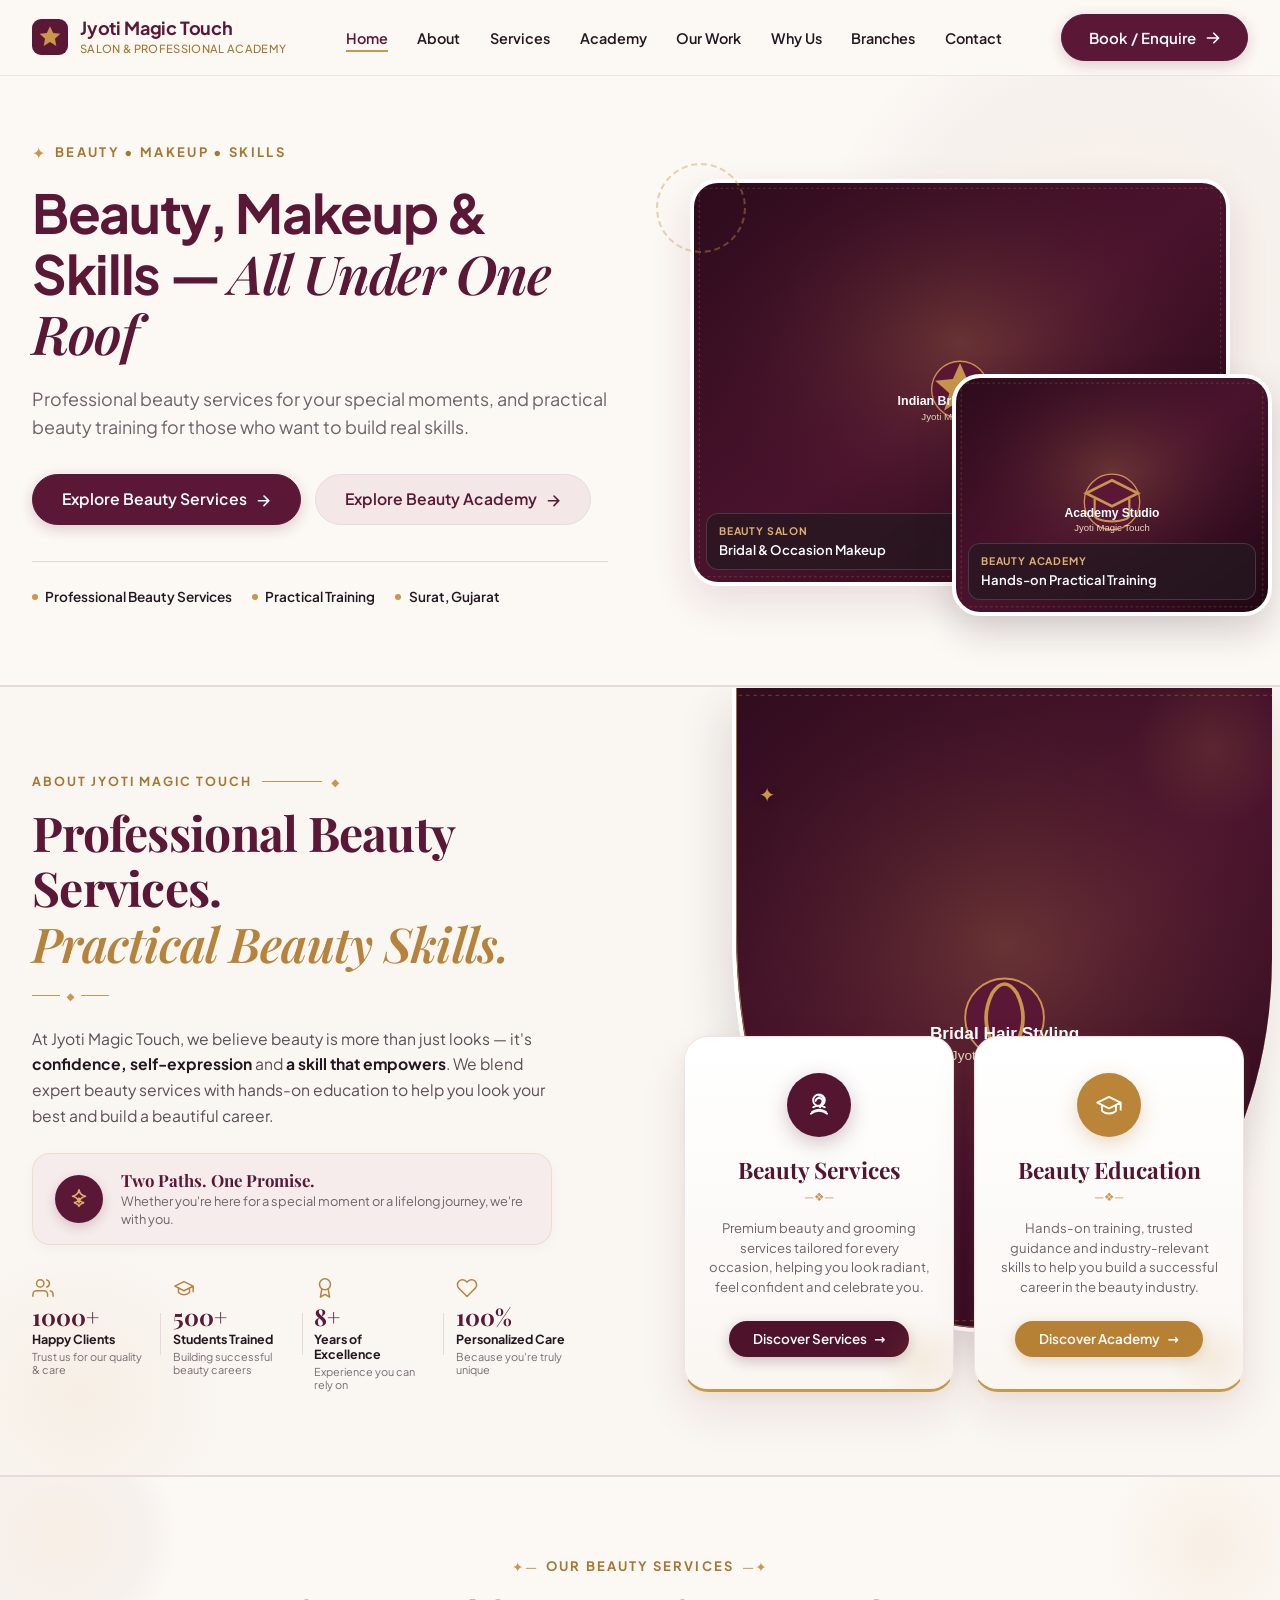
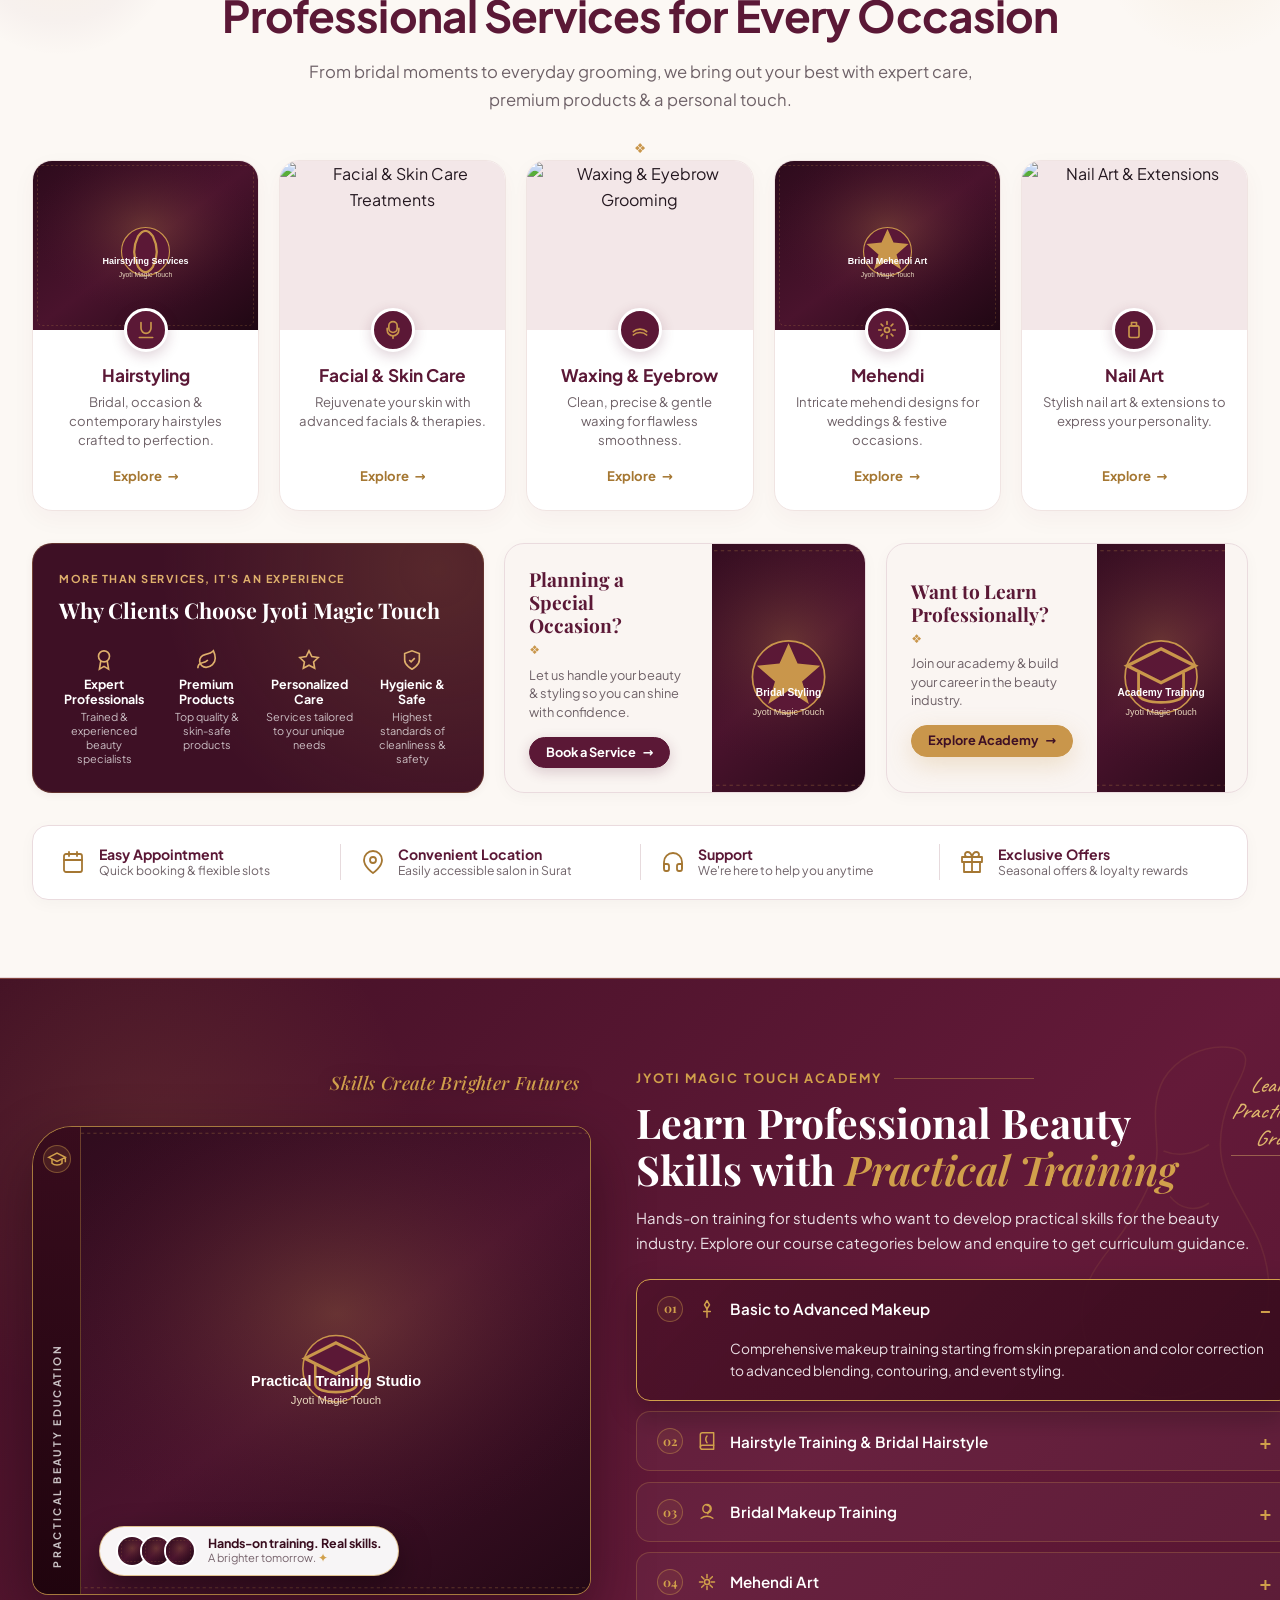
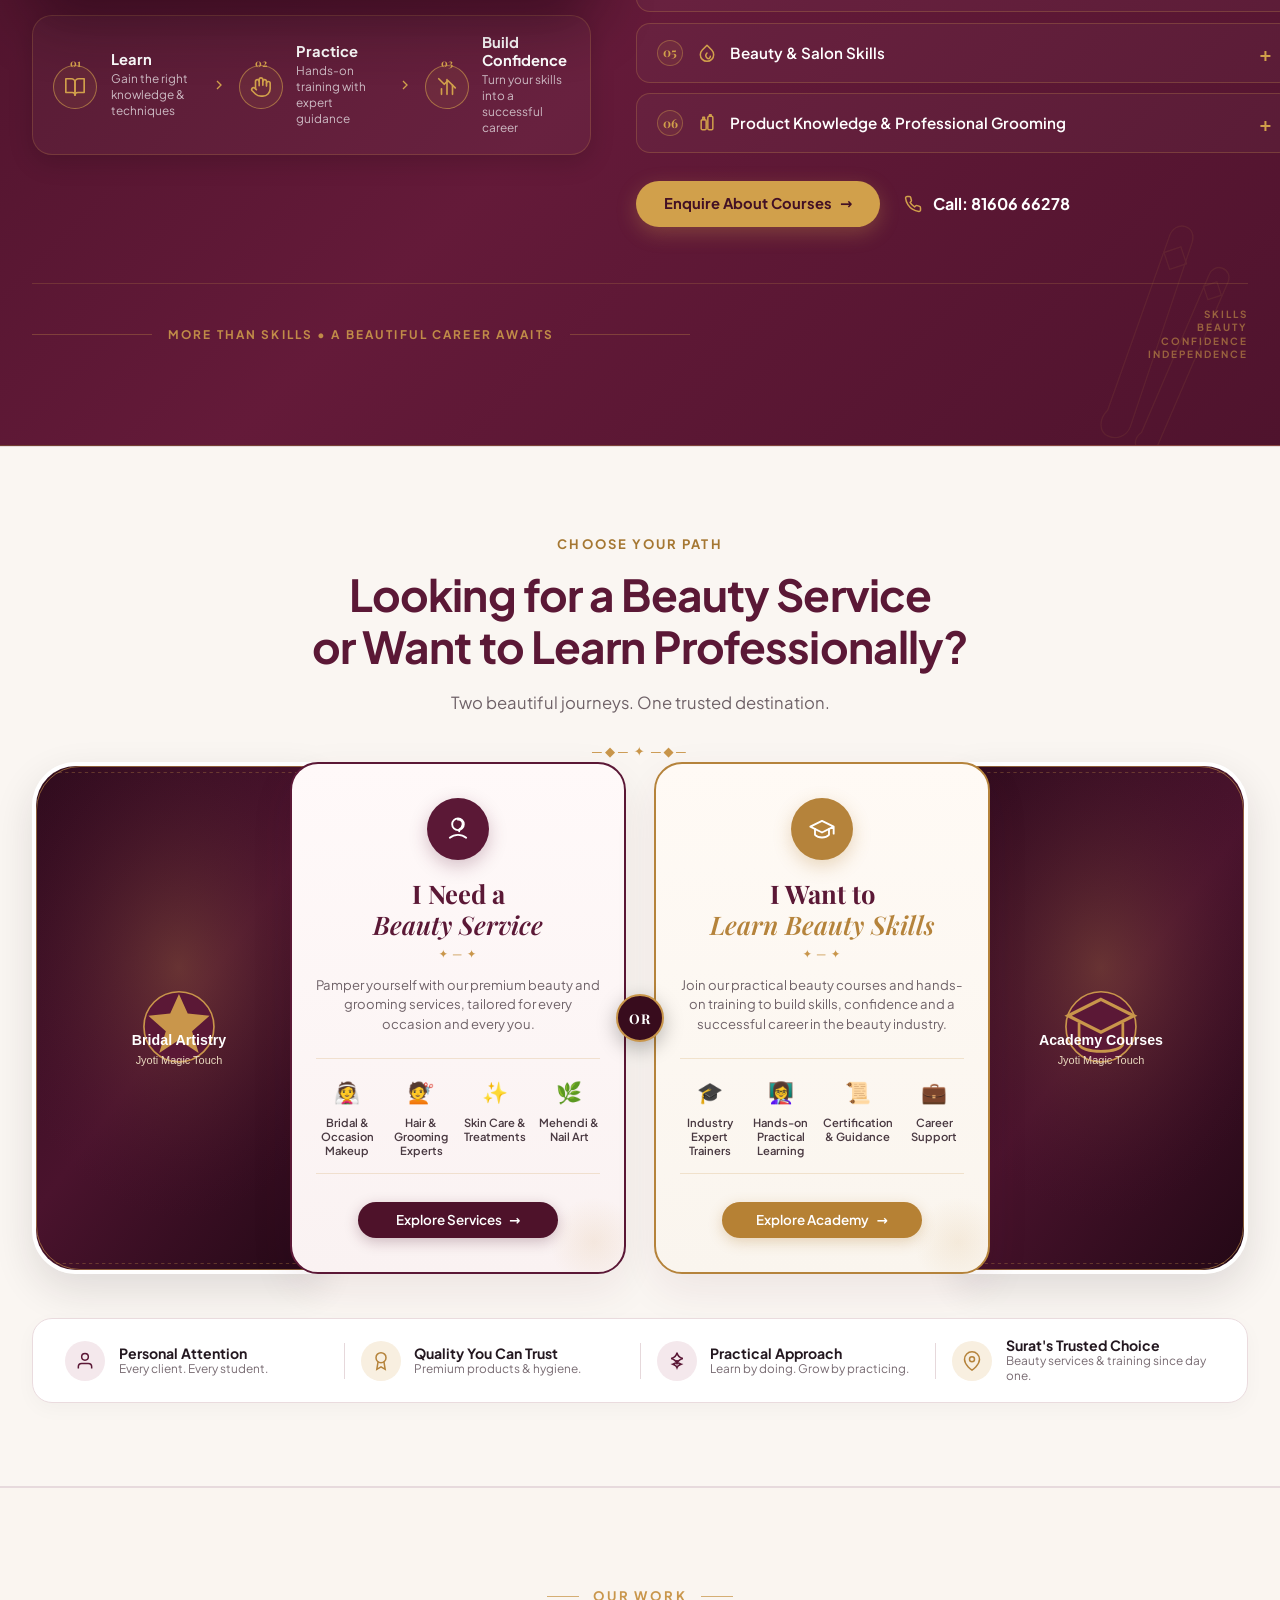
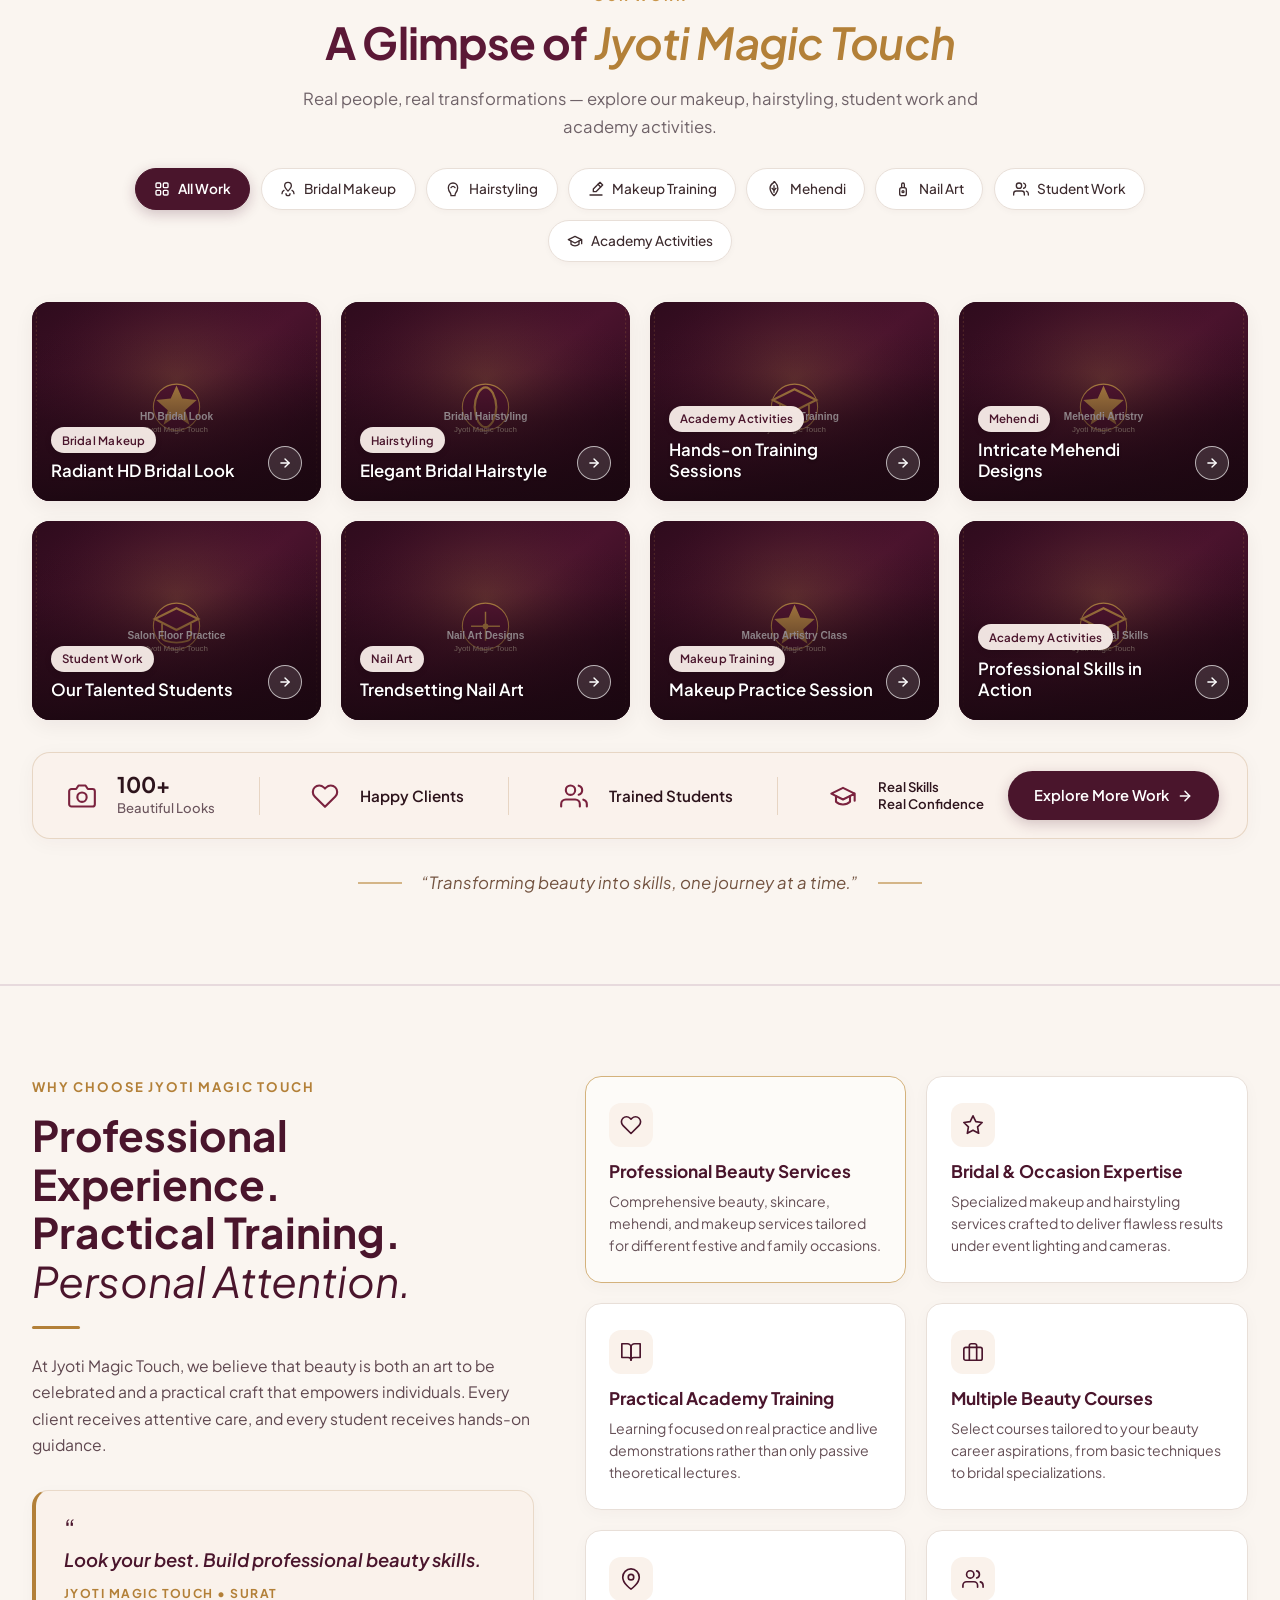
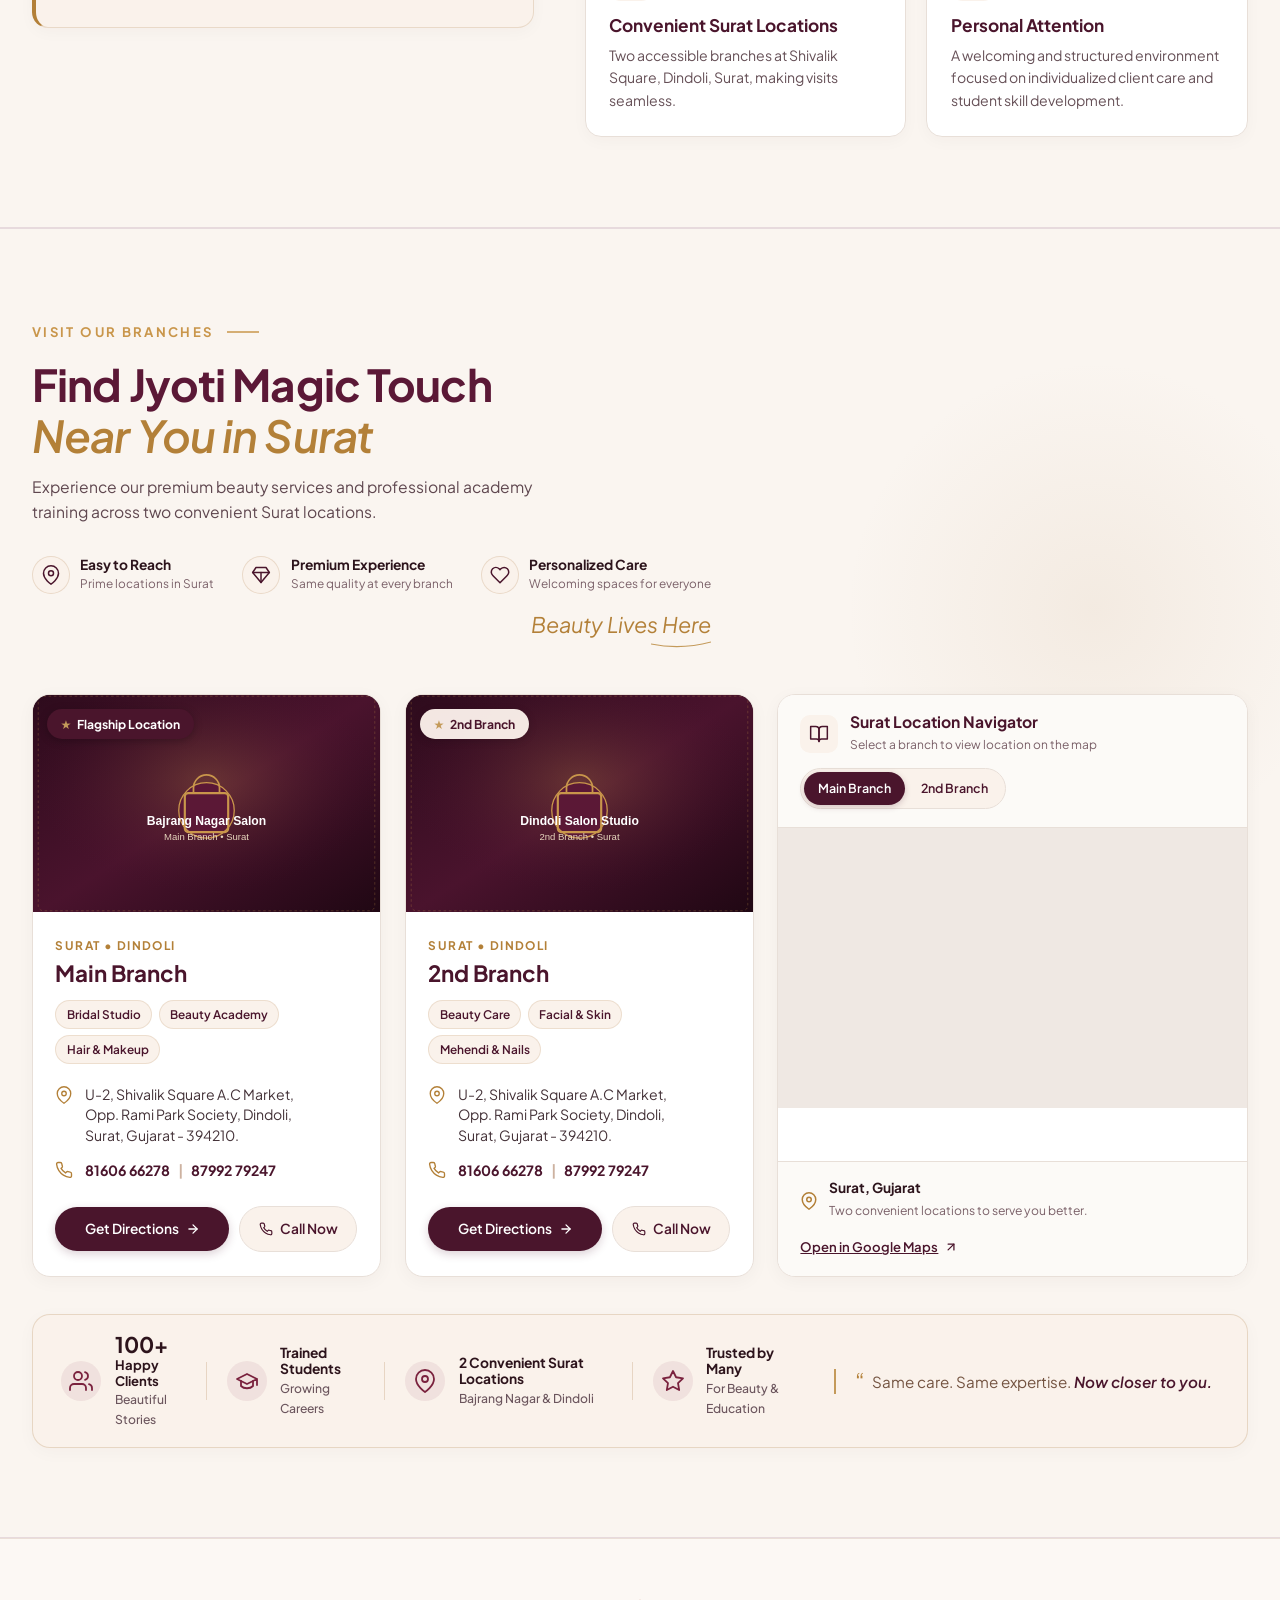
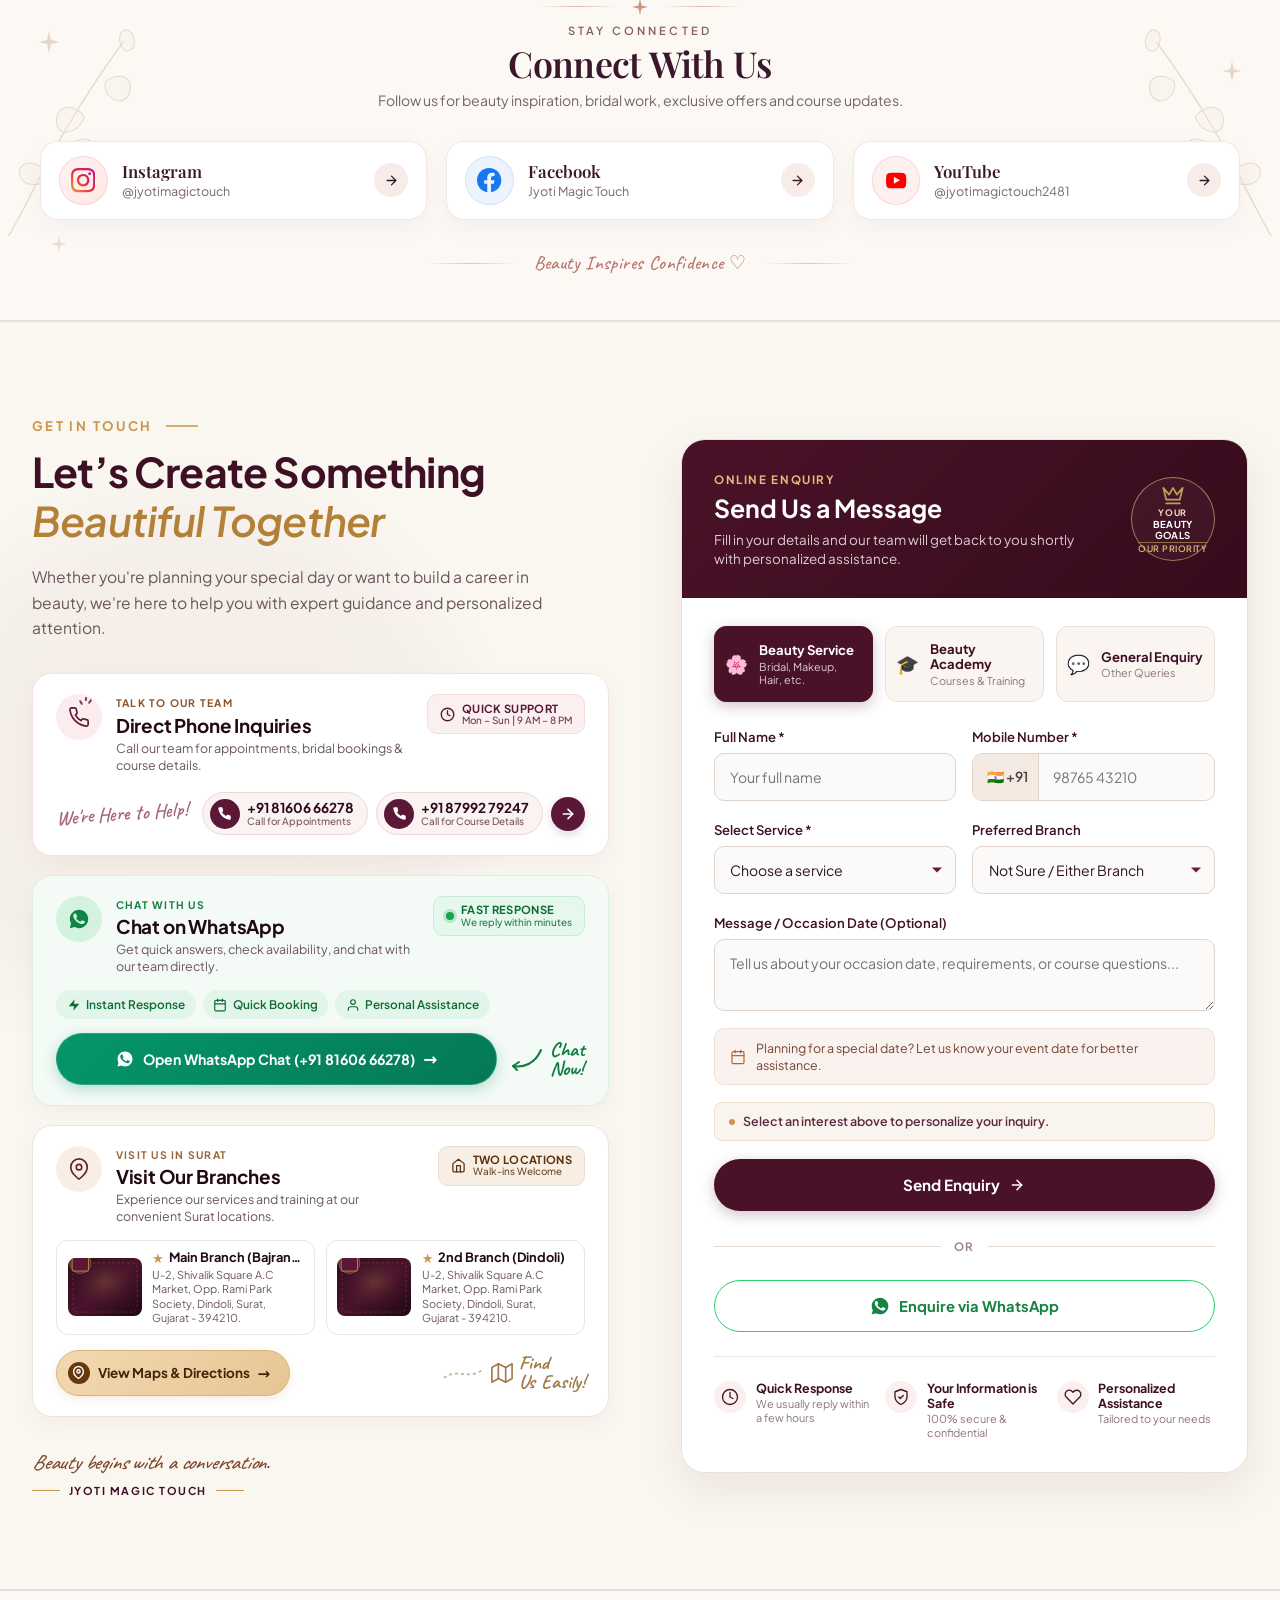
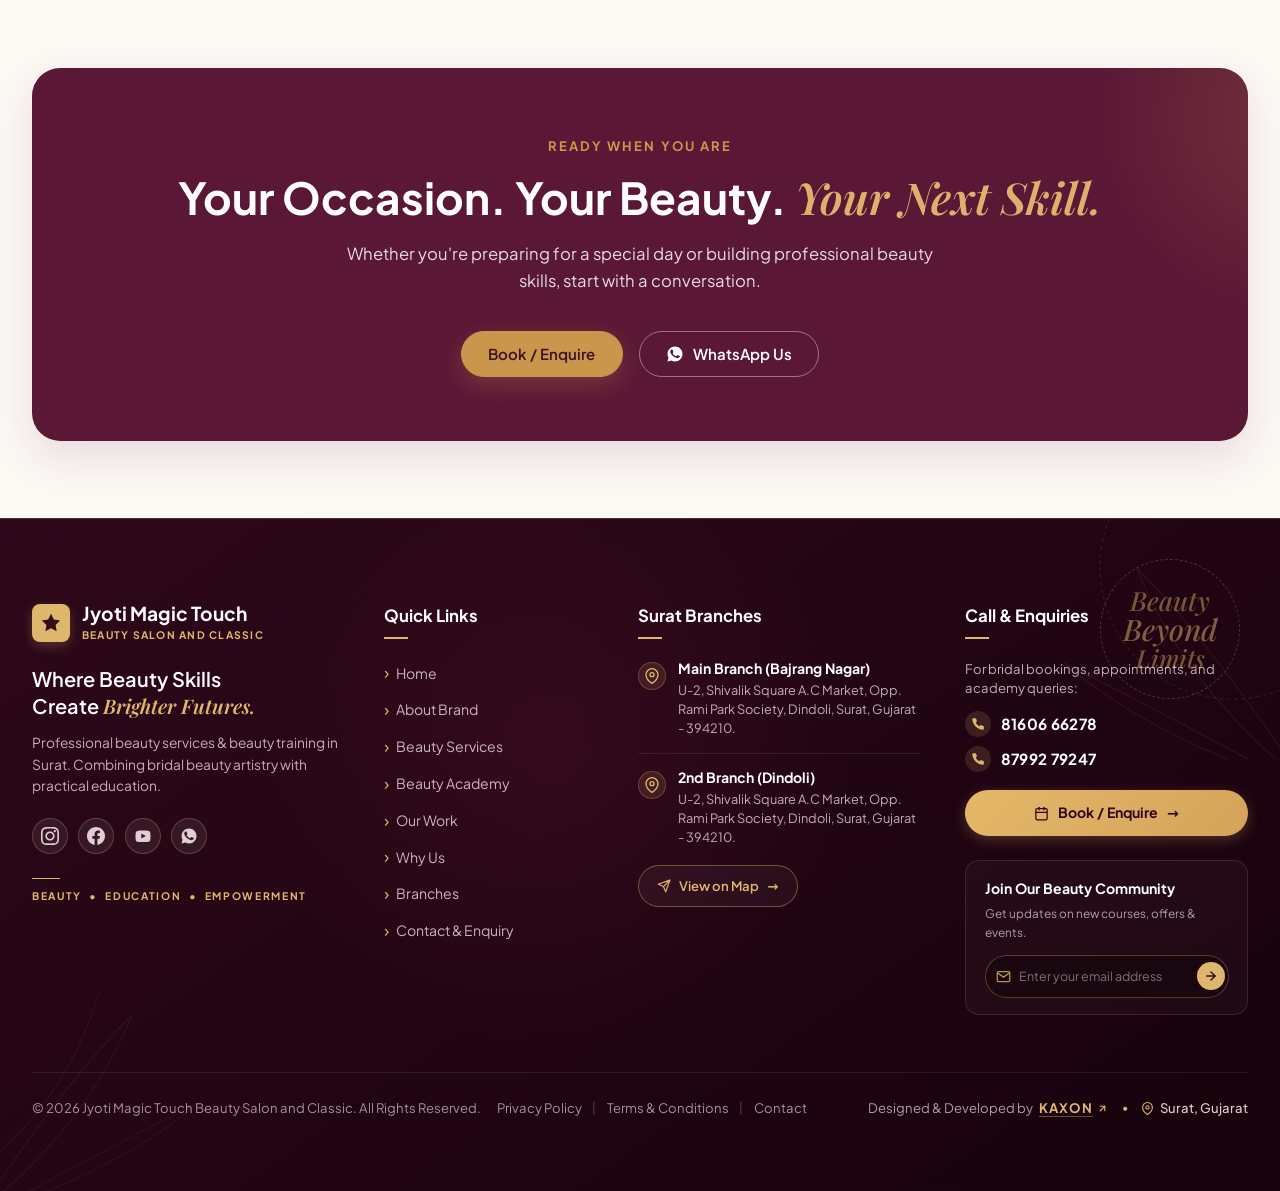
==== commit 9f400709: "Update name to JYOTI MAGIC TOUCH BEAUTY SALON AND CLASSIC; set unified Dindoli address (U-2 Shivalik" ====
--- a/beauty_parlour.html
+++ b/beauty_parlour.html
@@ -3,7 +3,7 @@
 <head>
   <meta charset="UTF-8">
   <meta name="viewport" content="width=device-width, initial-scale=1.0">
-  <title>Jyoti Magic Touch | Beauty Salon &amp; Professional Beauty Academy in Surat</title>
+  <title>JYOTI MAGIC TOUCH BEAUTY SALON AND CLASSIC | Beauty Salon &amp; Academy in Surat</title>
   <meta name="description" content="Jyoti Magic Touch offers professional beauty services and practical beauty training in Surat, including bridal makeup, hairstyling, mehendi, nail art and professional beauty courses.">
   <meta name="keywords" content="Jyoti Magic Touch Surat, Beauty Salon Surat, Bridal Makeup Surat, Makeup Academy Surat, Beauty Academy Surat, Hairstyling Surat, Beauty Training Surat, Mehendi Surat, Nail Art Surat">
   <meta name="author" content="Jyoti Magic Touch">
@@ -8429,16 +8429,18 @@
         "address": [
           {
             "@type": "PostalAddress",
-            "streetAddress": "Shop No. 6, Bajrang Nagar Society, Opp. Millennium Park, Gate No. 5",
+            "streetAddress": "U-2, Shivalik Square A.C Market, Opp. Rami Park Society, Dindoli, Surat - 394210",
             "addressLocality": "Surat",
             "addressRegion": "Gujarat",
+            "postalCode": "394210",
             "addressCountry": "IN"
           },
           {
             "@type": "PostalAddress",
-            "streetAddress": "Shivalik A/C Market, Near Rami Park, Dindoli",
+            "streetAddress": "U-2, Shivalik Square A.C Market, Opp. Rami Park Society, Dindoli, Surat - 394210",
             "addressLocality": "Surat",
             "addressRegion": "Gujarat",
+            "postalCode": "394210",
             "addressCountry": "IN"
           }
         ]
@@ -8456,9 +8458,10 @@
         ],
         "address": {
           "@type": "PostalAddress",
-          "streetAddress": "Shop No. 6, Bajrang Nagar Society, Opp. Millennium Park, Gate No. 5",
+          "streetAddress": "U-2, Shivalik Square A.C Market, Opp. Rami Park Society, Dindoli, Surat - 394210",
           "addressLocality": "Surat",
           "addressRegion": "Gujarat",
+          "postalCode": "394210",
           "addressCountry": "IN"
         }
       }
@@ -10018,7 +10021,7 @@
               </div>
               <div class="why-item-content">
                 <h3 class="why-item-title">Convenient Surat Locations</h3>
-                <p class="why-item-desc">Two accessible branches located at Bajrang Nagar Society and Dindoli, making visits seamless.</p>
+                <p class="why-item-desc">Two accessible branches at Shivalik Square, Dindoli, Surat, making visits seamless.</p>
               </div>
             </div>
 
@@ -10123,7 +10126,7 @@
             </div>
 
             <div class="branch-card-body">
-              <div class="branch-card-eyebrow">SURAT • BAJRANG NAGAR</div>
+              <div class="branch-card-eyebrow">SURAT • DINDOLI</div>
               <h3 class="branch-card-title">Main Branch</h3>
 
               <div class="branch-card-tags">
@@ -10141,9 +10144,9 @@
                     </svg>
                   </div>
                   <address class="branch-detail-text">
-                    Shop No. 6, Bajrang Nagar Society,<br>
-                    Opp. Millennium Park, Gate No. 5,<br>
-                    Surat, Gujarat.
+                    U-2, Shivalik Square A.C Market,<br>
+                    Opp. Rami Park Society, Dindoli,<br>
+                    Surat, Gujarat - 394210.
                   </address>
                 </div>
 
@@ -10162,7 +10165,7 @@
               </div>
 
               <div class="branch-card-btn-group">
-                <a href="https://www.google.com/maps/search/?api=1&query=Shop+No+6+Bajrang+Nagar+Society+Opp+Millennium+Park+Gate+No+5+Surat+Gujarat" target="_blank" rel="noopener" class="branch-btn-primary">
+                <a href="https://www.google.com/maps/search/?api=1&query=U-2+Shivalik+Square+AC+Market+Opp+Rami+Park+Society+Dindoli+Surat+Gujarat+394210" target="_blank" rel="noopener" class="branch-btn-primary">
                   <span>Get Directions</span>
                   <svg width="14" height="14" viewBox="0 0 24 24" fill="none" stroke="currentColor" stroke-width="2.2" stroke-linecap="round" stroke-linejoin="round" aria-hidden="true">
                     <line x1="5" y1="12" x2="19" y2="12"></line>
@@ -10208,9 +10211,9 @@
                     </svg>
                   </div>
                   <address class="branch-detail-text">
-                    Shivalik A/C Market,<br>
-                    Near Rami Park, Dindoli,<br>
-                    Surat, Gujarat.
+                    U-2, Shivalik Square A.C Market,<br>
+                    Opp. Rami Park Society, Dindoli,<br>
+                    Surat, Gujarat - 394210.
                   </address>
                 </div>
 
@@ -10229,7 +10232,7 @@
               </div>
 
               <div class="branch-card-btn-group">
-                <a href="https://www.google.com/maps/search/?api=1&query=Shivalik+AC+Market+Near+Rami+Park+Dindoli+Surat+Gujarat" target="_blank" rel="noopener" class="branch-btn-primary">
+                <a href="https://www.google.com/maps/search/?api=1&query=U-2+Shivalik+Square+AC+Market+Opp+Rami+Park+Society+Dindoli+Surat+Gujarat+394210" target="_blank" rel="noopener" class="branch-btn-primary">
                   <span>Get Directions</span>
                   <svg width="14" height="14" viewBox="0 0 24 24" fill="none" stroke="currentColor" stroke-width="2.2" stroke-linecap="round" stroke-linejoin="round" aria-hidden="true">
                     <line x1="5" y1="12" x2="19" y2="12"></line>
@@ -10264,10 +10267,10 @@
 
               <!-- Map Switcher Tabs -->
               <div class="navigator-tablist" role="tablist" aria-label="Branch Location Tabs">
-                <button type="button" class="map-tab-btn active" id="map-tab-main" role="tab" aria-selected="true" data-map-src="https://maps.google.com/maps?q=Shop+No+6+Bajrang+Nagar+Society+Opp+Millennium+Park+Gate+No+5+Surat+Gujarat&t=&z=15&ie=UTF8&iwloc=&output=embed" data-direct-url="https://www.google.com/maps/search/?api=1&query=Shop+No+6+Bajrang+Nagar+Society+Opp+Millennium+Park+Gate+No+5+Surat+Gujarat">
+                <button type="button" class="map-tab-btn active" id="map-tab-main" role="tab" aria-selected="true" data-map-src="https://maps.google.com/maps?q=U-2+Shivalik+Square+AC+Market+Opp+Rami+Park+Society+Dindoli+Surat+Gujarat+394210&t=&z=15&ie=UTF8&iwloc=&output=embed" data-direct-url="https://www.google.com/maps/search/?api=1&query=U-2+Shivalik+Square+AC+Market+Opp+Rami+Park+Society+Dindoli+Surat+Gujarat+394210">
                   <span>Main Branch</span>
                 </button>
-                <button type="button" class="map-tab-btn" id="map-tab-dindoli" role="tab" aria-selected="false" data-map-src="https://maps.google.com/maps?q=Shivalik+AC+Market+Near+Rami+Park+Dindoli+Surat+Gujarat&t=&z=15&ie=UTF8&iwloc=&output=embed" data-direct-url="https://www.google.com/maps/search/?api=1&query=Shivalik+AC+Market+Near+Rami+Park+Dindoli+Surat+Gujarat">
+                <button type="button" class="map-tab-btn" id="map-tab-dindoli" role="tab" aria-selected="false" data-map-src="https://maps.google.com/maps?q=U-2+Shivalik+Square+AC+Market+Opp+Rami+Park+Society+Dindoli+Surat+Gujarat+394210&t=&z=15&ie=UTF8&iwloc=&output=embed" data-direct-url="https://www.google.com/maps/search/?api=1&query=U-2+Shivalik+Square+AC+Market+Opp+Rami+Park+Society+Dindoli+Surat+Gujarat+394210">
                   <span>2nd Branch</span>
                 </button>
               </div>
@@ -10278,7 +10281,7 @@
               <iframe 
                 id="branch-map-frame"
                 title="Jyoti Magic Touch Surat Location Map"
-                src="https://maps.google.com/maps?q=Shop+No+6+Bajrang+Nagar+Society+Opp+Millennium+Park+Gate+No+5+Surat+Gujarat&t=&z=15&ie=UTF8&iwloc=&output=embed" 
+                src="https://maps.google.com/maps?q=U-2+Shivalik+Square+AC+Market+Opp+Rami+Park+Society+Dindoli+Surat+Gujarat+394210&t=&z=15&ie=UTF8&iwloc=&output=embed" 
                 width="100%" 
                 height="280" 
                 style="border:0;" 
@@ -10302,7 +10305,7 @@
                 </div>
               </div>
 
-              <a href="https://www.google.com/maps/search/?api=1&query=Shop+No+6+Bajrang+Nagar+Society+Opp+Millennium+Park+Gate+No+5+Surat+Gujarat" id="map-external-link" target="_blank" rel="noopener" class="navigator-external-link">
+              <a href="https://www.google.com/maps/search/?api=1&query=U-2+Shivalik+Square+AC+Market+Opp+Rami+Park+Society+Dindoli+Surat+Gujarat+394210" id="map-external-link" target="_blank" rel="noopener" class="navigator-external-link">
                 <span>Open in Google Maps</span>
                 <svg width="14" height="14" viewBox="0 0 24 24" fill="none" stroke="currentColor" stroke-width="2.2" stroke-linecap="round" stroke-linejoin="round" aria-hidden="true">
                   <line x1="7" y1="17" x2="17" y2="7"></line>
@@ -10717,7 +10720,7 @@
                         <span class="branch-star-icon" aria-hidden="true">★</span>
                         <span class="branch-title-bold">Main Branch (Bajrang Nagar)</span>
                       </h4>
-                      <p class="branch-mini-addr">Shop No. 6, Bajrang Nagar Society, Opp. Millennium Park, Gate No. 5, Surat.</p>
+                      <p class="branch-mini-addr">U-2, Shivalik Square A.C Market, Opp. Rami Park Society, Dindoli, Surat, Gujarat - 394210.</p>
                     </div>
                   </div>
 
@@ -10730,7 +10733,7 @@
                         <span class="branch-star-icon" aria-hidden="true">★</span>
                         <span class="branch-title-bold">2nd Branch (Dindoli)</span>
                       </h4>
-                      <p class="branch-mini-addr">Shivalik A/C Market, Near Rami Park, Dindoli, Surat.</p>
+                      <p class="branch-mini-addr">U-2, Shivalik Square A.C Market, Opp. Rami Park Society, Dindoli, Surat, Gujarat - 394210.</p>
                     </div>
                   </div>
                 </div>
@@ -11059,7 +11062,7 @@
             </span>
             <div class="brand-text-block">
               <span class="footer-brand-title">Jyoti Magic Touch</span>
-              <span class="footer-brand-sub">BEAUTY SALON &amp; ACADEMY</span>
+              <span class="footer-brand-sub">BEAUTY SALON AND CLASSIC</span>
             </div>
           </a>
 
@@ -11125,7 +11128,7 @@
             </div>
             <div class="branch-entry-details">
               <strong class="branch-entry-title">Main Branch (Bajrang Nagar)</strong>
-              <p class="branch-entry-address">Shop No. 6, Bajrang Nagar Society, Opp. Millennium Park, Gate No. 5, Surat, Gujarat.</p>
+              <p class="branch-entry-address">U-2, Shivalik Square A.C Market, Opp. Rami Park Society, Dindoli, Surat, Gujarat - 394210.</p>
             </div>
           </div>
 
@@ -11137,7 +11140,7 @@
             </div>
             <div class="branch-entry-details">
               <strong class="branch-entry-title">2nd Branch (Dindoli)</strong>
-              <p class="branch-entry-address">Shivalik A/C Market, Near Rami Park, Dindoli, Surat, Gujarat.</p>
+              <p class="branch-entry-address">U-2, Shivalik Square A.C Market, Opp. Rami Park Society, Dindoli, Surat, Gujarat - 394210.</p>
             </div>
           </div>
 
@@ -11204,7 +11207,7 @@
       <!-- Bottom Sub-Footer Bar -->
       <div class="footer-bottom-bar">
         <div class="footer-bottom-left">
-          <p class="footer-copyright">© 2026 Jyoti Magic Touch. All Rights Reserved.</p>
+          <p class="footer-copyright">© 2026 Jyoti Magic Touch Beauty Salon and Classic. All Rights Reserved.</p>
           <div class="footer-legal-links">
             <a href="#about">Privacy Policy</a>
             <span class="legal-sep">|</span>
@@ -11338,8 +11341,8 @@
               <div class="modal-select-wrapper">
                 <select id="modal-branch" name="preferred_branch" class="modal-select form-select form-select-modern">
                   <option value="Not Sure">Not Sure / Either Branch</option>
-                  <option value="Main Branch (Bajrang Nagar)">Main Branch — Bajrang Nagar, Opp. Millennium Park</option>
-                  <option value="2nd Branch (Dindoli)">2nd Branch — Shivalik A/C Market, Dindoli</option>
+                  <option value="Main Branch (Bajrang Nagar)">Main Branch — Shivalik Square, Dindoli</option>
+                  <option value="2nd Branch (Dindoli)">2nd Branch — Shivalik Square, Dindoli</option>
                 </select>
                 <span class="select-chevron" aria-hidden="true">
                   <svg width="14" height="14" viewBox="0 0 24 24" fill="none" stroke="currentColor" stroke-width="2.5" stroke-linecap="round" stroke-linejoin="round"><polyline points="6 9 12 15 18 9"></polyline></svg>
@@ -12088,9 +12091,9 @@
       }
       if (mapLandmarkInfo) {
         if (isMain) {
-          mapLandmarkInfo.innerHTML = '<strong>Landmark:</strong> Opp. Millennium Park, Gate No. 5 • Surat, Gujarat';
+          mapLandmarkInfo.innerHTML = '<strong>Landmark:</strong> Opp. Rami Park Society, Dindoli • Surat, Gujarat - 394210';
         } else {
-          mapLandmarkInfo.innerHTML = '<strong>Landmark:</strong> Near Rami Park, Shivalik A/C Market, Dindoli • Surat, Gujarat';
+          mapLandmarkInfo.innerHTML = '<strong>Landmark:</strong> Opp. Rami Park Society, Dindoli • Surat, Gujarat - 394210';
         }
       }
     });
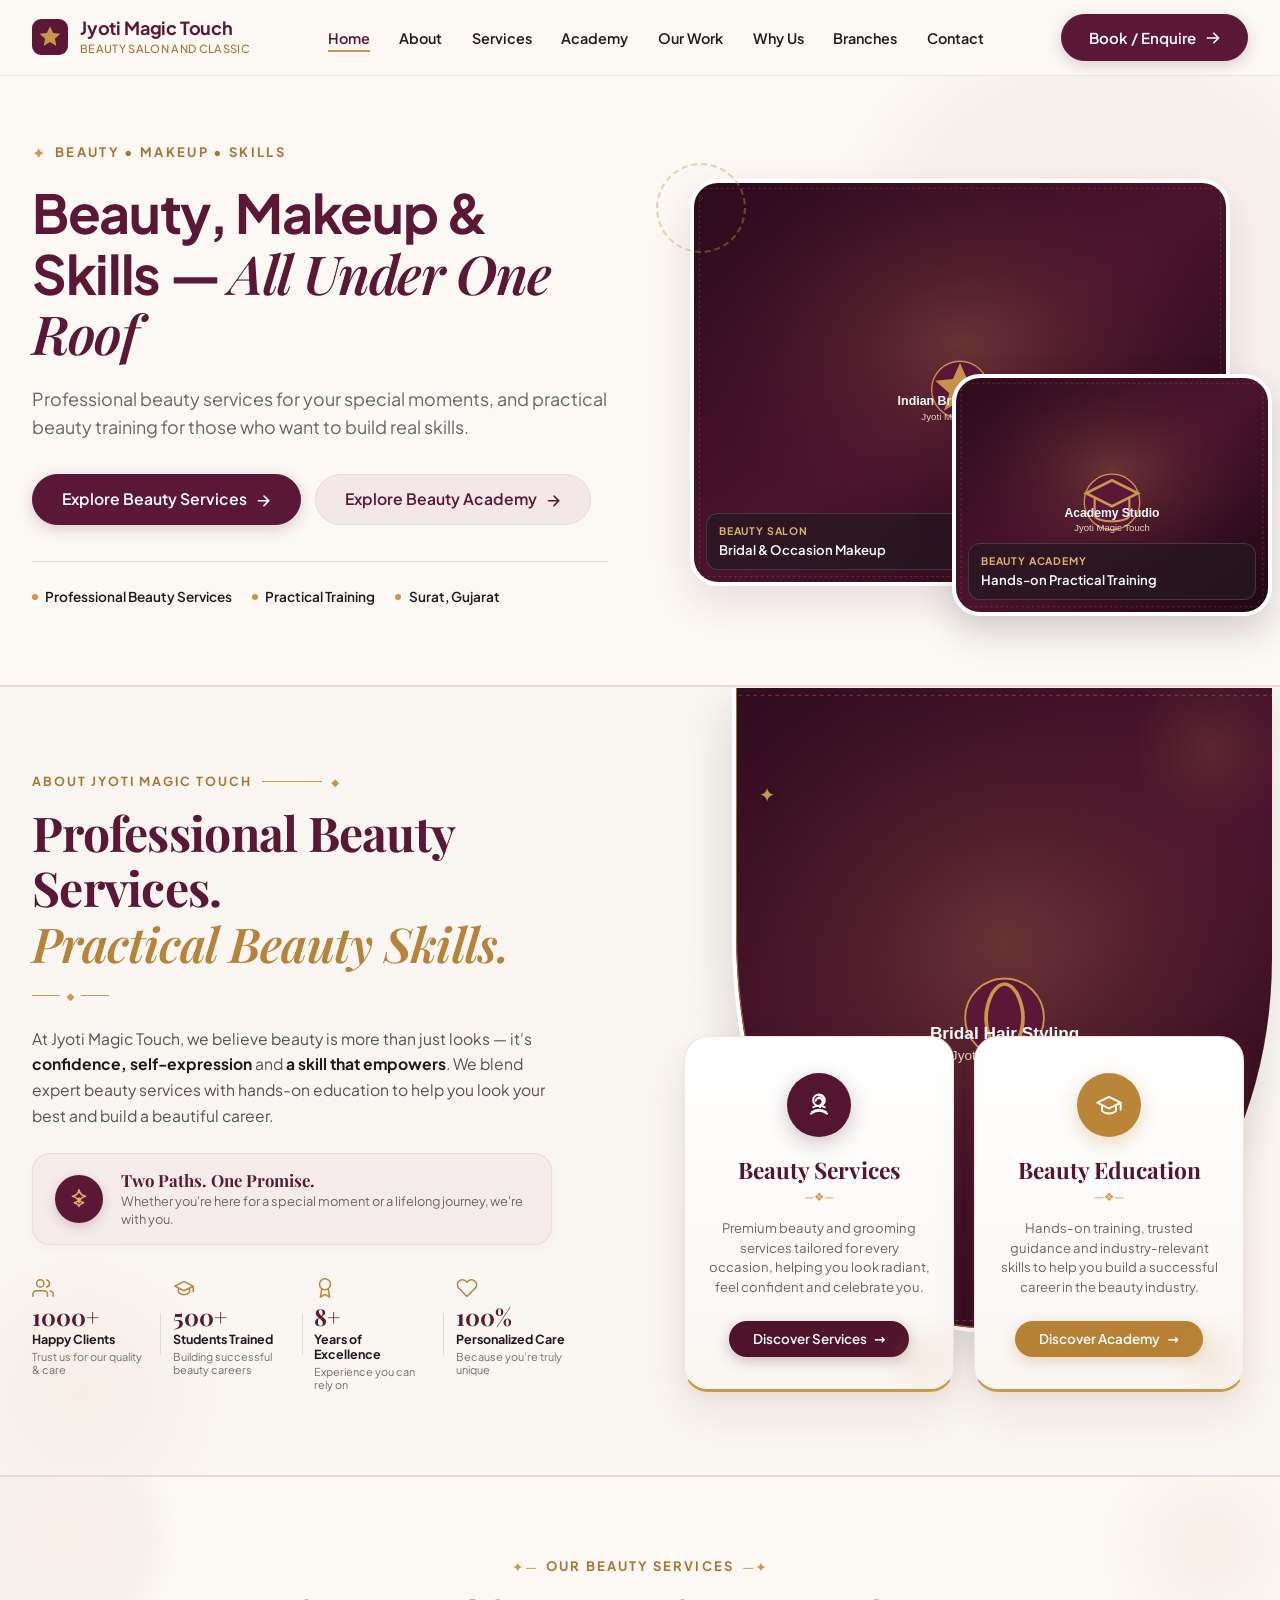
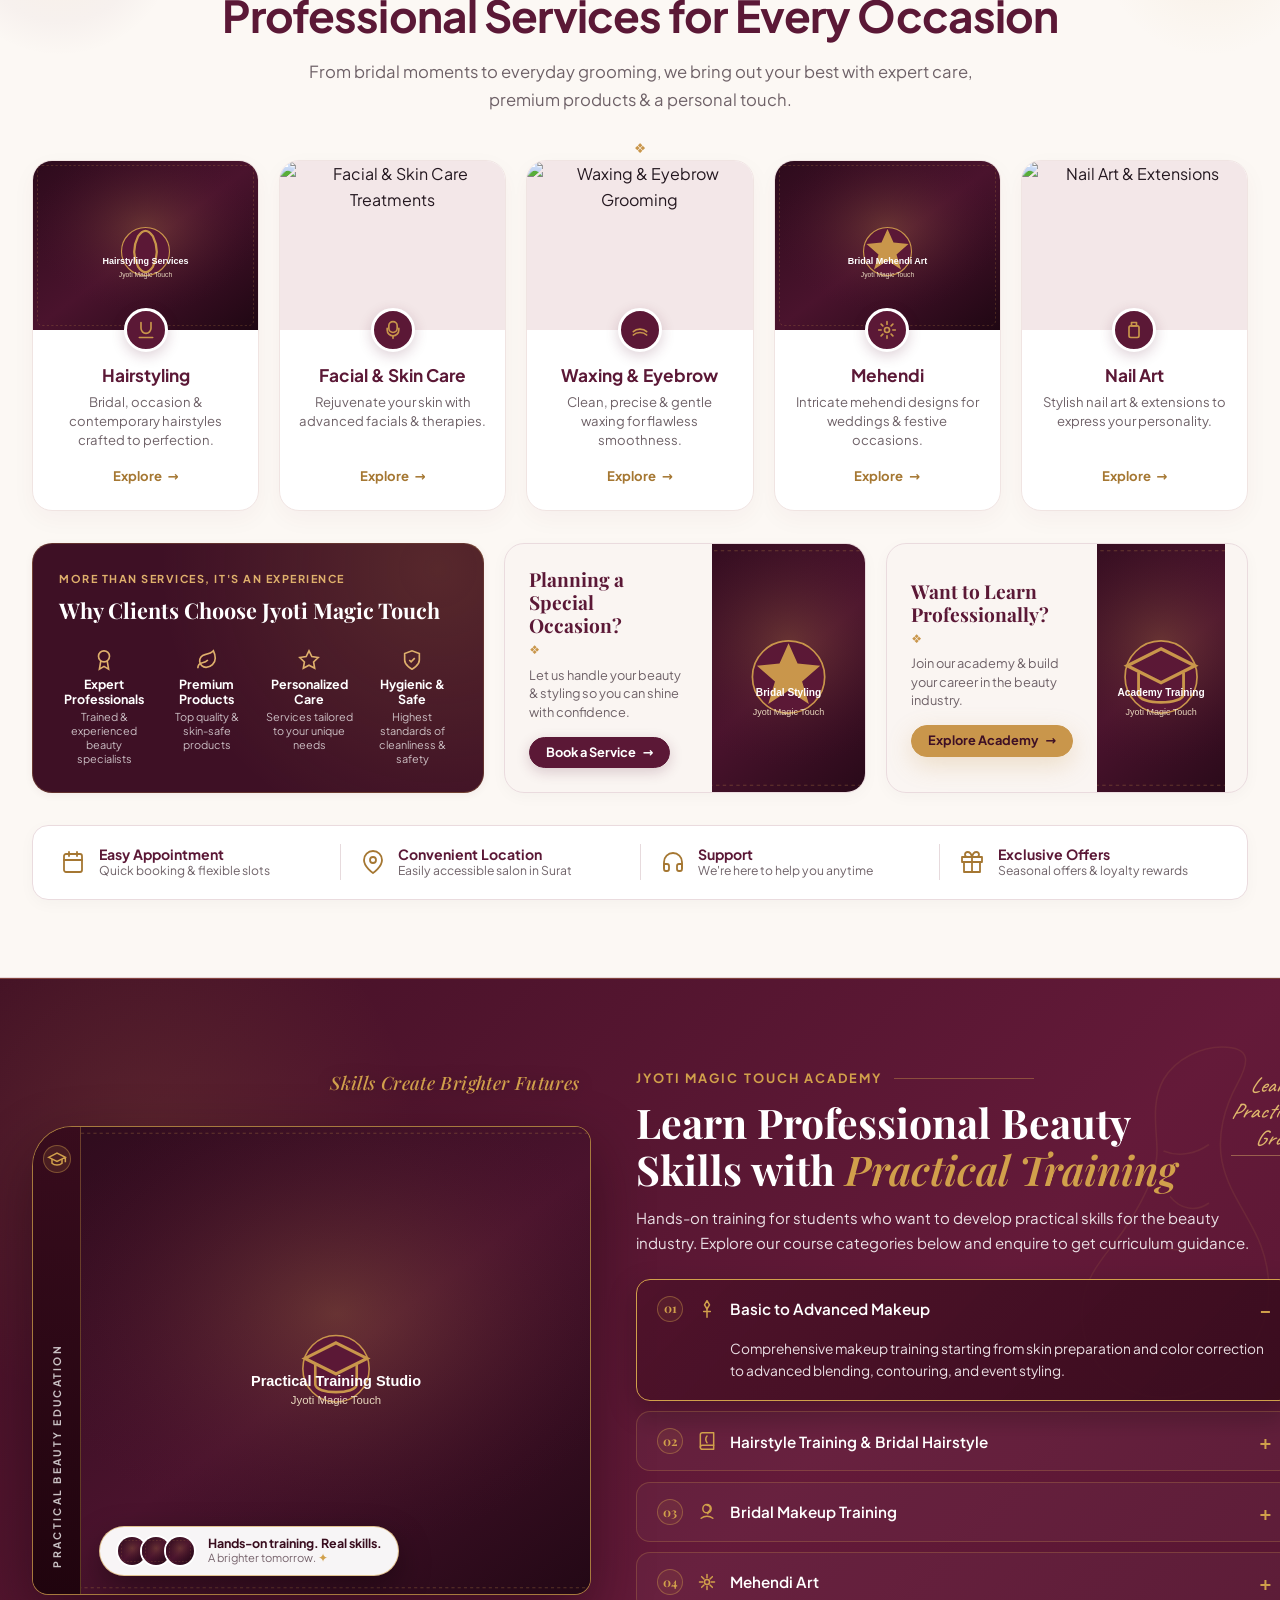
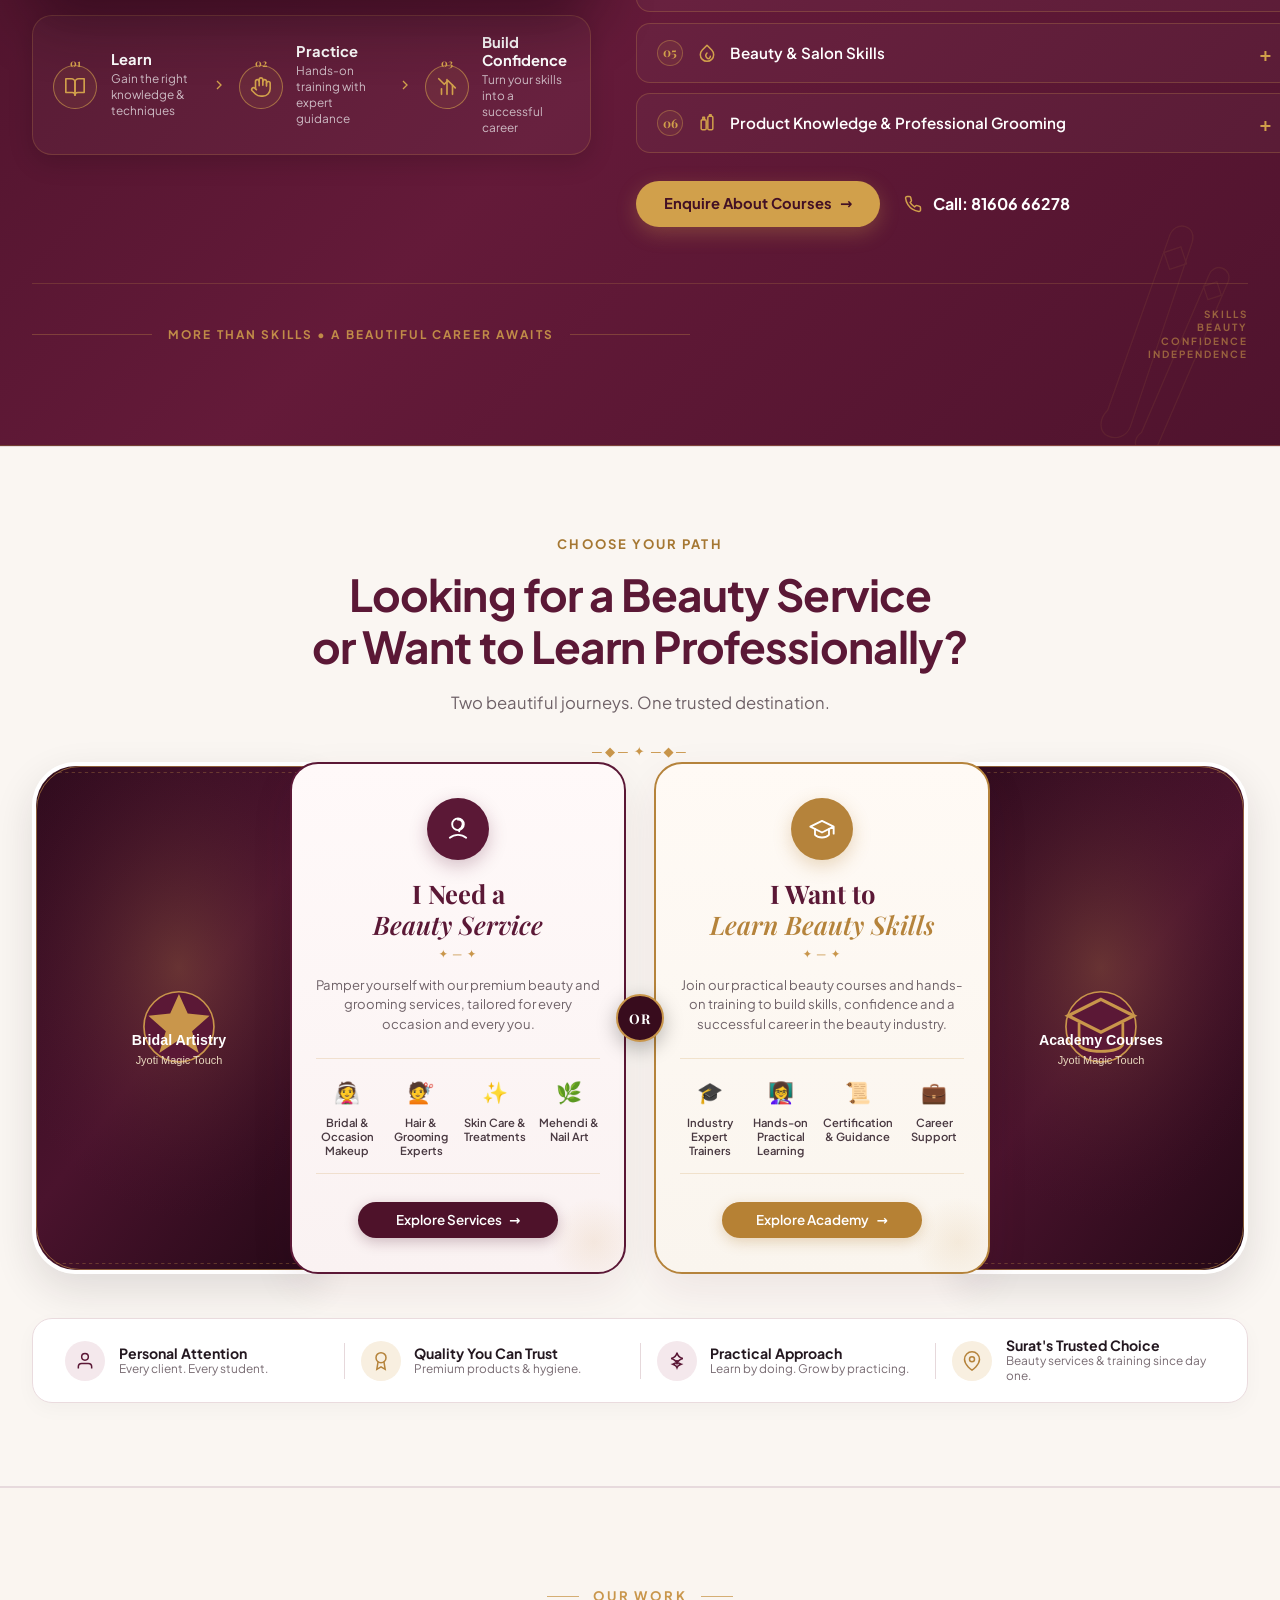
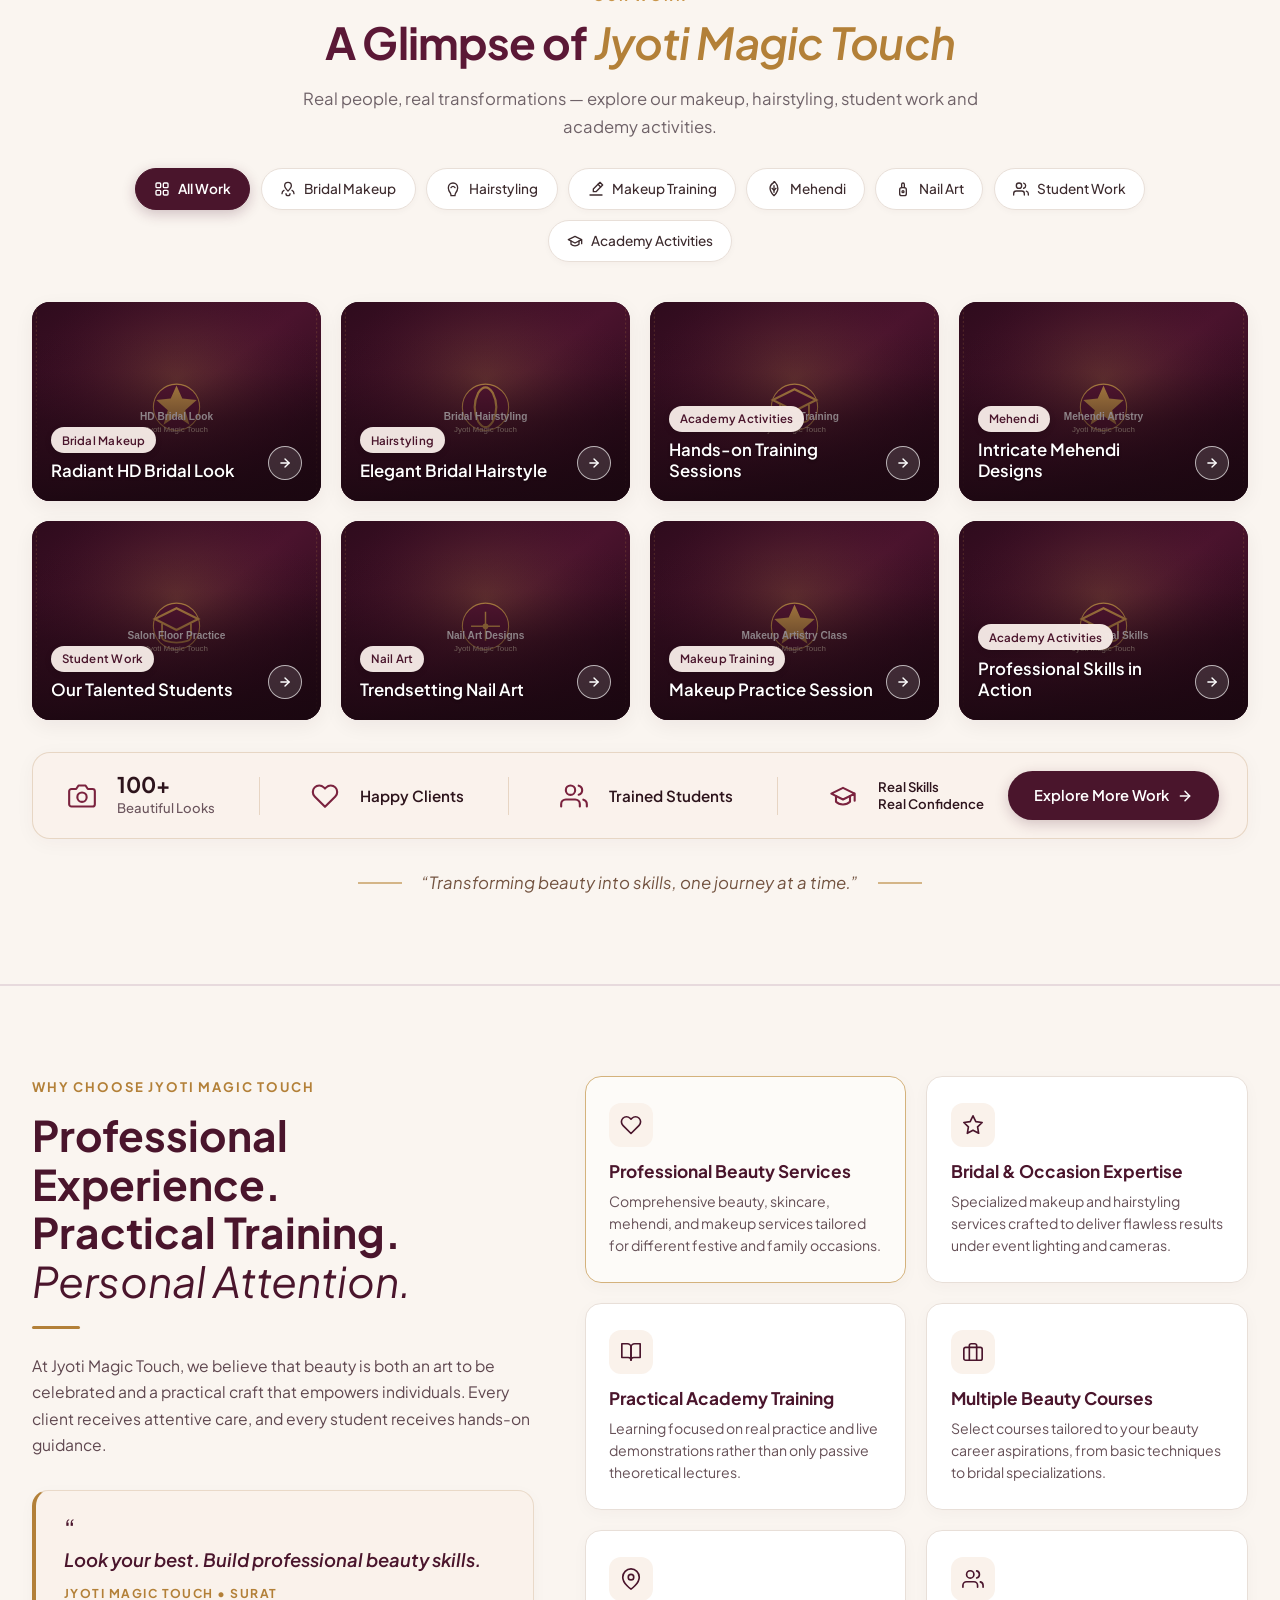
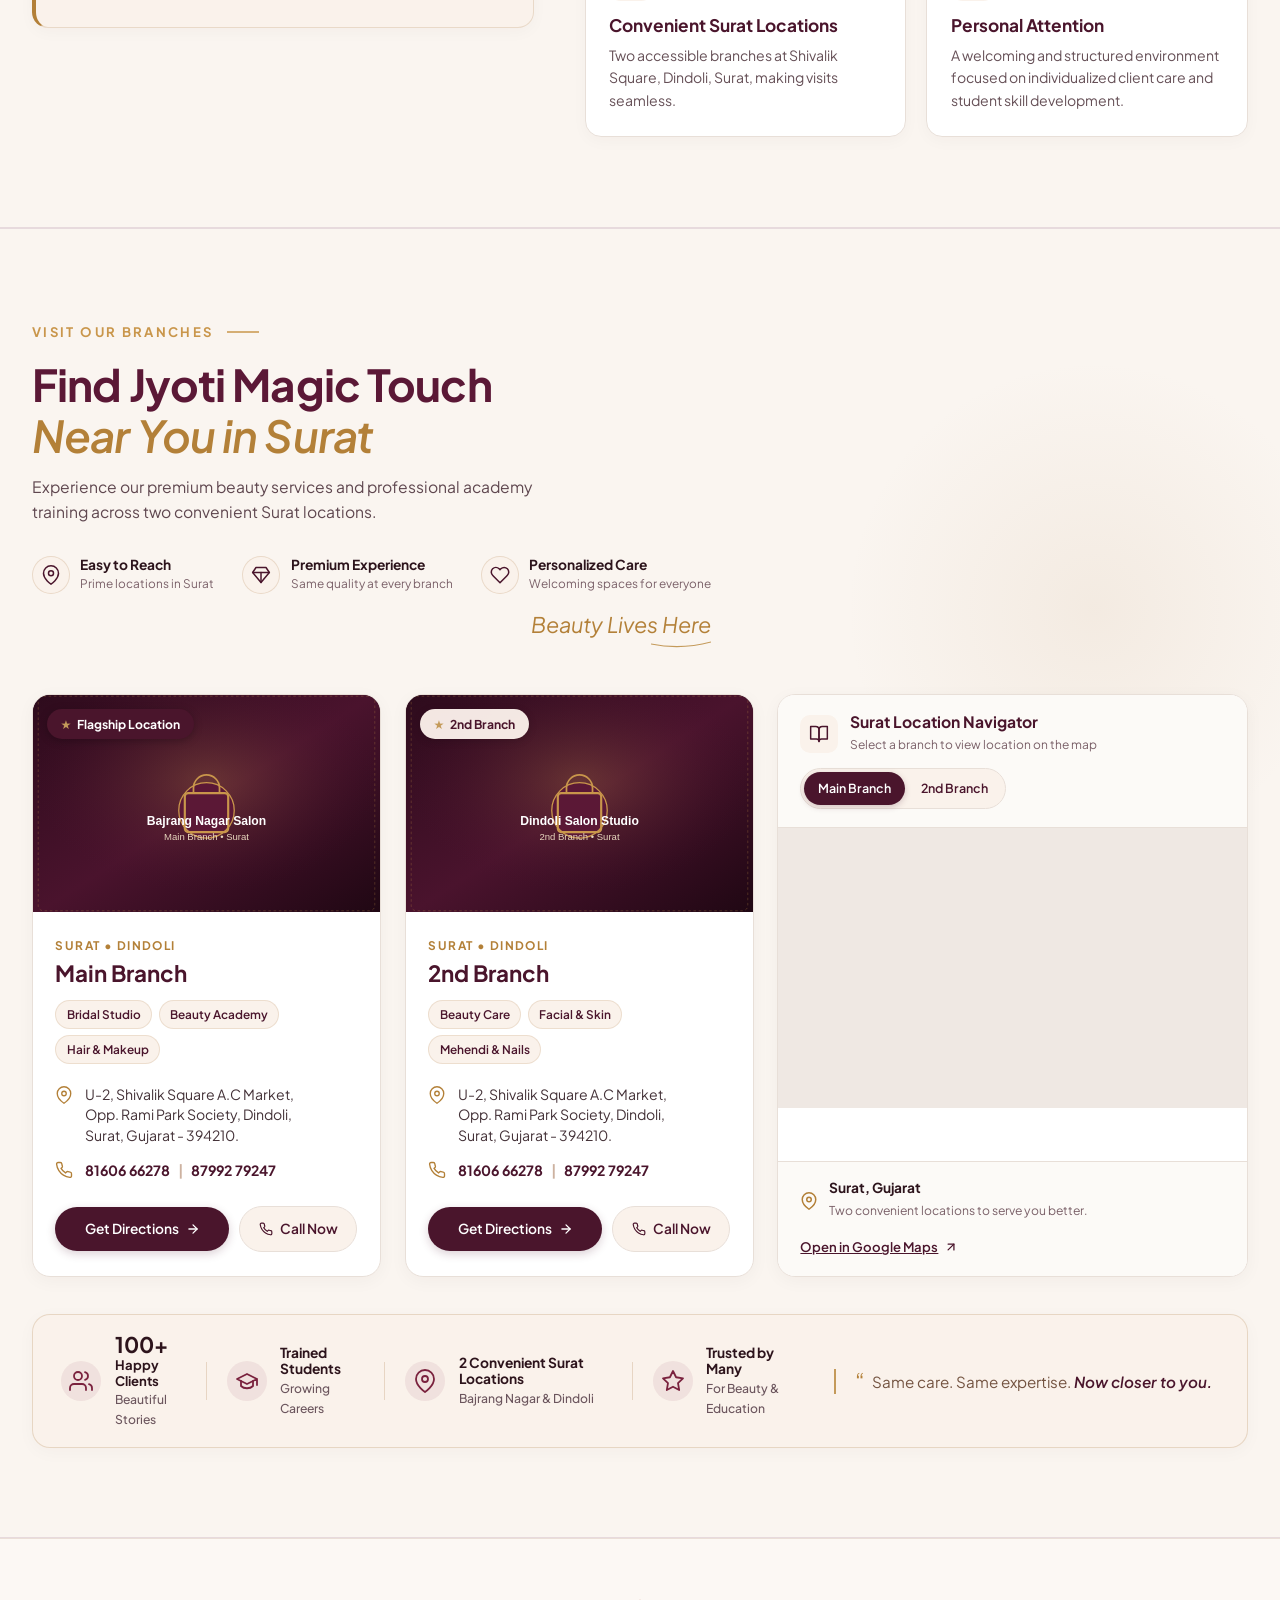
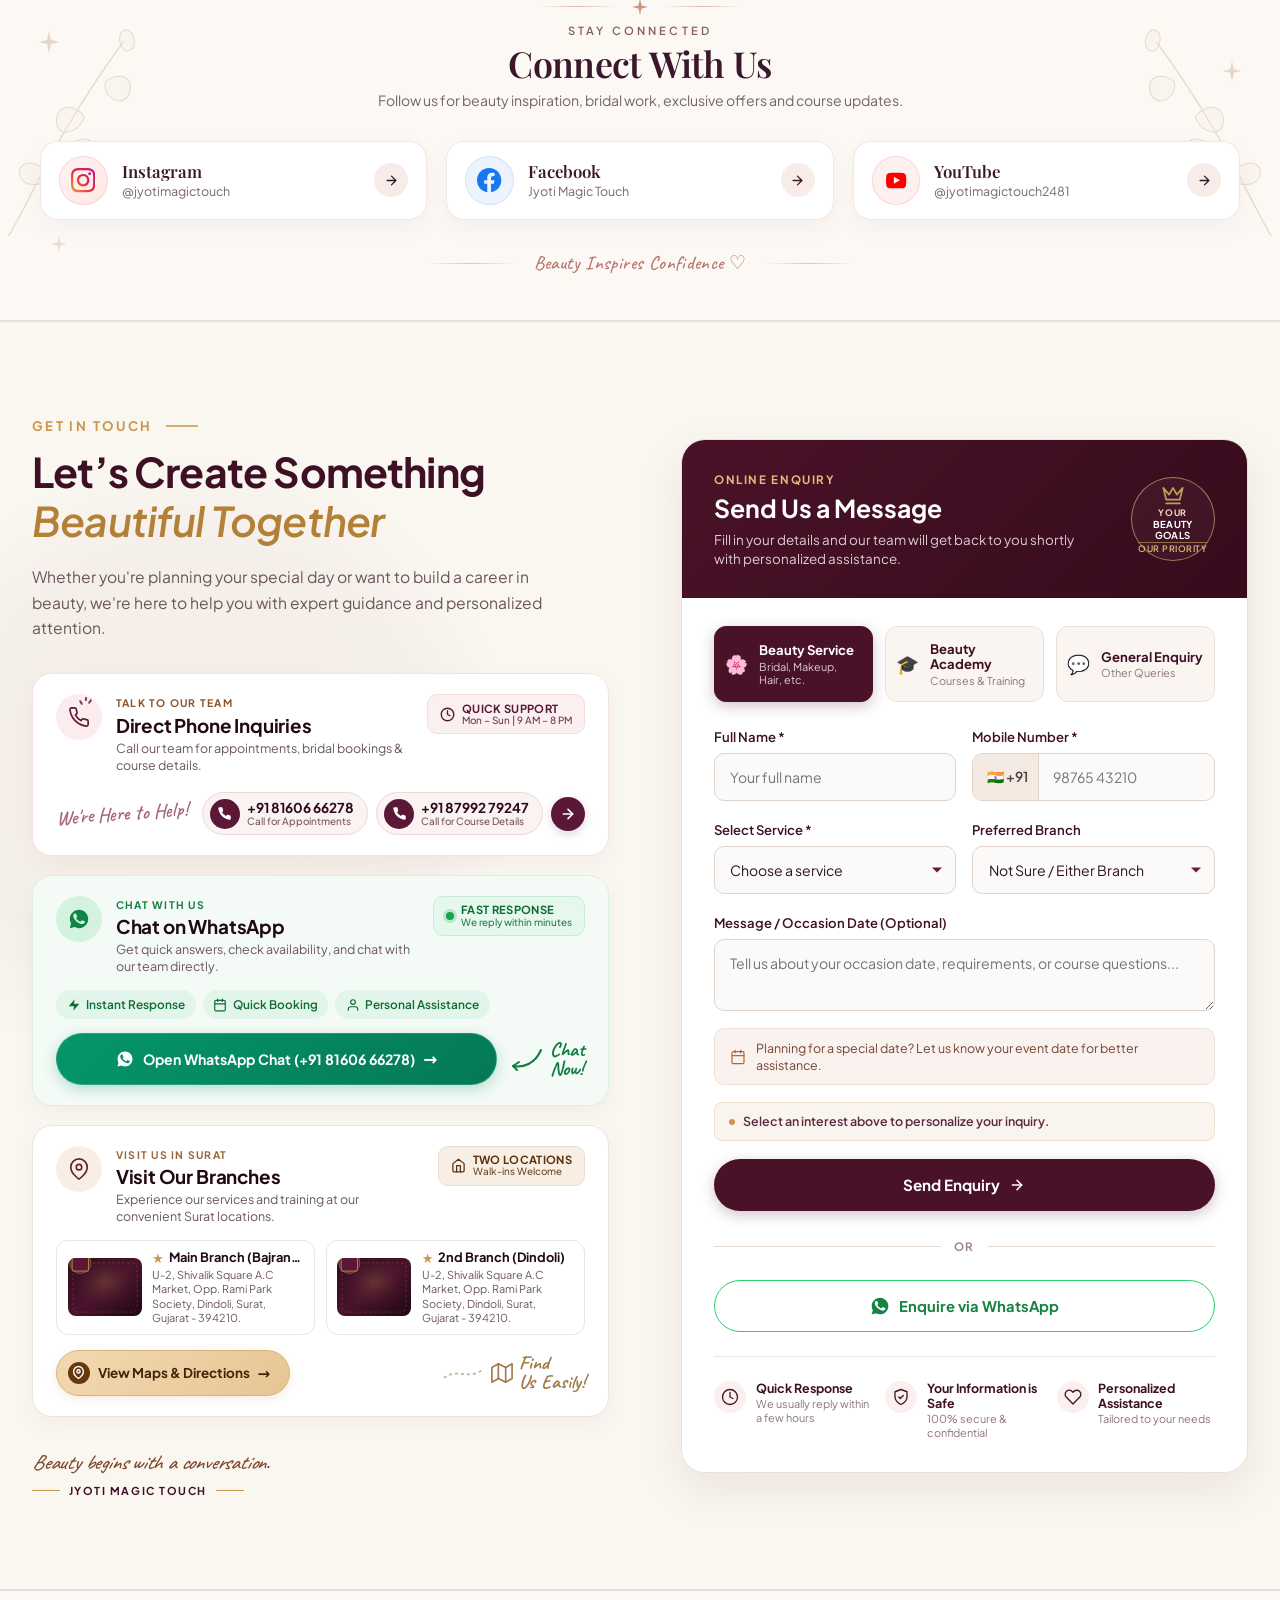
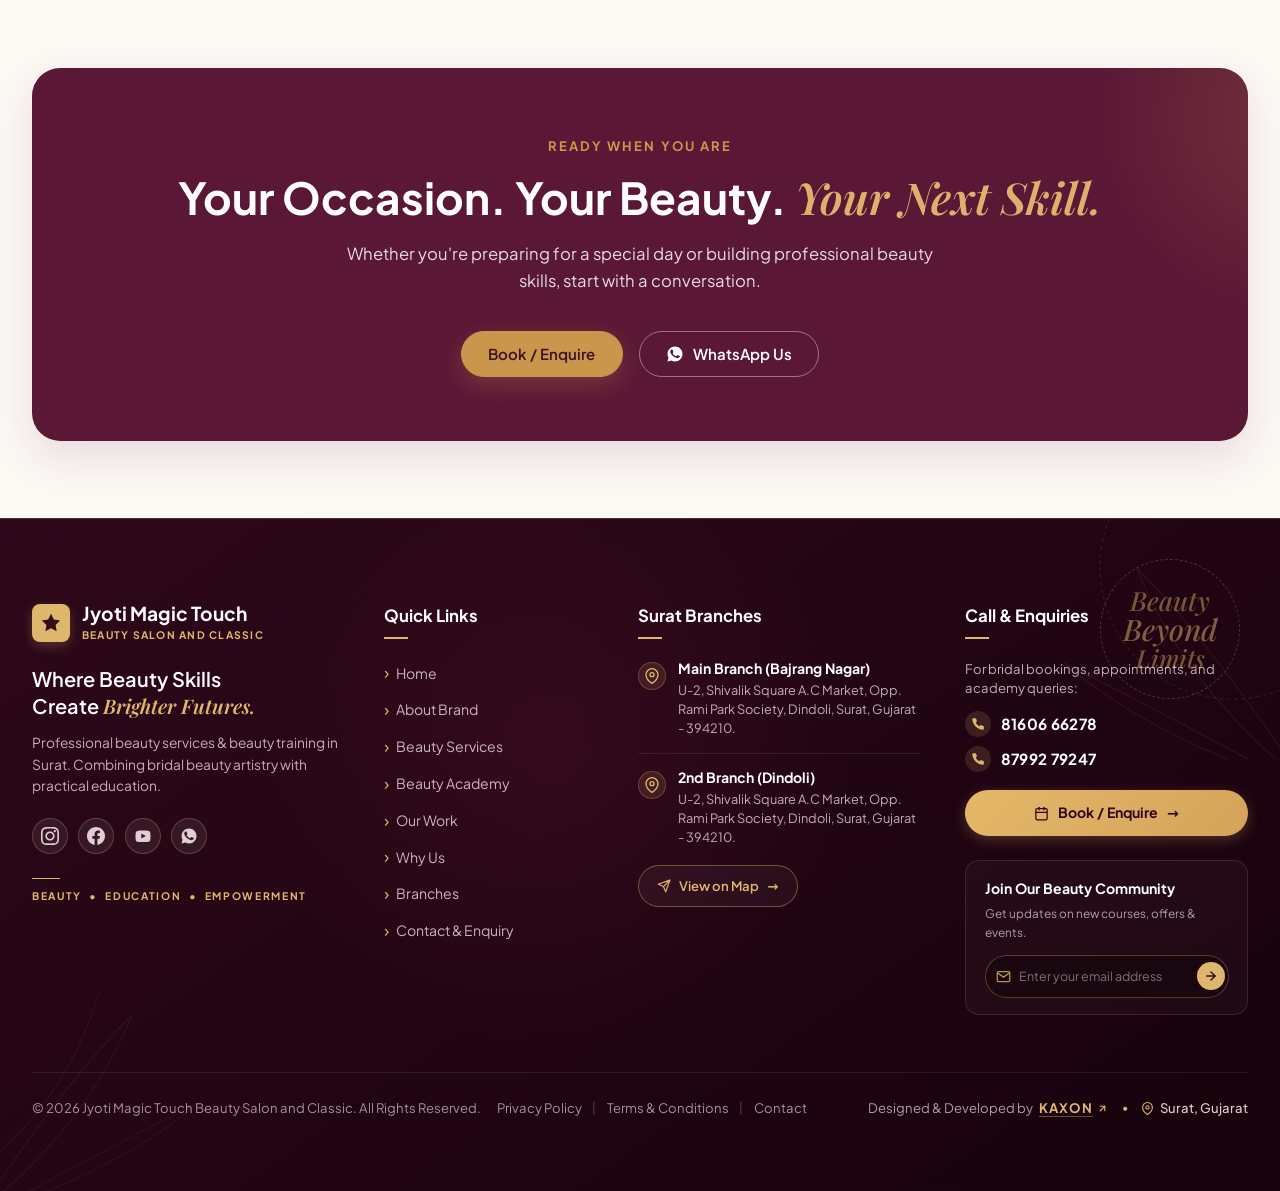
==== commit 1d79da4e: "Update navbar tagline to 'Beauty Salon and Classic' + og:title to match new brand name" ====
--- a/beauty_parlour.html
+++ b/beauty_parlour.html
@@ -10,7 +10,7 @@
   <meta name="robots" content="index, follow">
 
   <!-- Open Graph Meta Tags -->
-  <meta property="og:title" content="Jyoti Magic Touch | Beauty Salon &amp; Professional Beauty Academy in Surat">
+  <meta property="og:title" content="JYOTI MAGIC TOUCH BEAUTY SALON AND CLASSIC | Beauty Salon &amp; Academy in Surat">
   <meta property="og:description" content="Professional Beauty Services &amp; Practical Beauty Training in Surat. Bridal makeup, occasion styling, and career-focused beauty academy.">
   <meta property="og:type" content="website">
   <meta property="og:locale" content="en_IN">
@@ -8482,7 +8482,7 @@
         </span>
         <div class="logo-text">
           <span class="brand-name">Jyoti Magic Touch</span>
-          <span class="brand-tagline">Salon &amp; Professional Academy</span>
+          <span class="brand-tagline">Beauty Salon and Classic</span>
         </div>
       </a>
 
